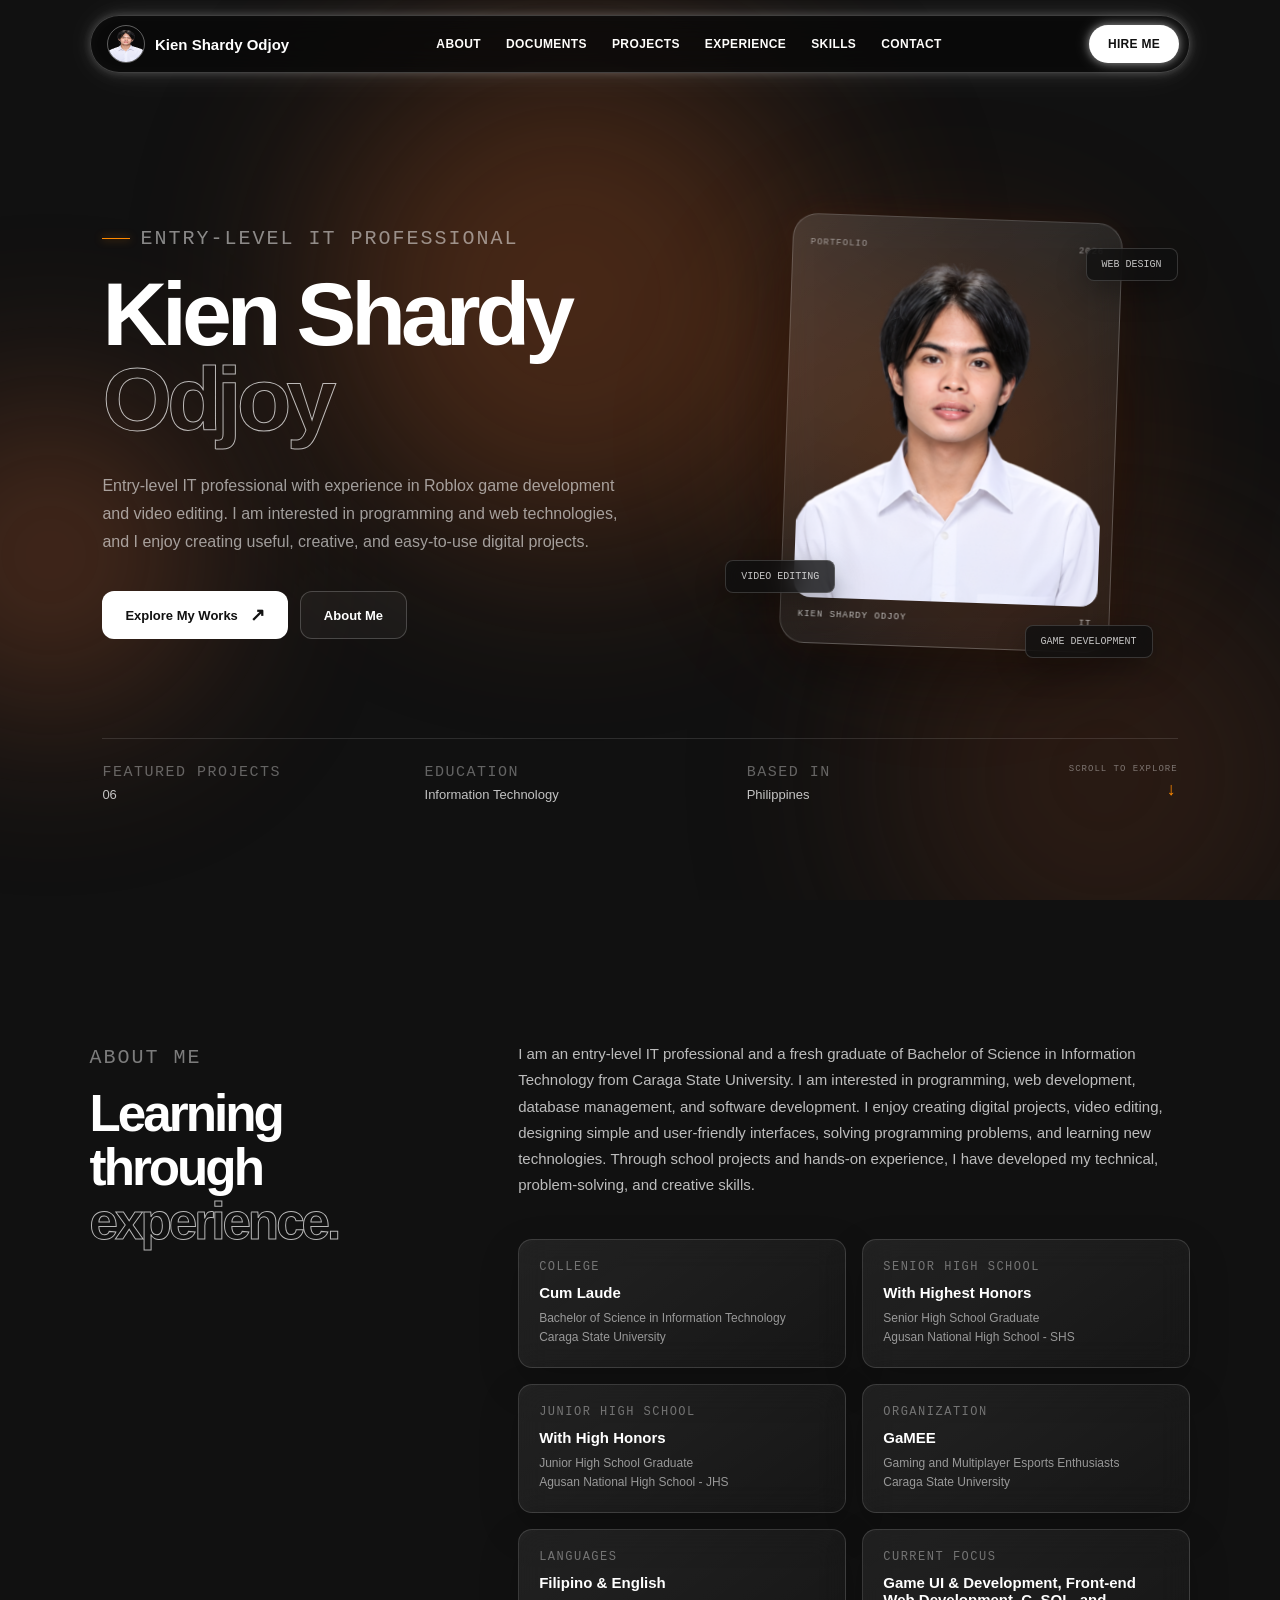
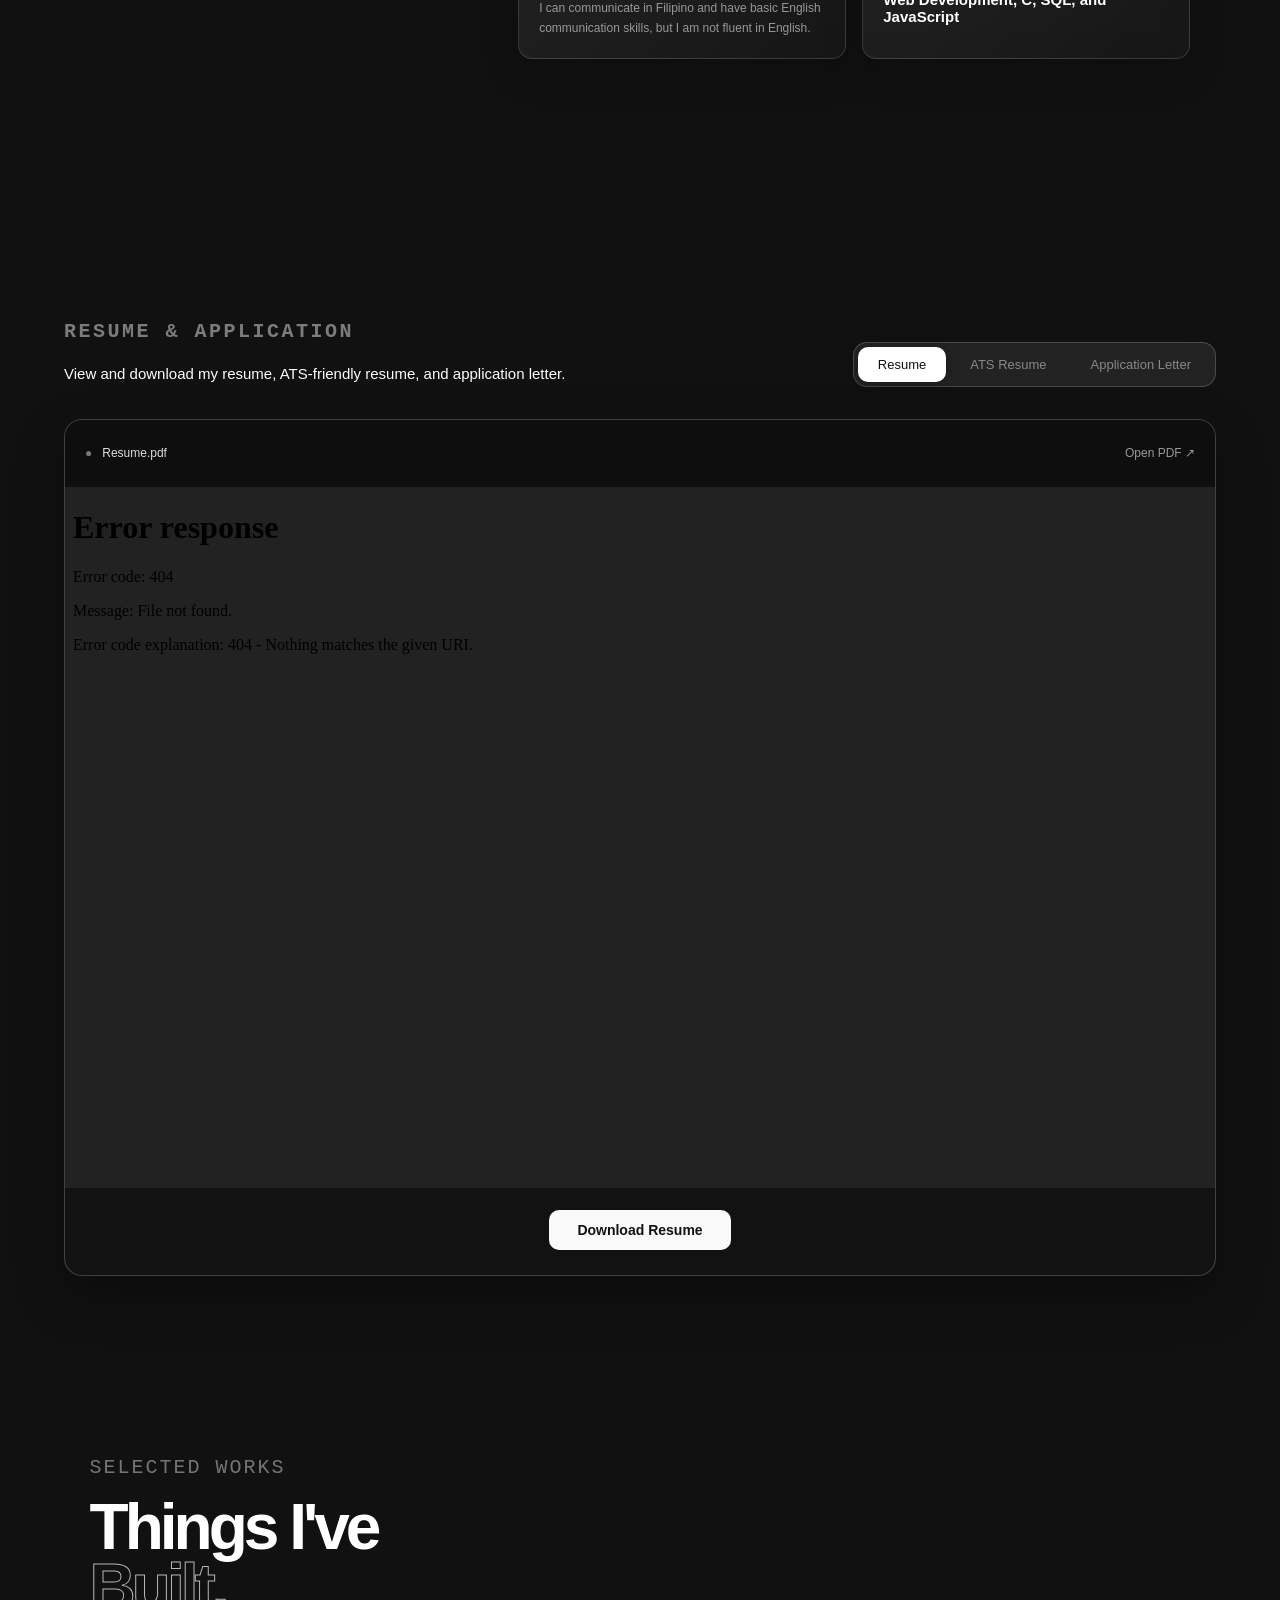
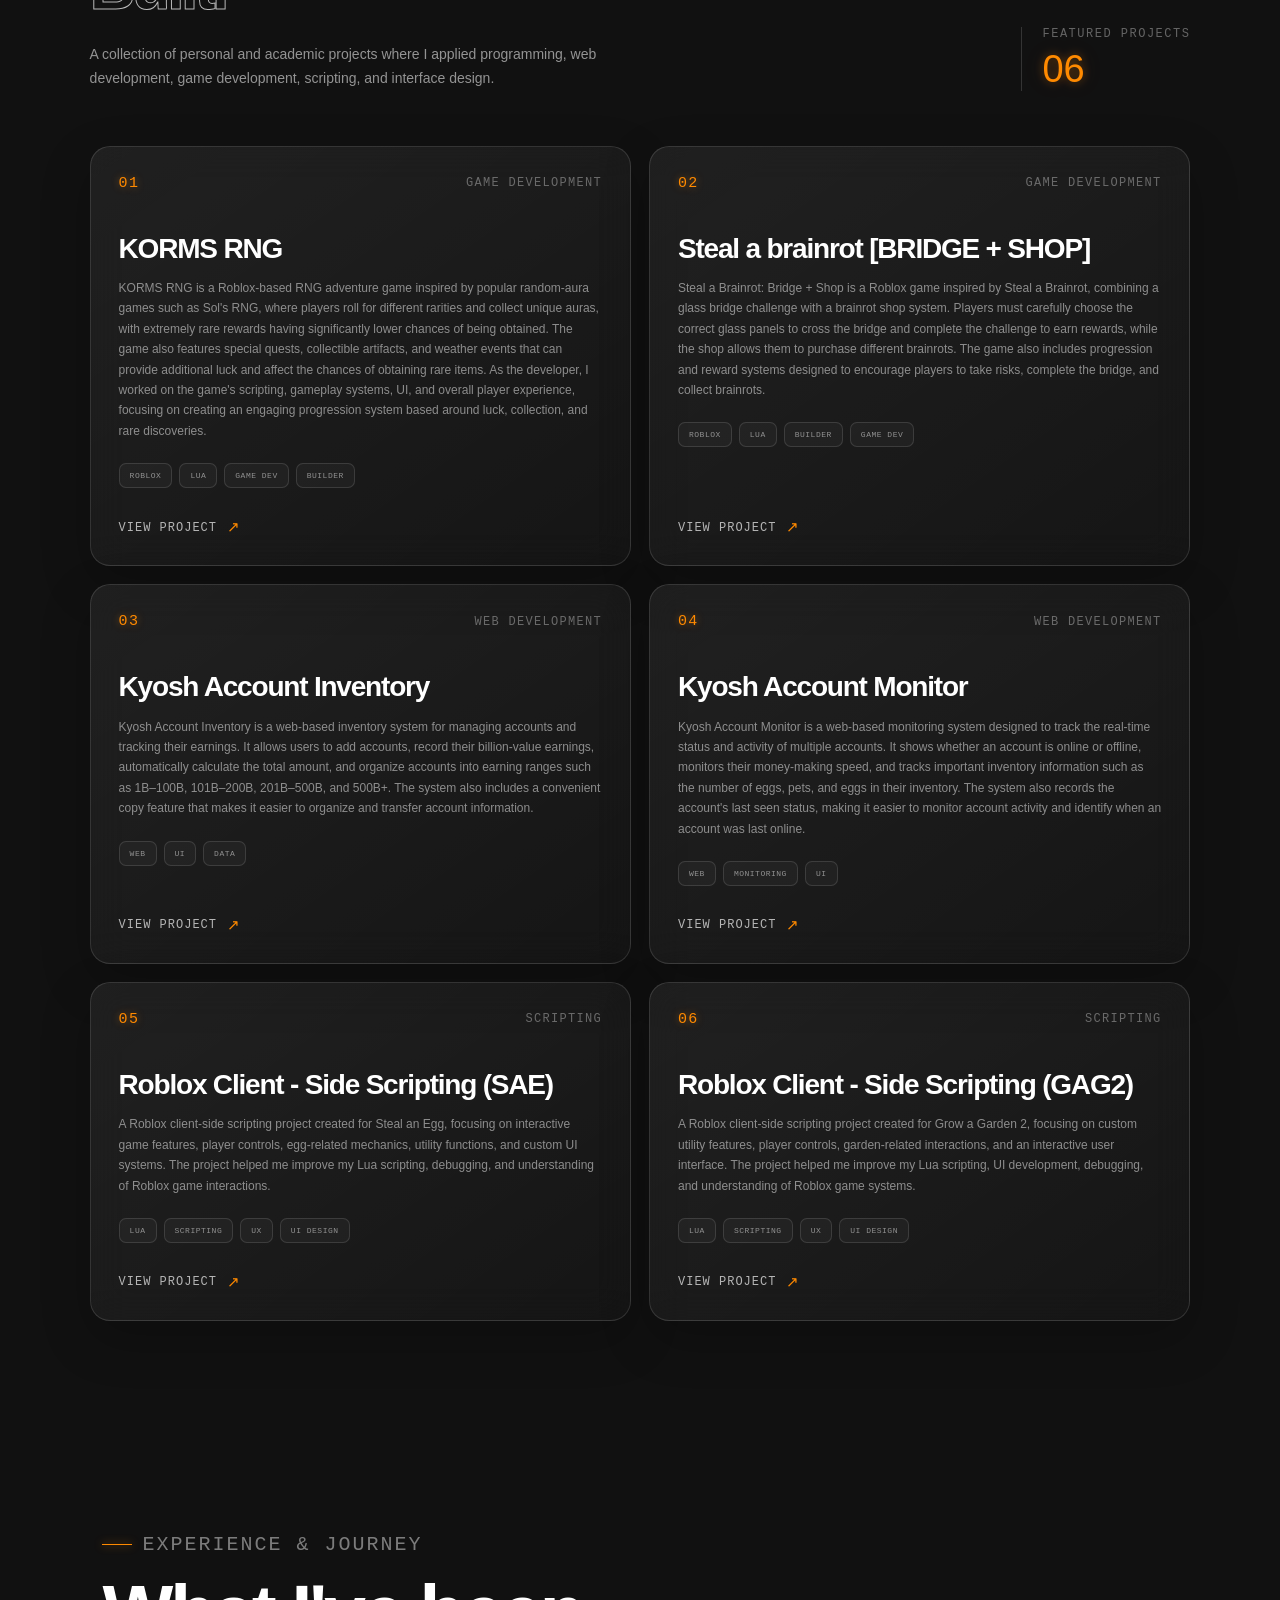
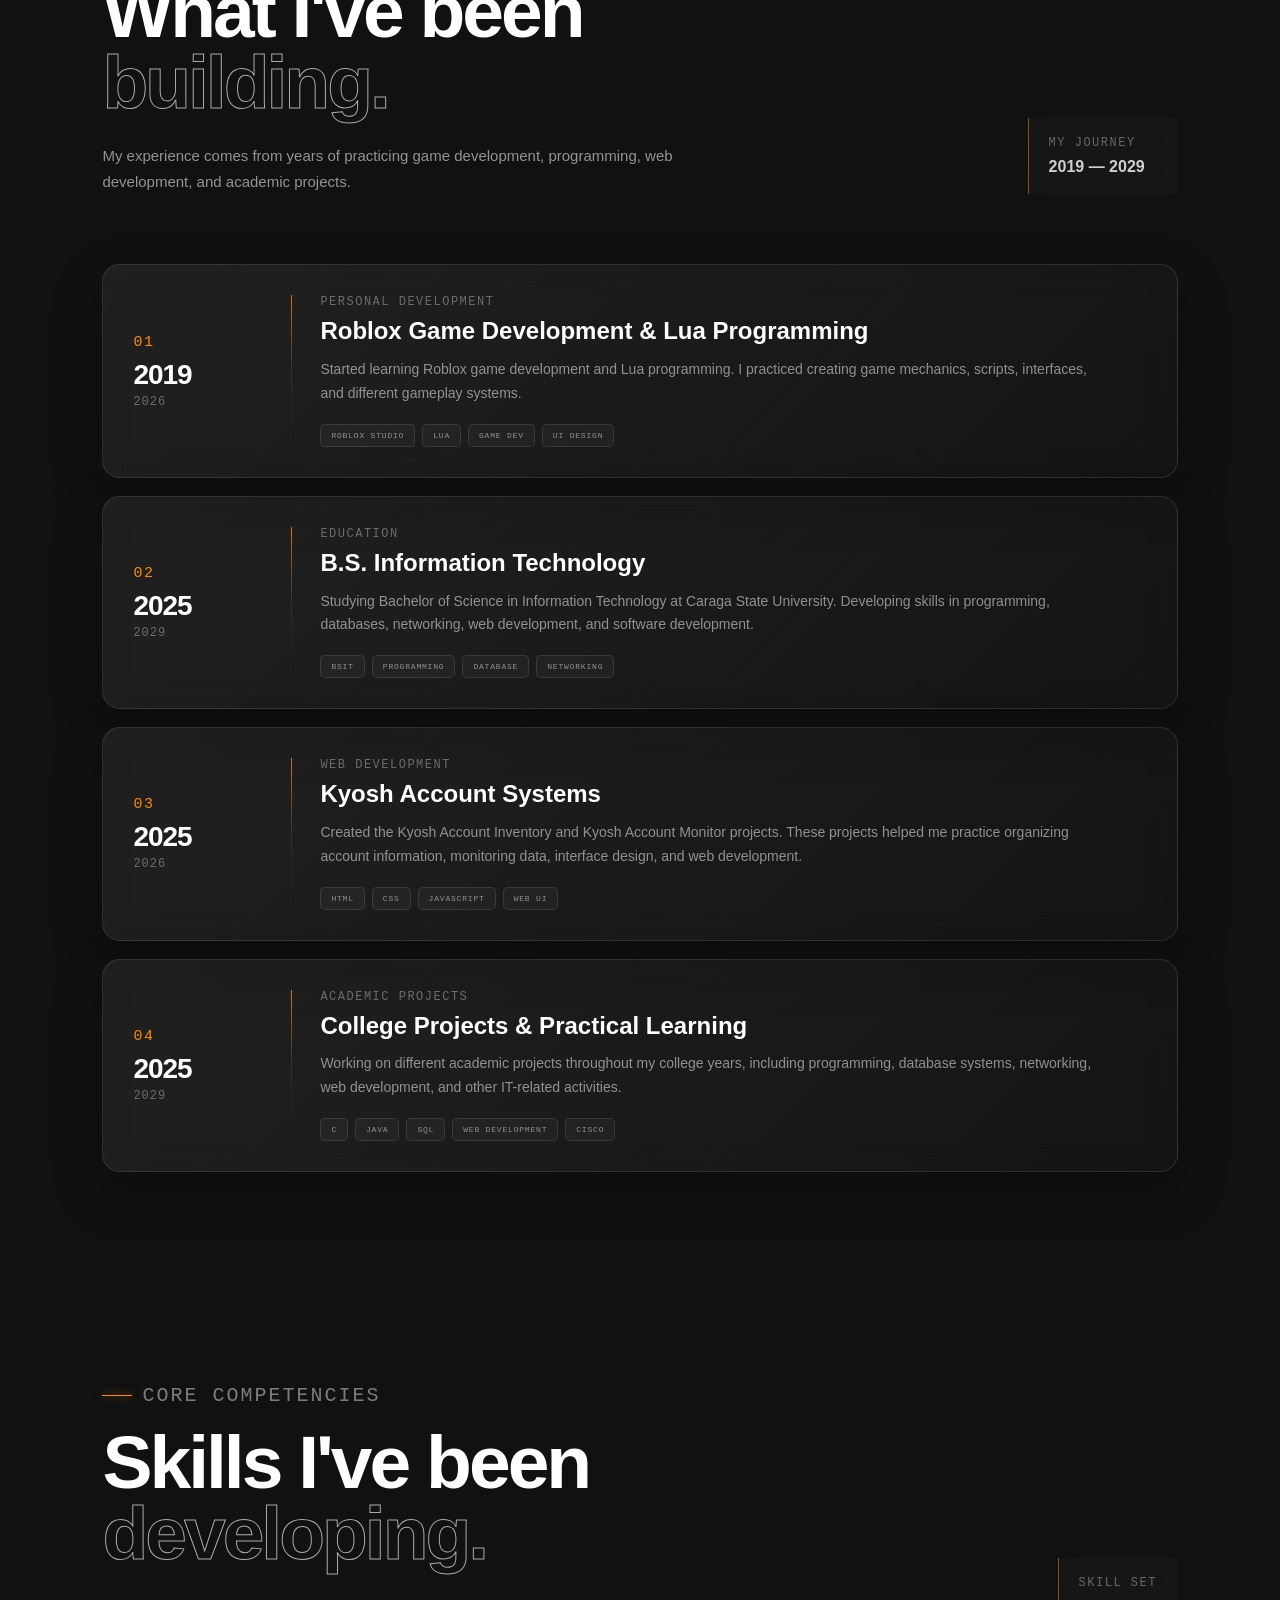
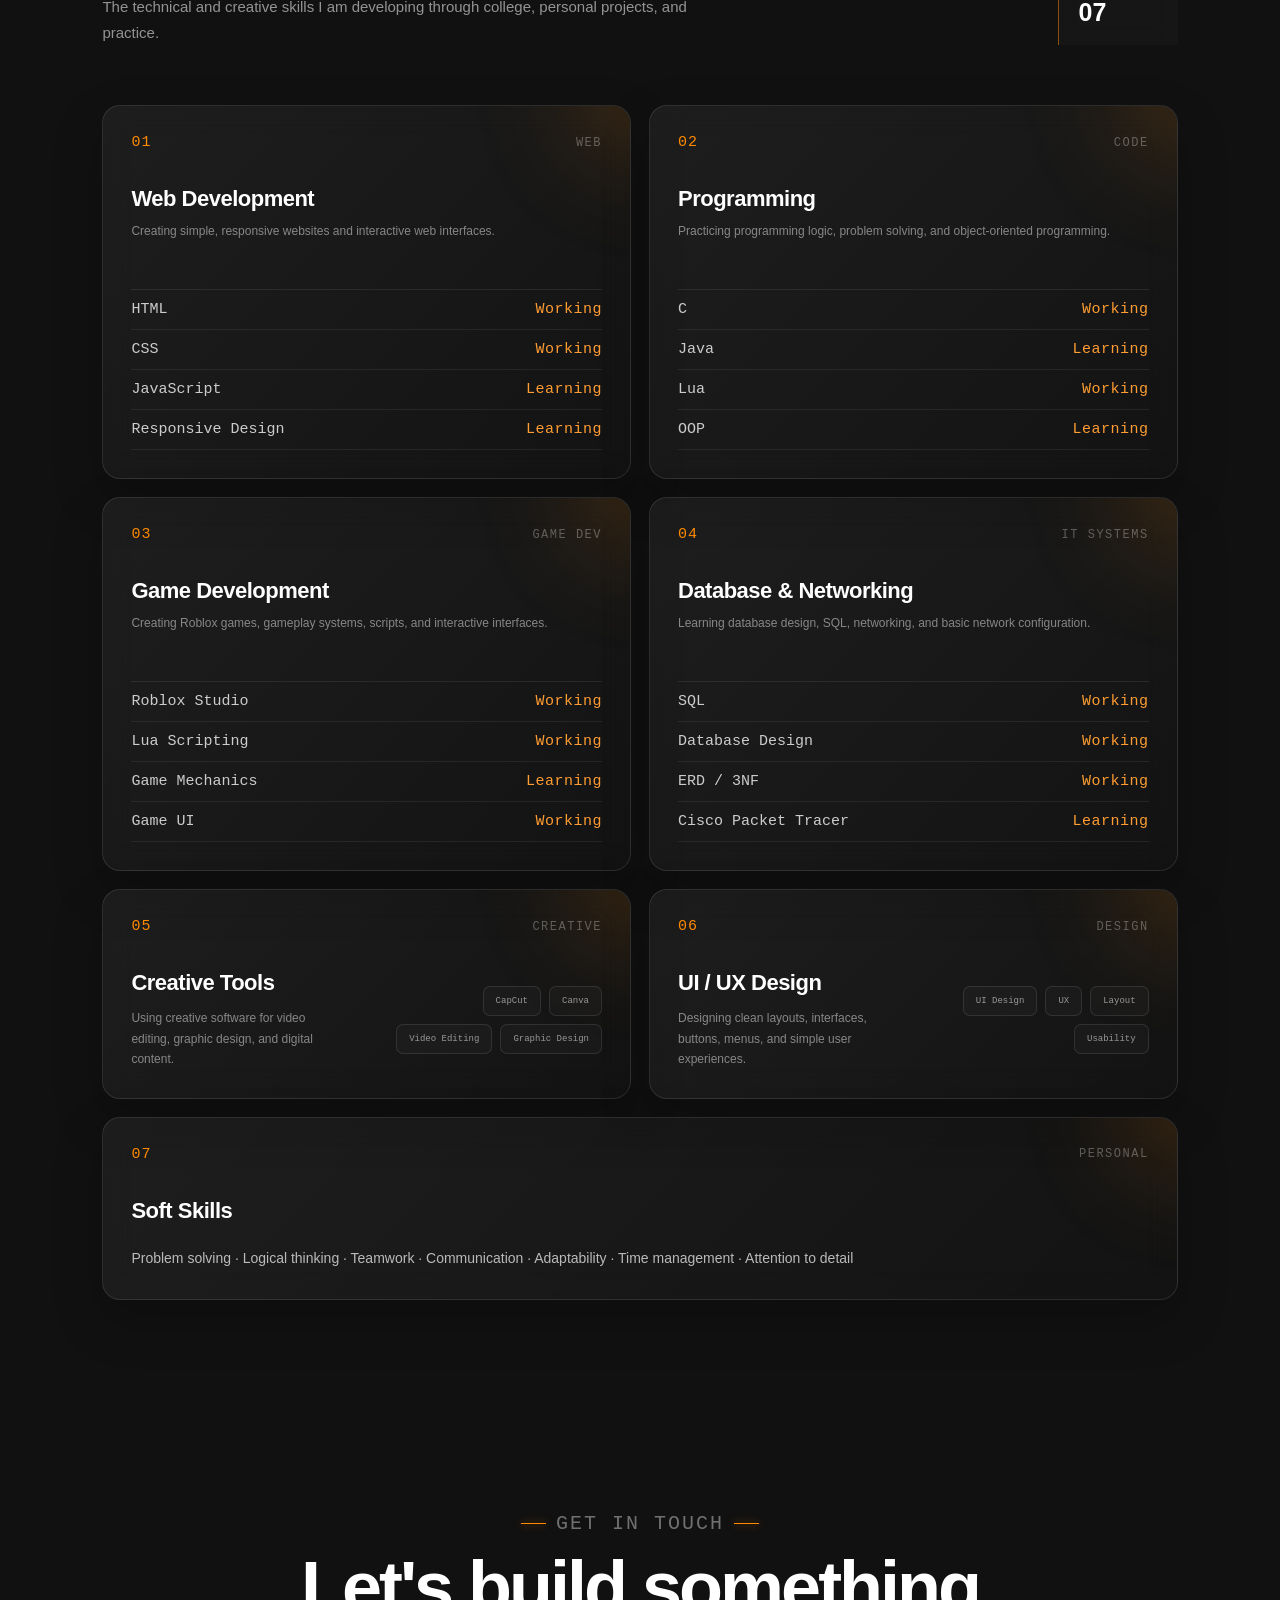
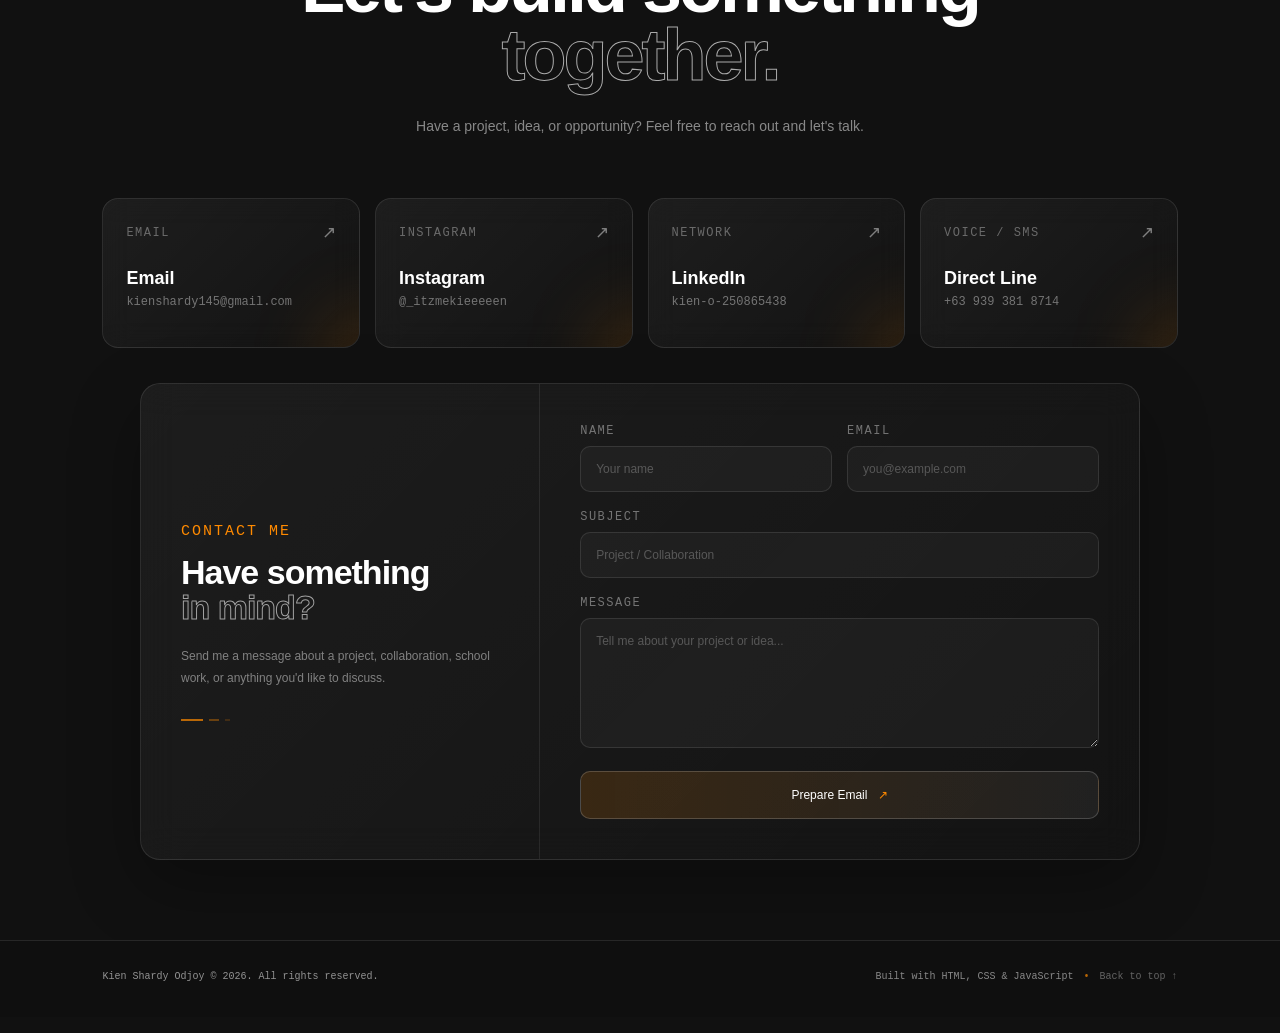
==== index.html @ c63a5647 "Update index.html" ====
<!DOCTYPE html>

<html lang="en">

    <head>
        <meta charset="UTF-8" />
        <meta name="viewport" content="width=device-width, initial-scale=1.0" />

        <title>ODJOY E-PORTFOLIO</title>

        <link rel="stylesheet" href="./style.css">
    </head>

    <body>

        <header>

            <nav class="navbar">

                <a href="#home" class="nav-profile">
                    <img src="Kien.png" class="profile-image">
                    <span>Kien Shardy Odjoy</span>
                </a>

                <div class="navmenu" id="navMenu">
                    <a href="#about">ABOUT</a>
                    <a href="#documents">DOCUMENTS</a>
                    <a href="#projects">PROJECTS</a>
                    <a href="#experience">EXPERIENCE</a>
                    <a href="#skills">SKILLS</a>
                    <a href="#contact">CONTACT</a>
                </div>

                <a href="#contact" class="hire-button">HIRE ME</a>

                <!-- MOBILE BUTTON -->
                <button type="button" class="mobile-menu-btn" id="mobileMenuBtn" aria-label="Open navigation menu" aria-expanded="false">
                    <span></span>
                    <span></span>
                </button>

            </nav>

        </header>

        <main>

            <div class="site-background">
                <div class="circle circle1"></div>
                <div class="circle circle2"></div>
                <div class="circle circle3"></div>
            </div>

            <!-- HOME -->
            <section id="home" class="background">

                <div class="hero-wrapper">

                    <!-- LEFT SIDE -->
                    <div class="hero-text">

                        <div class="hero-label">
                            <span></span>
                            ENTRY-LEVEL IT PROFESSIONAL
                        </div>

                        <h1>
                            Kien Shardy
                            <strong>Odjoy</strong>
                        </h1>

                        <p class="hero-description">
                            Entry-level IT professional with experience in Roblox game development and video editing.
                            I am interested in programming and web technologies, and I enjoy creating useful, creative,
                            and easy-to-use digital projects.
                        </p>

                        <div class="hero-buttons">

                            <a href="#projects" class="hero-btn primary">
                                Explore My Works
                                <span>↗</span>
                            </a>

                            <a href="#about" class="hero-btn secondary">
                                About Me
                            </a>

                        </div>

                    </div>

                    <!-- RIGHT SIDE -->
                    <div class="hero-visual">

                        <div class="visual-glow"></div>

                        <div class="image-card">

                            <div class="image-top">
                                <span>PORTFOLIO</span>
                                <span>2026</span>
                            </div>

                            <img src="Kien.png" alt="Kien Shardy Odjoy">

                            <div class="image-bottom">
                                <span>KIEN SHARDY ODJOY</span>
                                <span>IT</span>
                            </div>

                        </div>

                        <!-- FLOATING SKILL TAGS -->
                        <div class="floating-tag tag-one">
                            WEB DESIGN
                        </div>

                        <div class="floating-tag tag-two">
                            VIDEO EDITING
                        </div>

                        <div class="floating-tag tag-three">
                            GAME DEVELOPMENT
                        </div>

                    </div>

                </div>

                <!-- BOTTOM INFORMATION -->
                <div class="hero-footer">

                    <div>
                        <span class="footer-label">FEATURED PROJECTS</span>
                        <strong>06</strong>
                    </div>

                    <div>
                        <span class="footer-label">EDUCATION</span>
                        <strong>Information Technology</strong>
                    </div>

                    <div>
                        <span class="footer-label">BASED IN</span>
                        <strong>Philippines</strong>
                    </div>

                    <div class="scroll-indicator">
                        SCROLL TO EXPLORE
                        <span>↓</span>
                    </div>

                </div>

            </section>

            <!-- ABOUT -->
            <section id="about" class="about-section">

                <div class="about-wrapper">

                    <!-- LEFT SIDE -->
                    <div class="about-heading">
                        <span class="section-label">ABOUT ME</span>

                        <h2>
                            Learning through
                            <strong>experience.</strong>
                        </h2>
                    </div>

                    <!-- RIGHT SIDE -->
                    <div class="about-content">

                        <p class="about-intro">
                            I am an entry-level IT professional and a fresh graduate of Bachelor of Science
                            in Information Technology from Caraga State University. I am interested in programming,
                            web development, database management, and software development. I enjoy creating digital projects, video editing,
                            designing simple and user-friendly interfaces, solving programming problems, and learning new technologies.
                            Through school projects and hands-on experience, I have developed my technical, problem-solving, and creative skills.
                        </p>

                        <!-- INFORMATION CARDS -->
                        <div class="about-grid">

                            <!-- COLLEGE -->
                            <div class="about-card">
                                <span class="card-label">COLLEGE</span>

                                <strong>Cum Laude</strong>

                                <p>
                                    Bachelor of Science in Information Technology
                                    <br>
                                    Caraga State University
                                </p>
                            </div>

                            <!-- SENIOR HIGH SCHOOL -->
                            <div class="about-card">
                                <span class="card-label">SENIOR HIGH SCHOOL</span>

                                <strong>With Highest Honors</strong>

                                <p>
                                    Senior High School Graduate
                                    <br>
                                    Agusan National High School - SHS
                                </p>
                            </div>

                            <!-- JUNIOR HIGH SCHOOL -->
                            <div class="about-card">
                                <span class="card-label">JUNIOR HIGH SCHOOL</span>

                                <strong>With High Honors</strong>

                                <p>
                                    Junior High School Graduate
                                    <br>
                                    Agusan National High School - JHS
                                </p>
                            </div>

                            <!-- ORGANIZATION -->
                            <div class="about-card">
                                <span class="card-label">ORGANIZATION</span>

                                <strong>GaMEE</strong>

                                <p>
                                    Gaming and Multiplayer Esports Enthusiasts
                                    <br>
                                    Caraga State University
                                </p>
                            </div>

                            <!-- LANGUAGES -->
                            <div class="about-card">
                                <span class="card-label">LANGUAGES</span>

                                <strong>Filipino & English</strong>

                                <p>
                                    I can communicate in Filipino and have basic English communication skills, but I am not fluent in English.
                                </p>
                            </div>

                            <!-- CURRENT FOCUS -->
                            <div class="about-card">
                                <span class="card-label">CURRENT FOCUS</span>

                                <strong>Game UI & Development, Front-end Web Development, C, SQL, and JavaScript</strong>
                            </div>

                        </div>

                    </div>

                </div>

            </section>

            <!-- DOCUMENTS -->
            <section id="documents" class="content-section documents-section">
                <div class="section-label">RESUME & APPLICATION</div>

                <p class="section-description">
                    View and download my resume, ATS-friendly resume, and application letter.
                </p>

                <div class="document-tabs">
                    <button class="document-tab active" onclick="showDocument('resume')">
                        Resume
                    </button>

                    <button class="document-tab" onclick="showDocument('ats-resume')">
                        ATS Resume
                    </button>

                    <button class="document-tab" onclick="showDocument('application-letter')">
                        Application Letter
                    </button>
                </div>

                <!-- Resume -->
                <div class="document-viewer active" id="resume">
                    <div class="document-header">
                        <span>● &nbsp; Resume.pdf</span>

                        <a href="documents/Resume.pdf"
                        target="_blank"
                        class="open-pdf">
                        Open PDF ↗
                    </a>
                </div>

                <iframe
                src="documents/Resume.pdf"
                class="pdf-viewer">
            </iframe>

            <a href="documents/Resume.pdf"
            download
            class="download-document">
            Download Resume
        </a>
    </div>

    <!-- ATS Resume -->
    <div class="document-viewer" id="ats-resume">
        <div class="document-header">
            <span>● &nbsp; ATS-Resume.pdf</span>

            <a href="documents/ATS-Resume.pdf"
            target="_blank"
            class="open-pdf">
            Open PDF ↗
        </a>
    </div>

    <iframe
    src="documents/ATS-Resume.pdf"
    class="pdf-viewer">
</iframe>

<a href="documents/ATS-Resume.pdf"
download
class="download-document">
Download ATS Resume
</a>
</div>

<!-- Application Letter -->
<div class="document-viewer" id="application-letter">
    <div class="document-header">
        <span>● &nbsp; Application-Letter.pdf</span>

        <a href="documents/Application-Letter.pdf"
        target="_blank"
        class="open-pdf">
        Open PDF ↗
    </a>
</div>

<iframe
src="documents/Application-Letter.pdf"
class="pdf-viewer">
</iframe>

<a href="documents/Application-Letter.pdf"
download
class="download-document">
Download Application Letter
</a>
</div>
</section>

<!-- PROJECTS -->
<!-- =========================================================
PROJECTS
========================================================= -->

<section id="projects" class="projects-section">

    <!-- PROJECT HEADER -->
    <div class="projects-header">

        <div>
            <span class="projects-label">SELECTED WORKS</span>

            <h2>
                Things I've
                <strong>Built.</strong>
            </h2>

            <p>
                A collection of personal and academic projects where I applied
                programming, web development, game development, scripting,
                and interface design.
            </p>
        </div>

        <div class="projects-count">
            <span>FEATURED PROJECTS</span>
            <strong>06</strong>
        </div>

    </div>

    <!-- =====================================================
    PROJECT GRID
    ===================================================== -->

    <div class="projects-grid">

        <!-- =================================================
        PROJECT 01 - KORMS RNG
        ================================================= -->

        <article class="project-card">

            <div class="project-card-top">
                <span class="project-number-small">01</span>
                <span>GAME DEVELOPMENT</span>
            </div>

            <div class="project-card-content">

                <h3>KORMS RNG</h3>

                <p>
                    KORMS RNG is a Roblox-based RNG adventure game inspired by popular random-aura games such as Sol's RNG, 
                    where players roll for different rarities and collect unique auras, with extremely rare rewards having 
                    significantly lower chances of being obtained. The game also features special quests, collectible artifacts, 
                    and weather events that can provide additional luck and affect the chances of obtaining rare items. As the developer, 
                    I worked on the game's scripting, gameplay systems, UI, and overall player experience, focusing on creating an engaging 
                    progression system based around luck, collection, and rare discoveries.
                </p>

                <div class="project-tags">
                    <span>ROBLOX</span>
                    <span>LUA</span>
                    <span>GAME DEV</span>
                    <span>BUILDER</span>
                </div>

            </div>

            <button
            class="project-link"
            onclick="openProject('korms')"
            >
            VIEW PROJECT <span>↗</span>
        </button>

    </article>

    <!-- =================================================
    PROJECT 02 - ROBLOX OBBY
    ================================================= -->

    <article class="project-card">

        <div class="project-card-top">
            <span class="project-number-small">02</span>
            <span>GAME DEVELOPMENT</span>
        </div>

        <div class="project-card-content">

            <h3>Steal a brainrot [BRIDGE + SHOP]</h3>

            <p>
                Steal a Brainrot: Bridge + Shop is a Roblox game inspired by Steal a Brainrot, 
                combining a glass bridge challenge with a brainrot shop system. Players must carefully 
                choose the correct glass panels to cross the bridge and complete the challenge to earn rewards, 
                while the shop allows them to purchase different brainrots. The game also includes progression 
                and reward systems designed to encourage players to take risks, complete the bridge, and collect brainrots.
            </p>

            <div class="project-tags">
                <span>ROBLOX</span>
                <span>LUA</span>
                <span>BUILDER</span>
                <span>GAME DEV</span>
            </div>

        </div>

        <button
        class="project-link"
        onclick="openProject('obby')"
        >
        VIEW PROJECT <span>↗</span>
    </button>

</article>

<!-- =================================================
PROJECT 03 - ACCOUNT INVENTORY
================================================= -->

<article class="project-card">

    <div class="project-card-top">
        <span class="project-number-small">03</span>
        <span>WEB DEVELOPMENT</span>
    </div>

    <div class="project-card-content">

        <h3>Kyosh Account Inventory</h3>

        <p>
            Kyosh Account Inventory is a web-based inventory system for managing accounts and tracking their earnings. 
            It allows users to add accounts, record their billion-value earnings, automatically calculate the total amount, 
            and organize accounts into earning ranges such as 1B–100B, 101B–200B, 201B–500B, and 500B+. The system also includes 
            a convenient copy feature that makes it easier to organize and transfer account information.
        </p>

        <div class="project-tags">
            <span>WEB</span>
            <span>UI</span>
            <span>DATA</span>
        </div>

    </div>

    <button
    class="project-link"
    onclick="openProject('inventory')"
    >
    VIEW PROJECT <span>↗</span>
</button>

</article>

<!-- =================================================
PROJECT 04 - ACCOUNT MONITOR
================================================= -->

<article class="project-card">

    <div class="project-card-top">
        <span class="project-number-small">04</span>
        <span>WEB DEVELOPMENT</span>
    </div>

    <div class="project-card-content">

        <h3>Kyosh Account Monitor</h3>

        <p>
            Kyosh Account Monitor is a web-based monitoring system designed to track the real-time status 
            and activity of multiple accounts. It shows whether an account is online or offline, monitors 
            their money-making speed, and tracks important inventory information such as the number of eggs, pets, 
            and eggs in their inventory. The system also records the account's last seen status, making it easier to 
            monitor account activity and identify when an account was last online.
        </p>

        <div class="project-tags">
            <span>WEB</span>
            <span>MONITORING</span>
            <span>UI</span>
        </div>

    </div>

    <button
    class="project-link"
    onclick="openProject('monitor')"
    >
    VIEW PROJECT <span>↗</span>
</button>

</article>

<!-- =================================================
PROJECT 05 - CLIENT SCRIPTING
================================================= -->

<article class="project-card">

    <div class="project-card-top">
        <span class="project-number-small">05</span>
        <span>SCRIPTING</span>
    </div>

    <div class="project-card-content">

        <h3>Roblox Client - Side Scripting (SAE)</h3>

        <p>
            A Roblox client-side scripting project created for Steal an Egg, 
            focusing on interactive game features, player controls, egg-related 
            mechanics, utility functions, and custom UI systems. The project helped 
            me improve my Lua scripting, debugging, and understanding of Roblox game 
            interactions.
        </p>

        <div class="project-tags">
            <span>LUA</span>
            <span>SCRIPTING</span>
            <span>UX</span>
            <span>UI DESIGN</span>
        </div>

    </div>

    <button
    class="project-link"
    onclick="openProject('clientscript')"
    >
    VIEW PROJECT <span>↗</span>
</button>

</article>

<!-- =================================================
PROJECT 06 - UI DESIGN
================================================= -->

<article class="project-card">

    <div class="project-card-top">
        <span class="project-number-small">06</span>
        <span>SCRIPTING</span>
    </div>

    <div class="project-card-content">

        <h3>Roblox Client - Side Scripting (GAG2)</h3>

        <p>
            A Roblox client-side scripting project created for Grow a Garden 2, 
            focusing on custom utility features, player controls, garden-related interactions, 
            and an interactive user interface. The project helped me improve my Lua scripting, 
            UI development, debugging, and understanding of Roblox game systems.
        </p>

        <div class="project-tags">
            <span>LUA</span>
            <span>SCRIPTING</span>
            <span>UX</span>
            <span>UI DESIGN</span>
        </div>

    </div>

    <button
    class="project-link"
    onclick="openProject('robloxui')"
    >
    VIEW PROJECT <span>↗</span>
</button>

</article>

</div>

</section>

<!-- =========================================================
PROJECT VIEWER MODAL
========================================================= -->

<div id="projectModal" class="project-modal">

    <div class="project-modal-box">

        <button
        class="project-modal-close"
        onclick="closeProject()"
        aria-label="Close project"
        >
        ×
    </button>

    <!-- VIDEO -->

    <div class="project-modal-video">

        <video
        id="projectVideo"
        controls
        playsinline
        >
        <source id="projectVideoSource" src="" type="video/mp4">
        Your browser does not support video playback.
    </video>

</div>

<!-- PROJECT INFORMATION -->

<div class="project-modal-info">

    <span
    id="projectCategory"
    class="modal-category"
    >
    PROJECT CATEGORY
</span>

<h3 id="projectTitle">
    Project Title
</h3>

<p
id="projectDescription"
class="modal-description"
>
Project description.
</p>

<!-- DETAILS -->

<div class="modal-details">

    <div class="modal-detail">

        <span>TECHNOLOGIES</span>

        <strong id="projectTech">
            —
        </strong>

    </div>

    <div class="modal-detail">

        <span>ROLE</span>

        <strong id="projectRole">
            —
        </strong>

    </div>

    <div class="modal-detail">

        <span>YEAR</span>

        <strong id="projectYear">
            —
        </strong>

    </div>

</div>

<!-- EXTERNAL LINK -->

<a
id="projectExternalLink"
href="#"
target="_blank"
rel="noopener noreferrer"
class="modal-project-link"
>
OPEN PROJECT ↗
</a>

</div>

</div>

</div>

<!-- EXPERIENCE -->
<section id="experience" class="experience-section">

    <div class="experience-header">

        <div class="experience-title">

            <span class="experience-label">
                EXPERIENCE & JOURNEY
            </span>

            <h2>
                What I've been
                <strong>building.</strong>
            </h2>

            <p>
                My experience comes from years of practicing game development,
                programming, web development, and academic projects.
            </p>

        </div>

        <div class="experience-status">
            <span>MY JOURNEY</span>
            <strong>2019 — 2029</strong>
        </div>

    </div>

    <div class="experience-list">

        <!-- EXPERIENCE 01 -->
        <article class="experience-card">

            <div class="experience-year">
                <span>01</span>
                <strong>2019</strong>
                <small>2026</small>
            </div>

            <div class="experience-line"></div>

            <div class="experience-content">

                <span class="experience-type">
                    PERSONAL DEVELOPMENT
                </span>

                <h3>
                    Roblox Game Development & Lua Programming
                </h3>

                <p>
                    Started learning Roblox game development and Lua programming.
                    I practiced creating game mechanics, scripts, interfaces,
                    and different gameplay systems.
                </p>

                <div class="experience-tags">
                    <span>ROBLOX STUDIO</span>
                    <span>LUA</span>
                    <span>GAME DEV</span>
                    <span>UI DESIGN</span>
                </div>

            </div>

        </article>

        <!-- EXPERIENCE 02 -->
        <article class="experience-card">

            <div class="experience-year">
                <span>02</span>
                <strong>2025</strong>
                <small>2029</small>
            </div>

            <div class="experience-line"></div>

            <div class="experience-content">

                <span class="experience-type">
                    EDUCATION
                </span>

                <h3>
                    B.S. Information Technology
                </h3>

                <p>
                    Studying Bachelor of Science in Information Technology
                    at Caraga State University. Developing skills in
                    programming, databases, networking, web development,
                    and software development.
                </p>

                <div class="experience-tags">
                    <span>BSIT</span>
                    <span>PROGRAMMING</span>
                    <span>DATABASE</span>
                    <span>NETWORKING</span>
                </div>

            </div>

        </article>

        <!-- EXPERIENCE 03 -->
        <article class="experience-card">

            <div class="experience-year">
                <span>03</span>
                <strong>2025</strong>
                <small>2026</small>
            </div>

            <div class="experience-line"></div>

            <div class="experience-content">

                <span class="experience-type">
                    WEB DEVELOPMENT
                </span>

                <h3>
                    Kyosh Account Systems
                </h3>

                <p>
                    Created the Kyosh Account Inventory and Kyosh Account
                    Monitor projects. These projects helped me practice
                    organizing account information, monitoring data,
                    interface design, and web development.
                </p>

                <div class="experience-tags">
                    <span>HTML</span>
                    <span>CSS</span>
                    <span>JAVASCRIPT</span>
                    <span>WEB UI</span>
                </div>

            </div>

        </article>

        <!-- EXPERIENCE 04 -->
        <article class="experience-card">

            <div class="experience-year">
                <span>04</span>
                <strong>2025</strong>
                <small>2029</small>
            </div>

            <div class="experience-line"></div>

            <div class="experience-content">

                <span class="experience-type">
                    ACADEMIC PROJECTS
                </span>

                <h3>
                    College Projects & Practical Learning
                </h3>

                <p>
                    Working on different academic projects throughout my
                    college years, including programming, database systems,
                    networking, web development, and other IT-related
                    activities.
                </p>

                <div class="experience-tags">
                    <span>C</span>
                    <span>JAVA</span>
                    <span>SQL</span>
                    <span>WEB DEVELOPMENT</span>
                    <span>CISCO</span>
                </div>

            </div>

        </article>

    </div>

</section>

<!-- =========================================================
SKILLS
========================================================= -->

<section id="skills" class="skills-section">

    <!-- SKILLS HEADER -->
    <div class="skills-header">

        <div class="skills-heading">

            <span class="skills-label">
                CORE COMPETENCIES
            </span>

            <h2>
                Skills I've been
                <strong>developing.</strong>
            </h2>

            <p>
                The technical and creative skills I am developing
                through college, personal projects, and practice.
            </p>

        </div>

        <div class="skills-count">
            <span>SKILL SET</span>
            <strong>07</strong>
        </div>

    </div>

    <!-- SKILLS GRID -->
    <div class="skills-grid">

        <!-- WEB DEVELOPMENT -->
        <article class="skill-card skill-large">

            <div class="skill-card-top">
                <span class="skill-number">01</span>
                <span class="skill-category">WEB</span>
            </div>

            <h3>Web Development</h3>

            <p>
                Creating simple, responsive websites and
                interactive web interfaces.
            </p>

            <div class="skill-list">

                <div class="skill-item">
                    <span>HTML</span>
                    <strong>Working</strong>
                </div>

                <div class="skill-item">
                    <span>CSS</span>
                    <strong>Working</strong>
                </div>

                <div class="skill-item">
                    <span>JavaScript</span>
                    <strong>Learning</strong>
                </div>

                <div class="skill-item">
                    <span>Responsive Design</span>
                    <strong>Learning</strong>
                </div>

            </div>

        </article>

        <!-- PROGRAMMING -->
        <article class="skill-card skill-large">

            <div class="skill-card-top">
                <span class="skill-number">02</span>
                <span class="skill-category">CODE</span>
            </div>

            <h3>Programming</h3>

            <p>
                Practicing programming logic, problem solving,
                and object-oriented programming.
            </p>

            <div class="skill-list">

                <div class="skill-item">
                    <span>C</span>
                    <strong>Working</strong>
                </div>

                <div class="skill-item">
                    <span>Java</span>
                    <strong>Learning</strong>
                </div>

                <div class="skill-item">
                    <span>Lua</span>
                    <strong>Working</strong>
                </div>

                <div class="skill-item">
                    <span>OOP</span>
                    <strong>Learning</strong>
                </div>

            </div>

        </article>

        <!-- GAME DEVELOPMENT -->
        <article class="skill-card skill-large">

            <div class="skill-card-top">
                <span class="skill-number">03</span>
                <span class="skill-category">GAME DEV</span>
            </div>

            <h3>Game Development</h3>

            <p>
                Creating Roblox games, gameplay systems,
                scripts, and interactive interfaces.
            </p>

            <div class="skill-list">

                <div class="skill-item">
                    <span>Roblox Studio</span>
                    <strong>Working</strong>
                </div>

                <div class="skill-item">
                    <span>Lua Scripting</span>
                    <strong>Working</strong>
                </div>

                <div class="skill-item">
                    <span>Game Mechanics</span>
                    <strong>Learning</strong>
                </div>

                <div class="skill-item">
                    <span>Game UI</span>
                    <strong>Working</strong>
                </div>

            </div>

        </article>

        <!-- DATABASE & NETWORKING -->
        <article class="skill-card skill-large">

            <div class="skill-card-top">
                <span class="skill-number">04</span>
                <span class="skill-category">IT SYSTEMS</span>
            </div>

            <h3>Database & Networking</h3>

            <p>
                Learning database design, SQL, networking,
                and basic network configuration.
            </p>

            <div class="skill-list">

                <div class="skill-item">
                    <span>SQL</span>
                    <strong>Working</strong>
                </div>

                <div class="skill-item">
                    <span>Database Design</span>
                    <strong>Working</strong>
                </div>

                <div class="skill-item">
                    <span>ERD / 3NF</span>
                    <strong>Working</strong>
                </div>

                <div class="skill-item">
                    <span>Cisco Packet Tracer</span>
                    <strong>Learning</strong>
                </div>

            </div>

        </article>

        <!-- CREATIVE TOOLS -->
        <article class="skill-card skill-wide">

            <div class="skill-card-top">
                <span class="skill-number">05</span>
                <span class="skill-category">CREATIVE</span>
            </div>

            <div class="skill-wide-content">

                <div>
                    <h3>Creative Tools</h3>

                    <p>
                        Using creative software for video editing,
                        graphic design, and digital content.
                    </p>
                </div>

                <div class="skill-pills">

                    <span>CapCut</span>
                    <span>Canva</span>
                    <span>Video Editing</span>
                    <span>Graphic Design</span>

                </div>

            </div>

        </article>

        <!-- UI UX -->
        <article class="skill-card skill-wide">

            <div class="skill-card-top">
                <span class="skill-number">06</span>
                <span class="skill-category">DESIGN</span>
            </div>

            <div class="skill-wide-content">

                <div>
                    <h3>UI / UX Design</h3>

                    <p>
                        Designing clean layouts, interfaces,
                        buttons, menus, and simple user experiences.
                    </p>
                </div>

                <div class="skill-pills">

                    <span>UI Design</span>
                    <span>UX</span>
                    <span>Layout</span>
                    <span>Usability</span>

                </div>

            </div>

        </article>

        <!-- SOFT SKILLS -->
        <article class="skill-card skill-soft">

            <div class="skill-card-top">
                <span class="skill-number">07</span>
                <span class="skill-category">PERSONAL</span>
            </div>

            <h3>Soft Skills</h3>

            <div class="soft-skill-text">

                Problem solving · Logical thinking ·
                Teamwork · Communication ·
                Adaptability · Time management ·
                Attention to detail

            </div>

        </article>

    </div>

</section>

<!-- CONTACT -->
<!-- =========================================================
CONTACT SECTION
========================================================= -->

<section id="contact" class="contact-section">

    <!-- CONTACT HEADER -->
    <div class="contact-header">

        <span class="contact-label">
            GET IN TOUCH
        </span>

        <h2>
            Let's build something
            <strong>together.</strong>
        </h2>

        <p>
            Have a project, idea, or opportunity?
            Feel free to reach out and let's talk.
        </p>

    </div>

    <!-- =====================================================
    CONTACT CARDS
    ===================================================== -->

    <div class="contact-cards">

        <!-- EMAIL -->
        <a
        href="mailto:kienshardy145@gmail.com"
        class="contact-card">

        <div class="contact-card-top">

            <span>EMAIL</span>

            <span class="contact-arrow">
                ↗
            </span>

        </div>

        <h3>
            Email
        </h3>

        <p>
            kienshardy145@gmail.com
        </p>

    </a>

    <!-- INSTAGRAM -->
    <a
    href="https://instagram.com/_itzmekieeeeen/"
    target="_blank"
    class="contact-card">

    <div class="contact-card-top">

        <span>INSTAGRAM</span>

        <span class="contact-arrow">
            ↗
        </span>

    </div>

    <h3>
        Instagram
    </h3>

    <p>
        @_itzmekieeeeen
    </p>

</a>

<!-- LINKEDIN -->
<a
href="https://www.linkedin.com/in/kien-o-250865438/"
target="_blank"
class="contact-card">

<div class="contact-card-top">

    <span>NETWORK</span>

    <span class="contact-arrow">
        ↗
    </span>

</div>

<h3>
    LinkedIn
</h3>

<p>
    kien-o-250865438
</p>

</a>

<!-- PHONE -->
<a
href="tel:+639393818714"
class="contact-card">

<div class="contact-card-top">

    <span>VOICE / SMS</span>

    <span class="contact-arrow">
        ↗
    </span>

</div>

<h3>
    Direct Line
</h3>

<p>
    +63 939 381 8714
</p>

</a>

</div>

<!-- =====================================================
CONTACT FORM
===================================================== -->

<div class="contact-main">

    <!-- LEFT SIDE -->

    <div class="contact-message-info">

        <span>
            CONTACT ME
        </span>

        <h3>
            Have something
            <strong>in mind?</strong>
        </h3>

        <p>
            Send me a message about a project,
            collaboration, school work, or anything
            you'd like to discuss.
        </p>

        <div class="contact-decoration">

            <span></span>

            <span></span>

            <span></span>

        </div>

    </div>

    <!-- RIGHT SIDE -->

    <form
    class="contact-form"
    onsubmit="prepareEmail(event)">

    <!-- NAME + EMAIL -->

    <div class="contact-form-row">

        <div class="contact-input-group">

            <label for="contact-name">
                NAME
            </label>

            <input
            type="text"
            id="contact-name"
            placeholder="Your name"
            required
            >

        </div>

        <div class="contact-input-group">

            <label for="contact-email">
                EMAIL
            </label>

            <input
            type="email"
            id="contact-email"
            placeholder="you@example.com"
            required
            >

        </div>

    </div>

    <!-- SUBJECT -->

    <div class="contact-input-group">

        <label for="contact-subject">
            SUBJECT
        </label>

        <input
        type="text"
        id="contact-subject"
        placeholder="Project / Collaboration"
        required
        >

    </div>

    <!-- MESSAGE -->

    <div class="contact-input-group">

        <label for="contact-message">
            MESSAGE
        </label>

        <textarea
        id="contact-message"
        placeholder="Tell me about your project or idea..."
        required
        ></textarea>

    </div>

    <!-- BUTTON -->

    <button
    type="submit"
    class="contact-submit">

    Prepare Email

    <span>
        ↗
    </span>

</button>

</form>

</div>

</section>

<!-- =========================================================
FOOTER
========================================================= -->

<footer class="site-footer">

    <div class="footer-inner">

        <!-- FOOTER LEFT -->

        <div class="footer-left">

            Kien Shardy Odjoy © 2026.
            All rights reserved.

        </div>

        <!-- FOOTER RIGHT -->

        <div class="footer-right">

            <span>
                Built with HTML, CSS & JavaScript
            </span>

            <span class="footer-dot">
                •
            </span>

            <a href="#home" class="back-top">
                Back to top ↑
            </a>

        </div>

    </div>

</footer>

</main>

<script>
        function showDocument(documentId) {
        document.querySelectorAll(".document-viewer").forEach(viewer => {
        viewer.classList.remove("active");
        });

        document.querySelectorAll(".document-tab").forEach(tab => {
        tab.classList.remove("active");
        });

        document.getElementById(documentId).classList.add("active");

        event.currentTarget.classList.add("active");
        }

        /* =========================================================
        PROJECT DATA
        ========================================================= */

        const projectData = {

        korms: {

        title: "KORMS RNG",

        category: "GAME DEVELOPMENT",

        description:
        "KORMS RNG is a Roblox-based RNG adventure game inspired by popular random-aura games such as Sol's RNG, where players roll for different rarities and collect unique auras, with extremely rare rewards having significantly lower chances of being obtained. The game also features special quests, collectible artifacts, and weather events that can provide additional luck and affect the chances of obtaining rare items. As the developer, I worked on the game's scripting, gameplay systems, UI, and overall player experience, focusing on creating an engaging progression system based around luck, collection, and rare discoveries.",

        tech:
        "Roblox Studio • Lua • Blender",

        role:
        "Game Developer",

        year:
        "2023 - 2026",

        video:
        "korms.mp4",

        link:
        "#"

        },

        obby: {

        title: "Steal a brainrot [BRIDGE + SHOP]",

        category: "GAME DEVELOPMENT",

        description:
        "Steal a Brainrot: Bridge + Shop is a Roblox game inspired by Steal a Brainrot, combining a glass bridge challenge with a brainrot shop system. Players must carefully choose the correct glass panels to cross the bridge and complete the challenge to earn rewards, while the shop allows them to purchase different brainrots. The game also includes progression and reward systems designed to encourage players to take risks, complete the bridge, and collect brainrots.",

        tech:
        "Roblox Studio • Lua • Blender",

        role:
        "Game Developer",

        year:
        "2025 - 2026",

        video:
        "obby.mp4",

        link:
        "#"

        },

        inventory: {

        title: "Kyosh Account Inventory",

        category: "WEB DEVELOPMENT",

        description:
        "Kyosh Account Inventory is a web-based inventory system for managing accounts and their earnings. It allows users to add accounts, record their billion-value earnings, automatically calculate the total amount, and organize accounts into earning ranges such as 1B–100B, 101B-200B, 201B-500B, and 500B+. The system also provides an easy copy feature for quickly organizing and transferring account information.",

        tech:
        "HTML • CSS • JavaScript • SQL",

        role:
        "Web Developer",

        year:
        "2026",

        video:
        "inventory.webm",

        link:
        "https://khinventory.onrender.com/"

        },

        monitor: {

        title: "Kyosh Account Monitor",

        category: "WEB DEVELOPMENT",

        description:
        "Kyosh Account Monitor is a web-based monitoring system designed to track the real-time status and activity of multiple accounts. It shows whether an account is online or offline, monitors their money-making speed, and tracks important inventory information such as the number of eggs, pets, and eggs in their inventory. The system also records the account's last seen status, making it easier to monitor account activity and identify when an account was last online.",

        tech:
        "HTML • CSS • JavaScript",

        role:
        "Web Developer",

        year:
        "2025 - 2026",

        video:
        "monitor.webm",

        link:
        "https://khscript.onrender.com/"

        },

        clientscript: {

        title: "Roblox Client - Side Scripting (SAE)",

        category: "SCRIPTING",

        description:
        "A Roblox client-side scripting project created for Steal an Egg, focusing on interactive game features, player controls, egg-related mechanics, utility functions, and custom UI systems. The project helped me improve my Lua scripting, debugging, and understanding of Roblox game interactions",

        tech:
        "Lua • Roblox Studio • REAL",

        role:
        "UI & UX Designer and Scripter",

        year:
        "2026",

        video:
        "sae.mp4",

        link:
        "#"

        },

        robloxui: {

        title: "Roblox Client - Side Scripting (GAG2)",

        category: "SCRIPTING",

        description:
        "A Roblox client-side scripting project created for Grow a Garden 2, focusing on custom utility features, player controls, garden-related interactions, and an interactive user interface. The project helped me improve my Lua scripting, UI development, debugging, and understanding of Roblox game systems.",

        tech:
        "Lua • Roblox Studio • REAL",

        role:
        "UI & UX Designer and Scripter",

        year:
        "2026",

        video:
        "gag.mp4",

        link:
        "#"

        }

        };

        /* =========================================================
        OPEN PROJECT
        ========================================================= */

        function openProject(projectId) {

        const project = projectData[projectId];

        if (!project) return;

        document.getElementById("projectTitle").textContent =
        project.title;

        document.getElementById("projectCategory").textContent =
        project.category;

        document.getElementById("projectDescription").textContent =
        project.description;

        document.getElementById("projectTech").textContent =
        project.tech;

        document.getElementById("projectRole").textContent =
        project.role;

        document.getElementById("projectYear").textContent =
        project.year;

        const video =
        document.getElementById("projectVideo");

        const videoSource =
        document.getElementById("projectVideoSource");

        video.pause();

        videoSource.src = project.video;

        video.load();

        const externalLink =
        document.getElementById("projectExternalLink");

        if (project.link && project.link !== "#") {

        externalLink.href = project.link;

        externalLink.style.display = "inline-flex";

        } else {

        externalLink.style.display = "none";

        }

        document
        .getElementById("projectModal")
        .classList.add("active");

        document.body.style.overflow = "hidden";

        }

        /* =========================================================
        CLOSE PROJECT
        ========================================================= */

        function closeProject() {

        const modal =
        document.getElementById("projectModal");

        const video =
        document.getElementById("projectVideo");

        video.pause();

        modal.classList.remove("active");

        document.body.style.overflow = "";

        }

        /* =========================================================
        CLOSE WHEN CLICKING OUTSIDE
        ========================================================= */

        document
        .getElementById("projectModal")
        .addEventListener("click", function(event) {

        if (event.target === this) {

        closeProject();

        }

        });

        /* =========================================================
        CLOSE WITH ESC KEY
        ========================================================= */

        document.addEventListener("keydown", function(event) {

        if (event.key === "Escape") {

        closeProject();

        }

        });

        function prepareEmail(event) {

        event.preventDefault();

        const name =
        document.getElementById("contact-name").value;

        const email =
        document.getElementById("contact-email").value;

        const subject =
        document.getElementById("contact-subject").value;

        const message =
        document.getElementById("contact-message").value;

        const receiver =
        "kienshardy145@gmail.com";

        const body =
        "Name: " + name +
        "\nEmail: " + email +
        "\n\n" +
        message;

        const mailto =
        "mailto:" + receiver +
        "?subject=" +
        encodeURIComponent(subject) +
        "&body=" +
        encodeURIComponent(body);

        window.location.href = mailto;

        }

        const mobileMenuBtn = document.getElementById("mobileMenuBtn");
        const navMenu = document.getElementById("navMenu");

        mobileMenuBtn.addEventListener("click", function () {

        const isOpen = navMenu.classList.toggle("mobile-open");

        mobileMenuBtn.classList.toggle("active", isOpen);

        mobileMenuBtn.setAttribute(
        "aria-expanded",
        isOpen ? "true" : "false"
        );
        });


        const navLinks = navMenu.querySelectorAll("a");

        navLinks.forEach(function(link) {

         link.addEventListener("click", function() {

        navMenu.classList.remove("mobile-open");
        mobileMenuBtn.classList.remove("active");

        mobileMenuBtn.setAttribute(
            "aria-expanded",
            "false"
        );

        });

        });

</script>

</body>

</html>
---- style.css ----
/* ================================= */
/* RESET                             */
/* ================================= */

* {
    margin: 0;
    padding: 0;
    box-sizing: border-box;
}

html {
    scroll-behavior: smooth;
}

body {
    font-family: Helvetica, "Helvetica Neue", Arial, sans-serif;
    overflow-x: hidden;
    background: #111;
    color: white;
}

/* ================================= */
/* NAVBAR                            */
/* ================================= */

.navbar {
    position: fixed;

    top: 15px;
    left: 50%;

    transform: translateX(-50%);

    width: calc(100% - 60px);
    max-width: 1100px;
    min-height: 58px;

    padding: 6px 10px;

    display: flex;
    align-items: center;

    background: rgba(8, 8, 8, 0.78);

    border: 1px solid rgba(255, 255, 255, 0.22);
    border-radius: 35px;

    backdrop-filter: blur(20px);
    -webkit-backdrop-filter: blur(20px);

    box-shadow:
        0 0 8px rgba(255, 255, 255, 0.18),
        0 0 20px rgba(255, 255, 255, 0.10),
        0 0 45px rgba(255, 255, 255, 0.06),
        inset 0 0 15px rgba(255, 255, 255, 0.03);

    z-index: 1000;

    transition: box-shadow 0.4s ease;
}


/* ================================= */
/* NAVBAR HOVER GLOW                 */
/* ================================= */

.navbar:hover {
    box-shadow:
        0 0 10px rgba(255, 255, 255, 0.25),
        0 0 30px rgba(255, 255, 255, 0.14),
        0 0 60px rgba(255, 255, 255, 0.08),
        inset 0 0 20px rgba(255, 255, 255, 0.05);
}


/* ================================= */
/* PROFILE                           */
/* ================================= */

.nav-profile {
    display: flex;
    align-items: center;

    gap: 10px;

    padding-left: 6px;

    flex-shrink: 0;

    cursor: pointer;
    text-decoration: none;
}

.profile-image {
    width: 38px;
    height: 38px;

    border-radius: 50%;

    overflow: hidden;

    flex-shrink: 0;

    border: 1px solid rgba(255, 255, 255, 0.35);

    transition:
        transform 0.3s ease,
        border-color 0.3s ease,
        box-shadow 0.3s ease;
}

.profile-image img {
    width: 100%;
    height: 100%;

    object-fit: cover;

    display: block;

    transition: transform 0.35s ease;
}

.nav-profile span {
    color: #ffffff;

    font-size: 15px;
    font-weight: 700;

    white-space: nowrap;

    transition:
        color 0.3s ease,
        text-shadow 0.3s ease;
}


/* ================================= */
/* PROFILE HOVER                     */
/* ================================= */

.nav-profile:hover .profile-image {
    transform: scale(1.15);

    border-color: #ff8a00;

    box-shadow:
        0 0 8px rgba(255, 138, 0, 0.8),
        0 0 18px rgba(255, 138, 0, 0.4);
}

.nav-profile:hover .profile-image img {
    transform: scale(1.12);
}

.nav-profile:hover span {
    color: #ff8a00;

    text-shadow:
        0 0 5px rgba(255, 138, 0, 0.8),
        0 0 12px rgba(255, 138, 0, 0.4);
}


/* ================================= */
/* NAVIGATION                        */
/* ================================= */

.navmenu {
    list-style: none;

    display: flex;
    align-items: center;
    justify-content: center;

    gap: 25px;

    margin-left: auto;
    margin-right: auto;

    padding: 0 20px;

    flex: 1;
}

.navmenu li {
    display: flex;
    align-items: center;
}

.navmenu a {
    position: relative;

    color: #fffefc;

    text-decoration: none;

    font-size: 12px;
    font-weight: 700;

    letter-spacing: 0.4px;

    white-space: nowrap;

    transition:
        color 0.25s ease,
        text-shadow 0.25s ease,
        transform 0.25s ease;
}


/* ================================= */
/* NAVIGATION HOVER                  */
/* ================================= */

.navmenu a:hover {
    color: #ffad42;

    transform: translateY(-1px);

    text-shadow:
        0 0 5px rgba(255, 140, 0, 0.8),
        0 0 12px rgba(255, 140, 0, 0.5),
        0 0 20px rgba(255, 140, 0, 0.25);
}


/* ================================= */
/* ORANGE UNDERLINE                  */
/* ================================= */

.navmenu a::after {
    content: "";

    position: absolute;

    left: 50%;
    bottom: -7px;

    width: 0;
    height: 2px;

    background: #ff8a00;

    box-shadow:
        0 0 5px #ff8a00,
        0 0 10px rgba(255, 138, 0, 0.5);

    transform: translateX(-50%);

    transition: width 0.25s ease;
}

.navmenu a:hover::after {
    width: 70%;
}


/* ================================= */
/* HIRE ME BUTTON                    */
/* ================================= */

.hire-button {
    display: flex;

    align-items: center;
    justify-content: center;

    flex-shrink: 0;

    min-width: 90px;
    height: 38px;

    padding: 0 18px;

    background: #ffffff;
    color: #111111 !important;

    border-radius: 25px;

    text-decoration: none;

    font-size: 12px;
    font-weight: 800;

    letter-spacing: 0.3px;

    white-space: nowrap;

    box-shadow:
        0 0 8px rgba(255, 255, 255, 0.5),
        0 0 18px rgba(255, 255, 255, 0.2);

    transition:
        transform 0.25s ease,
        box-shadow 0.25s ease,
        background 0.25s ease;
}


/* ================================= */
/* HIRE BUTTON HOVER                 */
/* ================================= */

.hire-button:hover {
    background: #ff8a00;
    color: #000000 !important;

    transform: scale(1.05);

    box-shadow:
        0 0 10px rgba(255, 136, 0, 0.8),
        0 0 25px rgba(255, 136, 0, 0.45),
        0 0 40px rgba(255, 136, 0, 0.2);
}


/* ================================= */
/* MAIN WEBSITE                      */
/* ================================= */

main {
    position: relative;

    min-height: 100vh;

    background: #111;

    overflow: hidden;
}


/* ================================= */
/* GLOBAL BACKGROUND                 */
/* ================================= */

.site-background {
    position: fixed;

    inset: 0;

    width: 100%;
    height: 100%;

    overflow: hidden;

    pointer-events: none;

    z-index: 0;
}


/* ================================= */
/* BLURRED CIRCLES                   */
/* ================================= */

.circle {
    position: absolute;

    border-radius: 50%;

    pointer-events: none;

    filter: blur(100px);

    opacity: 0.45;
}


/* ================================= */
/* CIRCLE 1                          */
/* ================================= */

.circle1 {
    width: 500px;
    height: 500px;

    background: #8b451f;

    top: 5%;
    left: 25%;

    animation: float1 12s ease-in-out infinite alternate;
}


/* ================================= */
/* CIRCLE 2                          */
/* ================================= */

.circle2 {
    width: 450px;
    height: 450px;

    background: #4a2818;

    bottom: -100px;
    right: -50px;

    animation: float2 15s ease-in-out infinite alternate;
}


/* ================================= */
/* CIRCLE 3                          */
/* ================================= */

.circle3 {
    width: 300px;
    height: 300px;

    background: #a0522d;

    top: 45%;
    left: -100px;

    animation: float3 10s ease-in-out infinite alternate;
}


/* ================================= */
/* SECTIONS                          */
/* ================================= */

.background,
.content-section {
    position: relative;

    z-index: 1;

    background: transparent;
}


/* ================================= */
/* HOME                              */
/* ================================= */

.background {
    min-height: 100vh;

    display: flex;

    justify-content: center;
    align-items: center;
}


/* ================================= */
/* HOME CONTENT                      */
/* ================================= */

.home-content {
    position: relative;

    z-index: 2;

    text-align: center;

    color: white;
}

.home-content h1 {
    font-size: clamp(50px, 8vw, 100px);

    font-weight: 800;

    letter-spacing: -3px;

    text-shadow:
        0 0 10px rgba(255, 255, 255, 0.2),
        0 0 30px rgba(255, 138, 0, 0.15);
}

.home-content p {
    margin-top: 10px;

    font-size: 18px;

    color: rgba(255, 255, 255, 0.75);
}


/* ================================= */
/* OTHER SECTIONS                    */
/* ================================= */

.content-section {
    min-height: 100vh;

    padding: 120px 10%;

    color: white;
}

.content-section h2 {
    color: #ff8a00;

    font-size: 40px;

    font-weight: 800;

    text-shadow:
        0 0 8px rgba(255, 138, 0, 0.35),
        0 0 20px rgba(255, 138, 0, 0.15);
}

.content-section p {
    margin-top: 15px;

    color: rgba(255, 255, 255, 0.75);

    font-size: 16px;

    line-height: 1.7;
}


/* ================================= */
/* CIRCLE ANIMATIONS                 */
/* ================================= */

@keyframes float1 {

    0% {
        transform: translate(0, 0);
    }

    50% {
        transform: translate(120px, 80px);
    }

    100% {
        transform: translate(-80px, 180px);
    }
}


@keyframes float2 {

    0% {
        transform: translate(0, 0);
    }

    50% {
        transform: translate(-120px, -80px);
    }

    100% {
        transform: translate(-200px, 50px);
    }
}


@keyframes float3 {

    0% {
        transform: translate(0, 0);
    }

    50% {
        transform: translate(150px, -100px);
    }

    100% {
        transform: translate(250px, 100px);
    }
}


/* ================================= */
/* TABLET                            */
/* ================================= */

@media (max-width: 1000px) {

    .navbar {
        width: calc(100% - 40px);

        top: 15px;
    }

    .navmenu {
        gap: 15px;

        padding: 0 10px;
    }

    .nav-profile span {
        display: none;
    }
}


/* ================================= */
/* MOBILE                            */
/* ================================= */

@media (max-width: 750px) {

    .navbar {
        top: 12px;
        left: 5%;

        transform: none;

        width: 90%;

        min-height: 54px;
    }

    .navmenu {
        display: none;
    }

    .nav-profile {
        margin-right: auto;
    }

    .hire-button {
        min-width: 85px;

        height: 36px;

        padding: 0 15px;
    }

    .circle1 {
        width: 350px;
        height: 350px;
    }

    .circle2 {
        width: 320px;
        height: 320px;
    }

    .circle3 {
        width: 220px;
        height: 220px;
    }

    .content-section {
        padding: 110px 7%;
    }

    .content-section h2 {
        font-size: 32px;
    }
}


/* ================================= */
/* SMALL MOBILE                      */
/* ================================= */

@media (max-width: 450px) {

    .navbar {
        width: 92%;

        left: 4%;
    }

    .profile-image {
        width: 34px;
        height: 34px;
    }

    .hire-button {
        min-width: 78px;

        padding: 0 12px;

        font-size: 11px;
    }

    .content-section {
        padding-left: 6%;
        padding-right: 6%;
    }
}

/* ================================= */
/* CUSTOM HERO                       */
/* ================================= */

.background {
    min-height: 100vh;

    padding: 130px 8% 45px;

    display: flex;
    flex-direction: column;
    justify-content: center;

    position: relative;
    z-index: 1;
}


/* ================================= */
/* HERO WRAPPER                      */
/* ================================= */

.hero-wrapper {
    width: 100%;
    max-width: 1150px;

    margin: 0 auto;

    display: grid;
    grid-template-columns: 1.1fr 0.9fr;

    align-items: center;

    gap: 70px;
}


/* ================================= */
/* HERO TEXT                         */
/* ================================= */

.hero-text {
    position: relative;
    z-index: 3;
}

.hero-label {
    display: flex;
    align-items: center;
    gap: 10px;

    margin-bottom: 22px;

    font-family: monospace;
    font-size: 20px;
    letter-spacing: 2px;

    color: rgba(255,255,255,0.5);
}

.hero-label span {
    width: 28px;
    height: 1px;

    background: #ff8a00;

    box-shadow:
        0 0 8px rgba(255,138,0,0.8);
}


/* ================================= */
/* NAME                              */
/* ================================= */

.hero-text h1 {
    margin: 0;

    max-width: 650px;

    font-size: clamp(58px, 7vw, 105px);

    line-height: 0.95;

    letter-spacing: -5px;

    font-weight: 800;

    color: white;
}

.hero-text h1 strong {
    display: block;

    color: transparent;

    -webkit-text-stroke: 1px rgba(255,255,255,0.7);

    font-weight: 800;
}


/* ================================= */
/* DESCRIPTION                       */
/* ================================= */

.hero-description {
    max-width: 540px;

    margin-top: 30px;

    color: rgba(255,255,255,0.58);

    font-size: 16px;

    line-height: 1.75;
}


/* ================================= */
/* BUTTONS                           */
/* ================================= */

.hero-buttons {
    display: flex;

    gap: 12px;

    margin-top: 35px;
}

.hero-btn {
    min-height: 48px;

    padding: 0 23px;

    display: inline-flex;

    align-items: center;
    justify-content: center;

    gap: 12px;

    border-radius: 12px;

    text-decoration: none;

    font-size: 13px;

    font-weight: 700;

    transition:
        transform 0.25s ease,
        background 0.25s ease,
        border-color 0.25s ease;
}

.hero-btn.primary {
    background: #ffffff;

    color: #111111;
}

.hero-btn.primary span {
    font-size: 18px;
}

.hero-btn.secondary {
    color: white;

    border: 1px solid rgba(255,255,255,0.2);

    background: rgba(255,255,255,0.04);
}

.hero-btn:hover {
    transform: translateY(-3px);
}

.hero-btn.primary:hover {
    background: #ff8a00;

    color: #000;
}

.hero-btn.secondary:hover {
    border-color: rgba(255,138,0,0.6);

    background: rgba(255,138,0,0.08);
}


/* ================================= */
/* RIGHT VISUAL                      */
/* ================================= */

.hero-visual {
    position: relative;

    min-height: 500px;

    display: flex;

    align-items: center;
    justify-content: center;
}


/* ================================= */
/* GLOW                              */
/* ================================= */

.visual-glow {
    position: absolute;

    width: 320px;
    height: 320px;

    border-radius: 50%;

    background: rgba(255, 94, 0, 0.22);

    filter: blur(90px);
}


/* ================================= */
/* IMAGE CARD                        */
/* ================================= */

.image-card {
    position: relative;

    width: 330px;
    height: 430px;

    padding: 12px;

    border-radius: 25px;

    background:
        linear-gradient(
            145deg,
            rgba(255,255,255,0.12),
            rgba(255,255,255,0.025)
        );

    border: 1px solid rgba(255,255,255,0.2);

    backdrop-filter: blur(15px);

    box-shadow:
        0 25px 70px rgba(0,0,0,0.45),
        0 0 35px rgba(255,100,0,0.08);

    z-index: 2;

    transform: rotate(2deg);

    transition:
        transform 0.4s ease;
}

.image-card:hover {
    transform: rotate(0deg) translateY(-8px);
}


/* ================================= */
/* IMAGE                             */
/* ================================= */

.image-card img {
    width: 100%;
    height: calc(100% - 65px);

    object-fit: cover;

    border-radius: 17px;

    display: block;
}


/* ================================= */
/* IMAGE CARD LABELS                 */
/* ================================= */

.image-top,
.image-bottom {
    height: 32px;

    display: flex;

    align-items: center;
    justify-content: space-between;

    padding: 0 5px;

    font-family: monospace;

    font-size: 9px;

    letter-spacing: 1px;

    color: rgba(255,255,255,0.5);
}

.image-bottom {
    height: 33px;

    color: rgba(255,255,255,0.7);
}


/* ================================= */
/* FLOATING TAGS                     */
/* ================================= */

.floating-tag {
    position: absolute;

    padding: 10px 15px;

    border-radius: 8px;

    background: rgba(15,15,15,0.8);

    border: 1px solid rgba(255,255,255,0.16);

    backdrop-filter: blur(12px);

    font-family: monospace;

    font-size: 10px;

    color: rgba(255,255,255,0.75);

    z-index: 4;

    box-shadow:
        0 10px 30px rgba(0,0,0,0.3);
}

.tag-one {
    top: 65px;
    right: 0;
}

.tag-two {
    bottom: 90px;
    left: 0;
}

.tag-three {
    bottom: 25px;
    right: 25px;
}


/* ================================= */
/* HERO FOOTER                       */
/* ================================= */

.hero-footer {
    width: 100%;
    max-width: 1150px;

    margin: 55px auto 0;

    padding-top: 25px;

    border-top: 1px solid rgba(255,255,255,0.12);

    display: grid;

    grid-template-columns:
        1fr
        1fr
        1fr
        auto;

    gap: 30px;
}

.hero-footer > div {
    display: flex;

    flex-direction: column;

    gap: 6px;
}

.footer-label {
    font-family: monospace;

    font-size: 15px;

    letter-spacing: 1.5px;

    color: rgba(255,255,255,0.35);
}

.hero-footer strong {
    font-size: 13px;

    font-weight: 500;

    color: rgba(255,255,255,0.75);
}

.scroll-indicator {
    align-items: flex-end;

    font-family: monospace;

    font-size: 9px;

    letter-spacing: 1px;

    color: rgba(255,255,255,0.4);
}

.scroll-indicator span {
    color: #ff8a00;

    font-size: 18px;
}


/* ================================= */
/* TABLET                            */
/* ================================= */

@media (max-width: 900px) {

    .hero-wrapper {
        grid-template-columns: 1fr;

        text-align: center;

        gap: 50px;
    }

    .hero-text {
        display: flex;

        flex-direction: column;

        align-items: center;
    }

    .hero-label {
        justify-content: center;
    }

    .hero-description {
        max-width: 600px;
    }

    .hero-visual {
        min-height: 430px;
    }

    .hero-footer {
        grid-template-columns: repeat(3, 1fr);
    }

    .scroll-indicator {
        display: none !important;
    }
}


/* ================================= */
/* MOBILE                            */
/* ================================= */

@media (max-width: 600px) {

    .background {
        padding: 120px 6% 40px;
    }

    .hero-text h1 {
        font-size: 52px;

        letter-spacing: -3px;
    }

    .hero-description {
        font-size: 14px;
    }

    .hero-buttons {
        flex-wrap: wrap;

        justify-content: center;
    }

    .hero-visual {
        min-height: 380px;
    }

    .image-card {
        width: 270px;
        height: 350px;
    }

    .floating-tag {
        font-size: 8px;

        padding: 8px 10px;
    }

    .tag-one {
        top: 30px;
        right: 0;
    }

    .tag-two {
        bottom: 70px;
        left: 0;
    }

    .tag-three {
        bottom: 20px;
        right: 0;
    }

    .hero-footer {
        grid-template-columns: 1fr 1fr;

        gap: 20px;
    }
}


/* ================================= */
/* SMALL MOBILE                      */
/* ================================= */

@media (max-width: 400px) {

    .hero-text h1 {
        font-size: 43px;
    }

    .image-card {
        width: 240px;
        height: 320px;
    }

    .hero-footer {
        grid-template-columns: 1fr;
    }

}

/* ================================= */
/* ABOUT SECTION                     */
/* ================================= */

.about-section {
    position: relative;
    z-index: 1;

    min-height: 100vh;

    padding: 100px 7% 100px;

    display: flex;
    align-items: center;

    color: white;
}


/* ================================= */
/* ABOUT WRAPPER                     */
/* ================================= */

.about-wrapper {
    width: 100%;
    max-width: 1150px;

    margin: 0 auto;

    display: grid;

    grid-template-columns: 0.8fr 1.5fr;

    gap: 70px;

    align-items: start;
}


/* ================================= */
/* ABOUT HEADING                     */
/* ================================= */

.about-heading {
    padding-top: 5px;
}

.section-label {
    display: block;

    margin-bottom: 18px;

    font-family: monospace;

    font-size: 20px;

    letter-spacing: 2px;

    color: rgba(255,255,255,0.45);
}

.about-heading h2 {
    margin: 0;

    max-width: 350px;

    font-size: clamp(40px, 4vw, 62px);

    line-height: 1.05;

    letter-spacing: -3px;

    font-weight: 700;

    color: white;
}

.about-heading h2 strong {
    display: block;

    color: transparent;

    -webkit-text-stroke: 1px rgba(255,255,255,0.7);

    font-weight: 700;
}


/* ================================= */
/* ABOUT CONTENT                     */
/* ================================= */

.about-content {
    max-width: 750px;
}

.about-intro {
    margin: 0 0 20px;

    color: rgba(255,255,255,0.72);

    font-size: 15px;

    line-height: 1.75;
}


/* ================================= */
/* ABOUT GRID                        */
/* ================================= */

.about-grid {
    margin-top: 40px;

    display: grid;

    grid-template-columns: 1fr 1fr;

    gap: 16px;
}


/* ================================= */
/* ABOUT CARD                        */
/* ================================= */

.about-card {
    min-height: 125px;

    padding: 20px;

    border-radius: 14px;

    background:
        linear-gradient(
            145deg,
            rgba(255,255,255,0.075),
            rgba(255,255,255,0.025)
        );

    border: 1px solid rgba(255,255,255,0.14);

    backdrop-filter: blur(15px);
    -webkit-backdrop-filter: blur(15px);

    box-shadow:
        0 15px 40px rgba(0,0,0,0.18),
        inset 0 0 20px rgba(255,255,255,0.015);

    transition:
        transform 0.3s ease,
        border-color 0.3s ease,
        box-shadow 0.3s ease;
}


/* ================================= */
/* CARD HOVER                        */
/* ================================= */

.about-card:hover {
    transform: translateY(-5px);

    border-color: rgba(255,138,0,0.45);

    box-shadow:
        0 15px 40px rgba(0,0,0,0.3),
        0 0 25px rgba(255,138,0,0.08);
}


/* ================================= */
/* CARD LABEL                        */
/* ================================= */

.card-label {
    display: block;

    margin-bottom: 10px;

    font-family: monospace;

    font-size: 12px;

    letter-spacing: 1.5px;

    color: rgba(255,255,255,0.38);
}


/* ================================= */
/* CARD TITLE                        */
/* ================================= */

.about-card strong {
    display: block;

    margin-bottom: 8px;

    font-size: 15px;

    font-weight: 600;

    color: #ffffff;
}


/* ================================= */
/* CARD DESCRIPTION                  */
/* ================================= */

.about-card p {
    margin: 0;

    color: rgba(255,255,255,0.55);

    font-size: 12px;

    line-height: 1.6;
}


/* ================================= */
/* ORANGE ACCENT                     */
/* ================================= */

.about-card:hover .card-label {
    color: #ff8a00;

    text-shadow:
        0 0 8px rgba(255,138,0,0.45);
}


/* ================================= */
/* TABLET                            */
/* ================================= */

@media (max-width: 900px) {

    .about-wrapper {
        grid-template-columns: 1fr;

        gap: 40px;

        text-align: center;
    }

    .about-heading {
        display: flex;

        flex-direction: column;

        align-items: center;
    }

    .about-heading h2 {
        max-width: 600px;
    }

    .about-content {
        max-width: 700px;

        margin: 0 auto;
    }

    .about-intro {
        text-align: center;
    }

}


/* ================================= */
/* MOBILE                            */
/* ================================= */

@media (max-width: 600px) {

    .about-section {
        padding: 110px 6% 70px;
    }

    .about-heading h2 {
        font-size: 43px;

        letter-spacing: -2px;
    }

    .about-intro {
        font-size: 14px;
    }

    .about-grid {
        grid-template-columns: 1fr;

        gap: 14px;

        margin-top: 30px;
    }

    .about-card {
        min-height: auto;

        padding: 18px;

        text-align: left;
    }

}

/* =========================================================
   DOCUMENTS / RESUME SECTION
   ========================================================= */

.documents-section {
    position: relative;
    min-height: 100vh;
    padding: 120px 5% 80px;
    color: #fff;
}

.documents-section .section-label {
    font-family: monospace;
    font-size: 20px;
    font-weight: 600;
    letter-spacing: 2.5px;
    color: rgba(255,255,255,0.45);
}

.documents-section .section-description {
    margin-top: 8px;
    color: #fcfcfc;
    font-size: 15px;
}


/* =========================================================
   DOCUMENT TABS
   ========================================================= */

.document-tabs {
    display: flex;
    align-items: center;
    gap: 4px;

    width: fit-content;
    margin-left: auto;
    margin-top: -45px;
    margin-bottom: 32px;

    padding: 4px;

    background: rgba(255, 255, 255, 0.08);
    border: 1px solid rgba(255, 255, 255, 0.18);
    border-radius: 14px;

    backdrop-filter: blur(15px);
    -webkit-backdrop-filter: blur(15px);
}

.document-tab {
    border: none;
    outline: none;

    padding: 10px 20px;

    background: transparent;
    color: #888;

    border-radius: 10px;

    font-size: 13px;
    cursor: pointer;

    transition: all 0.25s ease;
}

.document-tab:hover {
    color: #ff8a00;
}

.document-tab.active {
    background: #fff;
    color: #111;

    box-shadow: 0 3px 15px rgba(0, 0, 0, 0.25);
}


/* =========================================================
   DOCUMENT CONTAINER
   ========================================================= */

.document-viewer {
    display: none;

    width: 100%;

    overflow: hidden;

    background: rgba(20, 20, 20, 0.65);

    border: 1px solid rgba(255, 255, 255, 0.2);

    border-radius: 18px;

    box-shadow:
        0 20px 50px rgba(0, 0, 0, 0.35);

    backdrop-filter: blur(20px);
    -webkit-backdrop-filter: blur(20px);

    animation: documentFade 0.3s ease;
}

.document-viewer.active {
    display: block;
}

@keyframes documentFade {
    from {
        opacity: 0;
        transform: translateY(8px);
    }

    to {
        opacity: 1;
        transform: translateY(0);
    }
}


/* =========================================================
   DOCUMENT HEADER
   ========================================================= */

.document-header {
    height: 68px;

    display: flex;
    align-items: center;
    justify-content: space-between;

    padding: 0 20px;

    background: rgba(15, 15, 15, 0.85);

    border-bottom: 1px solid rgba(255, 255, 255, 0.08);

    font-size: 13px;
}

.document-header span {
    color: #dddddd;

    font-family: Helvetica, "Helvetica Neue", Arial, sans-serif;
    font-size: 12px;
    font-weight: 500;
}

.document-header span:first-letter {
    color: #777;
}

.open-pdf {
    color: #999;
    text-decoration: none;
    font-size: 12px;

    transition: color 0.2s ease;
}

.open-pdf:hover {
    color: #ff8a00;
}


/* =========================================================
   PDF VIEWER
   ========================================================= */

.pdf-viewer {
    display: block;

    width: 100%;
    height: 700px;

    border: none;

    background: #222;
}


/* =========================================================
   DOWNLOAD BUTTON
   ========================================================= */

.download-document {
    display: block;

    width: fit-content;

    margin: 22px auto 25px;
    padding: 12px 28px;

    background: #faf9f9;
    color: #111;

    border-radius: 10px;

    font-size: 14px;
    font-weight: 600;

    text-decoration: none;

    transition:
        transform 0.2s ease,
        box-shadow 0.2s ease,
        background 0.2s ease;
}

.download-document:hover {
    background: #ff9d2e;

    transform: translateY(-2px);

    box-shadow:
        0 8px 25px rgba(255, 138, 0, 0.25);
}


/* =========================================================
   MOBILE
   ========================================================= */

@media (max-width: 768px) {

    .documents-section {
        padding: 100px 20px 60px;
    }

    .documents-section h2 {
        font-size: 32px;
    }

    .document-tabs {
        width: 100%;

        margin: 25px 0;

        overflow-x: auto;

        justify-content: flex-start;
    }

    .document-tab {
        white-space: nowrap;
        padding: 9px 15px;
    }

    .document-header {
        height: 58px;
        padding: 0 14px;
    }

    .pdf-viewer {
        height: 550px;
    }
}

@media (max-width: 480px) {

    .documents-section h2 {
        font-size: 28px;
    }

    .document-tabs {
        border-radius: 12px;
    }

    .document-tab {
        font-size: 11px;
        padding: 8px 12px;
    }

    .pdf-viewer {
        height: 500px;
    }
}

/* =========================================================
   PROJECTS SECTION
   ========================================================= */

.projects-section {
    position: relative;

    z-index: 1;

    min-height: 100vh;

    padding: 100px 7% 110px;

    color: white;

    overflow: hidden;
}


/* =========================================================
   PROJECT HEADER
   ========================================================= */

.projects-header {
    width: 100%;
    max-width: 1150px;

    margin: 0 auto 55px;

    display: flex;

    justify-content: space-between;

    align-items: flex-end;

    gap: 40px;
}


.projects-label {
    display: block;

    margin-bottom: 18px;

    font-family: monospace;

    font-size: 20px;

    letter-spacing: 2px;

    color: rgba(255,255,255,0.42);
}


.projects-header h2 {
    margin: 0;

    font-size: clamp(45px, 5vw, 72px);

    line-height: 0.95;

    letter-spacing: -4px;

    font-weight: 800;
}


.projects-header h2 strong {
    display: block;

    color: transparent;

    -webkit-text-stroke: 1px rgba(255,255,255,0.7);
}


.projects-header p {
    max-width: 580px;

    margin-top: 25px;

    color: rgba(255,255,255,0.55);

    font-size: 14px;

    line-height: 1.7;
}


/* =========================================================
   PROJECT COUNT
   ========================================================= */

.projects-count {
    min-width: 120px;

    padding-left: 20px;

    border-left: 1px solid rgba(255,255,255,0.15);

    display: flex;

    flex-direction: column;

    gap: 7px;
}


.projects-count span {
    font-family: monospace;

    font-size: 12px;

    letter-spacing: 1.5px;

    color: rgba(255,255,255,0.35);
}


.projects-count strong {
    font-size: 38px;

    font-weight: 500;

    color: #ff8a00;

    text-shadow:
        0 0 10px rgba(255,138,0,0.4),
        0 0 25px rgba(255,138,0,0.15);
}


/* =========================================================
   PROJECT GRID
   ========================================================= */

.projects-grid {
    width: 100%;

    max-width: 1150px;

    margin: 0 auto;

    display: grid;

    grid-template-columns: repeat(2, 1fr);

    gap: 18px;
}


/* =========================================================
   PROJECT CARD
   ========================================================= */

.project-card {
    position: relative;

    min-height: 330px;

    padding: 28px;

    display: flex;

    flex-direction: column;

    overflow: hidden;

    border-radius: 20px;

    background:
        linear-gradient(
            145deg,
            rgba(255,255,255,0.065),
            rgba(255,255,255,0.018)
        );

    border: 1px solid rgba(255,255,255,0.13);

    backdrop-filter: blur(18px);

    -webkit-backdrop-filter: blur(18px);

    box-shadow:
        0 18px 50px rgba(0,0,0,0.22),
        inset 0 0 25px rgba(255,255,255,0.012);

    transition:
        transform 0.35s ease,
        border-color 0.35s ease,
        box-shadow 0.35s ease;
}


/* orange glow */

.project-card::before {
    content: "";

    position: absolute;

    width: 220px;
    height: 220px;

    top: -130px;
    right: -100px;

    border-radius: 50%;

    background: rgba(255,138,0,0.09);

    filter: blur(55px);

    opacity: 0;

    transition: opacity 0.35s ease;
}


.project-card:hover {
    transform: translateY(-7px);

    border-color: rgba(255,138,0,0.32);

    box-shadow:
        0 25px 60px rgba(0,0,0,0.35),
        0 0 35px rgba(255,138,0,0.07);
}


.project-card:hover::before {
    opacity: 1;
}


/* =========================================================
   CARD TOP
   ========================================================= */

.project-card-top {
    display: flex;

    justify-content: space-between;

    align-items: center;

    margin-bottom: 42px;

    font-family: monospace;

    font-size: 12px;

    letter-spacing: 1.3px;

    color: rgba(255,255,255,0.35);
}


.project-number-small {
    color: #ff8a00;

    font-size: 15px;

    text-shadow:
        0 0 8px rgba(255,138,0,0.45);
}


/* =========================================================
   CARD CONTENT
   ========================================================= */

.project-card-content {
    position: relative;

    z-index: 2;
}


.project-card h3 {
    margin: 0;

    max-width: 500px;

    font-size: 28px;

    line-height: 1.05;

    letter-spacing: -1.2px;

    font-weight: 600;
}


.project-card p {
    max-width: 500px;

    margin-top: 15px;

    color: rgba(255,255,255,0.5);

    font-size: 12px;

    line-height: 1.7;
}


/* =========================================================
   TAGS
   ========================================================= */

.project-tags {
    display: flex;

    flex-wrap: wrap;

    gap: 7px;

    margin-top: 22px;
}


.project-tags span {
    padding: 7px 10px;

    border-radius: 7px;

    background: rgba(255,255,255,0.035);

    border: 1px solid rgba(255,255,255,0.12);

    font-family: monospace;

    font-size: 8px;

    letter-spacing: 0.5px;

    color: rgba(255,255,255,0.5);

    transition:
        color 0.25s ease,
        border-color 0.25s ease;
}


.project-card:hover .project-tags span {
    color: rgba(255,255,255,0.8);

    border-color: rgba(255,138,0,0.25);
}


/* =========================================================
   VIEW PROJECT BUTTON
   ========================================================= */

.project-link {
    position: relative;

    z-index: 3;

    margin-top: auto;

    padding-top: 30px;

    display: inline-flex;

    align-items: center;

    gap: 10px;

    width: fit-content;

    background: none;

    border: none;

    color: rgba(255,255,255,0.68);

    font-family: monospace;

    font-size: 12px;

    letter-spacing: 1px;

    cursor: pointer;

    transition:
        color 0.25s ease,
        gap 0.25s ease;
}


.project-link span {
    color: #ff8a00;

    font-size: 15px;
}


.project-link:hover {
    color: #ff8a00;

    gap: 15px;
}


/* =========================================================
   PROJECT MODAL
   ========================================================= */

.project-modal {
    position: fixed;

    inset: 0;

    z-index: 2000;

    display: flex;

    align-items: center;

    justify-content: center;

    padding: 30px;

    background: rgba(0,0,0,0.72);

    backdrop-filter: blur(18px);

    -webkit-backdrop-filter: blur(18px);

    opacity: 0;

    visibility: hidden;

    pointer-events: none;

    transition:
        opacity 0.3s ease,
        visibility 0.3s ease;
}


.project-modal.active {
    opacity: 1;

    visibility: visible;

    pointer-events: auto;
}


/* =========================================================
   MODAL CONTAINER
   ========================================================= */

.project-modal-box {
    position: relative;

    width: 100%;

    max-width: 1050px;

    max-height: 90vh;

    overflow-y: auto;

    border-radius: 22px;

    background:
        linear-gradient(
            145deg,
            rgba(28,28,28,0.96),
            rgba(10,10,10,0.96)
        );

    border: 1px solid rgba(255,255,255,0.16);

    box-shadow:
        0 30px 100px rgba(0,0,0,0.65),
        0 0 45px rgba(255,138,0,0.07);

    transform: translateY(20px) scale(0.97);

    transition: transform 0.3s ease;
}


.project-modal.active .project-modal-box {
    transform: translateY(0) scale(1);
}


/* =========================================================
   MODAL CLOSE
   ========================================================= */

.project-modal-close {
    position: absolute;

    top: 18px;
    right: 18px;

    z-index: 10;

    width: 38px;
    height: 38px;

    border-radius: 50%;

    border: 1px solid rgba(255,255,255,0.15);

    background: rgba(0,0,0,0.55);

    color: white;

    font-size: 18px;

    cursor: pointer;

    transition:
        background 0.25s ease,
        transform 0.25s ease,
        color 0.25s ease;
}


.project-modal-close:hover {
    background: #ff8a00;

    color: #000;

    transform: rotate(90deg);
}


/* =========================================================
   MODAL VIDEO
   ========================================================= */

.project-modal-video {
    width: 100%;

    aspect-ratio: 16 / 8;

    background: #050505;

    overflow: hidden;
}


.project-modal-video video {
    width: 100%;
    height: 100%;

    display: block;

    object-fit: cover;
}


/* =========================================================
   MODAL INFORMATION
   ========================================================= */

.project-modal-info {
    padding: 32px 38px 38px;
}


.modal-category {
    display: block;

    margin-bottom: 12px;

    font-family: monospace;

    font-size: 15px;

    letter-spacing: 1.5px;

    color: #ff8a00;
}


.project-modal-info h3 {
    margin: 0;

    font-size: clamp(30px, 4vw, 48px);

    letter-spacing: -2px;

    line-height: 1;
}


.modal-description {
    max-width: 750px;

    margin-top: 18px;

    color: rgba(255,255,255,0.58);

    font-size: 14px;

    line-height: 1.8;
}


/* =========================================================
   MODAL DETAILS
   ========================================================= */

.modal-details {
    margin-top: 28px;

    padding-top: 25px;

    border-top: 1px solid rgba(255,255,255,0.1);

    display: grid;

    grid-template-columns: repeat(3, 1fr);

    gap: 25px;
}


.modal-detail {
    display: flex;

    flex-direction: column;

    gap: 7px;
}


.modal-detail span {
    font-family: monospace;

    font-size: 12px;

    letter-spacing: 1.3px;

    color: rgba(255,255,255,0.3);
}


.modal-detail strong {
    font-size: 12px;

    font-weight: 500;

    color: rgba(255,255,255,0.75);
}


/* =========================================================
   MODAL LINK
   ========================================================= */

.modal-project-link {
    display: inline-flex;

    align-items: center;

    gap: 10px;

    margin-top: 30px;

    padding: 12px 18px;

    border-radius: 9px;

    background: white;

    color: #111;

    text-decoration: none;

    font-size: 11px;

    font-weight: 700;

    transition:
        background 0.25s ease,
        transform 0.25s ease;
}


.modal-project-link:hover {
    background: #ff8a00;

    transform: translateY(-2px);
}


/* =========================================================
   MODAL MOBILE
   ========================================================= */

@media (max-width: 850px) {

    .projects-header {
        align-items: flex-start;

        flex-direction: column;
    }


    .projects-count {
        border-left: none;

        border-top: 1px solid rgba(255,255,255,0.15);

        padding-left: 0;

        padding-top: 15px;
    }


    .projects-grid {
        grid-template-columns: 1fr;
    }

}


@media (max-width: 600px) {

    .projects-section {
        padding: 110px 6% 80px;
    }


    .projects-header h2 {
        font-size: 45px;

        letter-spacing: -2px;
    }


    .project-card {
        min-height: 310px;

        padding: 24px;
    }


    .project-card h3 {
        font-size: 25px;
    }


    .project-modal {
        padding: 12px;
    }


    .project-modal-box {
        max-height: 94vh;

        border-radius: 17px;
    }


    .project-modal-video {
        aspect-ratio: 16 / 10;
    }


    .project-modal-info {
        padding: 25px 22px 28px;
    }


    .modal-details {
        grid-template-columns: 1fr;

        gap: 18px;
    }

}

/* =========================================================
   EXPERIENCE SECTION
   ========================================================= */

.experience-section {
    position: relative;
    z-index: 1;

    width: 100%;
    min-height: 100vh;

    padding: 100px 8% 110px;

    color: white;
}


/* =========================================================
   EXPERIENCE HEADER
   ========================================================= */

.experience-header {
    width: 100%;
    max-width: 1150px;

    margin: 0 auto 70px;

    display: flex;
    align-items: flex-end;
    justify-content: space-between;

    gap: 40px;
}


.experience-title {
    max-width: 650px;
}


.experience-label {
    display: inline-flex;
    align-items: center;
    gap: 10px;

    margin-bottom: 20px;

    font-family: monospace;
    font-size: 20px;
    letter-spacing: 2px;

    color: rgba(255,255,255,0.45);
}


.experience-label::before {
    content: "";

    width: 30px;
    height: 1px;

    background: #ff8a00;

    box-shadow:
        0 0 8px rgba(255,138,0,0.8);
}


.experience-title h2 {
    margin: 0;

    font-size: clamp(45px, 6vw, 75px);
    line-height: 0.95;

    letter-spacing: -3px;

    font-weight: 800;

    color: white;
}


.experience-title h2 strong {
    display: block;

    color: transparent;

    -webkit-text-stroke: 1px rgba(255,255,255,0.65);

    font-weight: 800;
}


.experience-title p {
    max-width: 580px;

    margin-top: 25px;

    color: rgba(255,255,255,0.55);

    font-size: 15px;
    line-height: 1.7;
}


/* =========================================================
   EXPERIENCE STATUS
   ========================================================= */

.experience-status {
    min-width: 150px;

    padding: 18px 20px;

    border-left: 1px solid rgba(255,138,0,0.5);

    background: rgba(255,255,255,0.025);

    backdrop-filter: blur(10px);
}


.experience-status span {
    display: block;

    margin-bottom: 8px;

    font-family: monospace;
    font-size: 12px;

    letter-spacing: 1.5px;

    color: rgba(255,255,255,0.35);
}


.experience-status strong {
    font-size: 16px;

    font-weight: 600;

    color: rgba(255,255,255,0.8);
}


/* =========================================================
   EXPERIENCE LIST
   ========================================================= */

.experience-list {
    position: relative;

    width: 100%;
    max-width: 1150px;

    margin: 0 auto;

    display: flex;
    flex-direction: column;

    gap: 18px;
}


/* =========================================================
   EXPERIENCE CARD
   ========================================================= */

.experience-card {
    position: relative;

    display: grid;

    grid-template-columns: 130px 1px 1fr;

    gap: 28px;

    min-height: 190px;

    padding: 30px;

    border: 1px solid rgba(255,255,255,0.10);

    border-radius: 18px;

    background:
        linear-gradient(
            135deg,
            rgba(255,255,255,0.065),
            rgba(255,255,255,0.015)
        );

    backdrop-filter: blur(16px);
    -webkit-backdrop-filter: blur(16px);

    box-shadow:
        0 20px 50px rgba(0,0,0,0.25);

    overflow: hidden;

    transition:
        transform 0.35s ease,
        border-color 0.35s ease,
        box-shadow 0.35s ease;
}


.experience-card::before {
    content: "";

    position: absolute;

    top: 0;
    left: 0;

    width: 3px;
    height: 100%;

    background: #ff8a00;

    box-shadow:
        0 0 15px rgba(255,138,0,0.7);

    opacity: 0;

    transition: opacity 0.35s ease;
}


.experience-card:hover {
    transform: translateX(8px);

    border-color: rgba(255,138,0,0.35);

    box-shadow:
        0 20px 60px rgba(0,0,0,0.35),
        0 0 30px rgba(255,138,0,0.06);
}


.experience-card:hover::before {
    opacity: 1;
}


/* =========================================================
   YEAR
   ========================================================= */

.experience-year {
    display: flex;

    flex-direction: column;

    justify-content: center;

    gap: 2px;
}


.experience-year span {
    margin-bottom: 8px;

    font-family: monospace;

    font-size: 15px;

    letter-spacing: 1.5px;

    color: #ff8a00;
}


.experience-year strong {
    font-size: 28px;

    line-height: 1;

    letter-spacing: -1px;

    color: white;
}


.experience-year small {
    margin-top: 4px;

    font-family: monospace;

    font-size: 12px;

    letter-spacing: 1px;

    color: rgba(255,255,255,0.35);
}


/* =========================================================
   VERTICAL LINE
   ========================================================= */

.experience-line {
    width: 1px;

    height: 100%;

    background:
        linear-gradient(
            to bottom,
            rgba(255,138,0,0.8),
            rgba(255,255,255,0.08),
            transparent
        );
}


/* =========================================================
   EXPERIENCE CONTENT
   ========================================================= */

.experience-content {
    display: flex;

    flex-direction: column;

    justify-content: center;
}


.experience-type {
    margin-bottom: 8px;

    font-family: monospace;

    font-size: 12px;

    letter-spacing: 1.5px;

    color: rgba(255,255,255,0.35);
}


.experience-content h3 {
    margin: 0;

    font-size: 24px;

    line-height: 1.2;

    font-weight: 700;

    color: white;
}


.experience-content p {
    max-width: 780px;

    margin-top: 12px;

    font-size: 14px;

    line-height: 1.7;

    color: rgba(255,255,255,0.52);
}


/* =========================================================
   EXPERIENCE TAGS
   ========================================================= */

.experience-tags {
    display: flex;

    flex-wrap: wrap;

    gap: 7px;

    margin-top: 18px;
}


.experience-tags span {
    padding: 6px 10px;

    border: 1px solid rgba(255,255,255,0.10);

    border-radius: 5px;

    background: rgba(255,255,255,0.035);

    font-family: monospace;

    font-size: 8px;

    letter-spacing: 0.8px;

    color: rgba(255,255,255,0.5);

    transition:
        color 0.25s ease,
        border-color 0.25s ease,
        background 0.25s ease;
}


.experience-card:hover .experience-tags span {
    border-color: rgba(255,138,0,0.2);

    color: rgba(255,255,255,0.75);

    background: rgba(255,138,0,0.04);
}


/* =========================================================
   TABLET
   ========================================================= */

@media (max-width: 800px) {

    .experience-section {
        padding: 120px 6% 90px;
    }


    .experience-header {
        align-items: flex-start;

        flex-direction: column;

        margin-bottom: 50px;
    }


    .experience-status {
        width: 100%;
    }


    .experience-card {
        grid-template-columns: 90px 1px 1fr;

        gap: 20px;

        padding: 24px;
    }


    .experience-content h3 {
        font-size: 20px;
    }

}


/* =========================================================
   MOBILE
   ========================================================= */

@media (max-width: 600px) {

    .experience-section {
        padding: 110px 5% 80px;
    }


    .experience-title h2 {
        font-size: 45px;

        letter-spacing: -2px;
    }


    .experience-card {
        grid-template-columns: 1fr;

        gap: 18px;

        padding: 24px;
    }


    .experience-line {
        width: 100%;
        height: 1px;

        background:
            linear-gradient(
                to right,
                rgba(255,138,0,0.8),
                rgba(255,255,255,0.08),
                transparent
            );
    }


    .experience-year {
        flex-direction: row;

        align-items: center;

        gap: 10px;
    }


    .experience-year span {
        margin: 0;
    }


    .experience-year strong {
        font-size: 24px;
    }


    .experience-year small {
        margin: 0;
    }


    .experience-content h3 {
        font-size: 19px;
    }


    .experience-content p {
        font-size: 13px;
    }

}

/* =========================================================
   SKILLS SECTION
   ========================================================= */

.skills-section {
    position: relative;
    z-index: 1;

    width: 100%;
    min-height: 100vh;

    padding: 100px 8% 110px;

    color: white;
}


/* =========================================================
   SKILLS HEADER
   ========================================================= */

.skills-header {
    width: 100%;
    max-width: 1150px;

    margin: 0 auto 60px;

    display: flex;
    align-items: flex-end;
    justify-content: space-between;

    gap: 40px;
}


.skills-heading {
    max-width: 700px;
}


.skills-label {
    display: inline-flex;
    align-items: center;
    gap: 10px;

    margin-bottom: 20px;

    font-family: monospace;

    font-size: 20px;

    letter-spacing: 2px;

    color: rgba(255,255,255,0.45);
}


.skills-label::before {
    content: "";

    width: 30px;
    height: 1px;

    background: #ff8a00;

    box-shadow:
        0 0 8px rgba(255,138,0,0.8);
}


.skills-heading h2 {
    margin: 0;

    font-size: clamp(45px, 6vw, 75px);

    line-height: 0.95;

    letter-spacing: -3px;

    font-weight: 800;
}


.skills-heading h2 strong {
    display: block;

    color: transparent;

    -webkit-text-stroke: 1px rgba(255,255,255,0.65);
}


.skills-heading p {
    max-width: 600px;

    margin-top: 25px;

    color: rgba(255,255,255,0.55);

    font-size: 15px;

    line-height: 1.7;
}


/* =========================================================
   SKILL COUNT
   ========================================================= */

.skills-count {
    min-width: 120px;

    padding: 18px 20px;

    border-left: 1px solid rgba(255,138,0,0.5);

    background: rgba(255,255,255,0.025);

    backdrop-filter: blur(10px);
}


.skills-count span {
    display: block;

    margin-bottom: 8px;

    font-family: monospace;

    font-size: 12px;

    letter-spacing: 1.5px;

    color: rgba(255,255,255,0.35);
}


.skills-count strong {
    font-size: 25px;

    font-weight: 600;

    color: #ffffff;
}


/* =========================================================
   SKILLS GRID
   ========================================================= */

.skills-grid {
    width: 100%;
    max-width: 1150px;

    margin: 0 auto;

    display: grid;

    grid-template-columns:
        repeat(4, 1fr);

    gap: 18px;
}


/* =========================================================
   SKILL CARD
   ========================================================= */

.skill-card {
    position: relative;

    padding: 28px;

    min-height: 330px;

    border: 1px solid rgba(255,255,255,0.10);

    border-radius: 18px;

    background:
        linear-gradient(
            135deg,
            rgba(255,255,255,0.055),
            rgba(255,255,255,0.012)
        );

    backdrop-filter: blur(16px);
    -webkit-backdrop-filter: blur(16px);

    box-shadow:
        0 20px 50px rgba(0,0,0,0.22);

    overflow: hidden;

    transition:
        transform 0.35s ease,
        border-color 0.35s ease,
        box-shadow 0.35s ease;
}


/* ORANGE LIGHT INSIDE CARD */

.skill-card::before {
    content: "";

    position: absolute;

    width: 160px;
    height: 160px;

    top: -100px;
    right: -100px;

    border-radius: 50%;

    background: rgba(255,138,0,0.16);

    filter: blur(50px);

    transition:
        transform 0.5s ease,
        opacity 0.5s ease;
}


.skill-card:hover {
    transform: translateY(-7px);

    border-color: rgba(255,138,0,0.35);

    box-shadow:
        0 25px 60px rgba(0,0,0,0.35),
        0 0 30px rgba(255,138,0,0.07);
}


.skill-card:hover::before {
    transform: scale(2);

    opacity: 1;
}


/* =========================================================
   CARD TOP
   ========================================================= */

.skill-card-top {
    position: relative;

    display: flex;

    align-items: center;

    justify-content: space-between;

    margin-bottom: 35px;
}


.skill-number {
    font-family: monospace;

    font-size: 15px;

    color: #ff8a00;

    letter-spacing: 1px;
}


.skill-category {
    font-family: monospace;

    font-size: 12px;

    letter-spacing: 1.5px;

    color: rgba(255,255,255,0.30);
}


/* =========================================================
   CARD TITLE
   ========================================================= */

.skill-card h3 {
    position: relative;

    margin: 0;

    font-size: 22px;

    font-weight: 700;

    letter-spacing: -0.5px;
}


.skill-card > p {
    position: relative;

    margin-top: 10px;

    min-height: 45px;

    color: rgba(255,255,255,0.48);

    font-size: 12px;

    line-height: 1.6;
}


/* =========================================================
   SKILL LIST
   ========================================================= */

.skill-list {
    position: relative;

    margin-top: 22px;

    border-top: 1px solid rgba(255,255,255,0.08);
}


.skill-item {
    display: flex;

    align-items: center;

    justify-content: space-between;

    padding: 11px 0;

    border-bottom: 1px solid rgba(255,255,255,0.07);
}


.skill-item span {
    font-family: monospace;

    font-size: 15px;

    color: rgba(255,255,255,0.78);
}


.skill-item strong {
    font-family: monospace;

    font-size: 15px;

    font-weight: 400;

    letter-spacing: 0.5px;

    color: #ff9d32;
}


/* =========================================================
   CARD SIZES
   ========================================================= */

.skill-large {
    grid-column: span 2;
}


.skill-wide {
    grid-column: span 2;

    min-height: 200px;
}


.skill-soft {
    grid-column: span 4;

    min-height: 150px;
}


/* =========================================================
   WIDE CARDS
   ========================================================= */

.skill-wide-content {
    position: relative;

    display: grid;

    grid-template-columns: 1fr 1fr;

    gap: 50px;

    align-items: center;
}


.skill-wide-content p {
    max-width: 500px;

    margin-top: 12px;

    color: rgba(255,255,255,0.48);

    font-size: 12px;

    line-height: 1.7;
}


/* =========================================================
   SKILL PILLS
   ========================================================= */

.skill-pills {
    display: flex;

    flex-wrap: wrap;

    gap: 8px;

    justify-content: flex-end;
}


.skill-pills span {
    padding: 9px 12px;

    border: 1px solid rgba(255,255,255,0.10);

    border-radius: 7px;

    background: rgba(255,255,255,0.025);

    font-family: monospace;

    font-size: 9px;

    color: rgba(255,255,255,0.55);

    transition:
        color 0.25s ease,
        border-color 0.25s ease,
        background 0.25s ease;
}


.skill-card:hover .skill-pills span {
    border-color: rgba(255,138,0,0.25);

    color: #ffffff;

    background: rgba(255,138,0,0.04);
}


/* =========================================================
   SOFT SKILLS
   ========================================================= */

.soft-skill-text {
    position: relative;

    margin-top: 22px;

    max-width: 950px;

    font-size: 14px;

    line-height: 1.8;

    color: rgba(255,255,255,0.70);
}


/* =========================================================
   TABLET
   ========================================================= */

@media (max-width: 900px) {

    .skills-section {
        padding: 120px 6% 90px;
    }


    .skills-grid {
        grid-template-columns:
            repeat(2, 1fr);
    }


    .skill-large {
        grid-column: span 1;
    }


    .skill-wide {
        grid-column: span 2;
    }


    .skill-soft {
        grid-column: span 2;
    }


    .skills-header {
        align-items: flex-start;

        flex-direction: column;
    }


    .skills-count {
        width: 100%;
    }

}


/* =========================================================
   MOBILE
   ========================================================= */

@media (max-width: 600px) {

    .skills-section {
        padding: 110px 5% 80px;
    }


    .skills-heading h2 {
        font-size: 45px;

        letter-spacing: -2px;
    }


    .skills-grid {
        grid-template-columns: 1fr;

        gap: 14px;
    }


    .skill-large,
    .skill-wide,
    .skill-soft {
        grid-column: span 1;
    }


    .skill-card {
        min-height: auto;

        padding: 23px;
    }


    .skill-wide {
        min-height: auto;
    }


    .skill-wide-content {
        grid-template-columns: 1fr;

        gap: 25px;
    }


    .skill-pills {
        justify-content: flex-start;
    }

}

/* =========================================================
   CONTACT SECTION
   ========================================================= */

.contact-section {

    position: relative;

    width: 100%;

    min-height: 100vh;

    padding: 100px 8% 80px;

    color: white;

    overflow: hidden;

}



/* =========================================================
   CONTACT HEADER
   ========================================================= */

.contact-header {

    width: 100%;

    max-width: 900px;

    margin: 0 auto 60px;

    text-align: center;

}


.contact-label {

    display: inline-flex;

    align-items: center;

    gap: 10px;

    margin-bottom: 18px;

    font-family: monospace;

    font-size: 20px;

    letter-spacing: 2px;

    color: rgba(255,255,255,0.4);

}


.contact-label::before {

    content: "";

    width: 25px;

    height: 1px;

    background: #ff8a00;

    box-shadow:
        0 0 8px rgba(255,138,0,0.7);

}


.contact-label::after {

    content: "";

    width: 25px;

    height: 1px;

    background: #ff8a00;

    box-shadow:
        0 0 8px rgba(255,138,0,0.7);

}


.contact-header h2 {

    margin: 0;

    font-size: clamp(45px, 6vw, 72px);

    line-height: 0.95;

    letter-spacing: -3px;

    font-weight: 800;

}


.contact-header h2 strong {

    color: transparent;

    -webkit-text-stroke:
        1px rgba(255,255,255,0.65);

}


.contact-header p {

    max-width: 650px;

    margin: 25px auto 0;

    color: rgba(255,255,255,0.5);

    font-size: 14px;

    line-height: 1.7;

}



/* =========================================================
   CONTACT CARDS
   ========================================================= */

.contact-cards {

    width: 100%;

    max-width: 1150px;

    margin: 0 auto 35px;

    display: grid;

    grid-template-columns:
        repeat(4, 1fr);

    gap: 15px;

}


.contact-card {

    position: relative;

    min-height: 150px;

    padding: 23px;

    border: 1px solid
        rgba(255,255,255,0.10);

    border-radius: 16px;

    background:
        linear-gradient(
            135deg,
            rgba(255,255,255,0.055),
            rgba(255,255,255,0.012)
        );

    backdrop-filter: blur(14px);

    -webkit-backdrop-filter: blur(14px);

    text-decoration: none;

    overflow: hidden;

    transition:
        transform 0.3s ease,
        border-color 0.3s ease,
        box-shadow 0.3s ease;

}


.contact-card::before {

    content: "";

    position: absolute;

    width: 100px;

    height: 100px;

    right: -60px;

    bottom: -60px;

    border-radius: 50%;

    background:
        rgba(255,138,0,0.16);

    filter: blur(35px);

    transition:
        transform 0.4s ease;

}


.contact-card:hover {

    transform:
        translateY(-6px);

    border-color:
        rgba(255,138,0,0.35);

    box-shadow:

        0 20px 50px
        rgba(0,0,0,0.3),

        0 0 25px
        rgba(255,138,0,0.06);

}


.contact-card:hover::before {

    transform:
        scale(2);

}


.contact-card-top {

    position: relative;

    display: flex;

    justify-content: space-between;

    align-items: center;

    margin-bottom: 25px;

}


.contact-card-top > span:first-child {

    font-family: monospace;

    font-size: 12px;

    letter-spacing: 1.5px;

    color:
        rgba(255,255,255,0.35);

}


.contact-arrow {

    font-size: 17px;

    color:
        rgba(255,255,255,0.45);

    transition:
        transform 0.3s ease,
        color 0.3s ease;

}


.contact-card:hover .contact-arrow {

    color: #ff8a00;

    transform:
        translate(3px,-3px);

}


.contact-card h3 {

    position: relative;

    margin: 0 0 6px;

    font-size: 18px;

    color: white;

}


.contact-card p {

    position: relative;

    margin: 0;

    font-family: monospace;

    font-size: 12px;

    color:
        rgba(255,255,255,0.4);

    word-break: break-word;

}



/* =========================================================
   MAIN CONTACT BOX
   ========================================================= */

.contact-main {

    width: 100%;

    max-width: 1000px;

    margin: 0 auto;

    display: grid;

    grid-template-columns:
        0.8fr 1.2fr;

    border:
        1px solid
        rgba(255,255,255,0.10);

    border-radius: 20px;

    background:
        linear-gradient(
            135deg,
            rgba(255,255,255,0.05),
            rgba(255,255,255,0.012)
        );

    backdrop-filter: blur(18px);

    -webkit-backdrop-filter: blur(18px);

    overflow: hidden;

    box-shadow:
        0 25px 70px
        rgba(0,0,0,0.3);

}



/* =========================================================
   CONTACT LEFT SIDE
   ========================================================= */

.contact-message-info {

    position: relative;

    padding: 50px 40px;

    display: flex;

    flex-direction: column;

    justify-content: center;

    border-right:
        1px solid
        rgba(255,255,255,0.08);

}


.contact-message-info > span {

    margin-bottom: 15px;

    font-family: monospace;

    font-size: 15px;

    letter-spacing: 2px;

    color: #ff8a00;

}


.contact-message-info h3 {

    margin: 0;

    font-size: 34px;

    line-height: 1.05;

    letter-spacing: -1px;

}


.contact-message-info h3 strong {

    display: block;

    color: transparent;

    -webkit-text-stroke:
        1px rgba(255,255,255,0.6);

}


.contact-message-info p {

    max-width: 320px;

    margin-top: 20px;

    color:
        rgba(255,255,255,0.45);

    font-size: 12px;

    line-height: 1.8;

}



/* =========================================================
   DECORATION
   ========================================================= */

.contact-decoration {

    display: flex;

    gap: 6px;

    margin-top: 30px;

}


.contact-decoration span {

    width: 22px;

    height: 2px;

    background:
        rgba(255,138,0,0.7);

}


.contact-decoration span:nth-child(2) {

    width: 10px;

    opacity: 0.5;

}


.contact-decoration span:nth-child(3) {

    width: 5px;

    opacity: 0.25;

}



/* =========================================================
   CONTACT FORM
   ========================================================= */

.contact-form {

    padding: 40px;

}


.contact-form-row {

    display: grid;

    grid-template-columns:
        1fr 1fr;

    gap: 15px;

}


.contact-input-group {

    display: flex;

    flex-direction: column;

    margin-bottom: 18px;

}


.contact-input-group label {

    margin-bottom: 8px;

    font-family: monospace;

    font-size: 12px;

    letter-spacing: 1.5px;

    color:
        rgba(255,255,255,0.4);

}


.contact-input-group input,
.contact-input-group textarea {

    width: 100%;

    box-sizing: border-box;

    border:
        1px solid
        rgba(255,255,255,0.10);

    border-radius: 10px;

    outline: none;

    background:
        rgba(255,255,255,0.035);

    color: white;

    font-family: inherit;

    font-size: 12px;

    transition:
        border-color 0.25s ease,
        background 0.25s ease,
        box-shadow 0.25s ease;

}


.contact-input-group input {

    height: 46px;

    padding:
        0 15px;

}


.contact-input-group textarea {

    min-height: 130px;

    padding: 15px;

    resize: vertical;

}


.contact-input-group input::placeholder,
.contact-input-group textarea::placeholder {

    color:
        rgba(255,255,255,0.25);

}


.contact-input-group input:focus,
.contact-input-group textarea:focus {

    border-color:
        rgba(255,138,0,0.5);

    background:
        rgba(255,138,0,0.025);

    box-shadow:
        0 0 15px
        rgba(255,138,0,0.05);

}



/* =========================================================
   SUBMIT BUTTON
   ========================================================= */

.contact-submit {

    width: 100%;

    height: 48px;

    margin-top: 5px;

    border:
        1px solid
        rgba(255,255,255,0.18);

    border-radius: 10px;

    background:
        linear-gradient(
            90deg,
            rgba(255,138,0,0.15),
            rgba(255,255,255,0.06)
        );

    color: white;

    font-family: inherit;

    font-size: 12px;

    cursor: pointer;

    transition:
        background 0.3s ease,
        border-color 0.3s ease,
        transform 0.3s ease;

}


.contact-submit span {

    margin-left: 7px;

    color: #ff8a00;

}


.contact-submit:hover {

    transform:
        translateY(-2px);

    border-color:
        rgba(255,138,0,0.45);

    background:
        linear-gradient(
            90deg,
            rgba(255,138,0,0.25),
            rgba(255,255,255,0.08)
        );

}

/* =========================================================
   MOBILE MENU BUTTON
   ========================================================= */

.mobile-menu-btn {
    display: none;
    width: 38px;
    height: 38px;

    border: 1px solid rgba(255, 255, 255, 0.15);
    border-radius: 50%;

    background: rgba(255, 255, 255, 0.06);

    align-items: center;
    justify-content: center;
    flex-direction: column;

    gap: 5px;

    cursor: pointer;

    flex-shrink: 0;
}

.mobile-menu-btn span {
    width: 15px;
    height: 2px;

    background: #ffffff;

    border-radius: 10px;

    transition: 0.3s ease;
}


/* =========================================================
   MOBILE
   ========================================================= */

@media (max-width: 600px) {

    .navbar {
        width: 94%;
        left: 3%;
        transform: none;

        min-height: 54px;

        padding: 6px 8px;

        display: flex;
        align-items: center;
        gap: 8px;
    }

    /* Hide normal desktop navigation */
    .navmenu {
        display: none;
    }

    /* Show mobile menu button */
    .mobile-menu-btn {
        display: flex;
    }

    .nav-profile {
        margin-right: auto;
    }

    .nav-profile span {
        display: none;
    }

    .profile-image {
        width: 34px;
        height: 34px;
    }

    .hire-button {
        min-width: 70px;
        height: 34px;

        padding: 0 10px;

        font-size: 9px;
    }
}


/* =========================================================
   MOBILE NAVIGATION OPEN
   ========================================================= */

@media (max-width: 600px) {

    .navmenu.mobile-open {
        display: flex;

        position: absolute;

        top: 62px;
        left: 0;

        width: 100%;

        padding: 12px;

        flex-direction: column;
        align-items: stretch;

        gap: 5px;

        background: rgba(15, 15, 15, 0.96);

        border: 1px solid rgba(255, 255, 255, 0.10);

        border-radius: 18px;

        box-shadow:
            0 15px 40px rgba(0, 0, 0, 0.5);

        backdrop-filter: blur(20px);

        z-index: 9999;
    }

    .navmenu.mobile-open a {
        display: block;

        width: 100%;

        padding: 13px 15px;

        font-size: 11px;

        text-align: left;

        border-radius: 10px;

        color: #ffffff;

        transition: 0.25s ease;
    }

    .navmenu.mobile-open a:hover {
        background: rgba(255, 138, 0, 0.12);

        color: #ff8a00;
    }


    /* Change two lines into X */

    .mobile-menu-btn.active span:first-child {
        transform: translateY(3.5px) rotate(45deg);
    }

    .mobile-menu-btn.active span:last-child {
        transform: translateY(-3.5px) rotate(-45deg);
    }
}

/* =========================================================
   FOOTER
   ========================================================= */

.site-footer {

    width: 100%;

    padding:
        30px 8%
        35px;

    box-sizing: border-box;

    border-top:
        1px solid
        rgba(255,255,255,0.10);

    background:
        rgba(0,0,0,0.12);

    color:
        rgba(255,255,255,0.5);

}


.footer-inner {

    width: 100%;

    max-width: 1150px;

    margin: 0 auto;

    display: flex;

    align-items: center;

    justify-content: space-between;

    gap: 20px;

}


.footer-left {

    font-family: monospace;

    font-size: 10px;

    color:
        rgba(255,255,255,0.55);

}


.footer-right {

    display: flex;

    align-items: center;

    justify-content: flex-end;

    flex-wrap: wrap;

    gap: 10px;

    font-family: monospace;

    font-size: 10px;

}


.footer-right a {

    color:
        rgba(255,255,255,0.5);

    text-decoration: none;

    transition:
        color 0.25s ease;

}


.footer-right a:hover {

    color: #ff8a00;

}


.footer-dot {

    color:
        rgba(255,138,0,0.7);

}


.back-top {

    color:
        rgba(255,255,255,0.35) !important;

}


.back-top:hover {

    color: white !important;

}

/* =========================================================
   TABLET
   ========================================================= */

@media (max-width: 900px) {

    .contact-section {

        padding:
            120px 6%
            70px;

    }


    .contact-cards {

        grid-template-columns:
            repeat(2, 1fr);

    }


    .contact-main {

        grid-template-columns:
            1fr;

    }


    .contact-message-info {

        border-right: none;

        border-bottom:
            1px solid
            rgba(255,255,255,0.08);

    }

}



/* =========================================================
   MOBILE
   ========================================================= */

@media (max-width: 600px) {

    .contact-section {

        padding:
            110px 5%
            60px;

    }


    .contact-header h2 {

        font-size: 45px;

        letter-spacing: -2px;

    }


    .contact-cards {

        grid-template-columns:
            1fr;

    }


    .contact-card {

        min-height: 130px;

    }


    .contact-message-info {

        padding:
            35px 25px;

    }


    .contact-form {

        padding: 25px;

    }


    .contact-form-row {

        grid-template-columns:
            1fr;

        gap: 0;

    }


    .contact-message-info h3 {

        font-size: 29px;

    }


    .footer-inner {

        flex-direction: column;

        align-items: flex-start;

    }


    .footer-right {

        justify-content: flex-start;

    }

}

/* =========================================================
   FINAL RESPONSIVE SYSTEM
   LAPTOP / TABLET / MOBILE
   ========================================================= */


/* =========================================================
   LARGE LAPTOP
   1200px AND BELOW
   ========================================================= */

@media (max-width: 1200px) {

    .navbar {
        width: calc(100% - 50px);
    }

    .hero-wrapper,
    .hero-footer,
    .about-wrapper,
    .projects-header,
    .projects-grid,
    .experience-header,
    .experience-list,
    .skills-header,
    .skills-grid,
    .contact-cards,
    .contact-main,
    .footer-inner {
        max-width: 100%;
    }

    .hero-wrapper {
        gap: 45px;
    }

    .hero-text h1 {
        font-size: clamp(55px, 7vw, 90px);
    }

    .image-card {
        width: 310px;
        height: 405px;
    }

    .projects-section,
    .experience-section,
    .skills-section {
        padding-left: 6%;
        padding-right: 6%;
    }

    .contact-section {
        padding-left: 6%;
        padding-right: 6%;
    }
}

/* =========================================================
   LAPTOP
   1024px AND BELOW
   ========================================================= */

@media (max-width: 1024px) {

    /* NAVBAR */

    .navbar {
        width: calc(100% - 40px);
    }

    .navmenu {
        gap: 15px;
        padding: 0 12px;
    }

    .navmenu a {
        font-size: 11px;
    }


    /* HERO */

    .background {
        padding: 120px 6% 50px;
    }

    .hero-wrapper {
        grid-template-columns: 1fr 0.8fr;
        gap: 35px;
    }

    .hero-text h1 {
        font-size: clamp(52px, 7vw, 78px);
        letter-spacing: -4px;
    }

    .hero-description {
        max-width: 500px;
    }

    .hero-visual {
        min-height: 430px;
    }

    .image-card {
        width: 285px;
        height: 380px;
    }

    .tag-one {
        right: -10px;
    }

    .tag-two {
        left: -10px;
    }


    /* ABOUT */

    .about-section {
        padding-left: 6%;
        padding-right: 6%;
    }

    .about-wrapper {
        grid-template-columns: 0.7fr 1.3fr;
        gap: 40px;
    }


    /* DOCUMENTS */

    .documents-section {
        padding-left: 5%;
        padding-right: 5%;
    }

    .pdf-viewer {
        height: 620px;
    }


    /* PROJECTS */

    .projects-grid {
        gap: 15px;
    }

    .project-card {
        min-height: 310px;
        padding: 24px;
    }


    /* EXPERIENCE */

    .experience-section {
        padding-left: 6%;
        padding-right: 6%;
    }

    .experience-card {
        grid-template-columns: 110px 1px 1fr;
        gap: 22px;
    }


    /* SKILLS */

    .skills-section {
        padding-left: 6%;
        padding-right: 6%;
    }

    .skills-grid {
        grid-template-columns: repeat(2, 1fr);
    }

    .skill-large {
        grid-column: span 1;
    }

    .skill-wide {
        grid-column: span 2;
    }

    .skill-soft {
        grid-column: span 2;
    }


    /* CONTACT */

    .contact-section {
        padding-left: 6%;
        padding-right: 6%;
    }

    .contact-cards {
        grid-template-columns: repeat(2, 1fr);
    }

    .contact-main {
        grid-template-columns: 0.8fr 1.2fr;
    }
}


/* =========================================================
   TABLET
   900px AND BELOW
   ========================================================= */

@media (max-width: 900px) {

    /* NAVBAR */

    .navbar {
        width: calc(100% - 40px);
    }

    .nav-profile span {
        display: none;
    }

    .navmenu {
        gap: 13px;
    }


    /* HERO */

    .background {
        min-height: auto;
        padding: 130px 6% 70px;
    }

    .hero-wrapper {
        grid-template-columns: 1fr;
        gap: 60px;
        text-align: center;
    }

    .hero-text {
        display: flex;
        flex-direction: column;
        align-items: center;
    }

    .hero-label {
        justify-content: center;
    }

    .hero-description {
        max-width: 650px;
    }

    .hero-buttons {
        justify-content: center;
    }

    .hero-visual {
        min-height: 450px;
    }

    .image-card {
        width: 300px;
        height: 390px;
    }

    .tag-one {
        right: 8%;
    }

    .tag-two {
        left: 8%;
    }

    .tag-three {
        right: 15%;
    }

    .hero-footer {
        grid-template-columns: repeat(3, 1fr);
        margin-top: 45px;
    }

    .scroll-indicator {
        display: none;
    }


    /* ABOUT */

    .about-section {
        padding: 100px 6% 80px;
    }

    .about-wrapper {
        grid-template-columns: 1fr;
        gap: 40px;
        text-align: center;
    }

    .about-heading {
        display: flex;
        flex-direction: column;
        align-items: center;
    }

    .about-heading h2 {
        max-width: 650px;
    }

    .about-content {
        max-width: 750px;
        margin: auto;
    }

    .about-intro {
        text-align: center;
    }


    /* DOCUMENTS */

    .documents-section {
        padding: 100px 5% 70px;
    }

    .document-tabs {
        width: 100%;
        margin: 30px 0;
        justify-content: flex-start;
        overflow-x: auto;
    }

    .document-tab {
        flex-shrink: 0;
    }

    .pdf-viewer {
        height: 600px;
    }


    /* PROJECTS */

    .projects-section {
        padding: 100px 6% 90px;
    }

    .projects-header {
        flex-direction: column;
        align-items: flex-start;
    }

    .projects-count {
        border-left: none;
        border-top: 1px solid rgba(255,255,255,0.15);
        padding-left: 0;
        padding-top: 15px;
    }

    .projects-grid {
        grid-template-columns: 1fr 1fr;
    }


    /* EXPERIENCE */

    .experience-section {
        padding: 100px 6% 90px;
    }

    .experience-header {
        flex-direction: column;
        align-items: flex-start;
        margin-bottom: 50px;
    }

    .experience-status {
        width: 100%;
    }


    /* SKILLS */

    .skills-section {
        padding: 100px 6% 90px;
    }

    .skills-header {
        flex-direction: column;
        align-items: flex-start;
    }

    .skills-count {
        width: 100%;
    }


    /* CONTACT */

    .contact-section {
        padding: 100px 6% 70px;
    }

    .contact-cards {
        grid-template-columns: repeat(2, 1fr);
    }

    .contact-main {
        grid-template-columns: 1fr;
    }

    .contact-message-info {
        border-right: none;
        border-bottom: 1px solid rgba(255,255,255,0.08);
    }
}


/* =========================================================
   SMALL TABLET / LARGE PHONE
   768px AND BELOW
   ========================================================= */

@media (max-width: 768px) {

    /* NAVBAR */

    .navbar {
        width: calc(100% - 30px);
        min-height: 55px;
    }

    .navmenu {
        gap: 10px;
    }

    .navmenu a {
        font-size: 10px;
    }

    .hire-button {
        min-width: 82px;
        height: 36px;
        padding: 0 14px;
    }


    /* HERO */

    .hero-text h1 {
        font-size: clamp(48px, 10vw, 70px);
    }

    .hero-description {
        font-size: 14px;
    }

    .image-card {
        width: 280px;
        height: 365px;
    }


    /* PROJECTS */

    .projects-grid {
        grid-template-columns: 1fr;
    }


    /* EXPERIENCE */

    .experience-card {
        grid-template-columns: 90px 1px 1fr;
        gap: 20px;
        padding: 24px;
    }


    /* SKILLS */

    .skills-grid {
        grid-template-columns: repeat(2, 1fr);
    }

    .skill-large {
        grid-column: span 1;
    }

    .skill-wide,
    .skill-soft {
        grid-column: span 2;
    }


    /* CONTACT */

    .contact-cards {
        grid-template-columns: repeat(2, 1fr);
    }

    .contact-form-row {
        grid-template-columns: 1fr 1fr;
    }


    /* FOOTER */

    .footer-inner {
        flex-direction: column;
        align-items: flex-start;
    }

    .footer-right {
        justify-content: flex-start;
    }
}


/* =========================================================
   MOBILE
   600px AND BELOW
   ========================================================= */

@media (max-width: 600px) {

    /* BODY */

    body {
        width: 100%;
        overflow-x: hidden;
    }


    /* NAVBAR */

    .navbar {
        top: 10px;
        left: 4%;
        transform: none;

        width: 92%;
        min-height: 52px;

        padding: 5px 8px;

        border-radius: 28px;
    }

    .navmenu {
        display: none;
    }

    .nav-profile {
        margin-right: auto;
    }

    .profile-image {
        width: 34px;
        height: 34px;
    }

    .hire-button {
        min-width: 78px;
        height: 34px;
        padding: 0 12px;
        font-size: 10px;
    }


    /* HERO */

    .background {
        min-height: 100vh;
        padding: 110px 6% 50px;
    }

    .hero-wrapper {
        gap: 45px;
    }

    .hero-label {
        font-size: 14px;
        letter-spacing: 1.5px;
    }

    .hero-label span {
        width: 20px;
    }

    .hero-text h1 {
        font-size: clamp(42px, 13vw, 58px);
        letter-spacing: -3px;
        line-height: 0.98;
    }

    .hero-description {
        margin-top: 22px;
        font-size: 13px;
        line-height: 1.7;
    }

    .hero-buttons {
        width: 100%;
        margin-top: 28px;
        gap: 10px;
    }

    .hero-btn {
        min-height: 44px;
        padding: 0 17px;
        font-size: 11px;
    }

    .hero-visual {
        min-height: 390px;
    }

    .image-card {
        width: 250px;
        height: 325px;
        padding: 9px;
        border-radius: 19px;
    }

    .image-card img {
        border-radius: 13px;
    }

    .floating-tag {
        padding: 7px 9px;
        font-size: 7px;
    }

    .tag-one {
        top: 25px;
        right: 0;
    }

    .tag-two {
        bottom: 55px;
        left: 0;
    }

    .tag-three {
        bottom: 10px;
        right: 0;
    }

    .hero-footer {
        grid-template-columns: 1fr 1fr;
        gap: 18px;
        margin-top: 35px;
    }

    .hero-footer strong {
        font-size: 11px;
    }


    /* ABOUT */

    .about-section {
        min-height: auto;
        padding: 90px 6% 70px;
    }

    .section-label {
        font-size: 14px;
        letter-spacing: 1.5px;
    }

    .about-heading h2 {
        font-size: clamp(38px, 11vw, 50px);
        letter-spacing: -2px;
    }

    .about-intro {
        font-size: 13px;
        line-height: 1.7;
    }

    .about-grid {
        grid-template-columns: 1fr;
        gap: 12px;
        margin-top: 28px;
    }

    .about-card {
        min-height: auto;
        padding: 18px;
        text-align: left;
    }


    /* DOCUMENTS */

    .documents-section {
        min-height: auto;
        padding: 90px 5% 60px;
    }

    .documents-section .section-label {
        font-size: 14px;
    }

    .documents-section .section-description {
        font-size: 13px;
        line-height: 1.6;
    }

    .document-tabs {
        margin: 25px 0;
        padding: 3px;
        border-radius: 11px;
    }

    .document-tab {
        padding: 8px 12px;
        font-size: 10px;
    }

    .document-header {
        height: 52px;
        padding: 0 12px;
    }

    .document-header span,
    .open-pdf {
        font-size: 9px;
    }

    .pdf-viewer {
        height: 480px;
    }

    .download-document {
        padding: 10px 20px;
        font-size: 11px;
    }


    /* PROJECTS */

    .projects-section {
        min-height: auto;
        padding: 90px 6% 80px;
    }

    .projects-label {
        font-size: 14px;
        letter-spacing: 1.5px;
    }

    .projects-header h2 {
        font-size: clamp(40px, 11vw, 55px);
        letter-spacing: -2px;
    }

    .projects-header p {
        font-size: 13px;
    }

    .projects-count strong {
        font-size: 30px;
    }

    .project-card {
        min-height: 300px;
        padding: 22px;
        border-radius: 16px;
    }

    .project-card-top {
        margin-bottom: 32px;
    }

    .project-card h3 {
        font-size: 23px;
    }

    .project-card p {
        font-size: 11px;
    }

    .project-link {
        font-size: 8px;
    }


    /* PROJECT MODAL */

    .project-modal {
        padding: 10px;
    }

    .project-modal-box {
        max-height: 95vh;
        border-radius: 15px;
    }

    .project-modal-video {
        aspect-ratio: 16 / 10;
    }

    .project-modal-info {
        padding: 22px 18px 25px;
    }

    .project-modal-info h3 {
        font-size: 30px;
    }

    .modal-description {
        font-size: 12px;
        line-height: 1.7;
    }

    .modal-details {
        grid-template-columns: 1fr;
        gap: 15px;
    }

    .modal-project-link {
        padding: 10px 15px;
        font-size: 10px;
    }


    /* EXPERIENCE */

    .experience-section {
        min-height: auto;
        padding: 90px 5% 75px;
    }

    .experience-label {
        font-size: 14px;
        letter-spacing: 1.5px;
    }

    .experience-title h2 {
        font-size: clamp(40px, 11vw, 55px);
        letter-spacing: -2px;
    }

    .experience-title p {
        font-size: 13px;
    }

    .experience-card {
        grid-template-columns: 1fr;
        gap: 16px;
        padding: 22px;
    }

    .experience-line {
        width: 100%;
        height: 1px;

        background:
            linear-gradient(
                to right,
                rgba(255,138,0,0.8),
                rgba(255,255,255,0.08),
                transparent
            );
    }

    .experience-year {
        flex-direction: row;
        align-items: center;
        gap: 10px;
    }

    .experience-year span,
    .experience-year small {
        margin: 0;
    }

    .experience-year strong {
        font-size: 23px;
    }

    .experience-content h3 {
        font-size: 19px;
    }

    .experience-content p {
        font-size: 12px;
    }


    /* SKILLS */

    .skills-section {
        min-height: auto;
        padding: 90px 5% 75px;
    }

    .skills-label {
        font-size: 14px;
        letter-spacing: 1.5px;
    }

    .skills-heading h2 {
        font-size: clamp(40px, 11vw, 55px);
        letter-spacing: -2px;
    }

    .skills-heading p {
        font-size: 13px;
    }

    .skills-grid {
        grid-template-columns: 1fr;
        gap: 13px;
    }

    .skill-large,
    .skill-wide,
    .skill-soft {
        grid-column: span 1;
    }

    .skill-card {
        min-height: auto;
        padding: 21px;
    }

    .skill-card h3 {
        font-size: 20px;
    }

    .skill-card > p {
        font-size: 11px;
    }

    .skill-wide-content {
        grid-template-columns: 1fr;
        gap: 22px;
    }

    .skill-pills {
        justify-content: flex-start;
    }


    /* CONTACT */

    .contact-section {
        min-height: auto;
        padding: 90px 5% 60px;
    }

    .contact-label {
        font-size: 14px;
        letter-spacing: 1.5px;
    }

    .contact-header h2 {
        font-size: clamp(40px, 11vw, 55px);
        letter-spacing: -2px;
    }

    .contact-header p {
        font-size: 13px;
    }

    .contact-cards {
        grid-template-columns: 1fr;
        gap: 12px;
    }

    .contact-card {
        min-height: 125px;
        padding: 20px;
    }

    .contact-card h3 {
        font-size: 17px;
    }

    .contact-main {
        grid-template-columns: 1fr;
    }

    .contact-message-info {
        padding: 32px 22px;
    }

    .contact-message-info h3 {
        font-size: 28px;
    }

    .contact-message-info p {
        font-size: 11px;
    }

    .contact-form {
        padding: 22px;
    }

    .contact-form-row {
        grid-template-columns: 1fr;
        gap: 0;
    }

    .contact-input-group input {
        height: 44px;
    }

    .contact-input-group textarea {
        min-height: 120px;
    }


    /* FOOTER */

    .site-footer {
        padding: 25px 5% 30px;
    }

    .footer-inner {
        flex-direction: column;
        align-items: flex-start;
        gap: 15px;
    }

    .footer-left {
        font-size: 9px;
    }

    .footer-right {
        justify-content: flex-start;
        font-size: 9px;
    }
}


/* =========================================================
   VERY SMALL PHONE
   400px AND BELOW
   ========================================================= */

@media (max-width: 400px) {

    .navbar {
        width: 94%;
        left: 3%;
    }

    .profile-image {
        width: 32px;
        height: 32px;
    }

    .hire-button {
        min-width: 72px;
        padding: 0 10px;
        font-size: 9px;
    }


    /* HERO */

    .background {
        padding-left: 5%;
        padding-right: 5%;
    }

    .hero-text h1 {
        font-size: 40px;
        letter-spacing: -2px;
    }

    .hero-buttons {
        flex-direction: column;
        align-items: stretch;
    }

    .hero-btn {
        width: 100%;
    }

    .image-card {
        width: 225px;
        height: 300px;
    }

    .hero-footer {
        grid-template-columns: 1fr;
    }


    /* ABOUT */

    .about-heading h2,
    .projects-header h2,
    .experience-title h2,
    .skills-heading h2,
    .contact-header h2 {
        font-size: 38px;
    }


    /* DOCUMENTS */

    .pdf-viewer {
        height: 420px;
    }


    /* PROJECTS */

    .project-card {
        padding: 19px;
        min-height: 285px;
    }

    .project-card h3 {
        font-size: 21px;
    }


    /* CONTACT */

    .contact-message-info h3 {
        font-size: 26px;
    }

    .contact-form {
        padding: 18px;
    }
}


/* =========================================================
   LANDSCAPE PHONE
   ========================================================= */

@media (max-height: 550px) and (orientation: landscape) {

    .navbar {
        top: 8px;
    }

    .background {
        min-height: auto;
        padding-top: 90px;
    }

    .hero-wrapper {
        gap: 25px;
    }

    .hero-visual {
        min-height: 300px;
    }

    .image-card {
        width: 210px;
        height: 275px;
    }

    .content-section,
    .about-section,
    .documents-section,
    .projects-section,
    .experience-section,
    .skills-section,
    .contact-section {
        min-height: auto;
    }
}

/* =========================================================
   MOBILE MENU BUTTON
   ========================================================= */

.mobile-menu-btn {
    display: none;
    width: 38px;
    height: 38px;

    border: 1px solid rgba(255, 255, 255, 0.15);
    border-radius: 50%;

    background: rgba(255, 255, 255, 0.06);

    align-items: center;
    justify-content: center;
    flex-direction: column;

    gap: 5px;

    cursor: pointer;

    flex-shrink: 0;
}

.mobile-menu-btn span {
    width: 15px;
    height: 2px;

    background: #ffffff;

    border-radius: 10px;

    transition: 0.3s ease;
}


/* =========================================================
   MOBILE
   ========================================================= */

@media (max-width: 600px) {

    .navbar {
        width: 94%;
        left: 3%;
        transform: none;

        min-height: 54px;

        padding: 6px 8px;

        display: flex;
        align-items: center;
        gap: 8px;
    }

    /* Hide normal desktop navigation */
    .navmenu {
        display: none;
    }

    /* Show mobile menu button */
    .mobile-menu-btn {
        display: flex;
    }

    .nav-profile {
        margin-right: auto;
    }

    .nav-profile span {
        display: none;
    }

    .profile-image {
        width: 34px;
        height: 34px;
    }

    .hire-button {
        min-width: 70px;
        height: 34px;

        padding: 0 10px;

        font-size: 9px;
    }
}


/* =========================================================
   MOBILE NAVIGATION OPEN
   ========================================================= */

@media (max-width: 600px) {

    .navmenu.mobile-open {
        display: flex;

        position: absolute;

        top: 62px;
        left: 0;

        width: 100%;

        padding: 12px;

        flex-direction: column;
        align-items: stretch;

        gap: 5px;

        background: rgba(15, 15, 15, 0.96);

        border: 1px solid rgba(255, 255, 255, 0.10);

        border-radius: 18px;

        box-shadow:
            0 15px 40px rgba(0, 0, 0, 0.5);

        backdrop-filter: blur(20px);

        z-index: 9999;
    }

    .navmenu.mobile-open a {
        display: block;

        width: 100%;

        padding: 13px 15px;

        font-size: 11px;

        text-align: left;

        border-radius: 10px;

        color: #ffffff;

        transition: 0.25s ease;
    }

    .navmenu.mobile-open a:hover {
        background: rgba(255, 138, 0, 0.12);

        color: #ff8a00;
    }


    /* Change two lines into X */

    .mobile-menu-btn.active span:first-child {
        transform: translateY(3.5px) rotate(45deg);
    }

    .mobile-menu-btn.active span:last-child {
        transform: translateY(-3.5px) rotate(-45deg);
    }
}
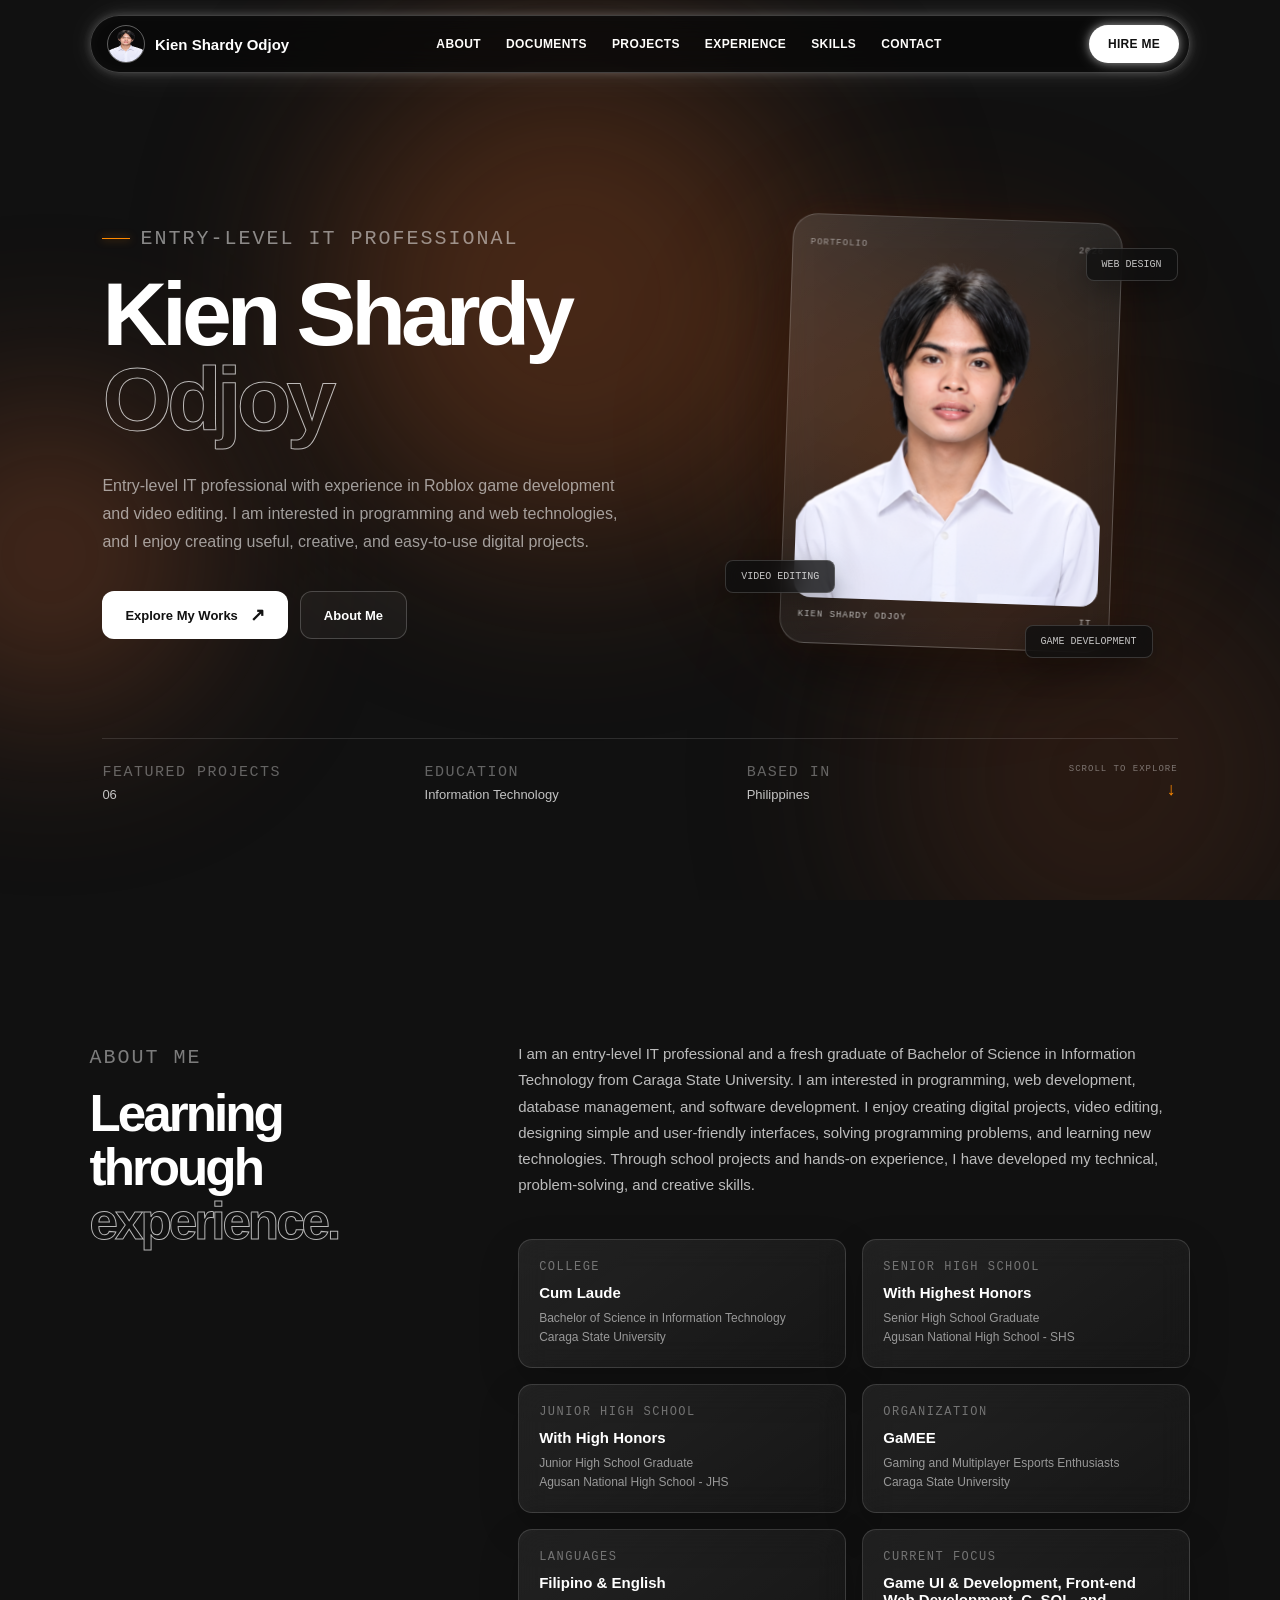
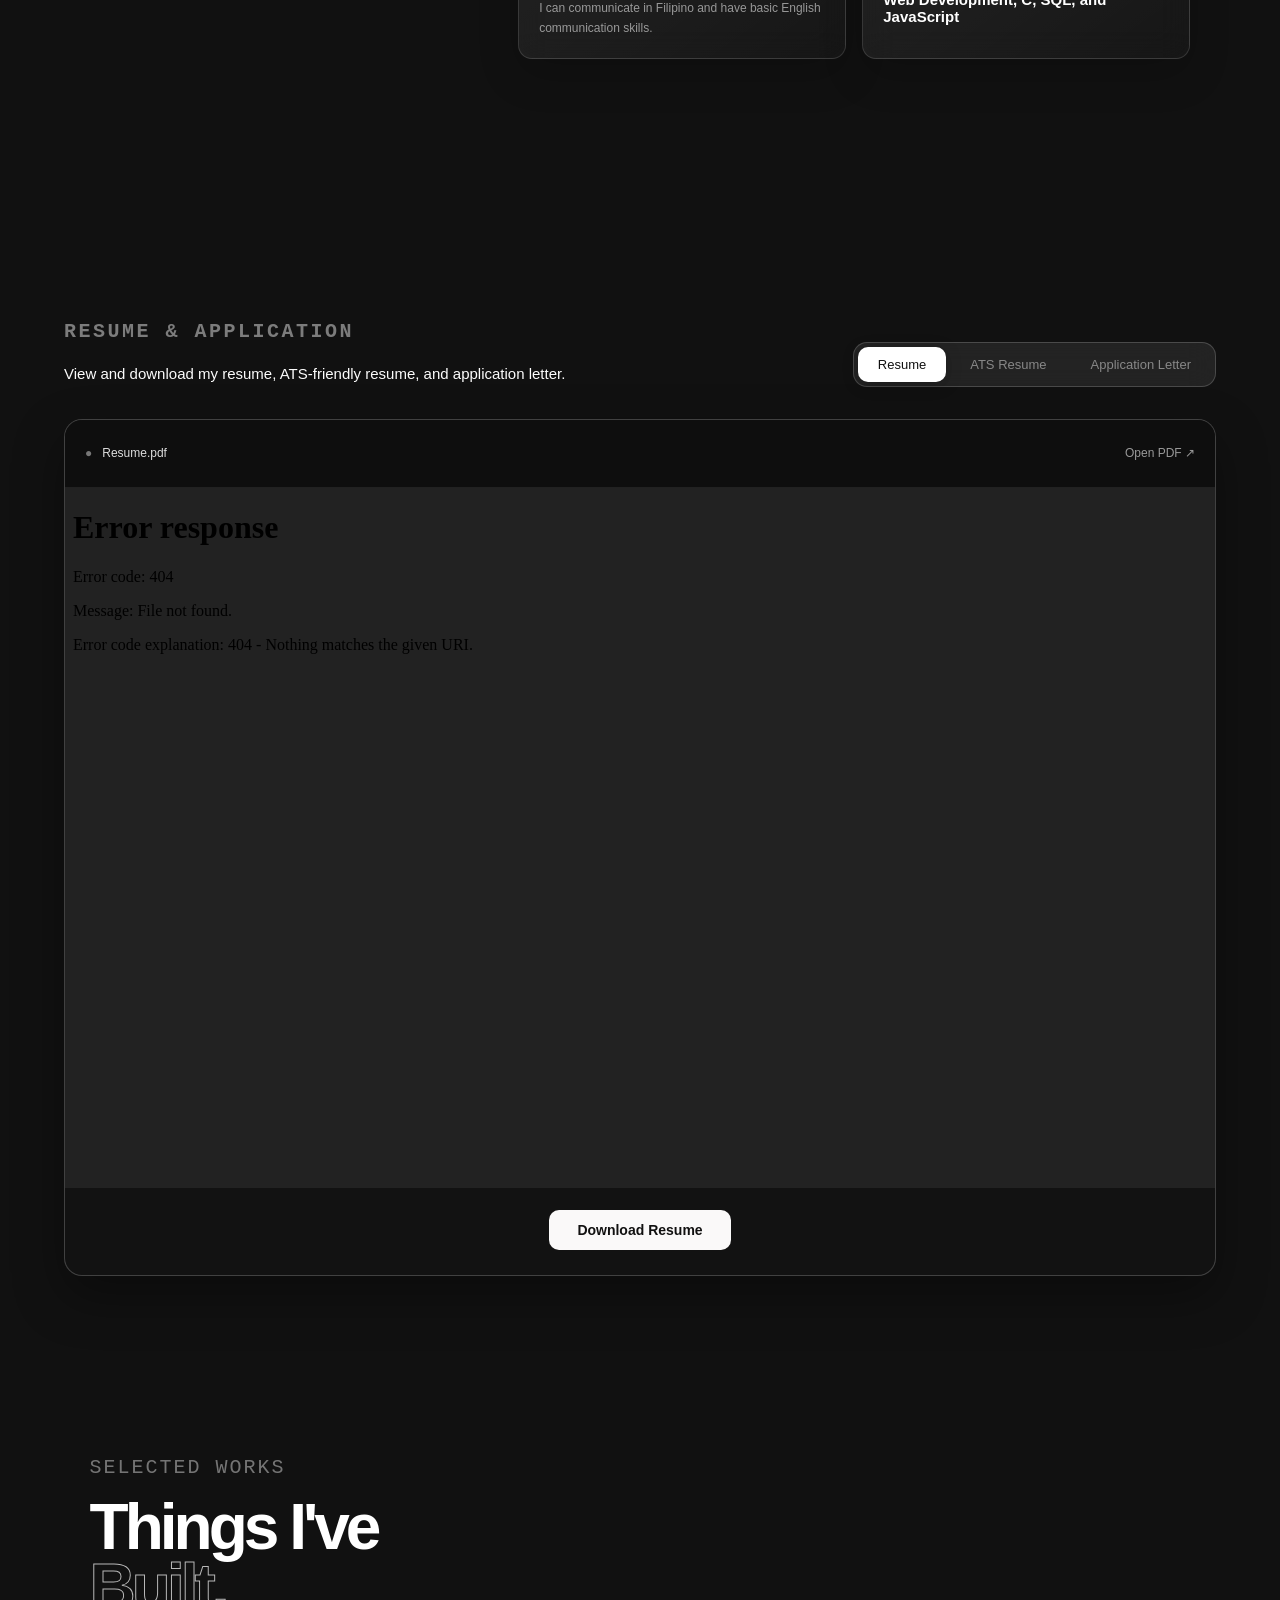
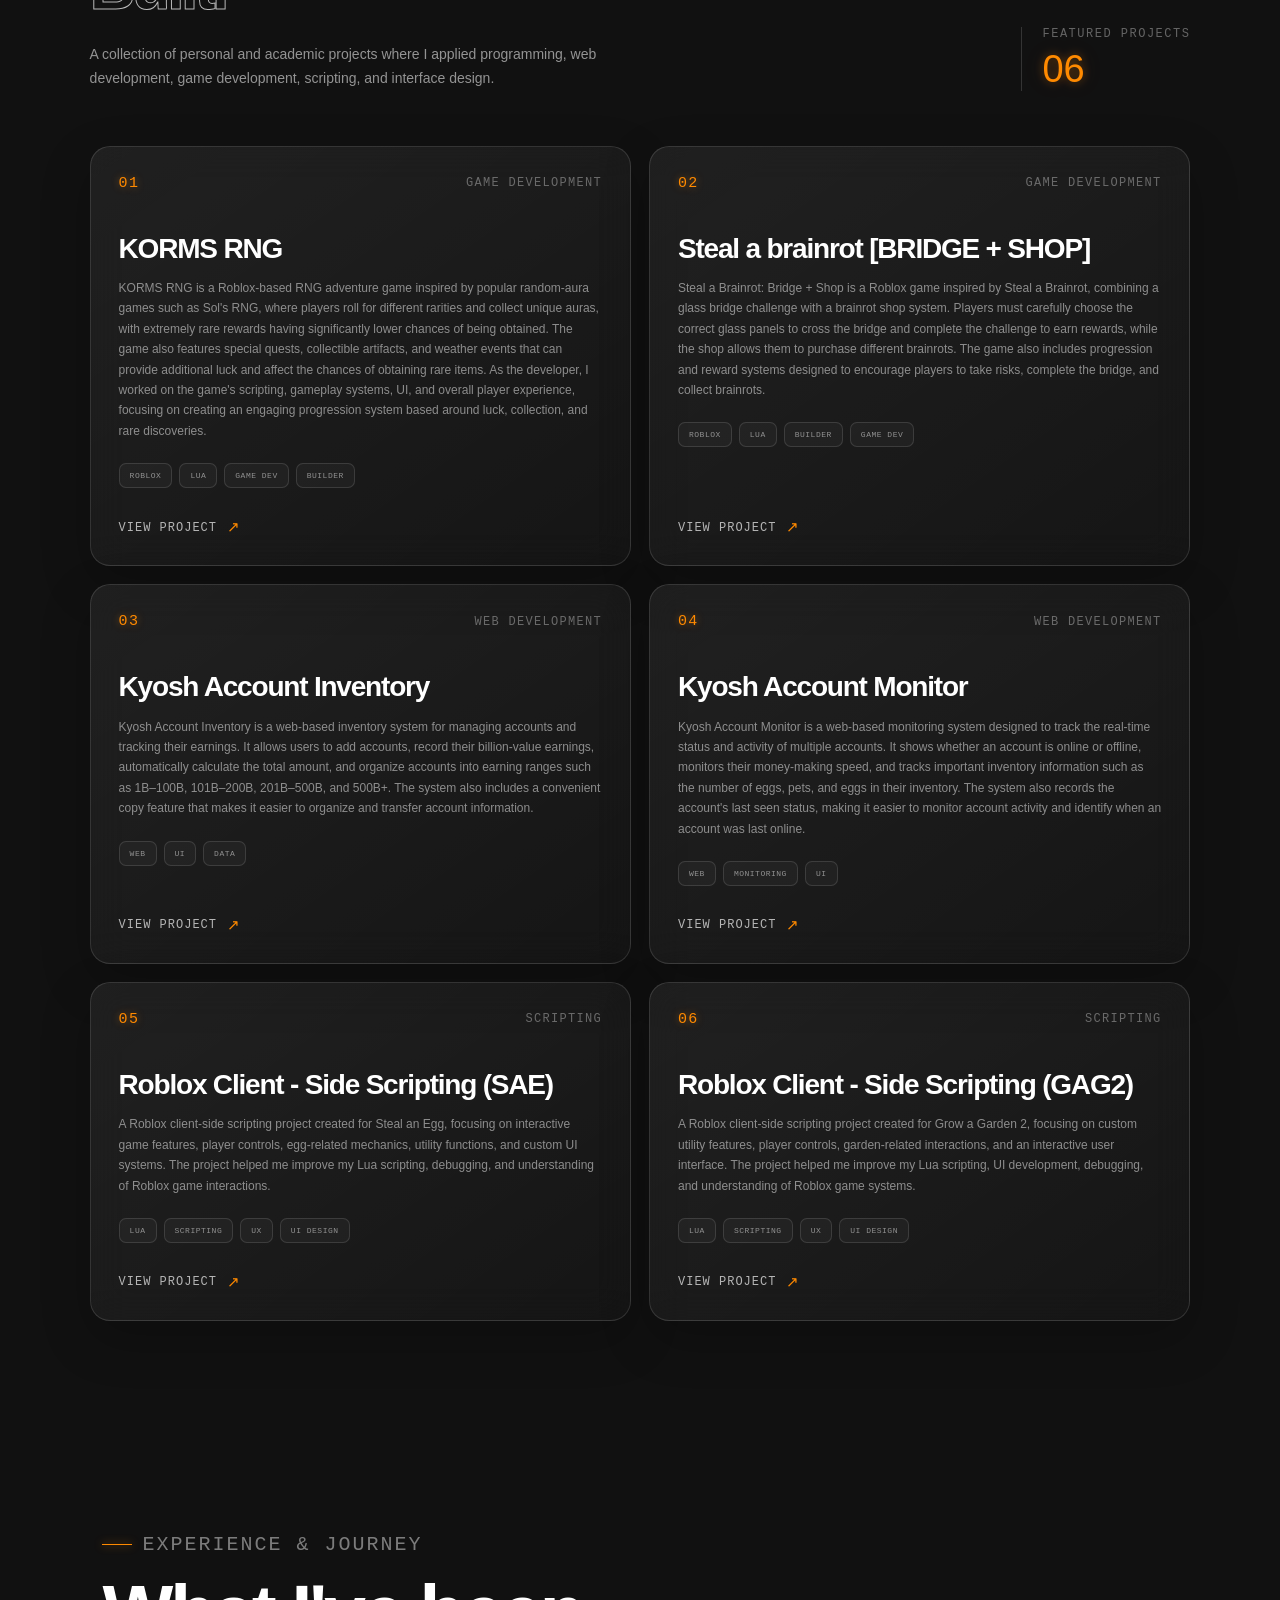
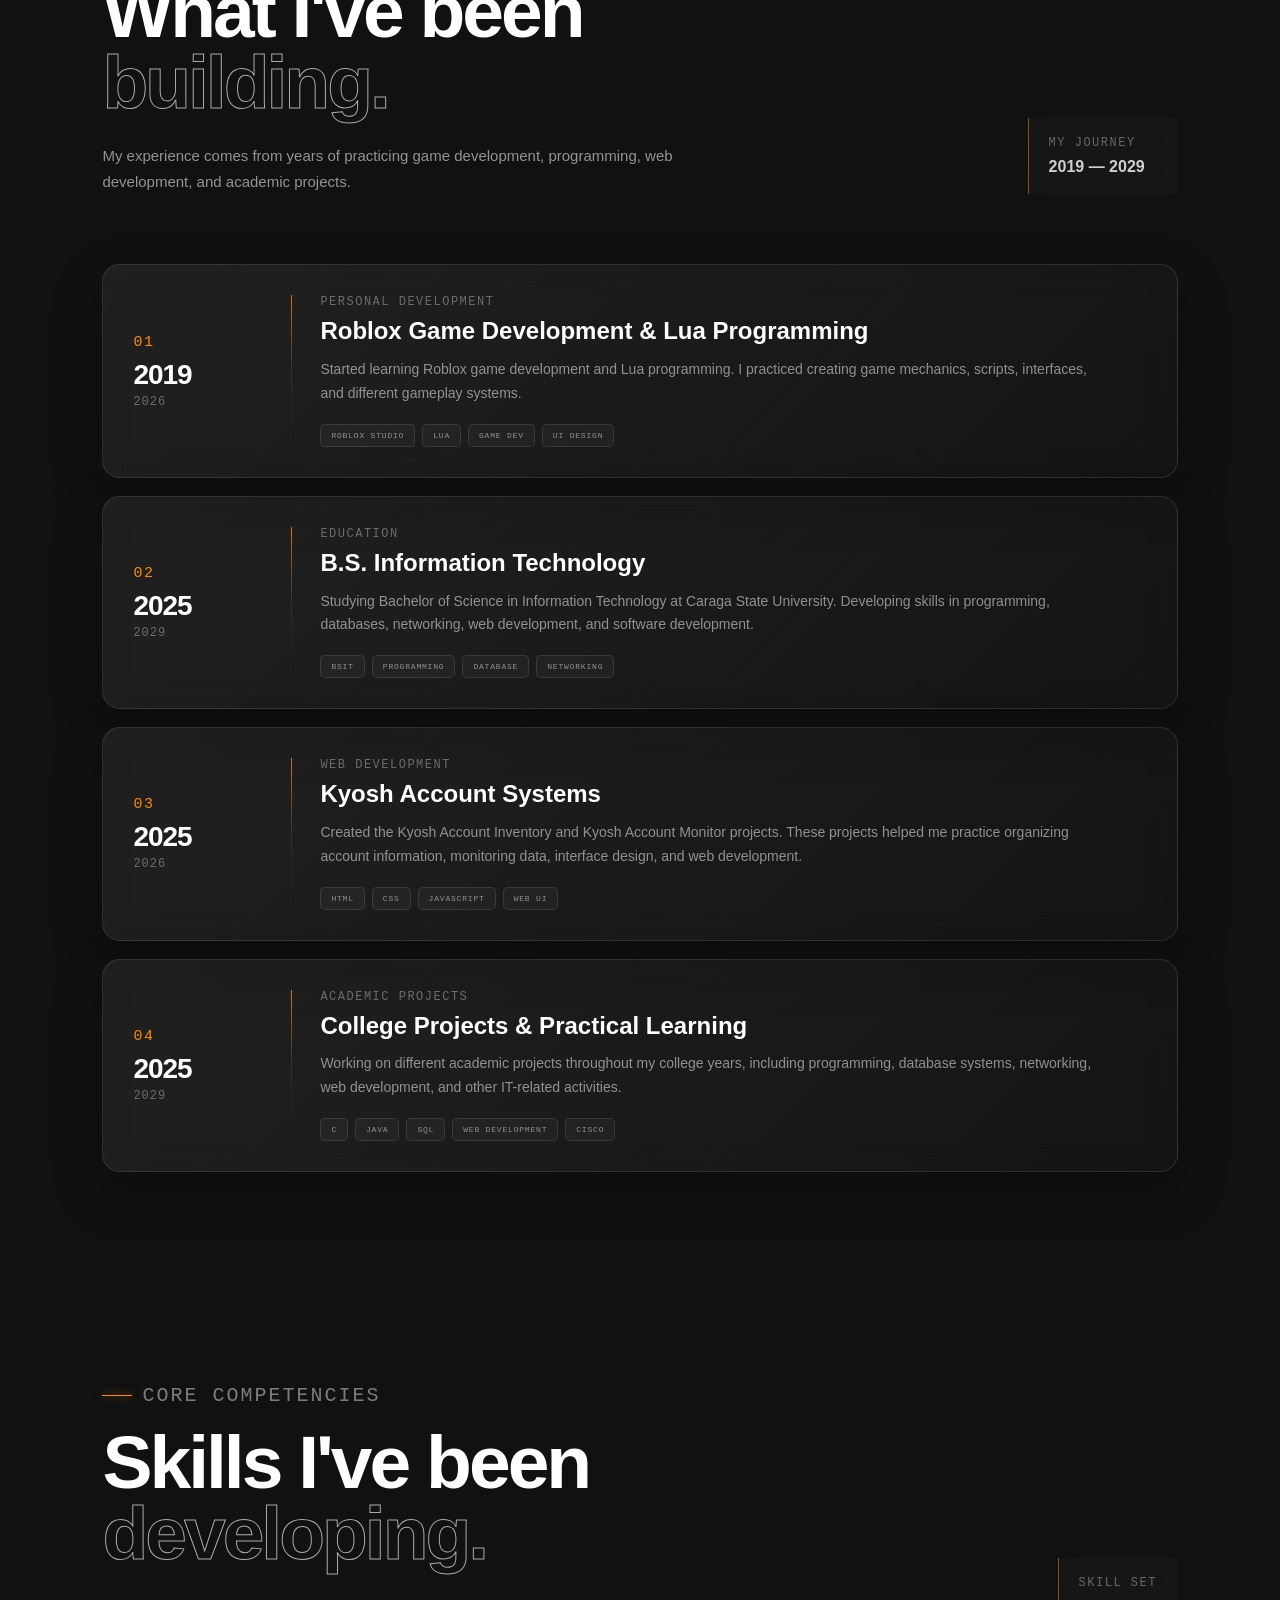
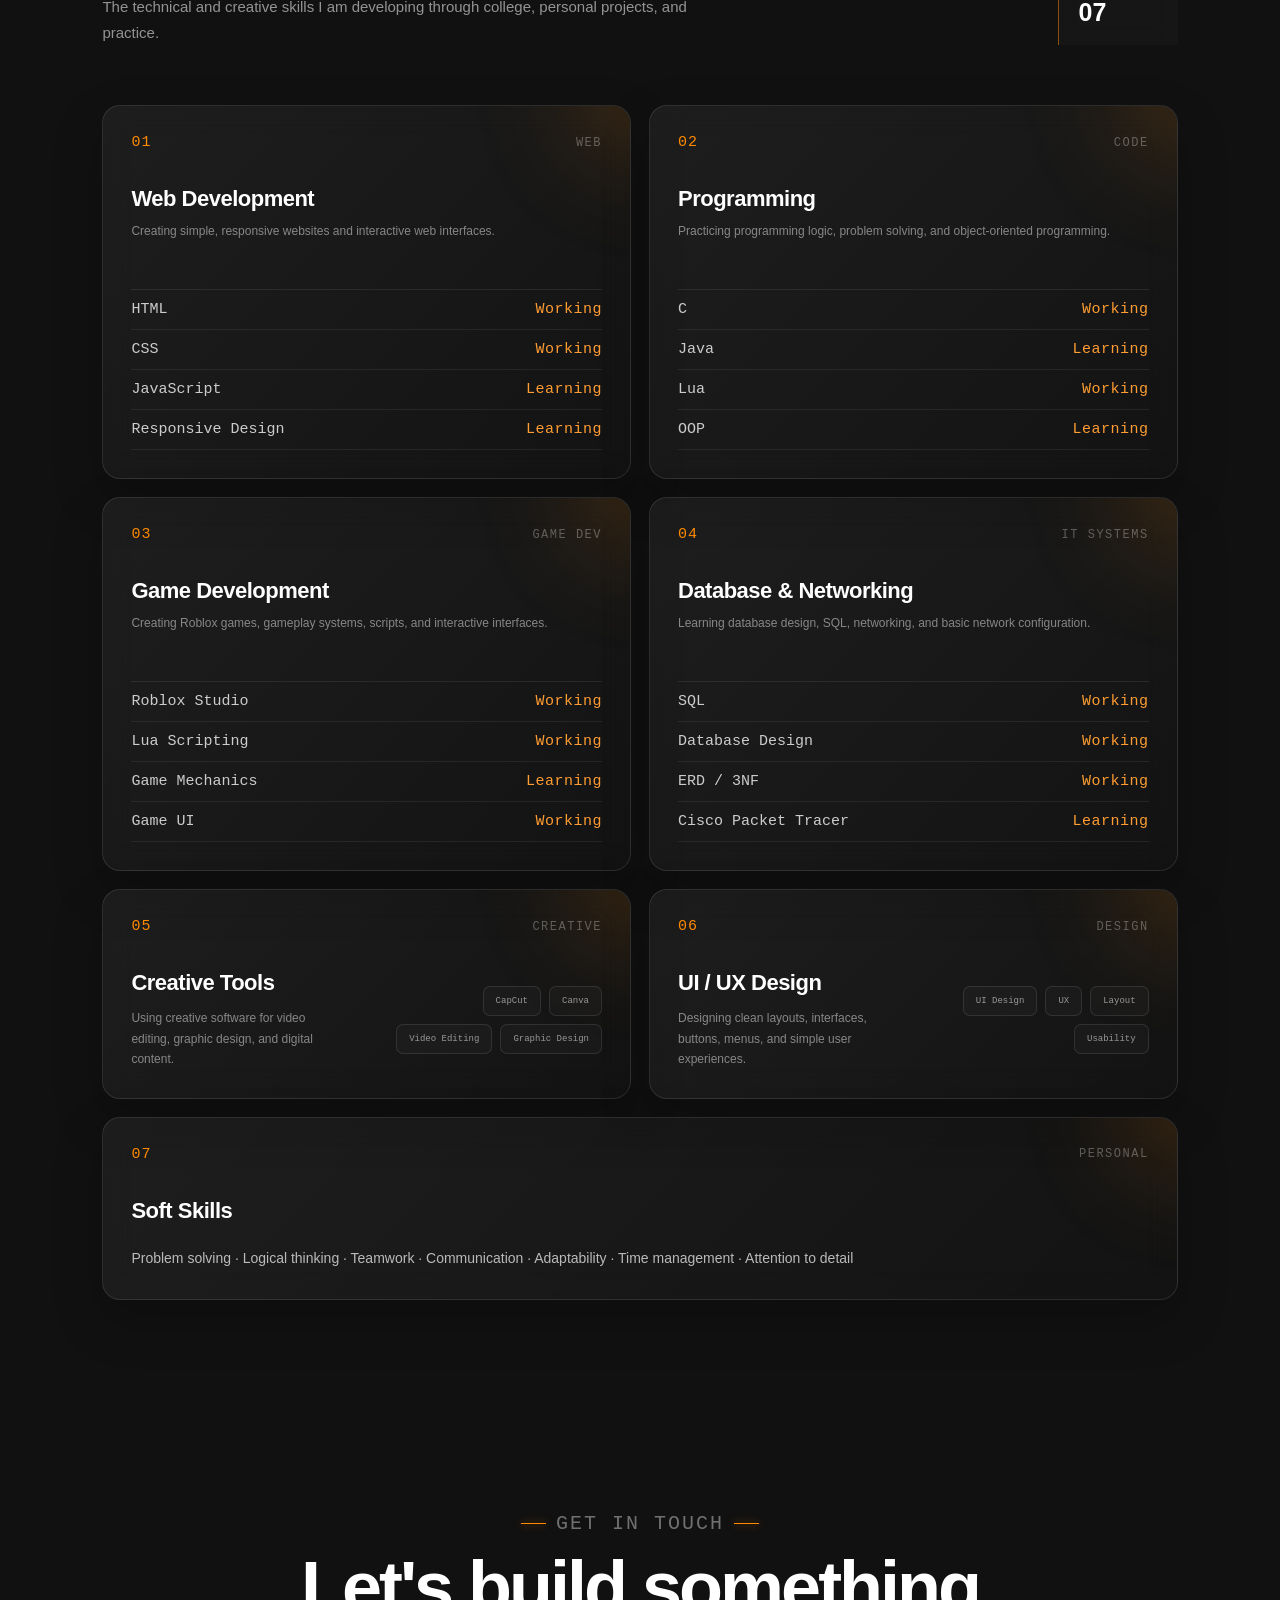
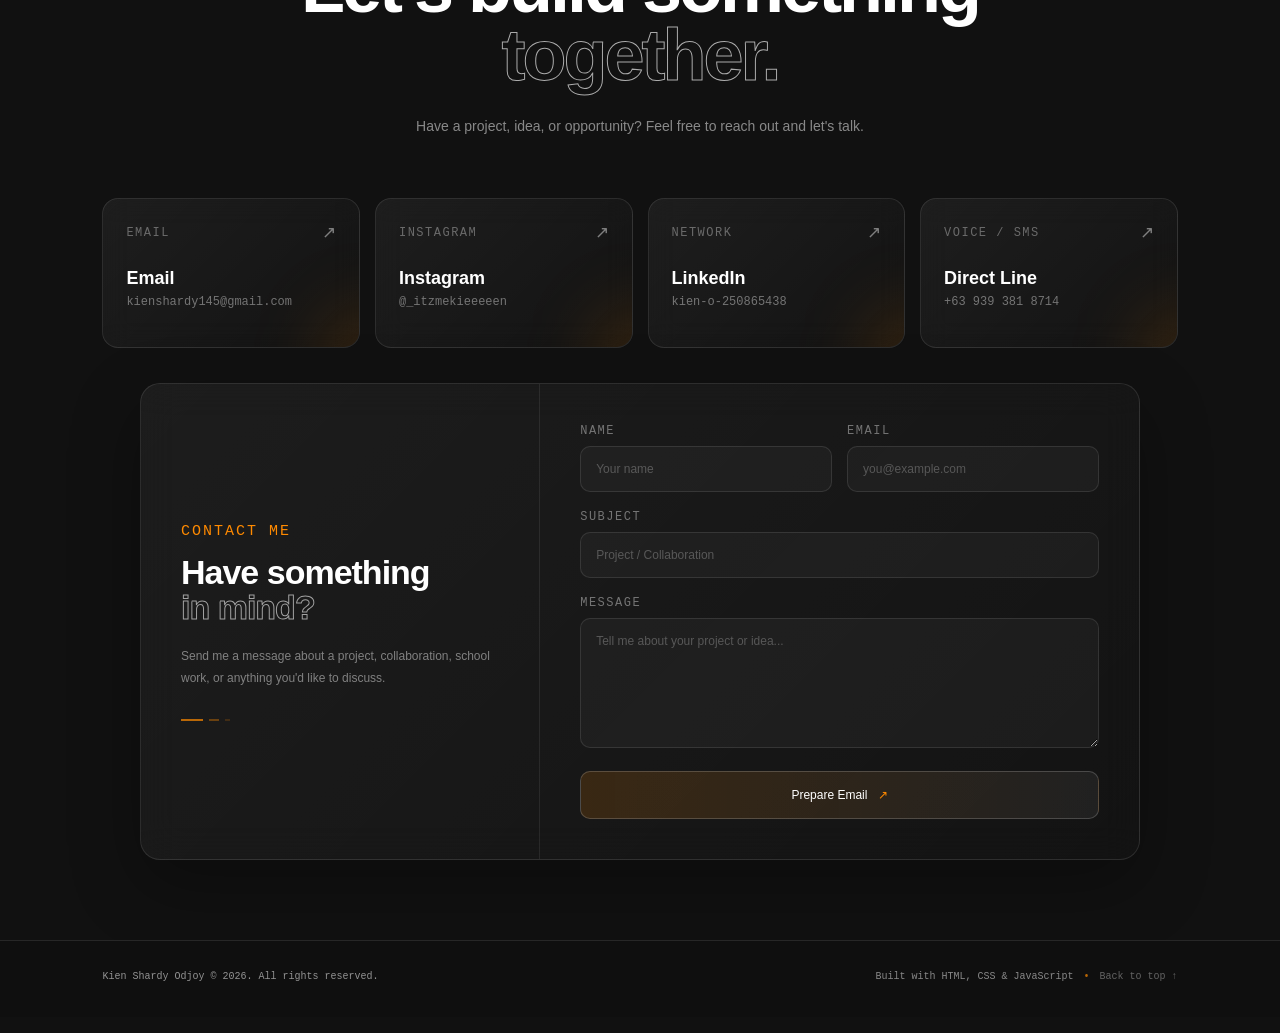
==== commit c2677b2a: "Remove mention of English fluency in bio" ====
--- a/index.html
+++ b/index.html
@@ -243,7 +243,7 @@
                                 <strong>Filipino & English</strong>
 
                                 <p>
-                                    I can communicate in Filipino and have basic English communication skills, but I am not fluent in English.
+                                    I can communicate in Filipino and have basic English communication skills.
                                 </p>
                             </div>
 
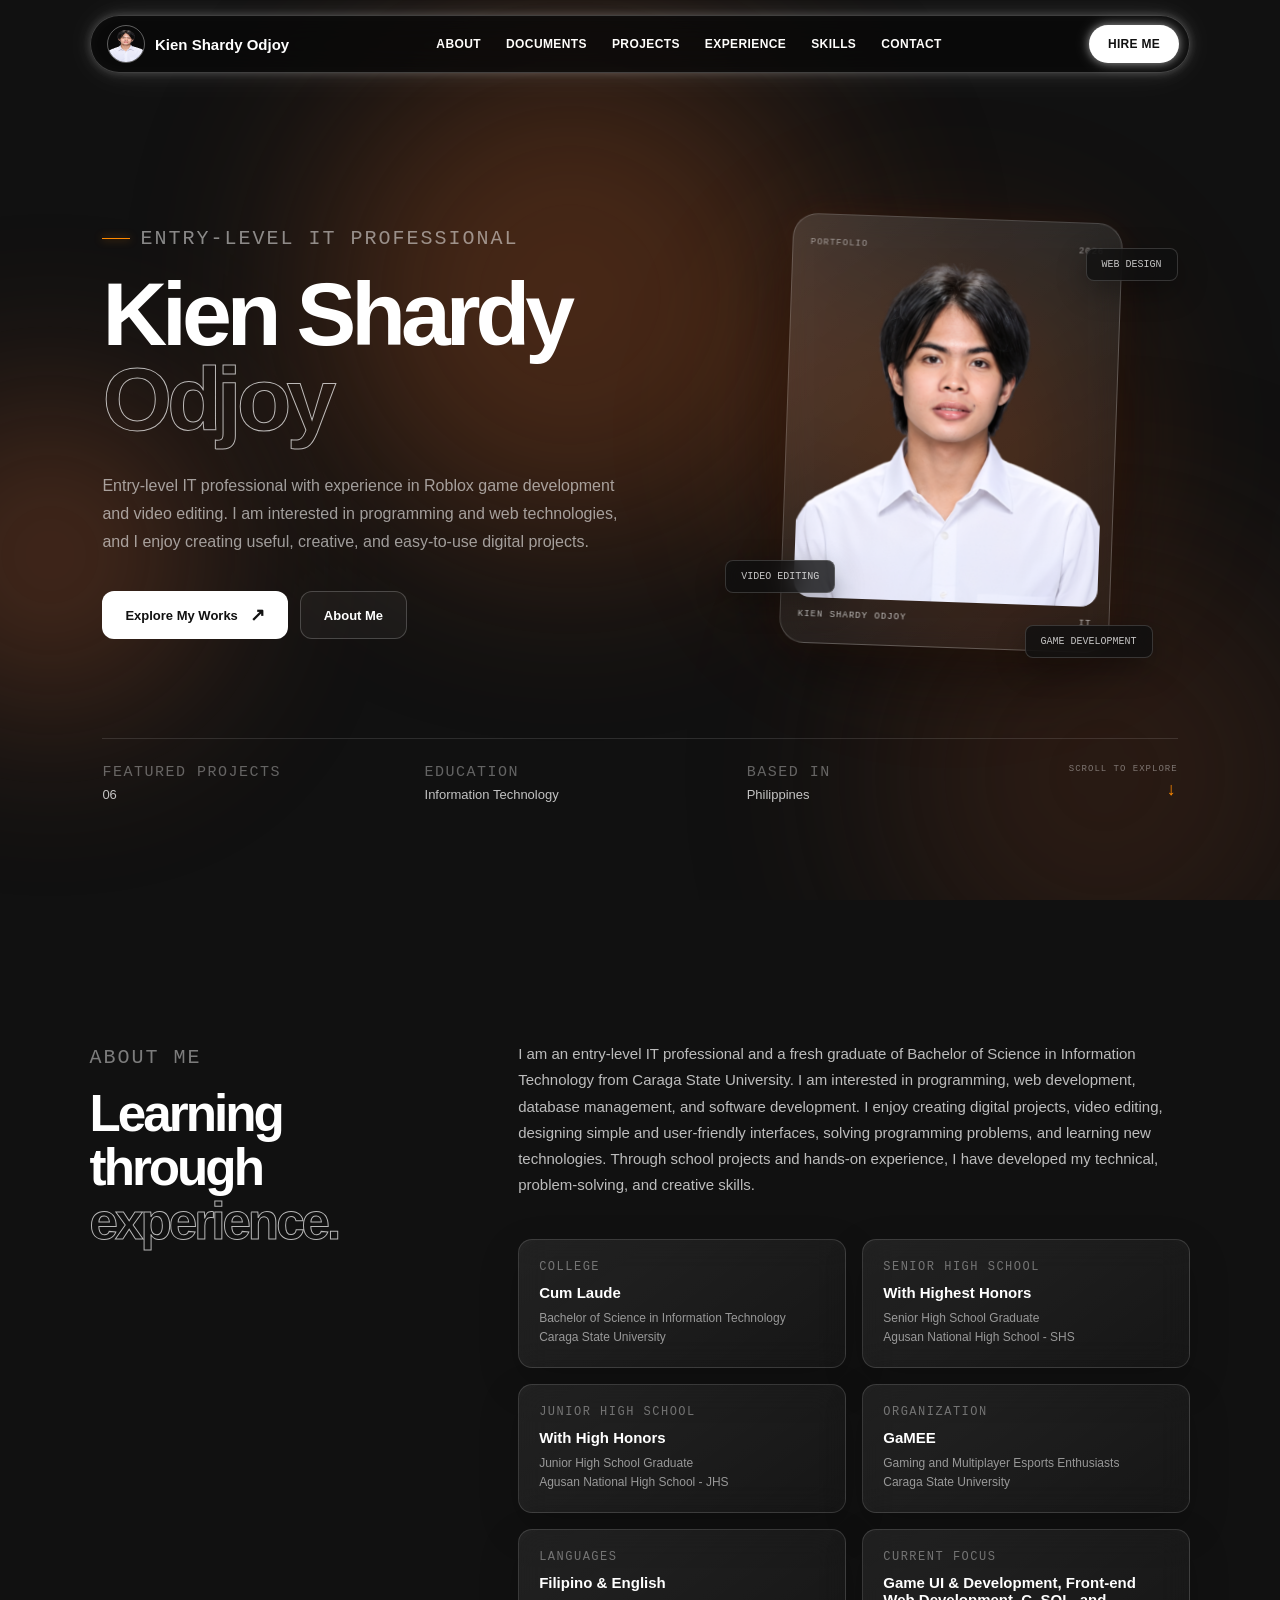
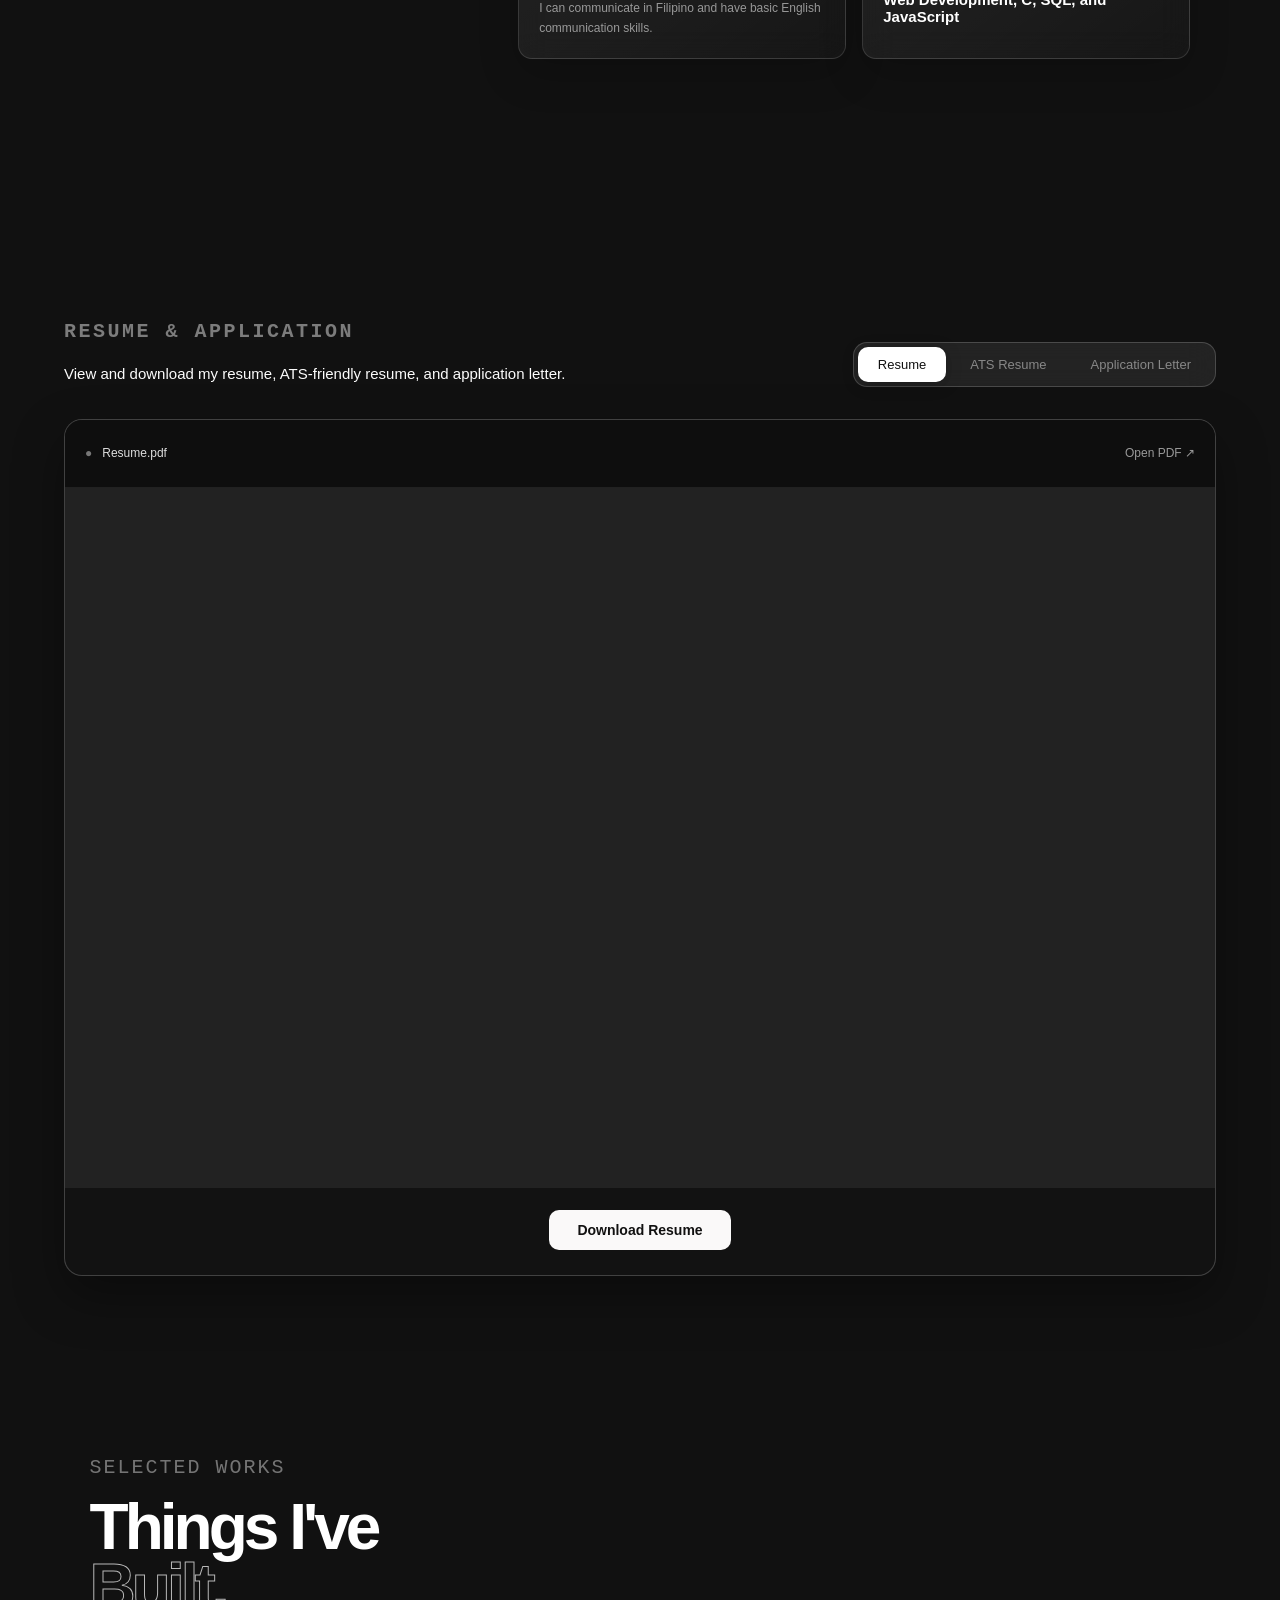
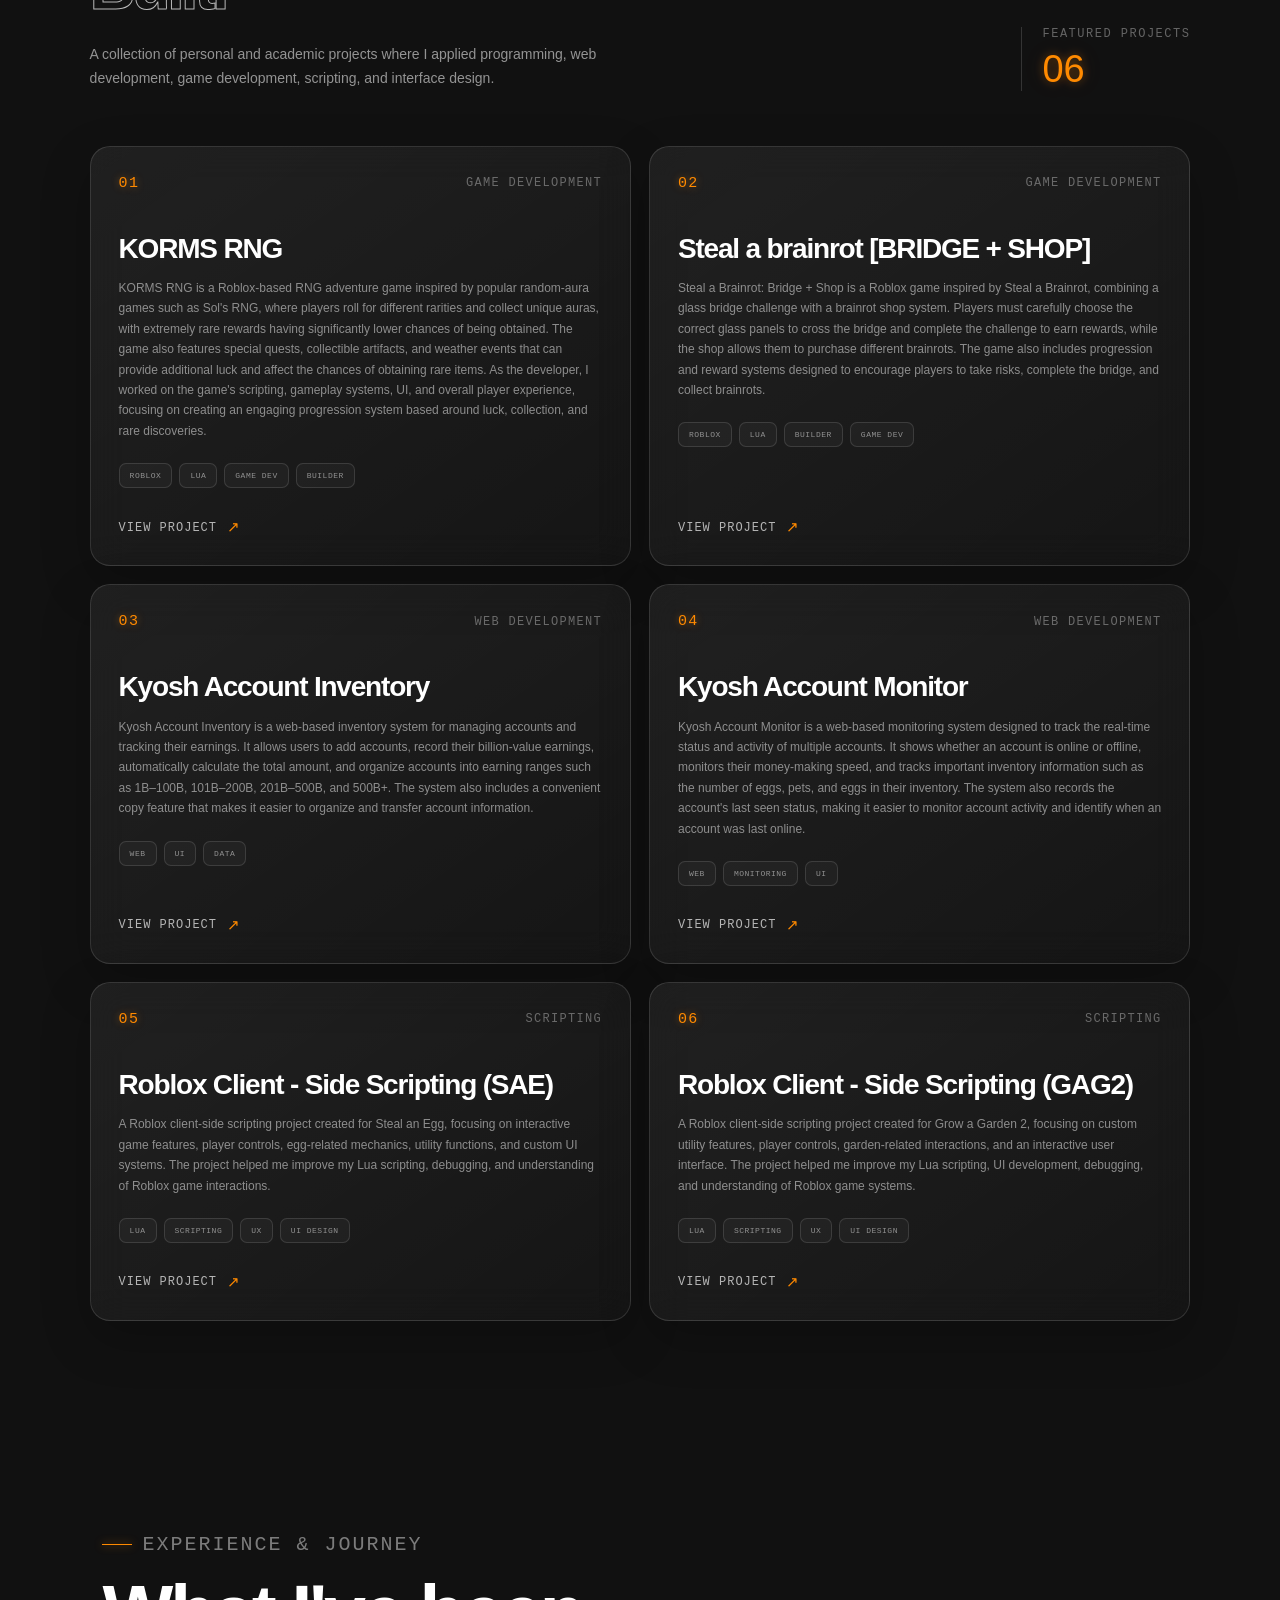
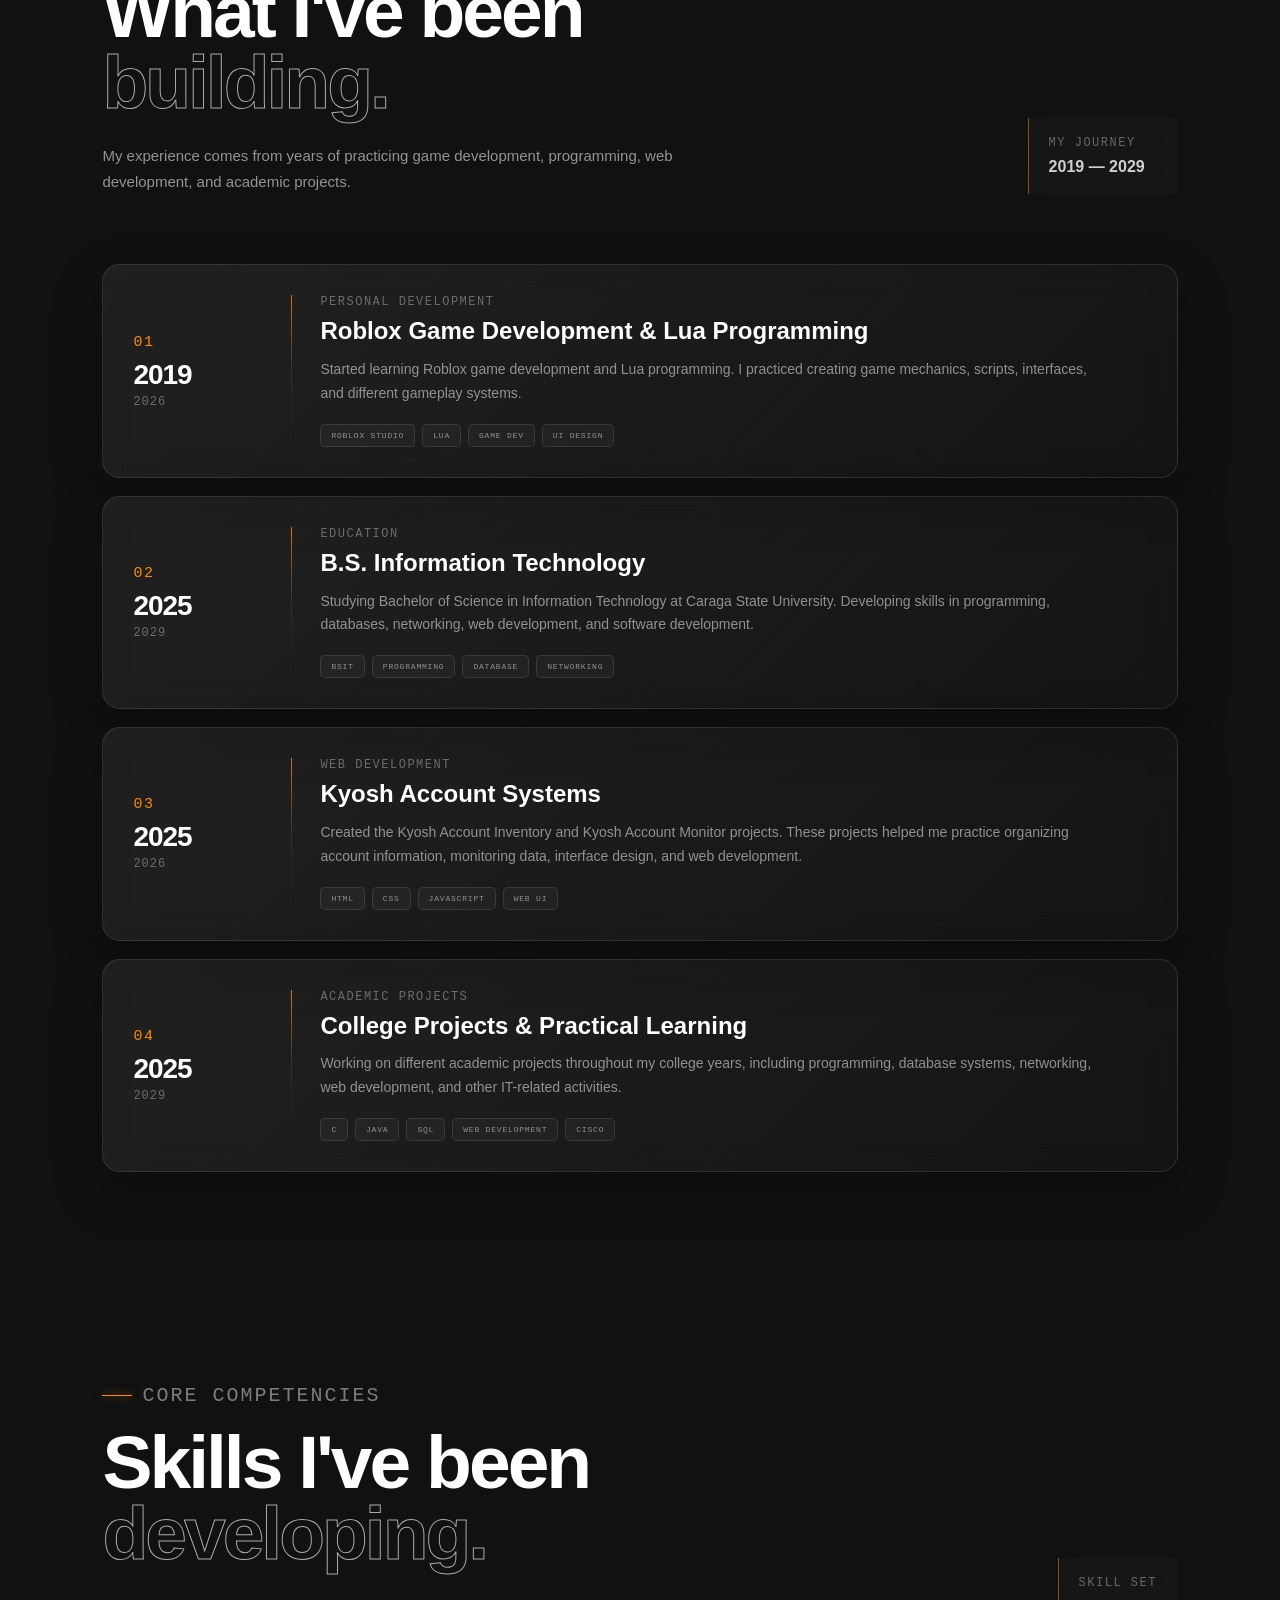
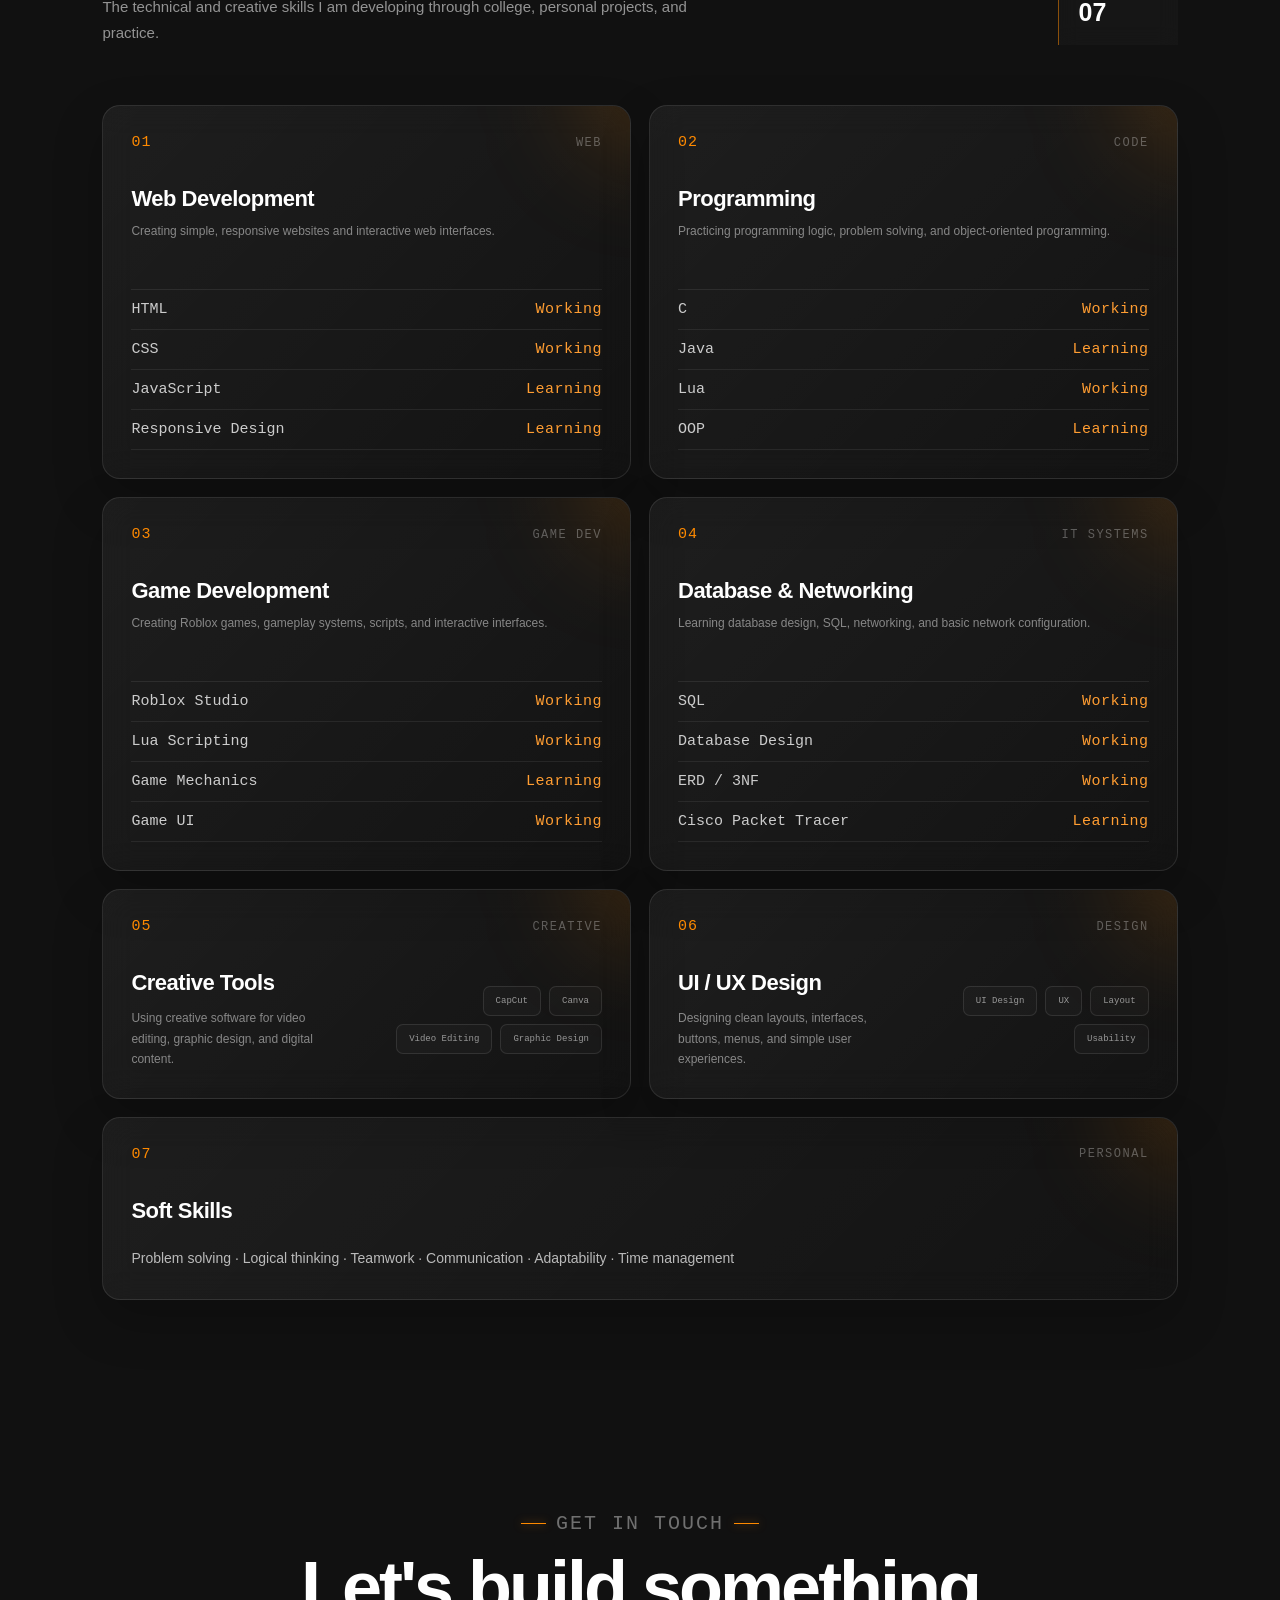
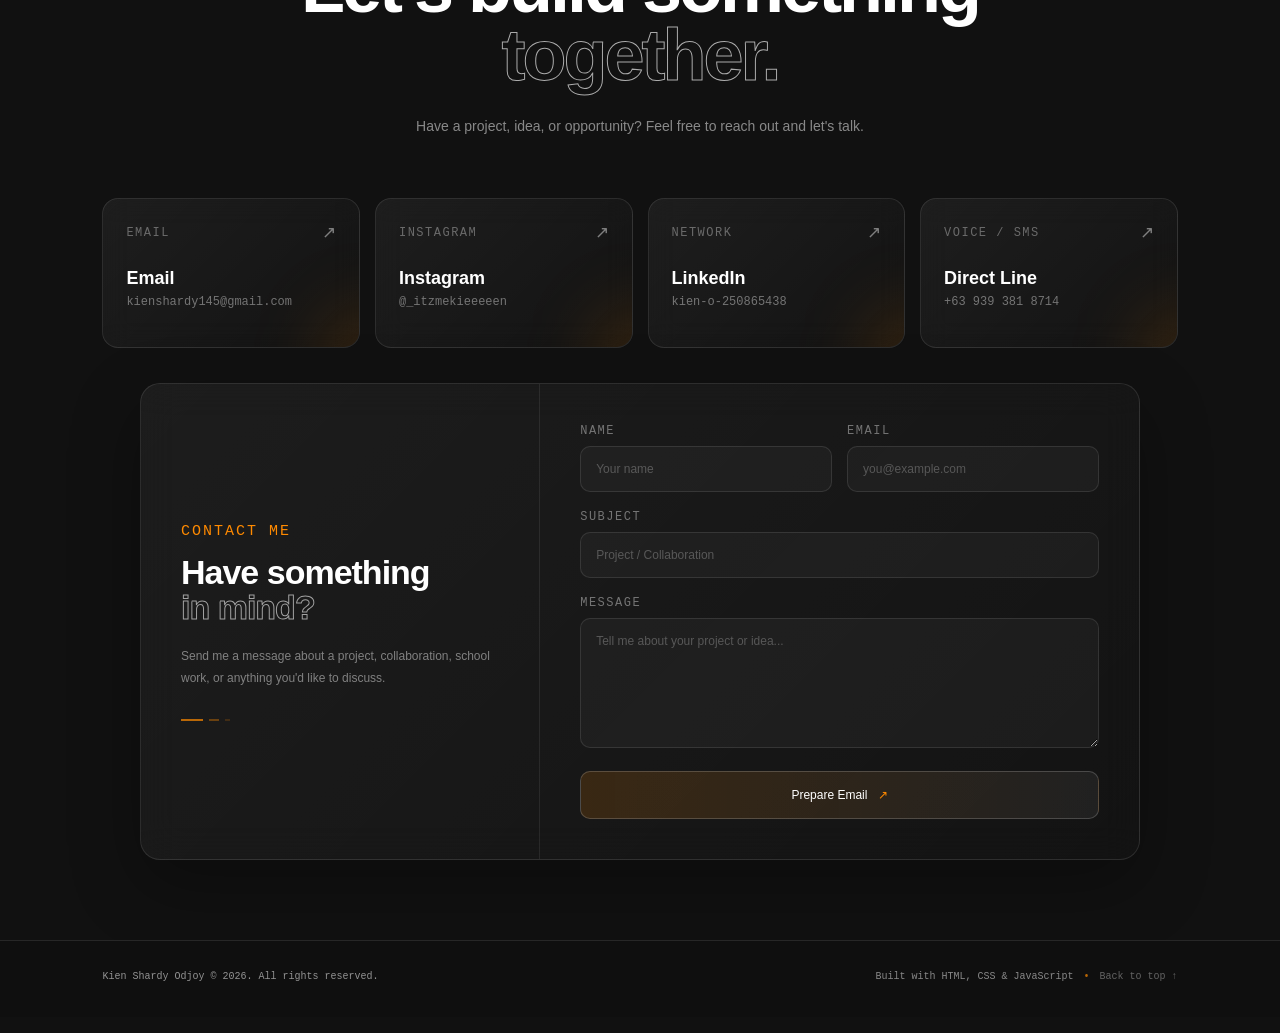
==== commit f473a497: "Update index.html" ====
--- a/index.html
+++ b/index.html
@@ -289,7 +289,7 @@
                     <div class="document-header">
                         <span>● &nbsp; Resume.pdf</span>
 
-                        <a href="documents/Resume.pdf"
+                        <a href="Odjoy-Resume.pdf"
                         target="_blank"
                         class="open-pdf">
                         Open PDF ↗
@@ -297,11 +297,11 @@
                 </div>
 
                 <iframe
-                src="documents/Resume.pdf"
+                src="Odjoy-Resume.pdf"
                 class="pdf-viewer">
             </iframe>
 
-            <a href="documents/Resume.pdf"
+            <a href="Odjoy-Resume.pdf"
             download
             class="download-document">
             Download Resume
@@ -313,7 +313,7 @@
         <div class="document-header">
             <span>● &nbsp; ATS-Resume.pdf</span>
 
-            <a href="documents/ATS-Resume.pdf"
+            <a href="Odjoy-ATS-Friendly-Resume.pdf"
             target="_blank"
             class="open-pdf">
             Open PDF ↗
@@ -321,11 +321,11 @@
     </div>
 
     <iframe
-    src="documents/ATS-Resume.pdf"
+    src="Odjoy-ATS-Friendly-Resume.pdf"
     class="pdf-viewer">
 </iframe>
 
-<a href="documents/ATS-Resume.pdf"
+<a href="Odjoy-ATS-Friendly-Resume.pdf"
 download
 class="download-document">
 Download ATS Resume
@@ -337,7 +337,7 @@
     <div class="document-header">
         <span>● &nbsp; Application-Letter.pdf</span>
 
-        <a href="documents/Application-Letter.pdf"
+        <a href="Odjoy-Application-Letter.pdf"
         target="_blank"
         class="open-pdf">
         Open PDF ↗
@@ -345,11 +345,11 @@
 </div>
 
 <iframe
-src="documents/Application-Letter.pdf"
+src="Odjoy-Application-Letter.pdf"
 class="pdf-viewer">
 </iframe>
 
-<a href="documents/Application-Letter.pdf"
+<a href="Odjoy-Application-Letter.pdf"
 download
 class="download-document">
 Download Application Letter
@@ -1220,8 +1220,7 @@
 
                 Problem solving · Logical thinking ·
                 Teamwork · Communication ·
-                Adaptability · Time management ·
-                Attention to detail
+                Adaptability · Time management
 
             </div>
 
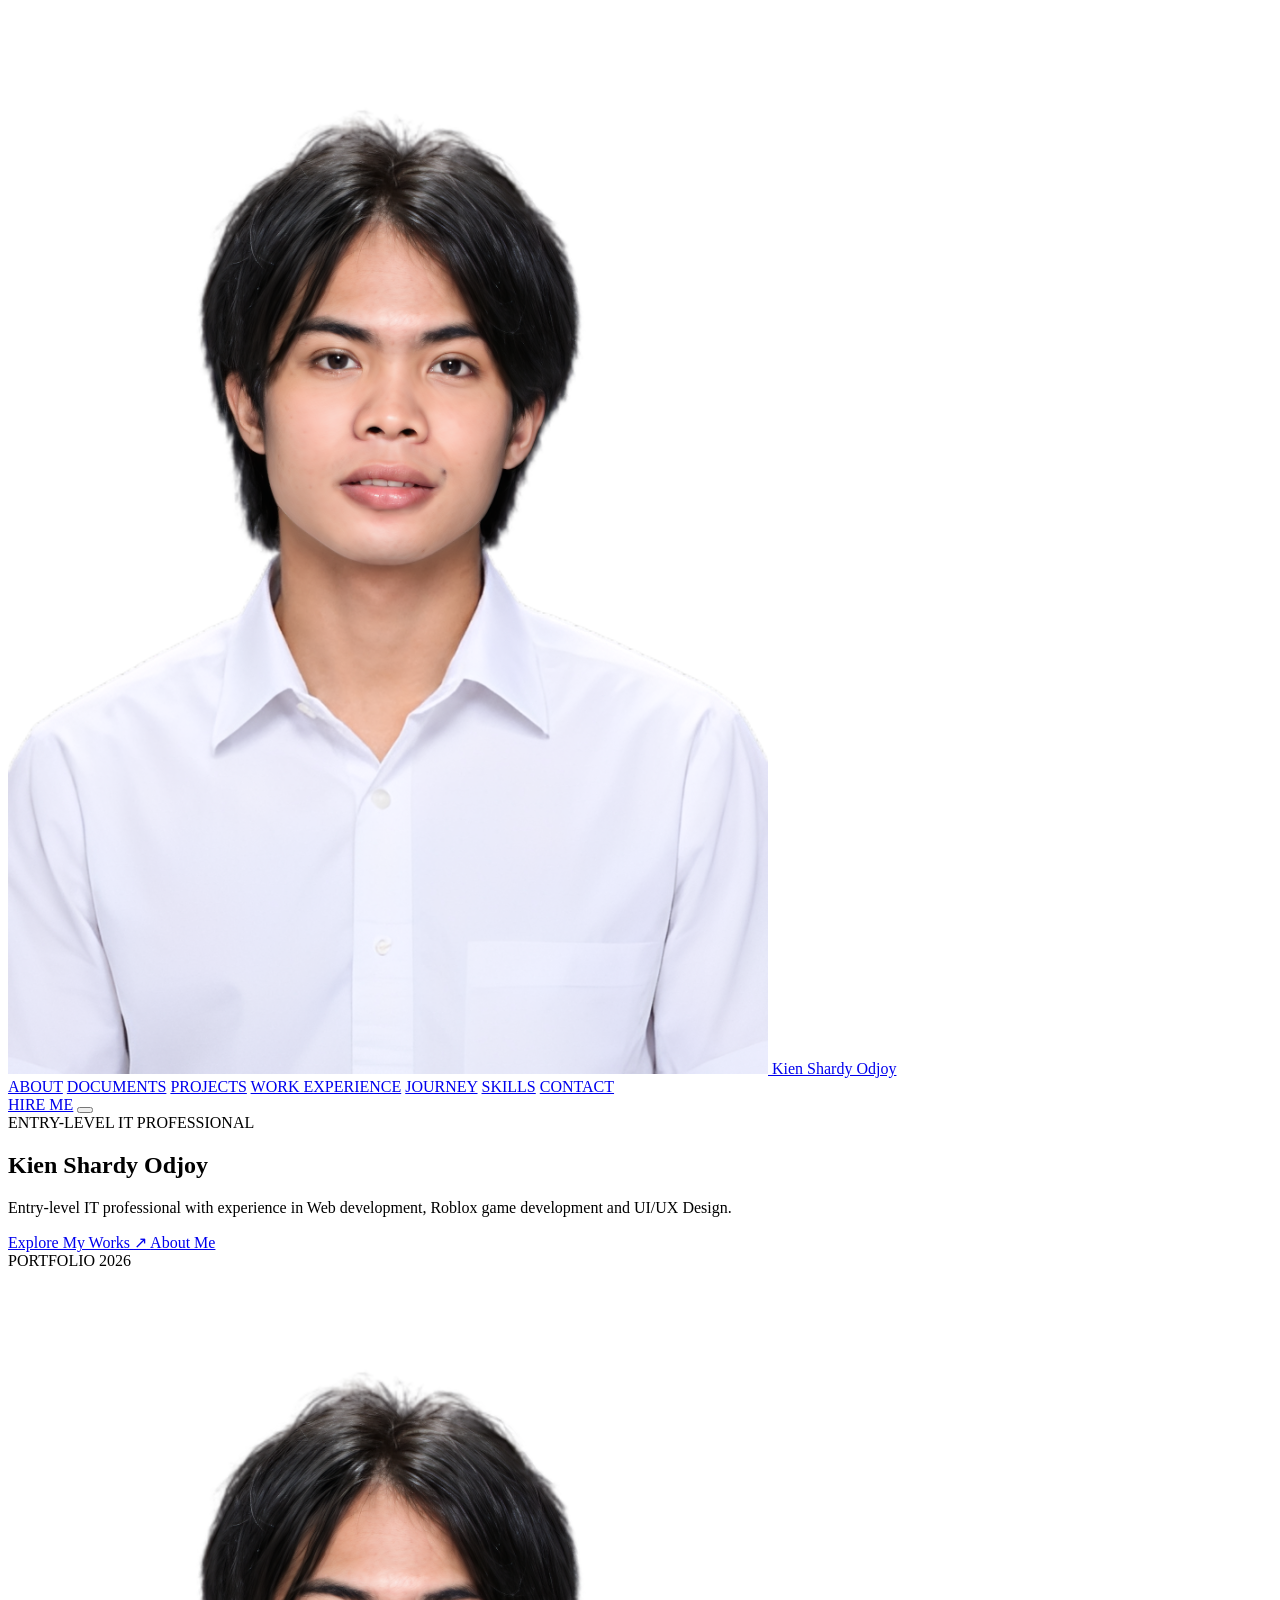
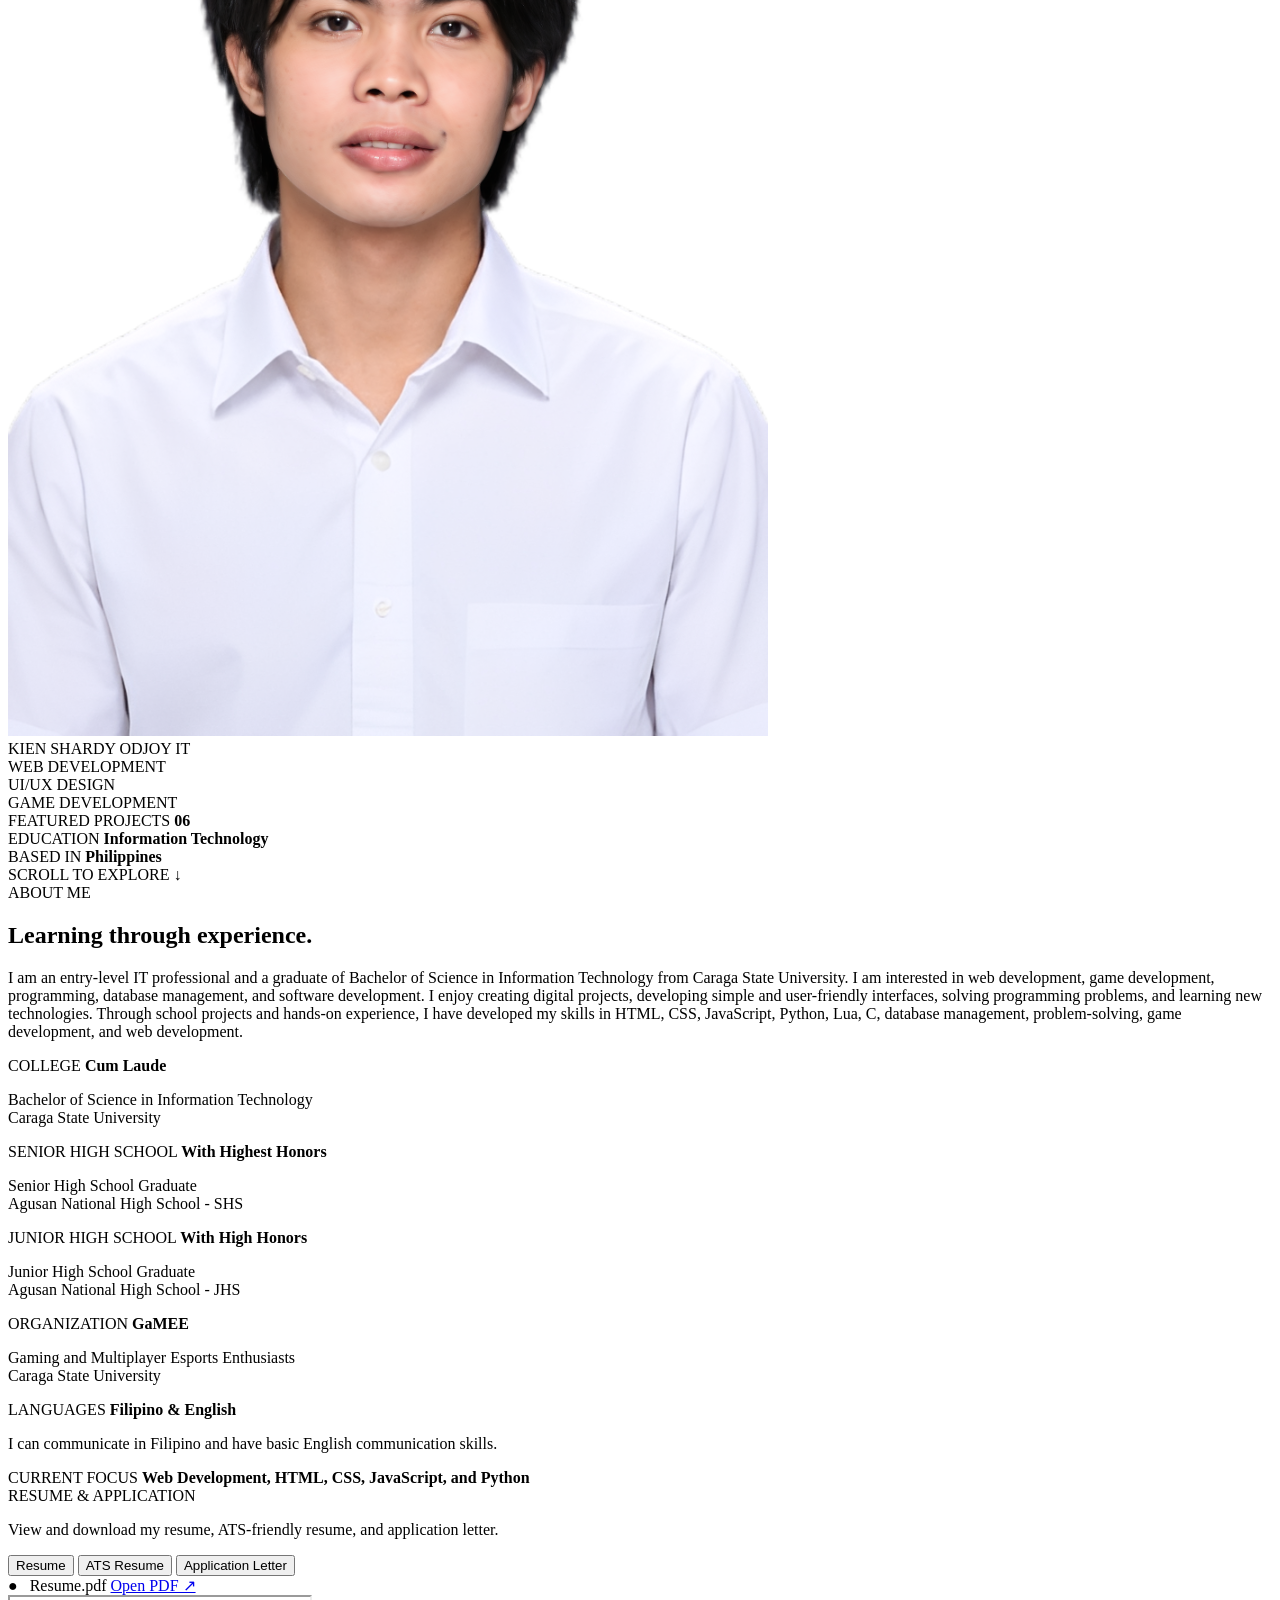
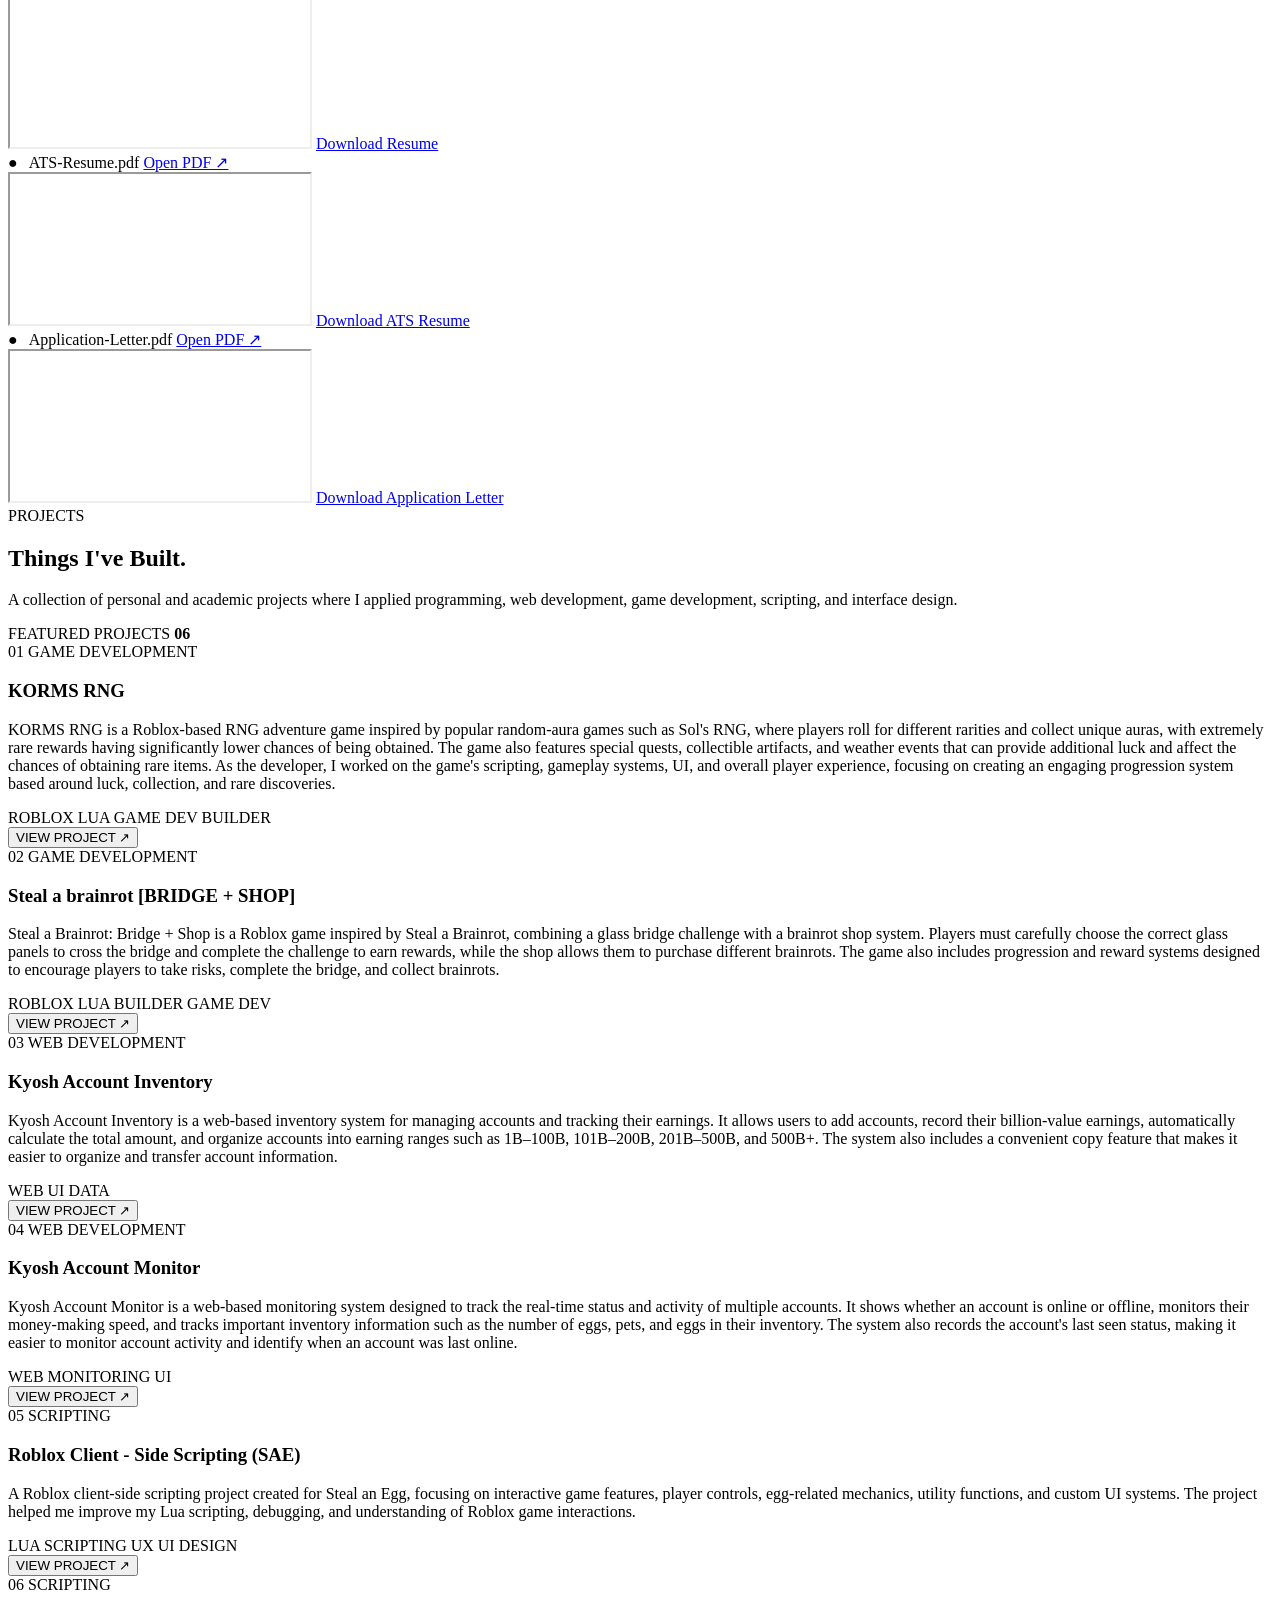
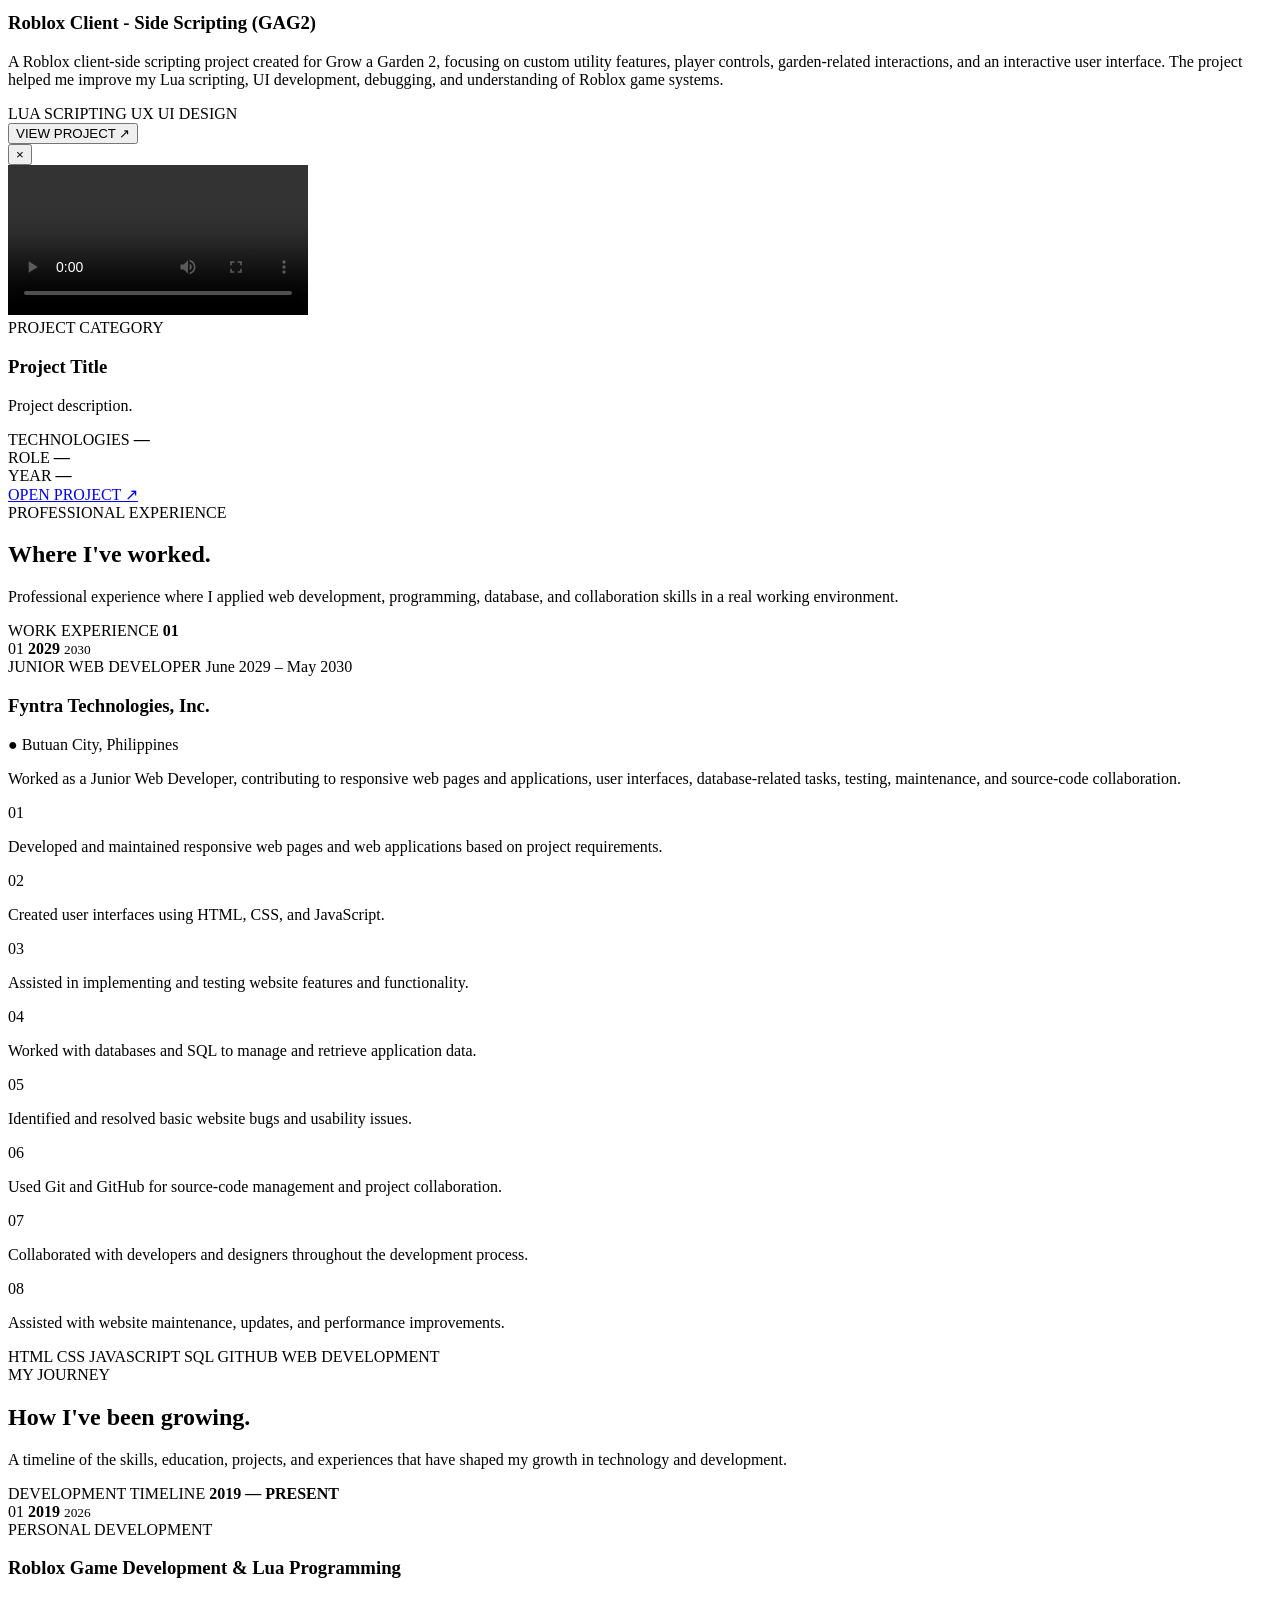
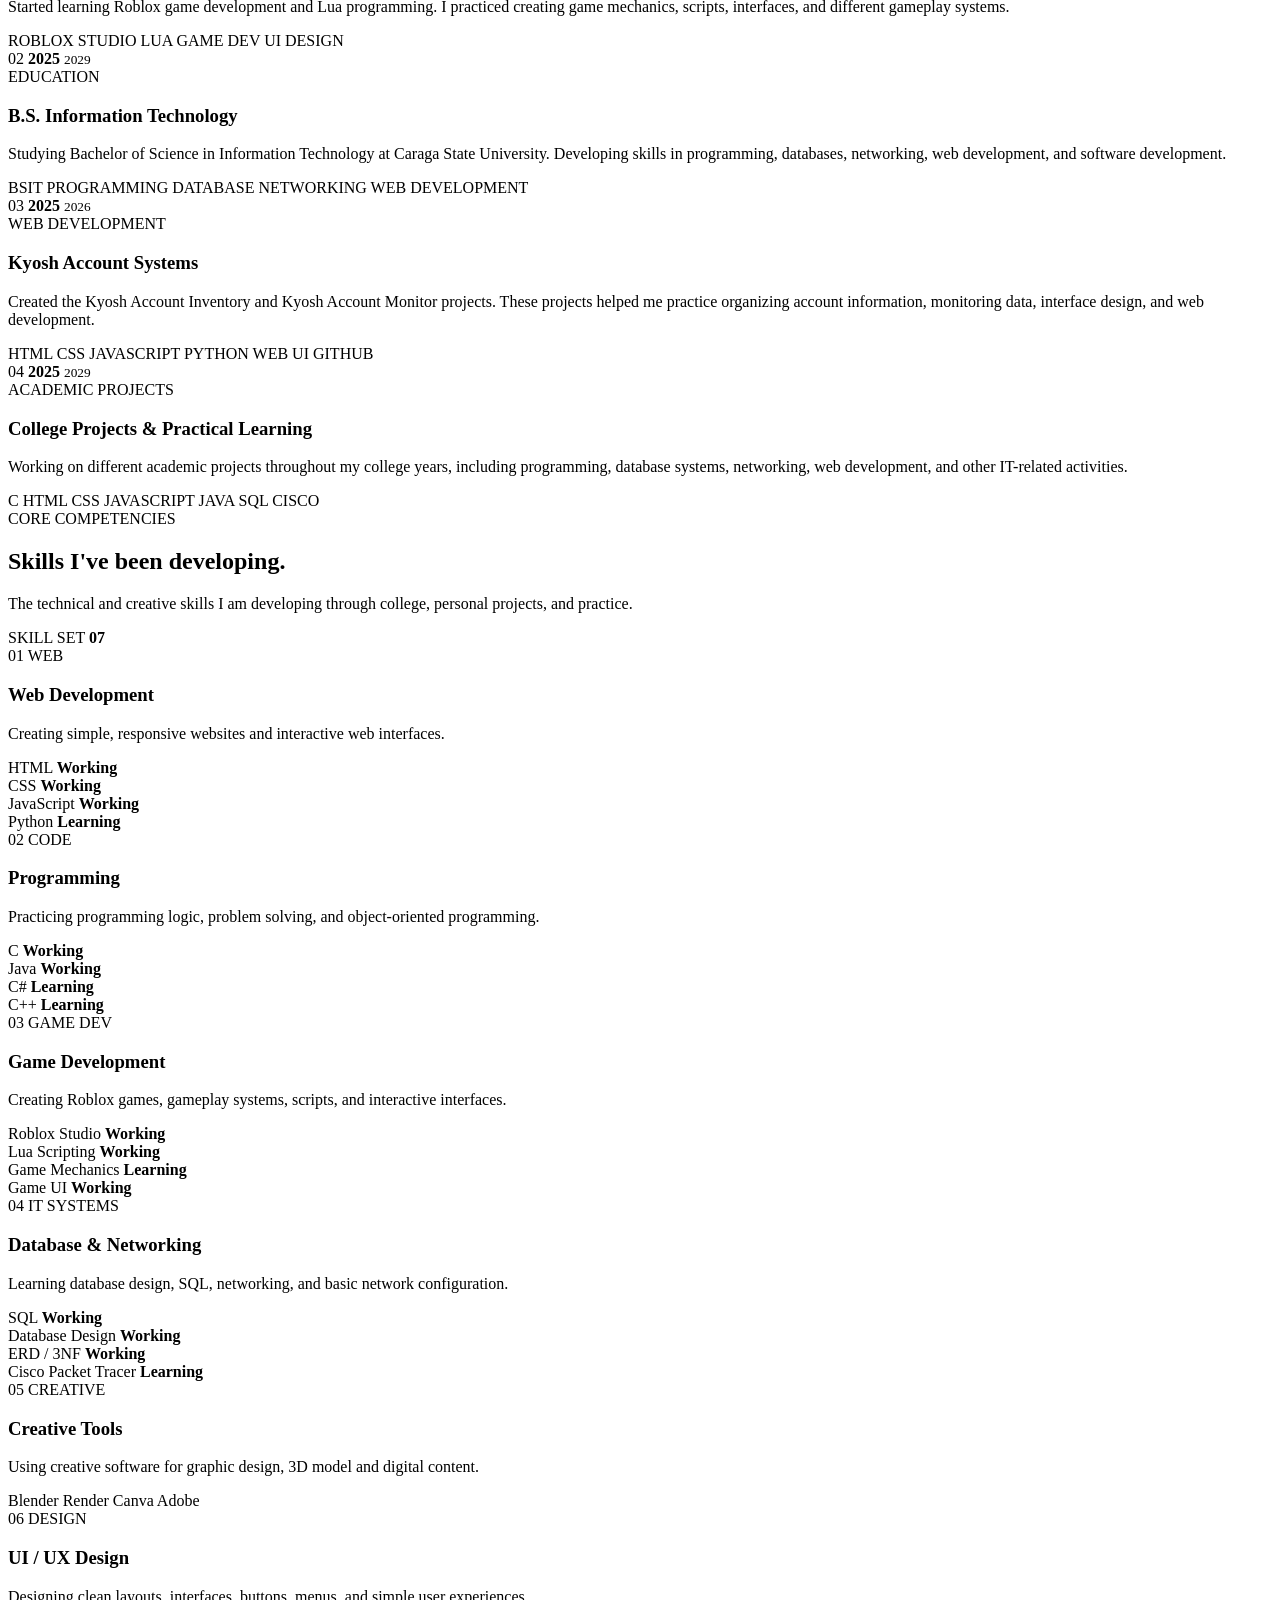
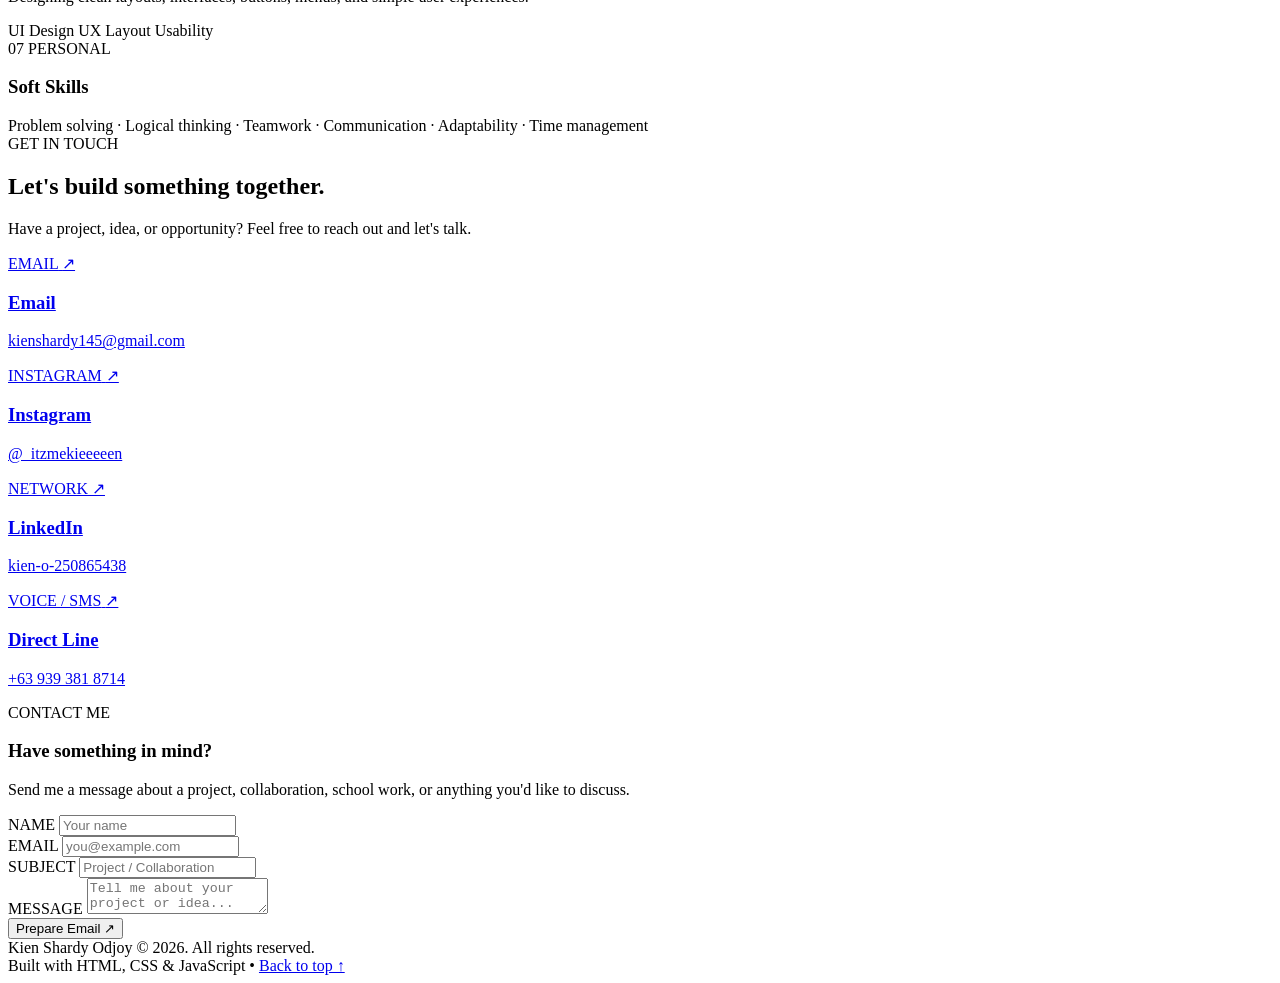
==== commit 2d6a4738: "Update index.html" ====
--- a/index.html
+++ b/index.html
@@ -8,7 +8,7 @@
 
         <title>ODJOY E-PORTFOLIO</title>
 
-        <link rel="stylesheet" href="./style.css">
+        <link rel="stylesheet" href="css/style.css">
     </head>
 
     <body>
@@ -26,7 +26,8 @@
                     <a href="#about">ABOUT</a>
                     <a href="#documents">DOCUMENTS</a>
                     <a href="#projects">PROJECTS</a>
-                    <a href="#experience">EXPERIENCE</a>
+                    <a href="#work-experience">WORK EXPERIENCE</a>
+                    <a href="#journey">JOURNEY</a>
                     <a href="#skills">SKILLS</a>
                     <a href="#contact">CONTACT</a>
                 </div>
@@ -70,9 +71,7 @@
                         </h1>
 
                         <p class="hero-description">
-                            Entry-level IT professional with experience in Roblox game development and video editing.
-                            I am interested in programming and web technologies, and I enjoy creating useful, creative,
-                            and easy-to-use digital projects.
+                            Entry-level IT professional with experience in Web development, Roblox game development and UI/UX Design.
                         </p>
 
                         <div class="hero-buttons">
@@ -113,11 +112,11 @@
 
                         <!-- FLOATING SKILL TAGS -->
                         <div class="floating-tag tag-one">
-                            WEB DESIGN
+                            WEB DEVELOPMENT
                         </div>
 
                         <div class="floating-tag tag-two">
-                            VIDEO EDITING
+                            UI/UX DESIGN
                         </div>
 
                         <div class="floating-tag tag-three">
@@ -174,11 +173,11 @@
                     <div class="about-content">
 
                         <p class="about-intro">
-                            I am an entry-level IT professional and a fresh graduate of Bachelor of Science
-                            in Information Technology from Caraga State University. I am interested in programming,
-                            web development, database management, and software development. I enjoy creating digital projects, video editing,
-                            designing simple and user-friendly interfaces, solving programming problems, and learning new technologies.
-                            Through school projects and hands-on experience, I have developed my technical, problem-solving, and creative skills.
+                            I am an entry-level IT professional and a graduate of Bachelor of Science in Information Technology 
+                            from Caraga State University. I am interested in web development, game development, programming, database management, 
+                            and software development. I enjoy creating digital projects, developing simple and user-friendly interfaces, 
+                            solving programming problems, and learning new technologies. Through school projects and hands-on experience, 
+                            I have developed my skills in HTML, CSS, JavaScript, Python, Lua, C, database management, problem-solving, game development, and web development.
                         </p>
 
                         <!-- INFORMATION CARDS -->
@@ -251,7 +250,7 @@
                             <div class="about-card">
                                 <span class="card-label">CURRENT FOCUS</span>
 
-                                <strong>Game UI & Development, Front-end Web Development, C, SQL, and JavaScript</strong>
+                                <strong>Web Development, HTML, CSS, JavaScript, and Python</strong>
                             </div>
 
                         </div>
@@ -368,7 +367,7 @@
     <div class="projects-header">
 
         <div>
-            <span class="projects-label">SELECTED WORKS</span>
+            <span class="projects-label">PROJECTS</span>
 
             <h2>
                 Things I've
@@ -749,32 +748,151 @@
 
 </div>
 
-<!-- EXPERIENCE -->
-<section id="experience" class="experience-section">
+<!-- =========================================================
+WORK EXPERIENCE
+========================================================= -->
+
+<section id="work-experience" class="work-experience-section">
+
+    <div class="work-experience-header">
+
+        <div class="work-experience-title">
+            <span class="work-experience-label">PROFESSIONAL EXPERIENCE</span>
+
+            <h2>
+                Where I've
+                <strong>worked.</strong>
+            </h2>
+
+            <p>
+                Professional experience where I applied web development,
+                programming, database, and collaboration skills in a real
+                working environment.
+            </p>
+        </div>
+
+        <div class="work-experience-status">
+            <span>WORK EXPERIENCE</span>
+            <strong>01</strong>
+        </div>
+
+    </div>
+
+    <div class="work-experience-card">
+
+        <div class="work-experience-number">
+            <span>01</span>
+            <strong>2029</strong>
+            <small>2030</small>
+        </div>
+
+        <div class="work-experience-divider"></div>
+
+        <div class="work-experience-content">
+
+            <div class="work-experience-top">
+                <span class="work-experience-type">JUNIOR WEB DEVELOPER</span>
+                <span class="work-experience-date">June 2029 – May 2030</span>
+            </div>
+
+            <h3>Fyntra Technologies, Inc.</h3>
+
+            <div class="work-experience-location">
+                <span>●</span>
+                Butuan City, Philippines
+            </div>
+
+            <p class="work-experience-summary">
+                Worked as a Junior Web Developer, contributing to responsive
+                web pages and applications, user interfaces, database-related
+                tasks, testing, maintenance, and source-code collaboration.
+            </p>
+
+            <div class="work-experience-grid">
+
+                <div class="work-experience-item">
+                    <span class="work-item-number">01</span>
+                    <p>Developed and maintained responsive web pages and web applications based on project requirements.</p>
+                </div>
+
+                <div class="work-experience-item">
+                    <span class="work-item-number">02</span>
+                    <p>Created user interfaces using HTML, CSS, and JavaScript.</p>
+                </div>
+
+                <div class="work-experience-item">
+                    <span class="work-item-number">03</span>
+                    <p>Assisted in implementing and testing website features and functionality.</p>
+                </div>
+
+                <div class="work-experience-item">
+                    <span class="work-item-number">04</span>
+                    <p>Worked with databases and SQL to manage and retrieve application data.</p>
+                </div>
+
+                <div class="work-experience-item">
+                    <span class="work-item-number">05</span>
+                    <p>Identified and resolved basic website bugs and usability issues.</p>
+                </div>
+
+                <div class="work-experience-item">
+                    <span class="work-item-number">06</span>
+                    <p>Used Git and GitHub for source-code management and project collaboration.</p>
+                </div>
+
+                <div class="work-experience-item">
+                    <span class="work-item-number">07</span>
+                    <p>Collaborated with developers and designers throughout the development process.</p>
+                </div>
+
+                <div class="work-experience-item">
+                    <span class="work-item-number">08</span>
+                    <p>Assisted with website maintenance, updates, and performance improvements.</p>
+                </div>
+
+            </div>
+
+            <div class="work-experience-tags">
+                <span>HTML</span>
+                <span>CSS</span>
+                <span>JAVASCRIPT</span>
+                <span>SQL</span>
+                <span>GITHUB</span>
+                <span>WEB DEVELOPMENT</span>
+            </div>
+
+        </div>
+
+    </div>
+
+</section>
+
+<!-- JOURNEY -->
+<section id="journey" class="experience-section">
 
     <div class="experience-header">
 
         <div class="experience-title">
 
             <span class="experience-label">
-                EXPERIENCE & JOURNEY
+                MY JOURNEY
             </span>
 
             <h2>
-                What I've been
-                <strong>building.</strong>
+                How I've been
+                <strong>growing.</strong>
             </h2>
 
             <p>
-                My experience comes from years of practicing game development,
-                programming, web development, and academic projects.
+                A timeline of the skills, education, projects, and experiences
+                that have shaped my growth in technology and development.
             </p>
 
         </div>
 
         <div class="experience-status">
-            <span>MY JOURNEY</span>
-            <strong>2019 — 2029</strong>
+            <span>DEVELOPMENT TIMELINE</span>
+            <strong>2019 — PRESENT</strong>
         </div>
 
     </div>
@@ -852,6 +970,7 @@
                     <span>PROGRAMMING</span>
                     <span>DATABASE</span>
                     <span>NETWORKING</span>
+                    <span>WEB DEVELOPMENT</span>
                 </div>
 
             </div>
@@ -890,7 +1009,9 @@
                     <span>HTML</span>
                     <span>CSS</span>
                     <span>JAVASCRIPT</span>
+                    <span>PYTHON</span>
                     <span>WEB UI</span>
+                    <span>GITHUB</span>
                 </div>
 
             </div>
@@ -927,9 +1048,11 @@
 
                 <div class="experience-tags">
                     <span>C</span>
+                    <span>HTML</span>
+                    <span>CSS</span>
+                    <span>JAVASCRIPT</span>
                     <span>JAVA</span>
                     <span>SQL</span>
-                    <span>WEB DEVELOPMENT</span>
                     <span>CISCO</span>
                 </div>
 
@@ -1007,11 +1130,11 @@
 
                 <div class="skill-item">
                     <span>JavaScript</span>
-                    <strong>Learning</strong>
+                    <strong>Working</strong>
                 </div>
 
                 <div class="skill-item">
-                    <span>Responsive Design</span>
+                    <span>Python</span>
                     <strong>Learning</strong>
                 </div>
 
@@ -1043,16 +1166,16 @@
 
                 <div class="skill-item">
                     <span>Java</span>
+                    <strong>Working</strong>
+                </div>
+
+                <div class="skill-item">
+                    <span>C#</span>
                     <strong>Learning</strong>
                 </div>
 
                 <div class="skill-item">
-                    <span>Lua</span>
-                    <strong>Working</strong>
-                </div>
-
-                <div class="skill-item">
-                    <span>OOP</span>
+                    <span>C++</span>
                     <strong>Learning</strong>
                 </div>
 
@@ -1156,17 +1279,17 @@
                     <h3>Creative Tools</h3>
 
                     <p>
-                        Using creative software for video editing,
-                        graphic design, and digital content.
+                        Using creative software for graphic design,
+                        3D model and digital content.
                     </p>
                 </div>
 
                 <div class="skill-pills">
 
-                    <span>CapCut</span>
+                    <span>Blender</span>
+                    <span>Render</span>
                     <span>Canva</span>
-                    <span>Video Editing</span>
-                    <span>Graphic Design</span>
+                    <span>Adobe</span>
 
                 </div>
 
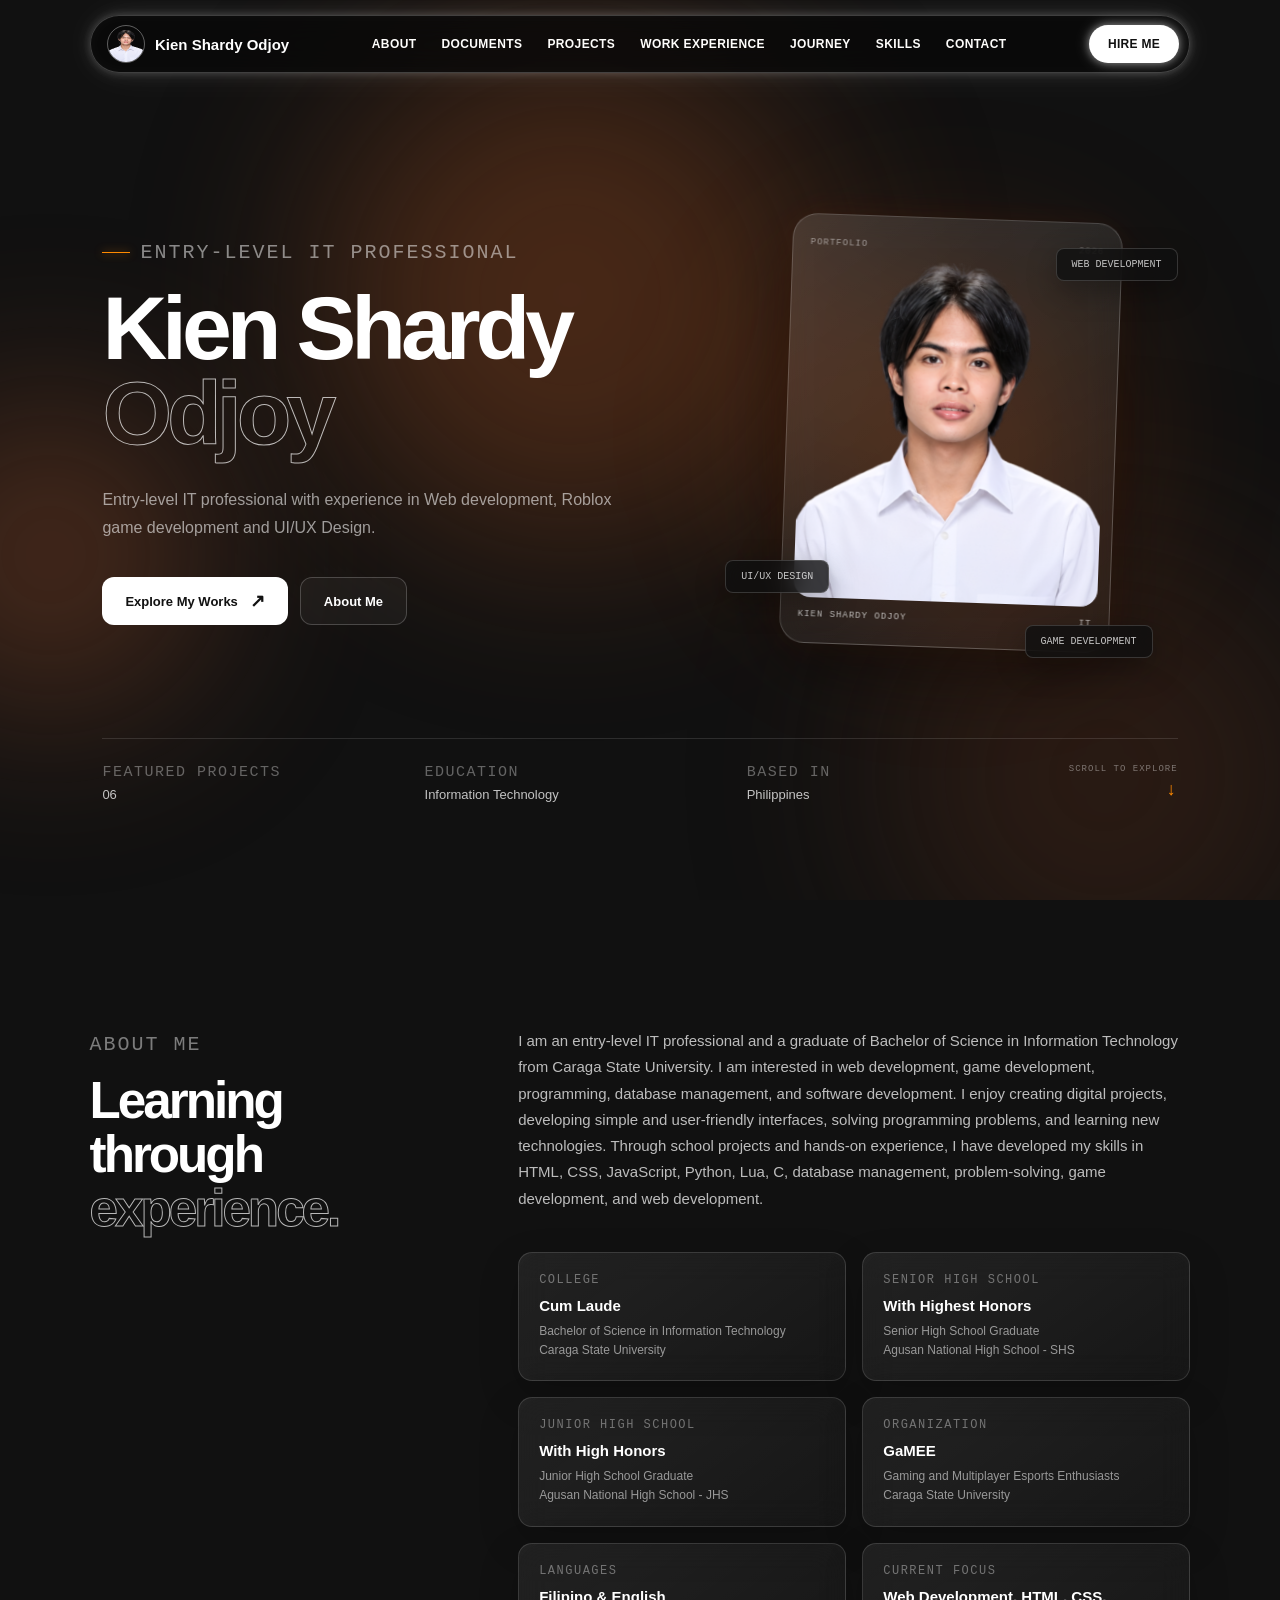
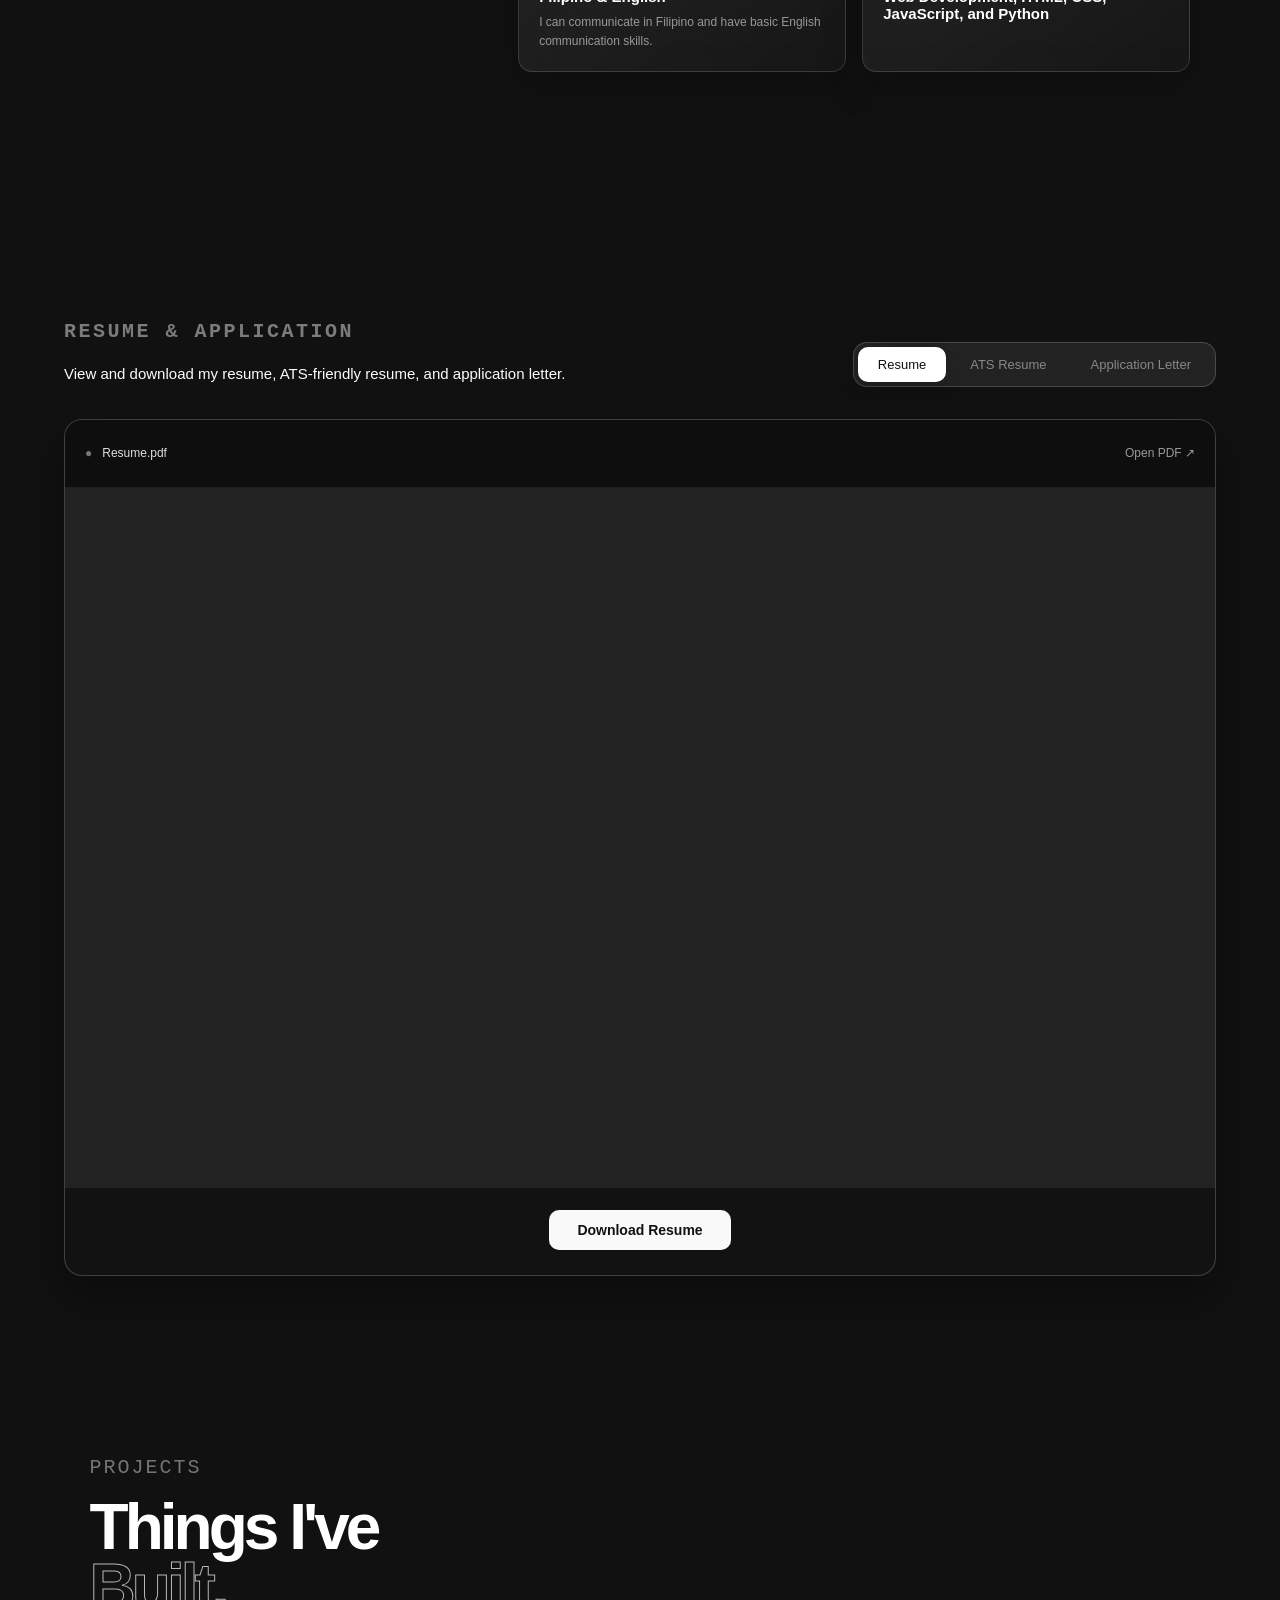
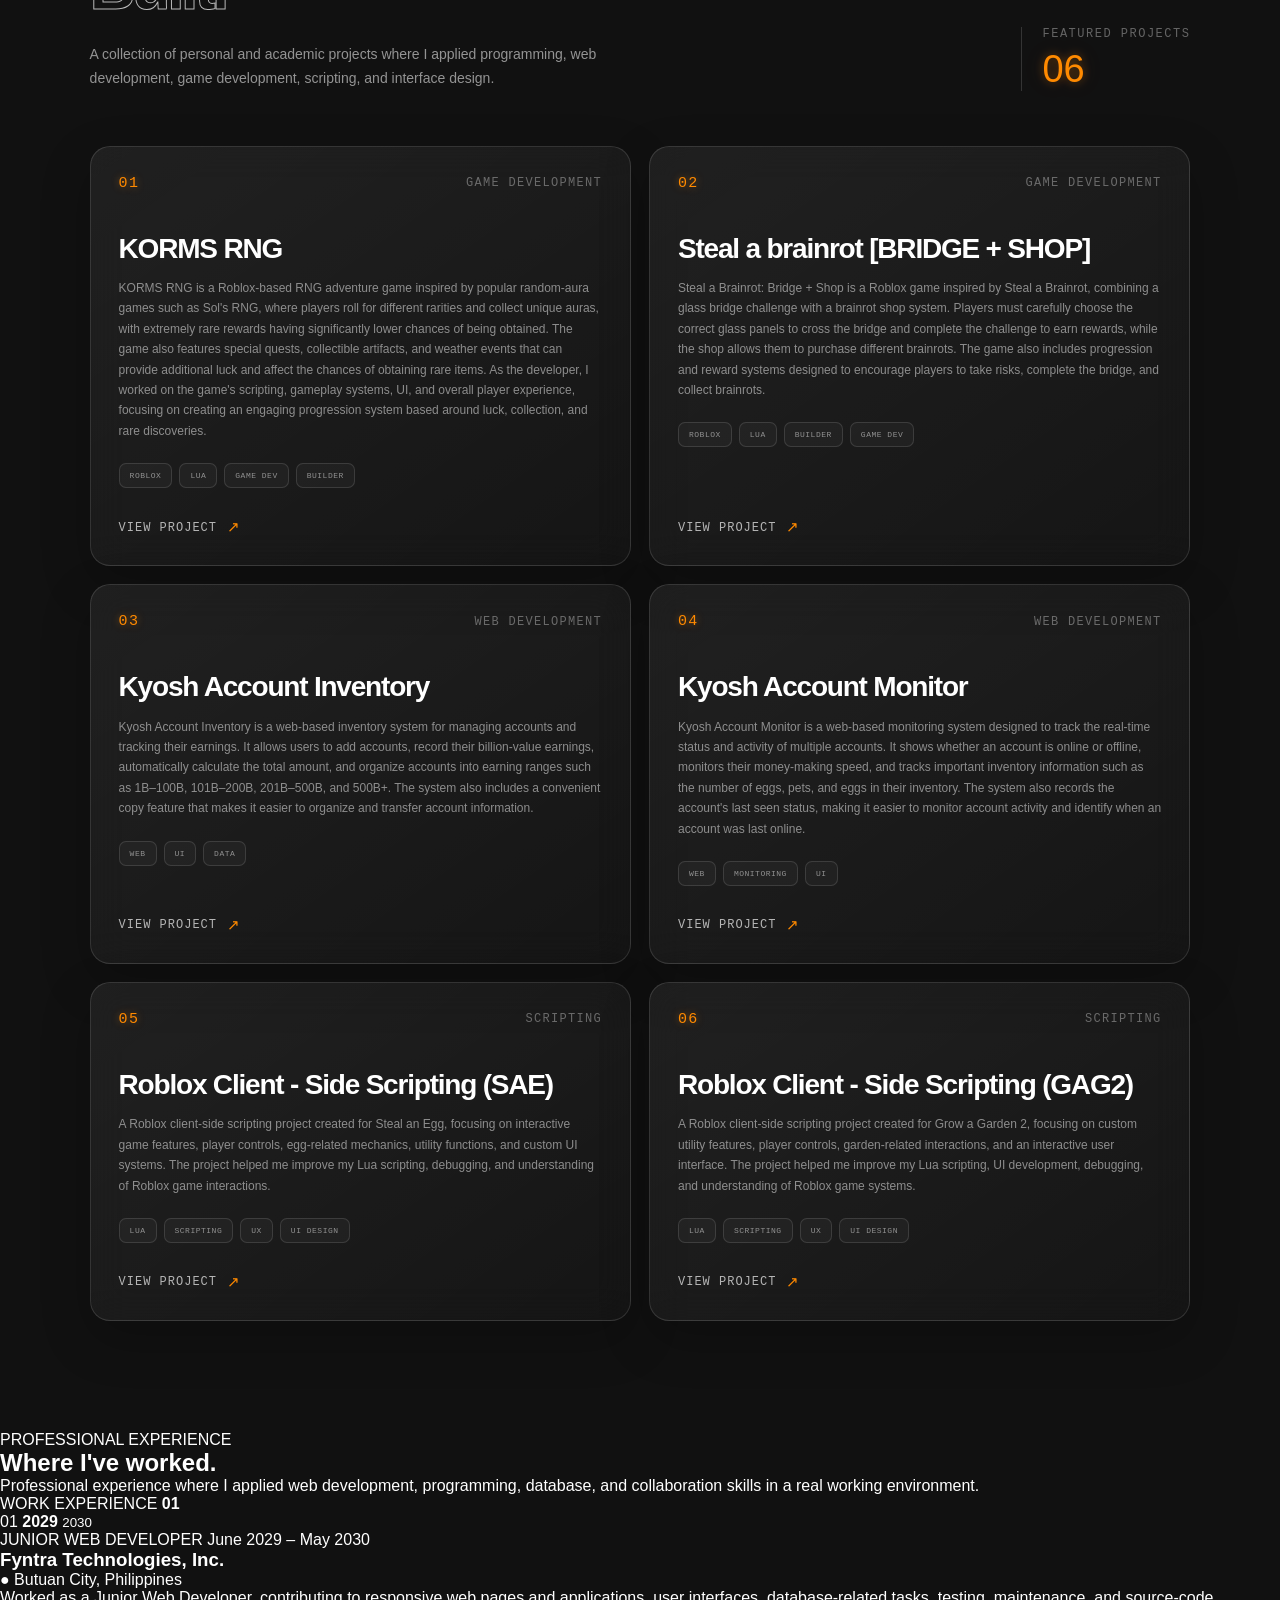
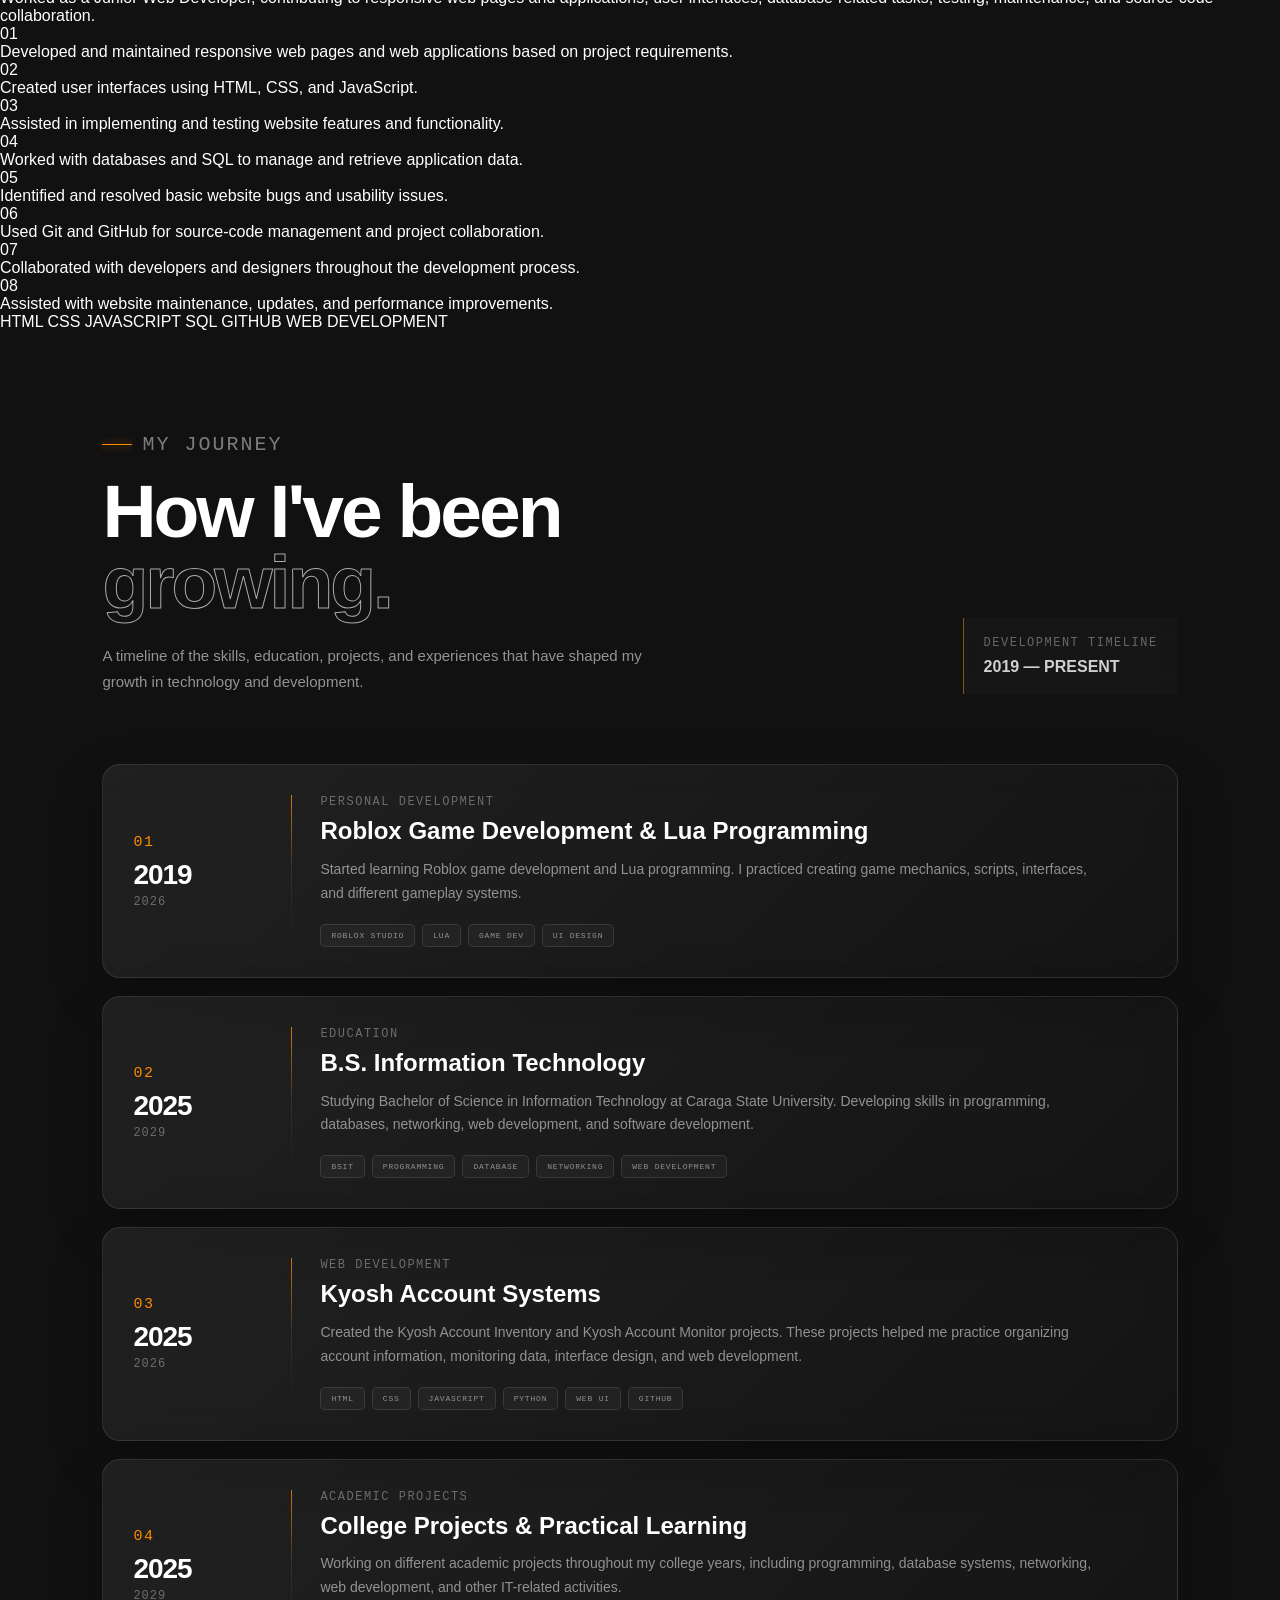
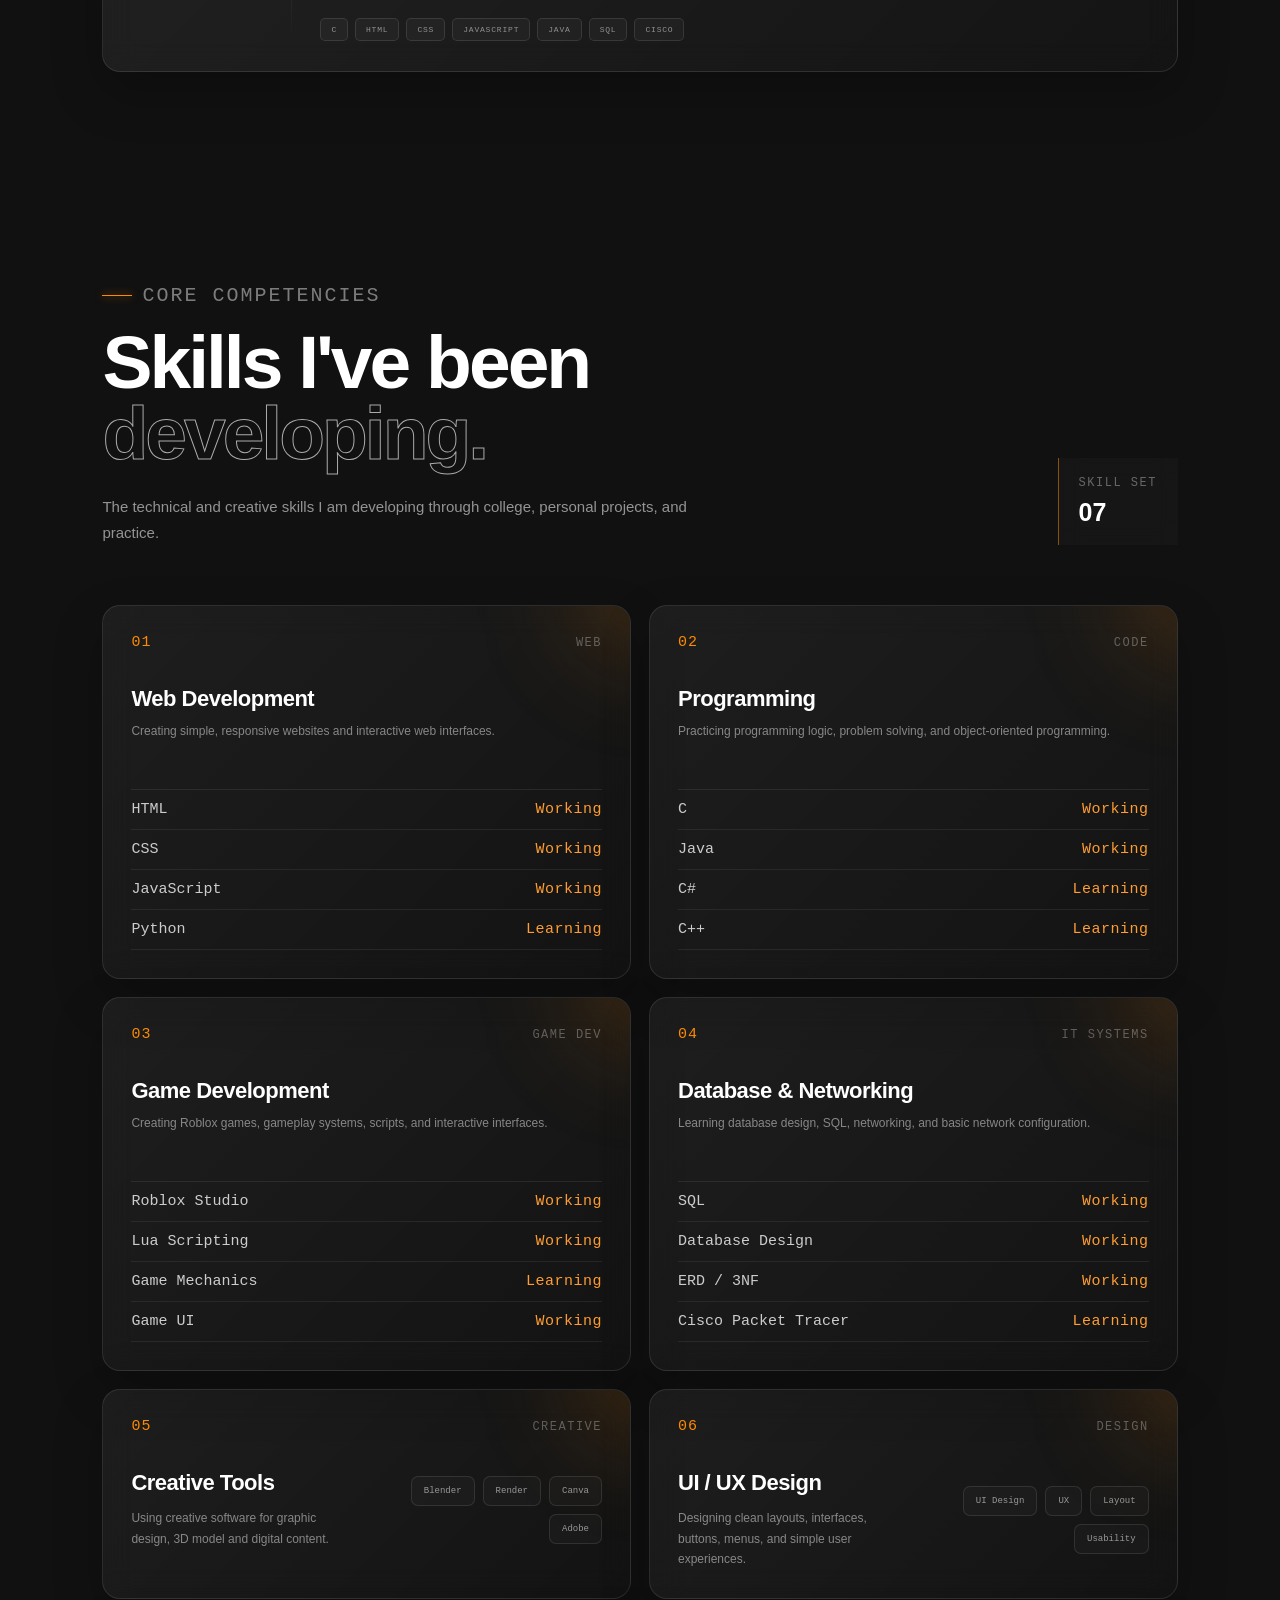
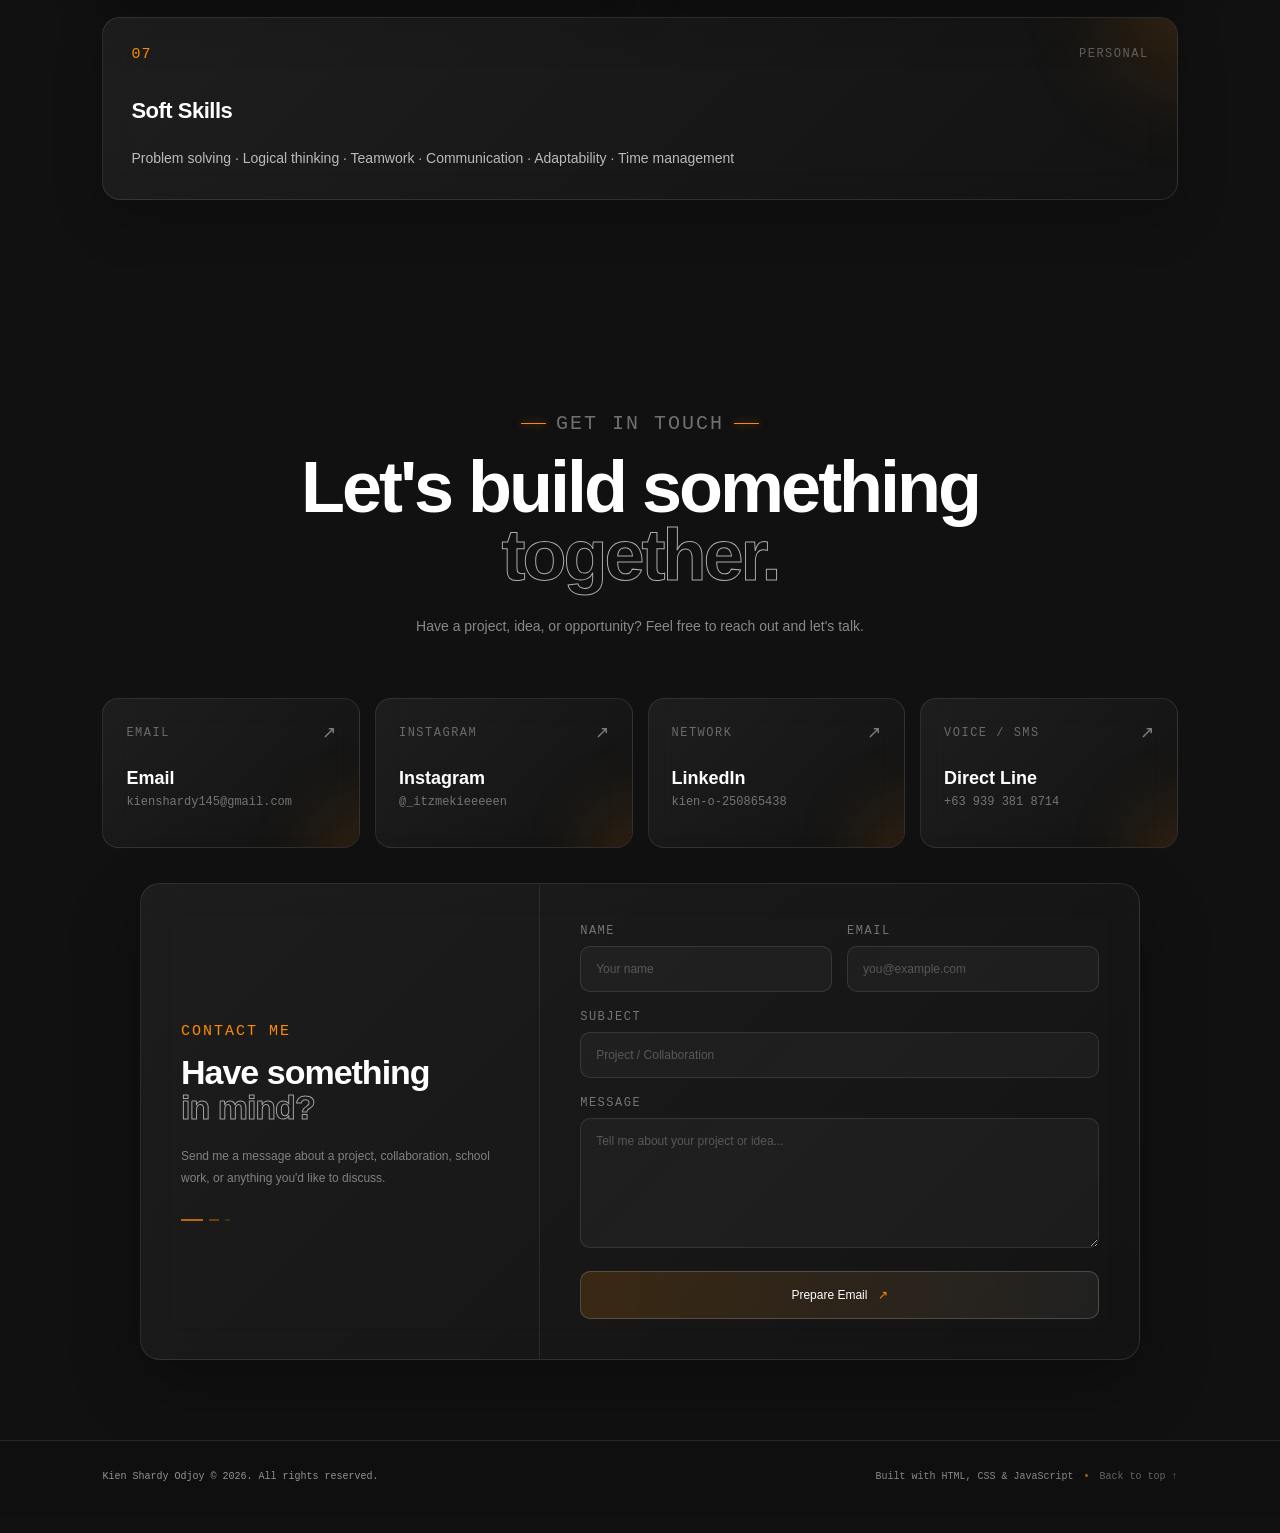
==== commit c7cff90f: "Update stylesheet link path in index.html" ====
--- a/index.html
+++ b/index.html
@@ -8,7 +8,7 @@
 
         <title>ODJOY E-PORTFOLIO</title>
 
-        <link rel="stylesheet" href="css/style.css">
+        <link rel="stylesheet" href="./style.css">
     </head>
 
     <body>
--- a/style.css
+++ b/style.css
@@ -0,0 +1,6193 @@
+/* ================================= */
+/* RESET                             */
+/* ================================= */
+
+* {
+    margin: 0;
+    padding: 0;
+    box-sizing: border-box;
+}
+
+html {
+    scroll-behavior: smooth;
+}
+
+body {
+    font-family: Helvetica, "Helvetica Neue", Arial, sans-serif;
+    overflow-x: hidden;
+    background: #111;
+    color: white;
+}
+
+/* ================================= */
+/* NAVBAR                            */
+/* ================================= */
+
+.navbar {
+    position: fixed;
+
+    top: 15px;
+    left: 50%;
+
+    transform: translateX(-50%);
+
+    width: calc(100% - 60px);
+    max-width: 1100px;
+    min-height: 58px;
+
+    padding: 6px 10px;
+
+    display: flex;
+    align-items: center;
+
+    background: rgba(8, 8, 8, 0.78);
+
+    border: 1px solid rgba(255, 255, 255, 0.22);
+    border-radius: 35px;
+
+    backdrop-filter: blur(20px);
+    -webkit-backdrop-filter: blur(20px);
+
+    box-shadow:
+        0 0 8px rgba(255, 255, 255, 0.18),
+        0 0 20px rgba(255, 255, 255, 0.10),
+        0 0 45px rgba(255, 255, 255, 0.06),
+        inset 0 0 15px rgba(255, 255, 255, 0.03);
+
+    z-index: 1000;
+
+    transition: box-shadow 0.4s ease;
+}
+
+
+/* ================================= */
+/* NAVBAR HOVER GLOW                 */
+/* ================================= */
+
+.navbar:hover {
+    box-shadow:
+        0 0 10px rgba(255, 255, 255, 0.25),
+        0 0 30px rgba(255, 255, 255, 0.14),
+        0 0 60px rgba(255, 255, 255, 0.08),
+        inset 0 0 20px rgba(255, 255, 255, 0.05);
+}
+
+
+/* ================================= */
+/* PROFILE                           */
+/* ================================= */
+
+.nav-profile {
+    display: flex;
+    align-items: center;
+
+    gap: 10px;
+
+    padding-left: 6px;
+
+    flex-shrink: 0;
+
+    cursor: pointer;
+    text-decoration: none;
+}
+
+.profile-image {
+    width: 38px;
+    height: 38px;
+
+    border-radius: 50%;
+
+    overflow: hidden;
+
+    flex-shrink: 0;
+
+    border: 1px solid rgba(255, 255, 255, 0.35);
+
+    transition:
+        transform 0.3s ease,
+        border-color 0.3s ease,
+        box-shadow 0.3s ease;
+}
+
+.profile-image img {
+    width: 100%;
+    height: 100%;
+
+    object-fit: cover;
+
+    display: block;
+
+    transition: transform 0.35s ease;
+}
+
+.nav-profile span {
+    color: #ffffff;
+
+    font-size: 15px;
+    font-weight: 700;
+
+    white-space: nowrap;
+
+    transition:
+        color 0.3s ease,
+        text-shadow 0.3s ease;
+}
+
+
+/* ================================= */
+/* PROFILE HOVER                     */
+/* ================================= */
+
+.nav-profile:hover .profile-image {
+    transform: scale(1.15);
+
+    border-color: #ff8a00;
+
+    box-shadow:
+        0 0 8px rgba(255, 138, 0, 0.8),
+        0 0 18px rgba(255, 138, 0, 0.4);
+}
+
+.nav-profile:hover .profile-image img {
+    transform: scale(1.12);
+}
+
+.nav-profile:hover span {
+    color: #ff8a00;
+
+    text-shadow:
+        0 0 5px rgba(255, 138, 0, 0.8),
+        0 0 12px rgba(255, 138, 0, 0.4);
+}
+
+
+/* ================================= */
+/* NAVIGATION                        */
+/* ================================= */
+
+.navmenu {
+    list-style: none;
+
+    display: flex;
+    align-items: center;
+    justify-content: center;
+
+    gap: 25px;
+
+    margin-left: auto;
+    margin-right: auto;
+
+    padding: 0 20px;
+
+    flex: 1;
+}
+
+.navmenu li {
+    display: flex;
+    align-items: center;
+}
+
+.navmenu a {
+    position: relative;
+
+    color: #fffefc;
+
+    text-decoration: none;
+
+    font-size: 12px;
+    font-weight: 700;
+
+    letter-spacing: 0.4px;
+
+    white-space: nowrap;
+
+    transition:
+        color 0.25s ease,
+        text-shadow 0.25s ease,
+        transform 0.25s ease;
+}
+
+
+/* ================================= */
+/* NAVIGATION HOVER                  */
+/* ================================= */
+
+.navmenu a:hover {
+    color: #ffad42;
+
+    transform: translateY(-1px);
+
+    text-shadow:
+        0 0 5px rgba(255, 140, 0, 0.8),
+        0 0 12px rgba(255, 140, 0, 0.5),
+        0 0 20px rgba(255, 140, 0, 0.25);
+}
+
+
+/* ================================= */
+/* ORANGE UNDERLINE                  */
+/* ================================= */
+
+.navmenu a::after {
+    content: "";
+
+    position: absolute;
+
+    left: 50%;
+    bottom: -7px;
+
+    width: 0;
+    height: 2px;
+
+    background: #ff8a00;
+
+    box-shadow:
+        0 0 5px #ff8a00,
+        0 0 10px rgba(255, 138, 0, 0.5);
+
+    transform: translateX(-50%);
+
+    transition: width 0.25s ease;
+}
+
+.navmenu a:hover::after {
+    width: 70%;
+}
+
+
+/* ================================= */
+/* HIRE ME BUTTON                    */
+/* ================================= */
+
+.hire-button {
+    display: flex;
+
+    align-items: center;
+    justify-content: center;
+
+    flex-shrink: 0;
+
+    min-width: 90px;
+    height: 38px;
+
+    padding: 0 18px;
+
+    background: #ffffff;
+    color: #111111 !important;
+
+    border-radius: 25px;
+
+    text-decoration: none;
+
+    font-size: 12px;
+    font-weight: 800;
+
+    letter-spacing: 0.3px;
+
+    white-space: nowrap;
+
+    box-shadow:
+        0 0 8px rgba(255, 255, 255, 0.5),
+        0 0 18px rgba(255, 255, 255, 0.2);
+
+    transition:
+        transform 0.25s ease,
+        box-shadow 0.25s ease,
+        background 0.25s ease;
+}
+
+
+/* ================================= */
+/* HIRE BUTTON HOVER                 */
+/* ================================= */
+
+.hire-button:hover {
+    background: #ff8a00;
+    color: #000000 !important;
+
+    transform: scale(1.05);
+
+    box-shadow:
+        0 0 10px rgba(255, 136, 0, 0.8),
+        0 0 25px rgba(255, 136, 0, 0.45),
+        0 0 40px rgba(255, 136, 0, 0.2);
+}
+
+
+/* ================================= */
+/* MAIN WEBSITE                      */
+/* ================================= */
+
+main {
+    position: relative;
+
+    min-height: 100vh;
+
+    background: #111;
+
+    overflow: hidden;
+}
+
+
+/* ================================= */
+/* GLOBAL BACKGROUND                 */
+/* ================================= */
+
+.site-background {
+    position: fixed;
+
+    inset: 0;
+
+    width: 100%;
+    height: 100%;
+
+    overflow: hidden;
+
+    pointer-events: none;
+
+    z-index: 0;
+}
+
+
+/* ================================= */
+/* BLURRED CIRCLES                   */
+/* ================================= */
+
+.circle {
+    position: absolute;
+
+    border-radius: 50%;
+
+    pointer-events: none;
+
+    filter: blur(100px);
+
+    opacity: 0.45;
+}
+
+
+/* ================================= */
+/* CIRCLE 1                          */
+/* ================================= */
+
+.circle1 {
+    width: 500px;
+    height: 500px;
+
+    background: #8b451f;
+
+    top: 5%;
+    left: 25%;
+
+    animation: float1 12s ease-in-out infinite alternate;
+}
+
+
+/* ================================= */
+/* CIRCLE 2                          */
+/* ================================= */
+
+.circle2 {
+    width: 450px;
+    height: 450px;
+
+    background: #4a2818;
+
+    bottom: -100px;
+    right: -50px;
+
+    animation: float2 15s ease-in-out infinite alternate;
+}
+
+
+/* ================================= */
+/* CIRCLE 3                          */
+/* ================================= */
+
+.circle3 {
+    width: 300px;
+    height: 300px;
+
+    background: #a0522d;
+
+    top: 45%;
+    left: -100px;
+
+    animation: float3 10s ease-in-out infinite alternate;
+}
+
+
+/* ================================= */
+/* SECTIONS                          */
+/* ================================= */
+
+.background,
+.content-section {
+    position: relative;
+
+    z-index: 1;
+
+    background: transparent;
+}
+
+
+/* ================================= */
+/* HOME                              */
+/* ================================= */
+
+.background {
+    min-height: 100vh;
+
+    display: flex;
+
+    justify-content: center;
+    align-items: center;
+}
+
+
+/* ================================= */
+/* HOME CONTENT                      */
+/* ================================= */
+
+.home-content {
+    position: relative;
+
+    z-index: 2;
+
+    text-align: center;
+
+    color: white;
+}
+
+.home-content h1 {
+    font-size: clamp(50px, 8vw, 100px);
+
+    font-weight: 800;
+
+    letter-spacing: -3px;
+
+    text-shadow:
+        0 0 10px rgba(255, 255, 255, 0.2),
+        0 0 30px rgba(255, 138, 0, 0.15);
+}
+
+.home-content p {
+    margin-top: 10px;
+
+    font-size: 18px;
+
+    color: rgba(255, 255, 255, 0.75);
+}
+
+
+/* ================================= */
+/* OTHER SECTIONS                    */
+/* ================================= */
+
+.content-section {
+    min-height: 100vh;
+
+    padding: 120px 10%;
+
+    color: white;
+}
+
+.content-section h2 {
+    color: #ff8a00;
+
+    font-size: 40px;
+
+    font-weight: 800;
+
+    text-shadow:
+        0 0 8px rgba(255, 138, 0, 0.35),
+        0 0 20px rgba(255, 138, 0, 0.15);
+}
+
+.content-section p {
+    margin-top: 15px;
+
+    color: rgba(255, 255, 255, 0.75);
+
+    font-size: 16px;
+
+    line-height: 1.7;
+}
+
+
+/* ================================= */
+/* CIRCLE ANIMATIONS                 */
+/* ================================= */
+
+@keyframes float1 {
+
+    0% {
+        transform: translate(0, 0);
+    }
+
+    50% {
+        transform: translate(120px, 80px);
+    }
+
+    100% {
+        transform: translate(-80px, 180px);
+    }
+}
+
+
+@keyframes float2 {
+
+    0% {
+        transform: translate(0, 0);
+    }
+
+    50% {
+        transform: translate(-120px, -80px);
+    }
+
+    100% {
+        transform: translate(-200px, 50px);
+    }
+}
+
+
+@keyframes float3 {
+
+    0% {
+        transform: translate(0, 0);
+    }
+
+    50% {
+        transform: translate(150px, -100px);
+    }
+
+    100% {
+        transform: translate(250px, 100px);
+    }
+}
+
+
+/* ================================= */
+/* TABLET                            */
+/* ================================= */
+
+@media (max-width: 1000px) {
+
+    .navbar {
+        width: calc(100% - 40px);
+
+        top: 15px;
+    }
+
+    .navmenu {
+        gap: 15px;
+
+        padding: 0 10px;
+    }
+
+    .nav-profile span {
+        display: none;
+    }
+}
+
+
+/* ================================= */
+/* MOBILE                            */
+/* ================================= */
+
+@media (max-width: 750px) {
+
+    .navbar {
+        top: 12px;
+        left: 5%;
+
+        transform: none;
+
+        width: 90%;
+
+        min-height: 54px;
+    }
+
+    .navmenu {
+        display: none;
+    }
+
+    .nav-profile {
+        margin-right: auto;
+    }
+
+    .hire-button {
+        min-width: 85px;
+
+        height: 36px;
+
+        padding: 0 15px;
+    }
+
+    .circle1 {
+        width: 350px;
+        height: 350px;
+    }
+
+    .circle2 {
+        width: 320px;
+        height: 320px;
+    }
+
+    .circle3 {
+        width: 220px;
+        height: 220px;
+    }
+
+    .content-section {
+        padding: 110px 7%;
+    }
+
+    .content-section h2 {
+        font-size: 32px;
+    }
+}
+
+
+/* ================================= */
+/* SMALL MOBILE                      */
+/* ================================= */
+
+@media (max-width: 450px) {
+
+    .navbar {
+        width: 92%;
+
+        left: 4%;
+    }
+
+    .profile-image {
+        width: 34px;
+        height: 34px;
+    }
+
+    .hire-button {
+        min-width: 78px;
+
+        padding: 0 12px;
+
+        font-size: 11px;
+    }
+
+    .content-section {
+        padding-left: 6%;
+        padding-right: 6%;
+    }
+}
+
+/* ================================= */
+/* CUSTOM HERO                       */
+/* ================================= */
+
+.background {
+    min-height: 100vh;
+
+    padding: 130px 8% 45px;
+
+    display: flex;
+    flex-direction: column;
+    justify-content: center;
+
+    position: relative;
+    z-index: 1;
+}
+
+
+/* ================================= */
+/* HERO WRAPPER                      */
+/* ================================= */
+
+.hero-wrapper {
+    width: 100%;
+    max-width: 1150px;
+
+    margin: 0 auto;
+
+    display: grid;
+    grid-template-columns: 1.1fr 0.9fr;
+
+    align-items: center;
+
+    gap: 70px;
+}
+
+
+/* ================================= */
+/* HERO TEXT                         */
+/* ================================= */
+
+.hero-text {
+    position: relative;
+    z-index: 3;
+}
+
+.hero-label {
+    display: flex;
+    align-items: center;
+    gap: 10px;
+
+    margin-bottom: 22px;
+
+    font-family: monospace;
+    font-size: 20px;
+    letter-spacing: 2px;
+
+    color: rgba(255,255,255,0.5);
+}
+
+.hero-label span {
+    width: 28px;
+    height: 1px;
+
+    background: #ff8a00;
+
+    box-shadow:
+        0 0 8px rgba(255,138,0,0.8);
+}
+
+
+/* ================================= */
+/* NAME                              */
+/* ================================= */
+
+.hero-text h1 {
+    margin: 0;
+
+    max-width: 650px;
+
+    font-size: clamp(58px, 7vw, 105px);
+
+    line-height: 0.95;
+
+    letter-spacing: -5px;
+
+    font-weight: 800;
+
+    color: white;
+}
+
+.hero-text h1 strong {
+    display: block;
+
+    color: transparent;
+
+    -webkit-text-stroke: 1px rgba(255,255,255,0.7);
+
+    font-weight: 800;
+}
+
+
+/* ================================= */
+/* DESCRIPTION                       */
+/* ================================= */
+
+.hero-description {
+    max-width: 540px;
+
+    margin-top: 30px;
+
+    color: rgba(255,255,255,0.58);
+
+    font-size: 16px;
+
+    line-height: 1.75;
+}
+
+
+/* ================================= */
+/* BUTTONS                           */
+/* ================================= */
+
+.hero-buttons {
+    display: flex;
+
+    gap: 12px;
+
+    margin-top: 35px;
+}
+
+.hero-btn {
+    min-height: 48px;
+
+    padding: 0 23px;
+
+    display: inline-flex;
+
+    align-items: center;
+    justify-content: center;
+
+    gap: 12px;
+
+    border-radius: 12px;
+
+    text-decoration: none;
+
+    font-size: 13px;
+
+    font-weight: 700;
+
+    transition:
+        transform 0.25s ease,
+        background 0.25s ease,
+        border-color 0.25s ease;
+}
+
+.hero-btn.primary {
+    background: #ffffff;
+
+    color: #111111;
+}
+
+.hero-btn.primary span {
+    font-size: 18px;
+}
+
+.hero-btn.secondary {
+    color: white;
+
+    border: 1px solid rgba(255,255,255,0.2);
+
+    background: rgba(255,255,255,0.04);
+}
+
+.hero-btn:hover {
+    transform: translateY(-3px);
+}
+
+.hero-btn.primary:hover {
+    background: #ff8a00;
+
+    color: #000;
+}
+
+.hero-btn.secondary:hover {
+    border-color: rgba(255,138,0,0.6);
+
+    background: rgba(255,138,0,0.08);
+}
+
+
+/* ================================= */
+/* RIGHT VISUAL                      */
+/* ================================= */
+
+.hero-visual {
+    position: relative;
+
+    min-height: 500px;
+
+    display: flex;
+
+    align-items: center;
+    justify-content: center;
+}
+
+
+/* ================================= */
+/* GLOW                              */
+/* ================================= */
+
+.visual-glow {
+    position: absolute;
+
+    width: 320px;
+    height: 320px;
+
+    border-radius: 50%;
+
+    background: rgba(255, 94, 0, 0.22);
+
+    filter: blur(90px);
+}
+
+
+/* ================================= */
+/* IMAGE CARD                        */
+/* ================================= */
+
+.image-card {
+    position: relative;
+
+    width: 330px;
+    height: 430px;
+
+    padding: 12px;
+
+    border-radius: 25px;
+
+    background:
+        linear-gradient(
+            145deg,
+            rgba(255,255,255,0.12),
+            rgba(255,255,255,0.025)
+        );
+
+    border: 1px solid rgba(255,255,255,0.2);
+
+    backdrop-filter: blur(15px);
+
+    box-shadow:
+        0 25px 70px rgba(0,0,0,0.45),
+        0 0 35px rgba(255,100,0,0.08);
+
+    z-index: 2;
+
+    transform: rotate(2deg);
+
+    transition:
+        transform 0.4s ease;
+}
+
+.image-card:hover {
+    transform: rotate(0deg) translateY(-8px);
+}
+
+
+/* ================================= */
+/* IMAGE                             */
+/* ================================= */
+
+.image-card img {
+    width: 100%;
+    height: calc(100% - 65px);
+
+    object-fit: cover;
+
+    border-radius: 17px;
+
+    display: block;
+}
+
+
+/* ================================= */
+/* IMAGE CARD LABELS                 */
+/* ================================= */
+
+.image-top,
+.image-bottom {
+    height: 32px;
+
+    display: flex;
+
+    align-items: center;
+    justify-content: space-between;
+
+    padding: 0 5px;
+
+    font-family: monospace;
+
+    font-size: 9px;
+
+    letter-spacing: 1px;
+
+    color: rgba(255,255,255,0.5);
+}
+
+.image-bottom {
+    height: 33px;
+
+    color: rgba(255,255,255,0.7);
+}
+
+
+/* ================================= */
+/* FLOATING TAGS                     */
+/* ================================= */
+
+.floating-tag {
+    position: absolute;
+
+    padding: 10px 15px;
+
+    border-radius: 8px;
+
+    background: rgba(15,15,15,0.8);
+
+    border: 1px solid rgba(255,255,255,0.16);
+
+    backdrop-filter: blur(12px);
+
+    font-family: monospace;
+
+    font-size: 10px;
+
+    color: rgba(255,255,255,0.75);
+
+    z-index: 4;
+
+    box-shadow:
+        0 10px 30px rgba(0,0,0,0.3);
+}
+
+.tag-one {
+    top: 65px;
+    right: 0;
+}
+
+.tag-two {
+    bottom: 90px;
+    left: 0;
+}
+
+.tag-three {
+    bottom: 25px;
+    right: 25px;
+}
+
+
+/* ================================= */
+/* HERO FOOTER                       */
+/* ================================= */
+
+.hero-footer {
+    width: 100%;
+    max-width: 1150px;
+
+    margin: 55px auto 0;
+
+    padding-top: 25px;
+
+    border-top: 1px solid rgba(255,255,255,0.12);
+
+    display: grid;
+
+    grid-template-columns:
+        1fr
+        1fr
+        1fr
+        auto;
+
+    gap: 30px;
+}
+
+.hero-footer > div {
+    display: flex;
+
+    flex-direction: column;
+
+    gap: 6px;
+}
+
+.footer-label {
+    font-family: monospace;
+
+    font-size: 15px;
+
+    letter-spacing: 1.5px;
+
+    color: rgba(255,255,255,0.35);
+}
+
+.hero-footer strong {
+    font-size: 13px;
+
+    font-weight: 500;
+
+    color: rgba(255,255,255,0.75);
+}
+
+.scroll-indicator {
+    align-items: flex-end;
+
+    font-family: monospace;
+
+    font-size: 9px;
+
+    letter-spacing: 1px;
+
+    color: rgba(255,255,255,0.4);
+}
+
+.scroll-indicator span {
+    color: #ff8a00;
+
+    font-size: 18px;
+}
+
+
+/* ================================= */
+/* TABLET                            */
+/* ================================= */
+
+@media (max-width: 900px) {
+
+    .hero-wrapper {
+        grid-template-columns: 1fr;
+
+        text-align: center;
+
+        gap: 50px;
+    }
+
+    .hero-text {
+        display: flex;
+
+        flex-direction: column;
+
+        align-items: center;
+    }
+
+    .hero-label {
+        justify-content: center;
+    }
+
+    .hero-description {
+        max-width: 600px;
+    }
+
+    .hero-visual {
+        min-height: 430px;
+    }
+
+    .hero-footer {
+        grid-template-columns: repeat(3, 1fr);
+    }
+
+    .scroll-indicator {
+        display: none !important;
+    }
+}
+
+
+/* ================================= */
+/* MOBILE                            */
+/* ================================= */
+
+@media (max-width: 600px) {
+
+    .background {
+        padding: 120px 6% 40px;
+    }
+
+    .hero-text h1 {
+        font-size: 52px;
+
+        letter-spacing: -3px;
+    }
+
+    .hero-description {
+        font-size: 14px;
+    }
+
+    .hero-buttons {
+        flex-wrap: wrap;
+
+        justify-content: center;
+    }
+
+    .hero-visual {
+        min-height: 380px;
+    }
+
+    .image-card {
+        width: 270px;
+        height: 350px;
+    }
+
+    .floating-tag {
+        font-size: 8px;
+
+        padding: 8px 10px;
+    }
+
+    .tag-one {
+        top: 30px;
+        right: 0;
+    }
+
+    .tag-two {
+        bottom: 70px;
+        left: 0;
+    }
+
+    .tag-three {
+        bottom: 20px;
+        right: 0;
+    }
+
+    .hero-footer {
+        grid-template-columns: 1fr 1fr;
+
+        gap: 20px;
+    }
+}
+
+
+/* ================================= */
+/* SMALL MOBILE                      */
+/* ================================= */
+
+@media (max-width: 400px) {
+
+    .hero-text h1 {
+        font-size: 43px;
+    }
+
+    .image-card {
+        width: 240px;
+        height: 320px;
+    }
+
+    .hero-footer {
+        grid-template-columns: 1fr;
+    }
+
+}
+
+/* ================================= */
+/* ABOUT SECTION                     */
+/* ================================= */
+
+.about-section {
+    position: relative;
+    z-index: 1;
+
+    min-height: 100vh;
+
+    padding: 100px 7% 100px;
+
+    display: flex;
+    align-items: center;
+
+    color: white;
+}
+
+
+/* ================================= */
+/* ABOUT WRAPPER                     */
+/* ================================= */
+
+.about-wrapper {
+    width: 100%;
+    max-width: 1150px;
+
+    margin: 0 auto;
+
+    display: grid;
+
+    grid-template-columns: 0.8fr 1.5fr;
+
+    gap: 70px;
+
+    align-items: start;
+}
+
+
+/* ================================= */
+/* ABOUT HEADING                     */
+/* ================================= */
+
+.about-heading {
+    padding-top: 5px;
+}
+
+.section-label {
+    display: block;
+
+    margin-bottom: 18px;
+
+    font-family: monospace;
+
+    font-size: 20px;
+
+    letter-spacing: 2px;
+
+    color: rgba(255,255,255,0.45);
+}
+
+.about-heading h2 {
+    margin: 0;
+
+    max-width: 350px;
+
+    font-size: clamp(40px, 4vw, 62px);
+
+    line-height: 1.05;
+
+    letter-spacing: -3px;
+
+    font-weight: 700;
+
+    color: white;
+}
+
+.about-heading h2 strong {
+    display: block;
+
+    color: transparent;
+
+    -webkit-text-stroke: 1px rgba(255,255,255,0.7);
+
+    font-weight: 700;
+}
+
+
+/* ================================= */
+/* ABOUT CONTENT                     */
+/* ================================= */
+
+.about-content {
+    max-width: 750px;
+}
+
+.about-intro {
+    margin: 0 0 20px;
+
+    color: rgba(255,255,255,0.72);
+
+    font-size: 15px;
+
+    line-height: 1.75;
+}
+
+
+/* ================================= */
+/* ABOUT GRID                        */
+/* ================================= */
+
+.about-grid {
+    margin-top: 40px;
+
+    display: grid;
+
+    grid-template-columns: 1fr 1fr;
+
+    gap: 16px;
+}
+
+
+/* ================================= */
+/* ABOUT CARD                        */
+/* ================================= */
+
+.about-card {
+    min-height: 125px;
+
+    padding: 20px;
+
+    border-radius: 14px;
+
+    background:
+        linear-gradient(
+            145deg,
+            rgba(255,255,255,0.075),
+            rgba(255,255,255,0.025)
+        );
+
+    border: 1px solid rgba(255,255,255,0.14);
+
+    backdrop-filter: blur(15px);
+    -webkit-backdrop-filter: blur(15px);
+
+    box-shadow:
+        0 15px 40px rgba(0,0,0,0.18),
+        inset 0 0 20px rgba(255,255,255,0.015);
+
+    transition:
+        transform 0.3s ease,
+        border-color 0.3s ease,
+        box-shadow 0.3s ease;
+}
+
+
+/* ================================= */
+/* CARD HOVER                        */
+/* ================================= */
+
+.about-card:hover {
+    transform: translateY(-5px);
+
+    border-color: rgba(255,138,0,0.45);
+
+    box-shadow:
+        0 15px 40px rgba(0,0,0,0.3),
+        0 0 25px rgba(255,138,0,0.08);
+}
+
+
+/* ================================= */
+/* CARD LABEL                        */
+/* ================================= */
+
+.card-label {
+    display: block;
+
+    margin-bottom: 10px;
+
+    font-family: monospace;
+
+    font-size: 12px;
+
+    letter-spacing: 1.5px;
+
+    color: rgba(255,255,255,0.38);
+}
+
+
+/* ================================= */
+/* CARD TITLE                        */
+/* ================================= */
+
+.about-card strong {
+    display: block;
+
+    margin-bottom: 8px;
+
+    font-size: 15px;
+
+    font-weight: 600;
+
+    color: #ffffff;
+}
+
+
+/* ================================= */
+/* CARD DESCRIPTION                  */
+/* ================================= */
+
+.about-card p {
+    margin: 0;
+
+    color: rgba(255,255,255,0.55);
+
+    font-size: 12px;
+
+    line-height: 1.6;
+}
+
+
+/* ================================= */
+/* ORANGE ACCENT                     */
+/* ================================= */
+
+.about-card:hover .card-label {
+    color: #ff8a00;
+
+    text-shadow:
+        0 0 8px rgba(255,138,0,0.45);
+}
+
+
+/* ================================= */
+/* TABLET                            */
+/* ================================= */
+
+@media (max-width: 900px) {
+
+    .about-wrapper {
+        grid-template-columns: 1fr;
+
+        gap: 40px;
+
+        text-align: center;
+    }
+
+    .about-heading {
+        display: flex;
+
+        flex-direction: column;
+
+        align-items: center;
+    }
+
+    .about-heading h2 {
+        max-width: 600px;
+    }
+
+    .about-content {
+        max-width: 700px;
+
+        margin: 0 auto;
+    }
+
+    .about-intro {
+        text-align: center;
+    }
+
+}
+
+
+/* ================================= */
+/* MOBILE                            */
+/* ================================= */
+
+@media (max-width: 600px) {
+
+    .about-section {
+        padding: 110px 6% 70px;
+    }
+
+    .about-heading h2 {
+        font-size: 43px;
+
+        letter-spacing: -2px;
+    }
+
+    .about-intro {
+        font-size: 14px;
+    }
+
+    .about-grid {
+        grid-template-columns: 1fr;
+
+        gap: 14px;
+
+        margin-top: 30px;
+    }
+
+    .about-card {
+        min-height: auto;
+
+        padding: 18px;
+
+        text-align: left;
+    }
+
+}
+
+/* =========================================================
+   DOCUMENTS / RESUME SECTION
+   ========================================================= */
+
+.documents-section {
+    position: relative;
+    min-height: 100vh;
+    padding: 120px 5% 80px;
+    color: #fff;
+}
+
+.documents-section .section-label {
+    font-family: monospace;
+    font-size: 20px;
+    font-weight: 600;
+    letter-spacing: 2.5px;
+    color: rgba(255,255,255,0.45);
+}
+
+.documents-section .section-description {
+    margin-top: 8px;
+    color: #fcfcfc;
+    font-size: 15px;
+}
+
+
+/* =========================================================
+   DOCUMENT TABS
+   ========================================================= */
+
+.document-tabs {
+    display: flex;
+    align-items: center;
+    gap: 4px;
+
+    width: fit-content;
+    margin-left: auto;
+    margin-top: -45px;
+    margin-bottom: 32px;
+
+    padding: 4px;
+
+    background: rgba(255, 255, 255, 0.08);
+    border: 1px solid rgba(255, 255, 255, 0.18);
+    border-radius: 14px;
+
+    backdrop-filter: blur(15px);
+    -webkit-backdrop-filter: blur(15px);
+}
+
+.document-tab {
+    border: none;
+    outline: none;
+
+    padding: 10px 20px;
+
+    background: transparent;
+    color: #888;
+
+    border-radius: 10px;
+
+    font-size: 13px;
+    cursor: pointer;
+
+    transition: all 0.25s ease;
+}
+
+.document-tab:hover {
+    color: #ff8a00;
+}
+
+.document-tab.active {
+    background: #fff;
+    color: #111;
+
+    box-shadow: 0 3px 15px rgba(0, 0, 0, 0.25);
+}
+
+
+/* =========================================================
+   DOCUMENT CONTAINER
+   ========================================================= */
+
+.document-viewer {
+    display: none;
+
+    width: 100%;
+
+    overflow: hidden;
+
+    background: rgba(20, 20, 20, 0.65);
+
+    border: 1px solid rgba(255, 255, 255, 0.2);
+
+    border-radius: 18px;
+
+    box-shadow:
+        0 20px 50px rgba(0, 0, 0, 0.35);
+
+    backdrop-filter: blur(20px);
+    -webkit-backdrop-filter: blur(20px);
+
+    animation: documentFade 0.3s ease;
+}
+
+.document-viewer.active {
+    display: block;
+}
+
+@keyframes documentFade {
+    from {
+        opacity: 0;
+        transform: translateY(8px);
+    }
+
+    to {
+        opacity: 1;
+        transform: translateY(0);
+    }
+}
+
+
+/* =========================================================
+   DOCUMENT HEADER
+   ========================================================= */
+
+.document-header {
+    height: 68px;
+
+    display: flex;
+    align-items: center;
+    justify-content: space-between;
+
+    padding: 0 20px;
+
+    background: rgba(15, 15, 15, 0.85);
+
+    border-bottom: 1px solid rgba(255, 255, 255, 0.08);
+
+    font-size: 13px;
+}
+
+.document-header span {
+    color: #dddddd;
+
+    font-family: Helvetica, "Helvetica Neue", Arial, sans-serif;
+    font-size: 12px;
+    font-weight: 500;
+}
+
+.document-header span:first-letter {
+    color: #777;
+}
+
+.open-pdf {
+    color: #999;
+    text-decoration: none;
+    font-size: 12px;
+
+    transition: color 0.2s ease;
+}
+
+.open-pdf:hover {
+    color: #ff8a00;
+}
+
+
+/* =========================================================
+   PDF VIEWER
+   ========================================================= */
+
+.pdf-viewer {
+    display: block;
+
+    width: 100%;
+    height: 700px;
+
+    border: none;
+
+    background: #222;
+}
+
+
+/* =========================================================
+   DOWNLOAD BUTTON
+   ========================================================= */
+
+.download-document {
+    display: block;
+
+    width: fit-content;
+
+    margin: 22px auto 25px;
+    padding: 12px 28px;
+
+    background: #faf9f9;
+    color: #111;
+
+    border-radius: 10px;
+
+    font-size: 14px;
+    font-weight: 600;
+
+    text-decoration: none;
+
+    transition:
+        transform 0.2s ease,
+        box-shadow 0.2s ease,
+        background 0.2s ease;
+}
+
+.download-document:hover {
+    background: #ff9d2e;
+
+    transform: translateY(-2px);
+
+    box-shadow:
+        0 8px 25px rgba(255, 138, 0, 0.25);
+}
+
+
+/* =========================================================
+   MOBILE
+   ========================================================= */
+
+@media (max-width: 768px) {
+
+    .documents-section {
+        padding: 100px 20px 60px;
+    }
+
+    .documents-section h2 {
+        font-size: 32px;
+    }
+
+    .document-tabs {
+        width: 100%;
+
+        margin: 25px 0;
+
+        overflow-x: auto;
+
+        justify-content: flex-start;
+    }
+
+    .document-tab {
+        white-space: nowrap;
+        padding: 9px 15px;
+    }
+
+    .document-header {
+        height: 58px;
+        padding: 0 14px;
+    }
+
+    .pdf-viewer {
+        height: 550px;
+    }
+}
+
+@media (max-width: 480px) {
+
+    .documents-section h2 {
+        font-size: 28px;
+    }
+
+    .document-tabs {
+        border-radius: 12px;
+    }
+
+    .document-tab {
+        font-size: 11px;
+        padding: 8px 12px;
+    }
+
+    .pdf-viewer {
+        height: 500px;
+    }
+}
+
+/* =========================================================
+   PROJECTS SECTION
+   ========================================================= */
+
+.projects-section {
+    position: relative;
+
+    z-index: 1;
+
+    min-height: 100vh;
+
+    padding: 100px 7% 110px;
+
+    color: white;
+
+    overflow: hidden;
+}
+
+
+/* =========================================================
+   PROJECT HEADER
+   ========================================================= */
+
+.projects-header {
+    width: 100%;
+    max-width: 1150px;
+
+    margin: 0 auto 55px;
+
+    display: flex;
+
+    justify-content: space-between;
+
+    align-items: flex-end;
+
+    gap: 40px;
+}
+
+
+.projects-label {
+    display: block;
+
+    margin-bottom: 18px;
+
+    font-family: monospace;
+
+    font-size: 20px;
+
+    letter-spacing: 2px;
+
+    color: rgba(255,255,255,0.42);
+}
+
+
+.projects-header h2 {
+    margin: 0;
+
+    font-size: clamp(45px, 5vw, 72px);
+
+    line-height: 0.95;
+
+    letter-spacing: -4px;
+
+    font-weight: 800;
+}
+
+
+.projects-header h2 strong {
+    display: block;
+
+    color: transparent;
+
+    -webkit-text-stroke: 1px rgba(255,255,255,0.7);
+}
+
+
+.projects-header p {
+    max-width: 580px;
+
+    margin-top: 25px;
+
+    color: rgba(255,255,255,0.55);
+
+    font-size: 14px;
+
+    line-height: 1.7;
+}
+
+
+/* =========================================================
+   PROJECT COUNT
+   ========================================================= */
+
+.projects-count {
+    min-width: 120px;
+
+    padding-left: 20px;
+
+    border-left: 1px solid rgba(255,255,255,0.15);
+
+    display: flex;
+
+    flex-direction: column;
+
+    gap: 7px;
+}
+
+
+.projects-count span {
+    font-family: monospace;
+
+    font-size: 12px;
+
+    letter-spacing: 1.5px;
+
+    color: rgba(255,255,255,0.35);
+}
+
+
+.projects-count strong {
+    font-size: 38px;
+
+    font-weight: 500;
+
+    color: #ff8a00;
+
+    text-shadow:
+        0 0 10px rgba(255,138,0,0.4),
+        0 0 25px rgba(255,138,0,0.15);
+}
+
+
+/* =========================================================
+   PROJECT GRID
+   ========================================================= */
+
+.projects-grid {
+    width: 100%;
+
+    max-width: 1150px;
+
+    margin: 0 auto;
+
+    display: grid;
+
+    grid-template-columns: repeat(2, 1fr);
+
+    gap: 18px;
+}
+
+
+/* =========================================================
+   PROJECT CARD
+   ========================================================= */
+
+.project-card {
+    position: relative;
+
+    min-height: 330px;
+
+    padding: 28px;
+
+    display: flex;
+
+    flex-direction: column;
+
+    overflow: hidden;
+
+    border-radius: 20px;
+
+    background:
+        linear-gradient(
+            145deg,
+            rgba(255,255,255,0.065),
+            rgba(255,255,255,0.018)
+        );
+
+    border: 1px solid rgba(255,255,255,0.13);
+
+    backdrop-filter: blur(18px);
+
+    -webkit-backdrop-filter: blur(18px);
+
+    box-shadow:
+        0 18px 50px rgba(0,0,0,0.22),
+        inset 0 0 25px rgba(255,255,255,0.012);
+
+    transition:
+        transform 0.35s ease,
+        border-color 0.35s ease,
+        box-shadow 0.35s ease;
+}
+
+
+/* orange glow */
+
+.project-card::before {
+    content: "";
+
+    position: absolute;
+
+    width: 220px;
+    height: 220px;
+
+    top: -130px;
+    right: -100px;
+
+    border-radius: 50%;
+
+    background: rgba(255,138,0,0.09);
+
+    filter: blur(55px);
+
+    opacity: 0;
+
+    transition: opacity 0.35s ease;
+}
+
+
+.project-card:hover {
+    transform: translateY(-7px);
+
+    border-color: rgba(255,138,0,0.32);
+
+    box-shadow:
+        0 25px 60px rgba(0,0,0,0.35),
+        0 0 35px rgba(255,138,0,0.07);
+}
+
+
+.project-card:hover::before {
+    opacity: 1;
+}
+
+
+/* =========================================================
+   CARD TOP
+   ========================================================= */
+
+.project-card-top {
+    display: flex;
+
+    justify-content: space-between;
+
+    align-items: center;
+
+    margin-bottom: 42px;
+
+    font-family: monospace;
+
+    font-size: 12px;
+
+    letter-spacing: 1.3px;
+
+    color: rgba(255,255,255,0.35);
+}
+
+
+.project-number-small {
+    color: #ff8a00;
+
+    font-size: 15px;
+
+    text-shadow:
+        0 0 8px rgba(255,138,0,0.45);
+}
+
+
+/* =========================================================
+   CARD CONTENT
+   ========================================================= */
+
+.project-card-content {
+    position: relative;
+
+    z-index: 2;
+}
+
+
+.project-card h3 {
+    margin: 0;
+
+    max-width: 500px;
+
+    font-size: 28px;
+
+    line-height: 1.05;
+
+    letter-spacing: -1.2px;
+
+    font-weight: 600;
+}
+
+
+.project-card p {
+    max-width: 500px;
+
+    margin-top: 15px;
+
+    color: rgba(255,255,255,0.5);
+
+    font-size: 12px;
+
+    line-height: 1.7;
+}
+
+
+/* =========================================================
+   TAGS
+   ========================================================= */
+
+.project-tags {
+    display: flex;
+
+    flex-wrap: wrap;
+
+    gap: 7px;
+
+    margin-top: 22px;
+}
+
+
+.project-tags span {
+    padding: 7px 10px;
+
+    border-radius: 7px;
+
+    background: rgba(255,255,255,0.035);
+
+    border: 1px solid rgba(255,255,255,0.12);
+
+    font-family: monospace;
+
+    font-size: 8px;
+
+    letter-spacing: 0.5px;
+
+    color: rgba(255,255,255,0.5);
+
+    transition:
+        color 0.25s ease,
+        border-color 0.25s ease;
+}
+
+
+.project-card:hover .project-tags span {
+    color: rgba(255,255,255,0.8);
+
+    border-color: rgba(255,138,0,0.25);
+}
+
+
+/* =========================================================
+   VIEW PROJECT BUTTON
+   ========================================================= */
+
+.project-link {
+    position: relative;
+
+    z-index: 3;
+
+    margin-top: auto;
+
+    padding-top: 30px;
+
+    display: inline-flex;
+
+    align-items: center;
+
+    gap: 10px;
+
+    width: fit-content;
+
+    background: none;
+
+    border: none;
+
+    color: rgba(255,255,255,0.68);
+
+    font-family: monospace;
+
+    font-size: 12px;
+
+    letter-spacing: 1px;
+
+    cursor: pointer;
+
+    transition:
+        color 0.25s ease,
+        gap 0.25s ease;
+}
+
+
+.project-link span {
+    color: #ff8a00;
+
+    font-size: 15px;
+}
+
+
+.project-link:hover {
+    color: #ff8a00;
+
+    gap: 15px;
+}
+
+
+/* =========================================================
+   PROJECT MODAL
+   ========================================================= */
+
+.project-modal {
+    position: fixed;
+
+    inset: 0;
+
+    z-index: 2000;
+
+    display: flex;
+
+    align-items: center;
+
+    justify-content: center;
+
+    padding: 30px;
+
+    background: rgba(0,0,0,0.72);
+
+    backdrop-filter: blur(18px);
+
+    -webkit-backdrop-filter: blur(18px);
+
+    opacity: 0;
+
+    visibility: hidden;
+
+    pointer-events: none;
+
+    transition:
+        opacity 0.3s ease,
+        visibility 0.3s ease;
+}
+
+
+.project-modal.active {
+    opacity: 1;
+
+    visibility: visible;
+
+    pointer-events: auto;
+}
+
+
+/* =========================================================
+   MODAL CONTAINER
+   ========================================================= */
+
+.project-modal-box {
+    position: relative;
+
+    width: 100%;
+
+    max-width: 1050px;
+
+    max-height: 90vh;
+
+    overflow-y: auto;
+
+    border-radius: 22px;
+
+    background:
+        linear-gradient(
+            145deg,
+            rgba(28,28,28,0.96),
+            rgba(10,10,10,0.96)
+        );
+
+    border: 1px solid rgba(255,255,255,0.16);
+
+    box-shadow:
+        0 30px 100px rgba(0,0,0,0.65),
+        0 0 45px rgba(255,138,0,0.07);
+
+    transform: translateY(20px) scale(0.97);
+
+    transition: transform 0.3s ease;
+}
+
+
+.project-modal.active .project-modal-box {
+    transform: translateY(0) scale(1);
+}
+
+
+/* =========================================================
+   MODAL CLOSE
+   ========================================================= */
+
+.project-modal-close {
+    position: absolute;
+
+    top: 18px;
+    right: 18px;
+
+    z-index: 10;
+
+    width: 38px;
+    height: 38px;
+
+    border-radius: 50%;
+
+    border: 1px solid rgba(255,255,255,0.15);
+
+    background: rgba(0,0,0,0.55);
+
+    color: white;
+
+    font-size: 18px;
+
+    cursor: pointer;
+
+    transition:
+        background 0.25s ease,
+        transform 0.25s ease,
+        color 0.25s ease;
+}
+
+
+.project-modal-close:hover {
+    background: #ff8a00;
+
+    color: #000;
+
+    transform: rotate(90deg);
+}
+
+
+/* =========================================================
+   MODAL VIDEO
+   ========================================================= */
+
+.project-modal-video {
+    width: 100%;
+
+    aspect-ratio: 16 / 8;
+
+    background: #050505;
+
+    overflow: hidden;
+}
+
+
+.project-modal-video video {
+    width: 100%;
+    height: 100%;
+
+    display: block;
+
+    object-fit: cover;
+}
+
+
+/* =========================================================
+   MODAL INFORMATION
+   ========================================================= */
+
+.project-modal-info {
+    padding: 32px 38px 38px;
+}
+
+
+.modal-category {
+    display: block;
+
+    margin-bottom: 12px;
+
+    font-family: monospace;
+
+    font-size: 15px;
+
+    letter-spacing: 1.5px;
+
+    color: #ff8a00;
+}
+
+
+.project-modal-info h3 {
+    margin: 0;
+
+    font-size: clamp(30px, 4vw, 48px);
+
+    letter-spacing: -2px;
+
+    line-height: 1;
+}
+
+
+.modal-description {
+    max-width: 750px;
+
+    margin-top: 18px;
+
+    color: rgba(255,255,255,0.58);
+
+    font-size: 14px;
+
+    line-height: 1.8;
+}
+
+
+/* =========================================================
+   MODAL DETAILS
+   ========================================================= */
+
+.modal-details {
+    margin-top: 28px;
+
+    padding-top: 25px;
+
+    border-top: 1px solid rgba(255,255,255,0.1);
+
+    display: grid;
+
+    grid-template-columns: repeat(3, 1fr);
+
+    gap: 25px;
+}
+
+
+.modal-detail {
+    display: flex;
+
+    flex-direction: column;
+
+    gap: 7px;
+}
+
+
+.modal-detail span {
+    font-family: monospace;
+
+    font-size: 12px;
+
+    letter-spacing: 1.3px;
+
+    color: rgba(255,255,255,0.3);
+}
+
+
+.modal-detail strong {
+    font-size: 12px;
+
+    font-weight: 500;
+
+    color: rgba(255,255,255,0.75);
+}
+
+
+/* =========================================================
+   MODAL LINK
+   ========================================================= */
+
+.modal-project-link {
+    display: inline-flex;
+
+    align-items: center;
+
+    gap: 10px;
+
+    margin-top: 30px;
+
+    padding: 12px 18px;
+
+    border-radius: 9px;
+
+    background: white;
+
+    color: #111;
+
+    text-decoration: none;
+
+    font-size: 11px;
+
+    font-weight: 700;
+
+    transition:
+        background 0.25s ease,
+        transform 0.25s ease;
+}
+
+
+.modal-project-link:hover {
+    background: #ff8a00;
+
+    transform: translateY(-2px);
+}
+
+
+/* =========================================================
+   MODAL MOBILE
+   ========================================================= */
+
+@media (max-width: 850px) {
+
+    .projects-header {
+        align-items: flex-start;
+
+        flex-direction: column;
+    }
+
+
+    .projects-count {
+        border-left: none;
+
+        border-top: 1px solid rgba(255,255,255,0.15);
+
+        padding-left: 0;
+
+        padding-top: 15px;
+    }
+
+
+    .projects-grid {
+        grid-template-columns: 1fr;
+    }
+
+}
+
+
+@media (max-width: 600px) {
+
+    .projects-section {
+        padding: 110px 6% 80px;
+    }
+
+
+    .projects-header h2 {
+        font-size: 45px;
+
+        letter-spacing: -2px;
+    }
+
+
+    .project-card {
+        min-height: 310px;
+
+        padding: 24px;
+    }
+
+
+    .project-card h3 {
+        font-size: 25px;
+    }
+
+
+    .project-modal {
+        padding: 12px;
+    }
+
+
+    .project-modal-box {
+        max-height: 94vh;
+
+        border-radius: 17px;
+    }
+
+
+    .project-modal-video {
+        aspect-ratio: 16 / 10;
+    }
+
+
+    .project-modal-info {
+        padding: 25px 22px 28px;
+    }
+
+
+    .modal-details {
+        grid-template-columns: 1fr;
+
+        gap: 18px;
+    }
+
+}
+
+/* =========================================================
+   EXPERIENCE SECTION
+   ========================================================= */
+
+.experience-section {
+    position: relative;
+    z-index: 1;
+
+    width: 100%;
+    min-height: 100vh;
+
+    padding: 100px 8% 110px;
+
+    color: white;
+}
+
+
+/* =========================================================
+   EXPERIENCE HEADER
+   ========================================================= */
+
+.experience-header {
+    width: 100%;
+    max-width: 1150px;
+
+    margin: 0 auto 70px;
+
+    display: flex;
+    align-items: flex-end;
+    justify-content: space-between;
+
+    gap: 40px;
+}
+
+
+.experience-title {
+    max-width: 650px;
+}
+
+
+.experience-label {
+    display: inline-flex;
+    align-items: center;
+    gap: 10px;
+
+    margin-bottom: 20px;
+
+    font-family: monospace;
+    font-size: 20px;
+    letter-spacing: 2px;
+
+    color: rgba(255,255,255,0.45);
+}
+
+
+.experience-label::before {
+    content: "";
+
+    width: 30px;
+    height: 1px;
+
+    background: #ff8a00;
+
+    box-shadow:
+        0 0 8px rgba(255,138,0,0.8);
+}
+
+
+.experience-title h2 {
+    margin: 0;
+
+    font-size: clamp(45px, 6vw, 75px);
+    line-height: 0.95;
+
+    letter-spacing: -3px;
+
+    font-weight: 800;
+
+    color: white;
+}
+
+
+.experience-title h2 strong {
+    display: block;
+
+    color: transparent;
+
+    -webkit-text-stroke: 1px rgba(255,255,255,0.65);
+
+    font-weight: 800;
+}
+
+
+.experience-title p {
+    max-width: 580px;
+
+    margin-top: 25px;
+
+    color: rgba(255,255,255,0.55);
+
+    font-size: 15px;
+    line-height: 1.7;
+}
+
+
+/* =========================================================
+   EXPERIENCE STATUS
+   ========================================================= */
+
+.experience-status {
+    min-width: 150px;
+
+    padding: 18px 20px;
+
+    border-left: 1px solid rgba(255,138,0,0.5);
+
+    background: rgba(255,255,255,0.025);
+
+    backdrop-filter: blur(10px);
+}
+
+
+.experience-status span {
+    display: block;
+
+    margin-bottom: 8px;
+
+    font-family: monospace;
+    font-size: 12px;
+
+    letter-spacing: 1.5px;
+
+    color: rgba(255,255,255,0.35);
+}
+
+
+.experience-status strong {
+    font-size: 16px;
+
+    font-weight: 600;
+
+    color: rgba(255,255,255,0.8);
+}
+
+
+/* =========================================================
+   EXPERIENCE LIST
+   ========================================================= */
+
+.experience-list {
+    position: relative;
+
+    width: 100%;
+    max-width: 1150px;
+
+    margin: 0 auto;
+
+    display: flex;
+    flex-direction: column;
+
+    gap: 18px;
+}
+
+
+/* =========================================================
+   EXPERIENCE CARD
+   ========================================================= */
+
+.experience-card {
+    position: relative;
+
+    display: grid;
+
+    grid-template-columns: 130px 1px 1fr;
+
+    gap: 28px;
+
+    min-height: 190px;
+
+    padding: 30px;
+
+    border: 1px solid rgba(255,255,255,0.10);
+
+    border-radius: 18px;
+
+    background:
+        linear-gradient(
+            135deg,
+            rgba(255,255,255,0.065),
+            rgba(255,255,255,0.015)
+        );
+
+    backdrop-filter: blur(16px);
+    -webkit-backdrop-filter: blur(16px);
+
+    box-shadow:
+        0 20px 50px rgba(0,0,0,0.25);
+
+    overflow: hidden;
+
+    transition:
+        transform 0.35s ease,
+        border-color 0.35s ease,
+        box-shadow 0.35s ease;
+}
+
+
+.experience-card::before {
+    content: "";
+
+    position: absolute;
+
+    top: 0;
+    left: 0;
+
+    width: 3px;
+    height: 100%;
+
+    background: #ff8a00;
+
+    box-shadow:
+        0 0 15px rgba(255,138,0,0.7);
+
+    opacity: 0;
+
+    transition: opacity 0.35s ease;
+}
+
+
+.experience-card:hover {
+    transform: translateX(8px);
+
+    border-color: rgba(255,138,0,0.35);
+
+    box-shadow:
+        0 20px 60px rgba(0,0,0,0.35),
+        0 0 30px rgba(255,138,0,0.06);
+}
+
+
+.experience-card:hover::before {
+    opacity: 1;
+}
+
+
+/* =========================================================
+   YEAR
+   ========================================================= */
+
+.experience-year {
+    display: flex;
+
+    flex-direction: column;
+
+    justify-content: center;
+
+    gap: 2px;
+}
+
+
+.experience-year span {
+    margin-bottom: 8px;
+
+    font-family: monospace;
+
+    font-size: 15px;
+
+    letter-spacing: 1.5px;
+
+    color: #ff8a00;
+}
+
+
+.experience-year strong {
+    font-size: 28px;
+
+    line-height: 1;
+
+    letter-spacing: -1px;
+
+    color: white;
+}
+
+
+.experience-year small {
+    margin-top: 4px;
+
+    font-family: monospace;
+
+    font-size: 12px;
+
+    letter-spacing: 1px;
+
+    color: rgba(255,255,255,0.35);
+}
+
+
+/* =========================================================
+   VERTICAL LINE
+   ========================================================= */
+
+.experience-line {
+    width: 1px;
+
+    height: 100%;
+
+    background:
+        linear-gradient(
+            to bottom,
+            rgba(255,138,0,0.8),
+            rgba(255,255,255,0.08),
+            transparent
+        );
+}
+
+
+/* =========================================================
+   EXPERIENCE CONTENT
+   ========================================================= */
+
+.experience-content {
+    display: flex;
+
+    flex-direction: column;
+
+    justify-content: center;
+}
+
+
+.experience-type {
+    margin-bottom: 8px;
+
+    font-family: monospace;
+
+    font-size: 12px;
+
+    letter-spacing: 1.5px;
+
+    color: rgba(255,255,255,0.35);
+}
+
+
+.experience-content h3 {
+    margin: 0;
+
+    font-size: 24px;
+
+    line-height: 1.2;
+
+    font-weight: 700;
+
+    color: white;
+}
+
+
+.experience-content p {
+    max-width: 780px;
+
+    margin-top: 12px;
+
+    font-size: 14px;
+
+    line-height: 1.7;
+
+    color: rgba(255,255,255,0.52);
+}
+
+
+/* =========================================================
+   EXPERIENCE TAGS
+   ========================================================= */
+
+.experience-tags {
+    display: flex;
+
+    flex-wrap: wrap;
+
+    gap: 7px;
+
+    margin-top: 18px;
+}
+
+
+.experience-tags span {
+    padding: 6px 10px;
+
+    border: 1px solid rgba(255,255,255,0.10);
+
+    border-radius: 5px;
+
+    background: rgba(255,255,255,0.035);
+
+    font-family: monospace;
+
+    font-size: 8px;
+
+    letter-spacing: 0.8px;
+
+    color: rgba(255,255,255,0.5);
+
+    transition:
+        color 0.25s ease,
+        border-color 0.25s ease,
+        background 0.25s ease;
+}
+
+
+.experience-card:hover .experience-tags span {
+    border-color: rgba(255,138,0,0.2);
+
+    color: rgba(255,255,255,0.75);
+
+    background: rgba(255,138,0,0.04);
+}
+
+
+/* =========================================================
+   TABLET
+   ========================================================= */
+
+@media (max-width: 800px) {
+
+    .experience-section {
+        padding: 120px 6% 90px;
+    }
+
+
+    .experience-header {
+        align-items: flex-start;
+
+        flex-direction: column;
+
+        margin-bottom: 50px;
+    }
+
+
+    .experience-status {
+        width: 100%;
+    }
+
+
+    .experience-card {
+        grid-template-columns: 90px 1px 1fr;
+
+        gap: 20px;
+
+        padding: 24px;
+    }
+
+
+    .experience-content h3 {
+        font-size: 20px;
+    }
+
+}
+
+
+/* =========================================================
+   MOBILE
+   ========================================================= */
+
+@media (max-width: 600px) {
+
+    .experience-section {
+        padding: 110px 5% 80px;
+    }
+
+
+    .experience-title h2 {
+        font-size: 45px;
+
+        letter-spacing: -2px;
+    }
+
+
+    .experience-card {
+        grid-template-columns: 1fr;
+
+        gap: 18px;
+
+        padding: 24px;
+    }
+
+
+    .experience-line {
+        width: 100%;
+        height: 1px;
+
+        background:
+            linear-gradient(
+                to right,
+                rgba(255,138,0,0.8),
+                rgba(255,255,255,0.08),
+                transparent
+            );
+    }
+
+
+    .experience-year {
+        flex-direction: row;
+
+        align-items: center;
+
+        gap: 10px;
+    }
+
+
+    .experience-year span {
+        margin: 0;
+    }
+
+
+    .experience-year strong {
+        font-size: 24px;
+    }
+
+
+    .experience-year small {
+        margin: 0;
+    }
+
+
+    .experience-content h3 {
+        font-size: 19px;
+    }
+
+
+    .experience-content p {
+        font-size: 13px;
+    }
+
+}
+
+/* =========================================================
+   SKILLS SECTION
+   ========================================================= */
+
+.skills-section {
+    position: relative;
+    z-index: 1;
+
+    width: 100%;
+    min-height: 100vh;
+
+    padding: 100px 8% 110px;
+
+    color: white;
+}
+
+
+/* =========================================================
+   SKILLS HEADER
+   ========================================================= */
+
+.skills-header {
+    width: 100%;
+    max-width: 1150px;
+
+    margin: 0 auto 60px;
+
+    display: flex;
+    align-items: flex-end;
+    justify-content: space-between;
+
+    gap: 40px;
+}
+
+
+.skills-heading {
+    max-width: 700px;
+}
+
+
+.skills-label {
+    display: inline-flex;
+    align-items: center;
+    gap: 10px;
+
+    margin-bottom: 20px;
+
+    font-family: monospace;
+
+    font-size: 20px;
+
+    letter-spacing: 2px;
+
+    color: rgba(255,255,255,0.45);
+}
+
+
+.skills-label::before {
+    content: "";
+
+    width: 30px;
+    height: 1px;
+
+    background: #ff8a00;
+
+    box-shadow:
+        0 0 8px rgba(255,138,0,0.8);
+}
+
+
+.skills-heading h2 {
+    margin: 0;
+
+    font-size: clamp(45px, 6vw, 75px);
+
+    line-height: 0.95;
+
+    letter-spacing: -3px;
+
+    font-weight: 800;
+}
+
+
+.skills-heading h2 strong {
+    display: block;
+
+    color: transparent;
+
+    -webkit-text-stroke: 1px rgba(255,255,255,0.65);
+}
+
+
+.skills-heading p {
+    max-width: 600px;
+
+    margin-top: 25px;
+
+    color: rgba(255,255,255,0.55);
+
+    font-size: 15px;
+
+    line-height: 1.7;
+}
+
+
+/* =========================================================
+   SKILL COUNT
+   ========================================================= */
+
+.skills-count {
+    min-width: 120px;
+
+    padding: 18px 20px;
+
+    border-left: 1px solid rgba(255,138,0,0.5);
+
+    background: rgba(255,255,255,0.025);
+
+    backdrop-filter: blur(10px);
+}
+
+
+.skills-count span {
+    display: block;
+
+    margin-bottom: 8px;
+
+    font-family: monospace;
+
+    font-size: 12px;
+
+    letter-spacing: 1.5px;
+
+    color: rgba(255,255,255,0.35);
+}
+
+
+.skills-count strong {
+    font-size: 25px;
+
+    font-weight: 600;
+
+    color: #ffffff;
+}
+
+
+/* =========================================================
+   SKILLS GRID
+   ========================================================= */
+
+.skills-grid {
+    width: 100%;
+    max-width: 1150px;
+
+    margin: 0 auto;
+
+    display: grid;
+
+    grid-template-columns:
+        repeat(4, 1fr);
+
+    gap: 18px;
+}
+
+
+/* =========================================================
+   SKILL CARD
+   ========================================================= */
+
+.skill-card {
+    position: relative;
+
+    padding: 28px;
+
+    min-height: 330px;
+
+    border: 1px solid rgba(255,255,255,0.10);
+
+    border-radius: 18px;
+
+    background:
+        linear-gradient(
+            135deg,
+            rgba(255,255,255,0.055),
+            rgba(255,255,255,0.012)
+        );
+
+    backdrop-filter: blur(16px);
+    -webkit-backdrop-filter: blur(16px);
+
+    box-shadow:
+        0 20px 50px rgba(0,0,0,0.22);
+
+    overflow: hidden;
+
+    transition:
+        transform 0.35s ease,
+        border-color 0.35s ease,
+        box-shadow 0.35s ease;
+}
+
+
+/* ORANGE LIGHT INSIDE CARD */
+
+.skill-card::before {
+    content: "";
+
+    position: absolute;
+
+    width: 160px;
+    height: 160px;
+
+    top: -100px;
+    right: -100px;
+
+    border-radius: 50%;
+
+    background: rgba(255,138,0,0.16);
+
+    filter: blur(50px);
+
+    transition:
+        transform 0.5s ease,
+        opacity 0.5s ease;
+}
+
+
+.skill-card:hover {
+    transform: translateY(-7px);
+
+    border-color: rgba(255,138,0,0.35);
+
+    box-shadow:
+        0 25px 60px rgba(0,0,0,0.35),
+        0 0 30px rgba(255,138,0,0.07);
+}
+
+
+.skill-card:hover::before {
+    transform: scale(2);
+
+    opacity: 1;
+}
+
+
+/* =========================================================
+   CARD TOP
+   ========================================================= */
+
+.skill-card-top {
+    position: relative;
+
+    display: flex;
+
+    align-items: center;
+
+    justify-content: space-between;
+
+    margin-bottom: 35px;
+}
+
+
+.skill-number {
+    font-family: monospace;
+
+    font-size: 15px;
+
+    color: #ff8a00;
+
+    letter-spacing: 1px;
+}
+
+
+.skill-category {
+    font-family: monospace;
+
+    font-size: 12px;
+
+    letter-spacing: 1.5px;
+
+    color: rgba(255,255,255,0.30);
+}
+
+
+/* =========================================================
+   CARD TITLE
+   ========================================================= */
+
+.skill-card h3 {
+    position: relative;
+
+    margin: 0;
+
+    font-size: 22px;
+
+    font-weight: 700;
+
+    letter-spacing: -0.5px;
+}
+
+
+.skill-card > p {
+    position: relative;
+
+    margin-top: 10px;
+
+    min-height: 45px;
+
+    color: rgba(255,255,255,0.48);
+
+    font-size: 12px;
+
+    line-height: 1.6;
+}
+
+
+/* =========================================================
+   SKILL LIST
+   ========================================================= */
+
+.skill-list {
+    position: relative;
+
+    margin-top: 22px;
+
+    border-top: 1px solid rgba(255,255,255,0.08);
+}
+
+
+.skill-item {
+    display: flex;
+
+    align-items: center;
+
+    justify-content: space-between;
+
+    padding: 11px 0;
+
+    border-bottom: 1px solid rgba(255,255,255,0.07);
+}
+
+
+.skill-item span {
+    font-family: monospace;
+
+    font-size: 15px;
+
+    color: rgba(255,255,255,0.78);
+}
+
+
+.skill-item strong {
+    font-family: monospace;
+
+    font-size: 15px;
+
+    font-weight: 400;
+
+    letter-spacing: 0.5px;
+
+    color: #ff9d32;
+}
+
+
+/* =========================================================
+   CARD SIZES
+   ========================================================= */
+
+.skill-large {
+    grid-column: span 2;
+}
+
+
+.skill-wide {
+    grid-column: span 2;
+
+    min-height: 200px;
+}
+
+
+.skill-soft {
+    grid-column: span 4;
+
+    min-height: 150px;
+}
+
+
+/* =========================================================
+   WIDE CARDS
+   ========================================================= */
+
+.skill-wide-content {
+    position: relative;
+
+    display: grid;
+
+    grid-template-columns: 1fr 1fr;
+
+    gap: 50px;
+
+    align-items: center;
+}
+
+
+.skill-wide-content p {
+    max-width: 500px;
+
+    margin-top: 12px;
+
+    color: rgba(255,255,255,0.48);
+
+    font-size: 12px;
+
+    line-height: 1.7;
+}
+
+
+/* =========================================================
+   SKILL PILLS
+   ========================================================= */
+
+.skill-pills {
+    display: flex;
+
+    flex-wrap: wrap;
+
+    gap: 8px;
+
+    justify-content: flex-end;
+}
+
+
+.skill-pills span {
+    padding: 9px 12px;
+
+    border: 1px solid rgba(255,255,255,0.10);
+
+    border-radius: 7px;
+
+    background: rgba(255,255,255,0.025);
+
+    font-family: monospace;
+
+    font-size: 9px;
+
+    color: rgba(255,255,255,0.55);
+
+    transition:
+        color 0.25s ease,
+        border-color 0.25s ease,
+        background 0.25s ease;
+}
+
+
+.skill-card:hover .skill-pills span {
+    border-color: rgba(255,138,0,0.25);
+
+    color: #ffffff;
+
+    background: rgba(255,138,0,0.04);
+}
+
+
+/* =========================================================
+   SOFT SKILLS
+   ========================================================= */
+
+.soft-skill-text {
+    position: relative;
+
+    margin-top: 22px;
+
+    max-width: 950px;
+
+    font-size: 14px;
+
+    line-height: 1.8;
+
+    color: rgba(255,255,255,0.70);
+}
+
+
+/* =========================================================
+   TABLET
+   ========================================================= */
+
+@media (max-width: 900px) {
+
+    .skills-section {
+        padding: 120px 6% 90px;
+    }
+
+
+    .skills-grid {
+        grid-template-columns:
+            repeat(2, 1fr);
+    }
+
+
+    .skill-large {
+        grid-column: span 1;
+    }
+
+
+    .skill-wide {
+        grid-column: span 2;
+    }
+
+
+    .skill-soft {
+        grid-column: span 2;
+    }
+
+
+    .skills-header {
+        align-items: flex-start;
+
+        flex-direction: column;
+    }
+
+
+    .skills-count {
+        width: 100%;
+    }
+
+}
+
+
+/* =========================================================
+   MOBILE
+   ========================================================= */
+
+@media (max-width: 600px) {
+
+    .skills-section {
+        padding: 110px 5% 80px;
+    }
+
+
+    .skills-heading h2 {
+        font-size: 45px;
+
+        letter-spacing: -2px;
+    }
+
+
+    .skills-grid {
+        grid-template-columns: 1fr;
+
+        gap: 14px;
+    }
+
+
+    .skill-large,
+    .skill-wide,
+    .skill-soft {
+        grid-column: span 1;
+    }
+
+
+    .skill-card {
+        min-height: auto;
+
+        padding: 23px;
+    }
+
+
+    .skill-wide {
+        min-height: auto;
+    }
+
+
+    .skill-wide-content {
+        grid-template-columns: 1fr;
+
+        gap: 25px;
+    }
+
+
+    .skill-pills {
+        justify-content: flex-start;
+    }
+
+}
+
+/* =========================================================
+   CONTACT SECTION
+   ========================================================= */
+
+.contact-section {
+
+    position: relative;
+
+    width: 100%;
+
+    min-height: 100vh;
+
+    padding: 100px 8% 80px;
+
+    color: white;
+
+    overflow: hidden;
+
+}
+
+
+
+/* =========================================================
+   CONTACT HEADER
+   ========================================================= */
+
+.contact-header {
+
+    width: 100%;
+
+    max-width: 900px;
+
+    margin: 0 auto 60px;
+
+    text-align: center;
+
+}
+
+
+.contact-label {
+
+    display: inline-flex;
+
+    align-items: center;
+
+    gap: 10px;
+
+    margin-bottom: 18px;
+
+    font-family: monospace;
+
+    font-size: 20px;
+
+    letter-spacing: 2px;
+
+    color: rgba(255,255,255,0.4);
+
+}
+
+
+.contact-label::before {
+
+    content: "";
+
+    width: 25px;
+
+    height: 1px;
+
+    background: #ff8a00;
+
+    box-shadow:
+        0 0 8px rgba(255,138,0,0.7);
+
+}
+
+
+.contact-label::after {
+
+    content: "";
+
+    width: 25px;
+
+    height: 1px;
+
+    background: #ff8a00;
+
+    box-shadow:
+        0 0 8px rgba(255,138,0,0.7);
+
+}
+
+
+.contact-header h2 {
+
+    margin: 0;
+
+    font-size: clamp(45px, 6vw, 72px);
+
+    line-height: 0.95;
+
+    letter-spacing: -3px;
+
+    font-weight: 800;
+
+}
+
+
+.contact-header h2 strong {
+
+    color: transparent;
+
+    -webkit-text-stroke:
+        1px rgba(255,255,255,0.65);
+
+}
+
+
+.contact-header p {
+
+    max-width: 650px;
+
+    margin: 25px auto 0;
+
+    color: rgba(255,255,255,0.5);
+
+    font-size: 14px;
+
+    line-height: 1.7;
+
+}
+
+
+
+/* =========================================================
+   CONTACT CARDS
+   ========================================================= */
+
+.contact-cards {
+
+    width: 100%;
+
+    max-width: 1150px;
+
+    margin: 0 auto 35px;
+
+    display: grid;
+
+    grid-template-columns:
+        repeat(4, 1fr);
+
+    gap: 15px;
+
+}
+
+
+.contact-card {
+
+    position: relative;
+
+    min-height: 150px;
+
+    padding: 23px;
+
+    border: 1px solid
+        rgba(255,255,255,0.10);
+
+    border-radius: 16px;
+
+    background:
+        linear-gradient(
+            135deg,
+            rgba(255,255,255,0.055),
+            rgba(255,255,255,0.012)
+        );
+
+    backdrop-filter: blur(14px);
+
+    -webkit-backdrop-filter: blur(14px);
+
+    text-decoration: none;
+
+    overflow: hidden;
+
+    transition:
+        transform 0.3s ease,
+        border-color 0.3s ease,
+        box-shadow 0.3s ease;
+
+}
+
+
+.contact-card::before {
+
+    content: "";
+
+    position: absolute;
+
+    width: 100px;
+
+    height: 100px;
+
+    right: -60px;
+
+    bottom: -60px;
+
+    border-radius: 50%;
+
+    background:
+        rgba(255,138,0,0.16);
+
+    filter: blur(35px);
+
+    transition:
+        transform 0.4s ease;
+
+}
+
+
+.contact-card:hover {
+
+    transform:
+        translateY(-6px);
+
+    border-color:
+        rgba(255,138,0,0.35);
+
+    box-shadow:
+
+        0 20px 50px
+        rgba(0,0,0,0.3),
+
+        0 0 25px
+        rgba(255,138,0,0.06);
+
+}
+
+
+.contact-card:hover::before {
+
+    transform:
+        scale(2);
+
+}
+
+
+.contact-card-top {
+
+    position: relative;
+
+    display: flex;
+
+    justify-content: space-between;
+
+    align-items: center;
+
+    margin-bottom: 25px;
+
+}
+
+
+.contact-card-top > span:first-child {
+
+    font-family: monospace;
+
+    font-size: 12px;
+
+    letter-spacing: 1.5px;
+
+    color:
+        rgba(255,255,255,0.35);
+
+}
+
+
+.contact-arrow {
+
+    font-size: 17px;
+
+    color:
+        rgba(255,255,255,0.45);
+
+    transition:
+        transform 0.3s ease,
+        color 0.3s ease;
+
+}
+
+
+.contact-card:hover .contact-arrow {
+
+    color: #ff8a00;
+
+    transform:
+        translate(3px,-3px);
+
+}
+
+
+.contact-card h3 {
+
+    position: relative;
+
+    margin: 0 0 6px;
+
+    font-size: 18px;
+
+    color: white;
+
+}
+
+
+.contact-card p {
+
+    position: relative;
+
+    margin: 0;
+
+    font-family: monospace;
+
+    font-size: 12px;
+
+    color:
+        rgba(255,255,255,0.4);
+
+    word-break: break-word;
+
+}
+
+
+
+/* =========================================================
+   MAIN CONTACT BOX
+   ========================================================= */
+
+.contact-main {
+
+    width: 100%;
+
+    max-width: 1000px;
+
+    margin: 0 auto;
+
+    display: grid;
+
+    grid-template-columns:
+        0.8fr 1.2fr;
+
+    border:
+        1px solid
+        rgba(255,255,255,0.10);
+
+    border-radius: 20px;
+
+    background:
+        linear-gradient(
+            135deg,
+            rgba(255,255,255,0.05),
+            rgba(255,255,255,0.012)
+        );
+
+    backdrop-filter: blur(18px);
+
+    -webkit-backdrop-filter: blur(18px);
+
+    overflow: hidden;
+
+    box-shadow:
+        0 25px 70px
+        rgba(0,0,0,0.3);
+
+}
+
+
+
+/* =========================================================
+   CONTACT LEFT SIDE
+   ========================================================= */
+
+.contact-message-info {
+
+    position: relative;
+
+    padding: 50px 40px;
+
+    display: flex;
+
+    flex-direction: column;
+
+    justify-content: center;
+
+    border-right:
+        1px solid
+        rgba(255,255,255,0.08);
+
+}
+
+
+.contact-message-info > span {
+
+    margin-bottom: 15px;
+
+    font-family: monospace;
+
+    font-size: 15px;
+
+    letter-spacing: 2px;
+
+    color: #ff8a00;
+
+}
+
+
+.contact-message-info h3 {
+
+    margin: 0;
+
+    font-size: 34px;
+
+    line-height: 1.05;
+
+    letter-spacing: -1px;
+
+}
+
+
+.contact-message-info h3 strong {
+
+    display: block;
+
+    color: transparent;
+
+    -webkit-text-stroke:
+        1px rgba(255,255,255,0.6);
+
+}
+
+
+.contact-message-info p {
+
+    max-width: 320px;
+
+    margin-top: 20px;
+
+    color:
+        rgba(255,255,255,0.45);
+
+    font-size: 12px;
+
+    line-height: 1.8;
+
+}
+
+
+
+/* =========================================================
+   DECORATION
+   ========================================================= */
+
+.contact-decoration {
+
+    display: flex;
+
+    gap: 6px;
+
+    margin-top: 30px;
+
+}
+
+
+.contact-decoration span {
+
+    width: 22px;
+
+    height: 2px;
+
+    background:
+        rgba(255,138,0,0.7);
+
+}
+
+
+.contact-decoration span:nth-child(2) {
+
+    width: 10px;
+
+    opacity: 0.5;
+
+}
+
+
+.contact-decoration span:nth-child(3) {
+
+    width: 5px;
+
+    opacity: 0.25;
+
+}
+
+
+
+/* =========================================================
+   CONTACT FORM
+   ========================================================= */
+
+.contact-form {
+
+    padding: 40px;
+
+}
+
+
+.contact-form-row {
+
+    display: grid;
+
+    grid-template-columns:
+        1fr 1fr;
+
+    gap: 15px;
+
+}
+
+
+.contact-input-group {
+
+    display: flex;
+
+    flex-direction: column;
+
+    margin-bottom: 18px;
+
+}
+
+
+.contact-input-group label {
+
+    margin-bottom: 8px;
+
+    font-family: monospace;
+
+    font-size: 12px;
+
+    letter-spacing: 1.5px;
+
+    color:
+        rgba(255,255,255,0.4);
+
+}
+
+
+.contact-input-group input,
+.contact-input-group textarea {
+
+    width: 100%;
+
+    box-sizing: border-box;
+
+    border:
+        1px solid
+        rgba(255,255,255,0.10);
+
+    border-radius: 10px;
+
+    outline: none;
+
+    background:
+        rgba(255,255,255,0.035);
+
+    color: white;
+
+    font-family: inherit;
+
+    font-size: 12px;
+
+    transition:
+        border-color 0.25s ease,
+        background 0.25s ease,
+        box-shadow 0.25s ease;
+
+}
+
+
+.contact-input-group input {
+
+    height: 46px;
+
+    padding:
+        0 15px;
+
+}
+
+
+.contact-input-group textarea {
+
+    min-height: 130px;
+
+    padding: 15px;
+
+    resize: vertical;
+
+}
+
+
+.contact-input-group input::placeholder,
+.contact-input-group textarea::placeholder {
+
+    color:
+        rgba(255,255,255,0.25);
+
+}
+
+
+.contact-input-group input:focus,
+.contact-input-group textarea:focus {
+
+    border-color:
+        rgba(255,138,0,0.5);
+
+    background:
+        rgba(255,138,0,0.025);
+
+    box-shadow:
+        0 0 15px
+        rgba(255,138,0,0.05);
+
+}
+
+
+
+/* =========================================================
+   SUBMIT BUTTON
+   ========================================================= */
+
+.contact-submit {
+
+    width: 100%;
+
+    height: 48px;
+
+    margin-top: 5px;
+
+    border:
+        1px solid
+        rgba(255,255,255,0.18);
+
+    border-radius: 10px;
+
+    background:
+        linear-gradient(
+            90deg,
+            rgba(255,138,0,0.15),
+            rgba(255,255,255,0.06)
+        );
+
+    color: white;
+
+    font-family: inherit;
+
+    font-size: 12px;
+
+    cursor: pointer;
+
+    transition:
+        background 0.3s ease,
+        border-color 0.3s ease,
+        transform 0.3s ease;
+
+}
+
+
+.contact-submit span {
+
+    margin-left: 7px;
+
+    color: #ff8a00;
+
+}
+
+
+.contact-submit:hover {
+
+    transform:
+        translateY(-2px);
+
+    border-color:
+        rgba(255,138,0,0.45);
+
+    background:
+        linear-gradient(
+            90deg,
+            rgba(255,138,0,0.25),
+            rgba(255,255,255,0.08)
+        );
+
+}
+
+/* =========================================================
+   MOBILE MENU BUTTON
+   ========================================================= */
+
+.mobile-menu-btn {
+    display: none;
+    width: 38px;
+    height: 38px;
+
+    border: 1px solid rgba(255, 255, 255, 0.15);
+    border-radius: 50%;
+
+    background: rgba(255, 255, 255, 0.06);
+
+    align-items: center;
+    justify-content: center;
+    flex-direction: column;
+
+    gap: 5px;
+
+    cursor: pointer;
+
+    flex-shrink: 0;
+}
+
+.mobile-menu-btn span {
+    width: 15px;
+    height: 2px;
+
+    background: #ffffff;
+
+    border-radius: 10px;
+
+    transition: 0.3s ease;
+}
+
+
+/* =========================================================
+   MOBILE
+   ========================================================= */
+
+@media (max-width: 600px) {
+
+    .navbar {
+        width: 94%;
+        left: 3%;
+        transform: none;
+
+        min-height: 54px;
+
+        padding: 6px 8px;
+
+        display: flex;
+        align-items: center;
+        gap: 8px;
+    }
+
+    /* Hide normal desktop navigation */
+    .navmenu {
+        display: none;
+    }
+
+    /* Show mobile menu button */
+    .mobile-menu-btn {
+        display: flex;
+    }
+
+    .nav-profile {
+        margin-right: auto;
+    }
+
+    .nav-profile span {
+        display: none;
+    }
+
+    .profile-image {
+        width: 34px;
+        height: 34px;
+    }
+
+    .hire-button {
+        min-width: 70px;
+        height: 34px;
+
+        padding: 0 10px;
+
+        font-size: 9px;
+    }
+}
+
+
+/* =========================================================
+   MOBILE NAVIGATION OPEN
+   ========================================================= */
+
+@media (max-width: 600px) {
+
+    .navmenu.mobile-open {
+        display: flex;
+
+        position: absolute;
+
+        top: 62px;
+        left: 0;
+
+        width: 100%;
+
+        padding: 12px;
+
+        flex-direction: column;
+        align-items: stretch;
+
+        gap: 5px;
+
+        background: rgba(15, 15, 15, 0.96);
+
+        border: 1px solid rgba(255, 255, 255, 0.10);
+
+        border-radius: 18px;
+
+        box-shadow:
+            0 15px 40px rgba(0, 0, 0, 0.5);
+
+        backdrop-filter: blur(20px);
+
+        z-index: 9999;
+    }
+
+    .navmenu.mobile-open a {
+        display: block;
+
+        width: 100%;
+
+        padding: 13px 15px;
+
+        font-size: 11px;
+
+        text-align: left;
+
+        border-radius: 10px;
+
+        color: #ffffff;
+
+        transition: 0.25s ease;
+    }
+
+    .navmenu.mobile-open a:hover {
+        background: rgba(255, 138, 0, 0.12);
+
+        color: #ff8a00;
+    }
+
+
+    /* Change two lines into X */
+
+    .mobile-menu-btn.active span:first-child {
+        transform: translateY(3.5px) rotate(45deg);
+    }
+
+    .mobile-menu-btn.active span:last-child {
+        transform: translateY(-3.5px) rotate(-45deg);
+    }
+}
+
+/* =========================================================
+   FOOTER
+   ========================================================= */
+
+.site-footer {
+
+    width: 100%;
+
+    padding:
+        30px 8%
+        35px;
+
+    box-sizing: border-box;
+
+    border-top:
+        1px solid
+        rgba(255,255,255,0.10);
+
+    background:
+        rgba(0,0,0,0.12);
+
+    color:
+        rgba(255,255,255,0.5);
+
+}
+
+
+.footer-inner {
+
+    width: 100%;
+
+    max-width: 1150px;
+
+    margin: 0 auto;
+
+    display: flex;
+
+    align-items: center;
+
+    justify-content: space-between;
+
+    gap: 20px;
+
+}
+
+
+.footer-left {
+
+    font-family: monospace;
+
+    font-size: 10px;
+
+    color:
+        rgba(255,255,255,0.55);
+
+}
+
+
+.footer-right {
+
+    display: flex;
+
+    align-items: center;
+
+    justify-content: flex-end;
+
+    flex-wrap: wrap;
+
+    gap: 10px;
+
+    font-family: monospace;
+
+    font-size: 10px;
+
+}
+
+
+.footer-right a {
+
+    color:
+        rgba(255,255,255,0.5);
+
+    text-decoration: none;
+
+    transition:
+        color 0.25s ease;
+
+}
+
+
+.footer-right a:hover {
+
+    color: #ff8a00;
+
+}
+
+
+.footer-dot {
+
+    color:
+        rgba(255,138,0,0.7);
+
+}
+
+
+.back-top {
+
+    color:
+        rgba(255,255,255,0.35) !important;
+
+}
+
+
+.back-top:hover {
+
+    color: white !important;
+
+}
+
+/* =========================================================
+   TABLET
+   ========================================================= */
+
+@media (max-width: 900px) {
+
+    .contact-section {
+
+        padding:
+            120px 6%
+            70px;
+
+    }
+
+
+    .contact-cards {
+
+        grid-template-columns:
+            repeat(2, 1fr);
+
+    }
+
+
+    .contact-main {
+
+        grid-template-columns:
+            1fr;
+
+    }
+
+
+    .contact-message-info {
+
+        border-right: none;
+
+        border-bottom:
+            1px solid
+            rgba(255,255,255,0.08);
+
+    }
+
+}
+
+
+
+/* =========================================================
+   MOBILE
+   ========================================================= */
+
+@media (max-width: 600px) {
+
+    .contact-section {
+
+        padding:
+            110px 5%
+            60px;
+
+    }
+
+
+    .contact-header h2 {
+
+        font-size: 45px;
+
+        letter-spacing: -2px;
+
+    }
+
+
+    .contact-cards {
+
+        grid-template-columns:
+            1fr;
+
+    }
+
+
+    .contact-card {
+
+        min-height: 130px;
+
+    }
+
+
+    .contact-message-info {
+
+        padding:
+            35px 25px;
+
+    }
+
+
+    .contact-form {
+
+        padding: 25px;
+
+    }
+
+
+    .contact-form-row {
+
+        grid-template-columns:
+            1fr;
+
+        gap: 0;
+
+    }
+
+
+    .contact-message-info h3 {
+
+        font-size: 29px;
+
+    }
+
+
+    .footer-inner {
+
+        flex-direction: column;
+
+        align-items: flex-start;
+
+    }
+
+
+    .footer-right {
+
+        justify-content: flex-start;
+
+    }
+
+}
+
+/* =========================================================
+   FINAL RESPONSIVE SYSTEM
+   LAPTOP / TABLET / MOBILE
+   ========================================================= */
+
+
+/* =========================================================
+   LARGE LAPTOP
+   1200px AND BELOW
+   ========================================================= */
+
+@media (max-width: 1200px) {
+
+    .navbar {
+        width: calc(100% - 50px);
+    }
+
+    .hero-wrapper,
+    .hero-footer,
+    .about-wrapper,
+    .projects-header,
+    .projects-grid,
+    .experience-header,
+    .experience-list,
+    .skills-header,
+    .skills-grid,
+    .contact-cards,
+    .contact-main,
+    .footer-inner {
+        max-width: 100%;
+    }
+
+    .hero-wrapper {
+        gap: 45px;
+    }
+
+    .hero-text h1 {
+        font-size: clamp(55px, 7vw, 90px);
+    }
+
+    .image-card {
+        width: 310px;
+        height: 405px;
+    }
+
+    .projects-section,
+    .experience-section,
+    .skills-section {
+        padding-left: 6%;
+        padding-right: 6%;
+    }
+
+    .contact-section {
+        padding-left: 6%;
+        padding-right: 6%;
+    }
+}
+
+/* =========================================================
+   LAPTOP
+   1024px AND BELOW
+   ========================================================= */
+
+@media (max-width: 1024px) {
+
+    /* NAVBAR */
+
+    .navbar {
+        width: calc(100% - 40px);
+    }
+
+    .navmenu {
+        gap: 15px;
+        padding: 0 12px;
+    }
+
+    .navmenu a {
+        font-size: 11px;
+    }
+
+
+    /* HERO */
+
+    .background {
+        padding: 120px 6% 50px;
+    }
+
+    .hero-wrapper {
+        grid-template-columns: 1fr 0.8fr;
+        gap: 35px;
+    }
+
+    .hero-text h1 {
+        font-size: clamp(52px, 7vw, 78px);
+        letter-spacing: -4px;
+    }
+
+    .hero-description {
+        max-width: 500px;
+    }
+
+    .hero-visual {
+        min-height: 430px;
+    }
+
+    .image-card {
+        width: 285px;
+        height: 380px;
+    }
+
+    .tag-one {
+        right: -10px;
+    }
+
+    .tag-two {
+        left: -10px;
+    }
+
+
+    /* ABOUT */
+
+    .about-section {
+        padding-left: 6%;
+        padding-right: 6%;
+    }
+
+    .about-wrapper {
+        grid-template-columns: 0.7fr 1.3fr;
+        gap: 40px;
+    }
+
+
+    /* DOCUMENTS */
+
+    .documents-section {
+        padding-left: 5%;
+        padding-right: 5%;
+    }
+
+    .pdf-viewer {
+        height: 620px;
+    }
+
+
+    /* PROJECTS */
+
+    .projects-grid {
+        gap: 15px;
+    }
+
+    .project-card {
+        min-height: 310px;
+        padding: 24px;
+    }
+
+
+    /* EXPERIENCE */
+
+    .experience-section {
+        padding-left: 6%;
+        padding-right: 6%;
+    }
+
+    .experience-card {
+        grid-template-columns: 110px 1px 1fr;
+        gap: 22px;
+    }
+
+
+    /* SKILLS */
+
+    .skills-section {
+        padding-left: 6%;
+        padding-right: 6%;
+    }
+
+    .skills-grid {
+        grid-template-columns: repeat(2, 1fr);
+    }
+
+    .skill-large {
+        grid-column: span 1;
+    }
+
+    .skill-wide {
+        grid-column: span 2;
+    }
+
+    .skill-soft {
+        grid-column: span 2;
+    }
+
+
+    /* CONTACT */
+
+    .contact-section {
+        padding-left: 6%;
+        padding-right: 6%;
+    }
+
+    .contact-cards {
+        grid-template-columns: repeat(2, 1fr);
+    }
+
+    .contact-main {
+        grid-template-columns: 0.8fr 1.2fr;
+    }
+}
+
+
+/* =========================================================
+   TABLET
+   900px AND BELOW
+   ========================================================= */
+
+@media (max-width: 900px) {
+
+    /* NAVBAR */
+
+    .navbar {
+        width: calc(100% - 40px);
+    }
+
+    .nav-profile span {
+        display: none;
+    }
+
+    .navmenu {
+        gap: 13px;
+    }
+
+
+    /* HERO */
+
+    .background {
+        min-height: auto;
+        padding: 130px 6% 70px;
+    }
+
+    .hero-wrapper {
+        grid-template-columns: 1fr;
+        gap: 60px;
+        text-align: center;
+    }
+
+    .hero-text {
+        display: flex;
+        flex-direction: column;
+        align-items: center;
+    }
+
+    .hero-label {
+        justify-content: center;
+    }
+
+    .hero-description {
+        max-width: 650px;
+    }
+
+    .hero-buttons {
+        justify-content: center;
+    }
+
+    .hero-visual {
+        min-height: 450px;
+    }
+
+    .image-card {
+        width: 300px;
+        height: 390px;
+    }
+
+    .tag-one {
+        right: 8%;
+    }
+
+    .tag-two {
+        left: 8%;
+    }
+
+    .tag-three {
+        right: 15%;
+    }
+
+    .hero-footer {
+        grid-template-columns: repeat(3, 1fr);
+        margin-top: 45px;
+    }
+
+    .scroll-indicator {
+        display: none;
+    }
+
+
+    /* ABOUT */
+
+    .about-section {
+        padding: 100px 6% 80px;
+    }
+
+    .about-wrapper {
+        grid-template-columns: 1fr;
+        gap: 40px;
+        text-align: center;
+    }
+
+    .about-heading {
+        display: flex;
+        flex-direction: column;
+        align-items: center;
+    }
+
+    .about-heading h2 {
+        max-width: 650px;
+    }
+
+    .about-content {
+        max-width: 750px;
+        margin: auto;
+    }
+
+    .about-intro {
+        text-align: center;
+    }
+
+
+    /* DOCUMENTS */
+
+    .documents-section {
+        padding: 100px 5% 70px;
+    }
+
+    .document-tabs {
+        width: 100%;
+        margin: 30px 0;
+        justify-content: flex-start;
+        overflow-x: auto;
+    }
+
+    .document-tab {
+        flex-shrink: 0;
+    }
+
+    .pdf-viewer {
+        height: 600px;
+    }
+
+
+    /* PROJECTS */
+
+    .projects-section {
+        padding: 100px 6% 90px;
+    }
+
+    .projects-header {
+        flex-direction: column;
+        align-items: flex-start;
+    }
+
+    .projects-count {
+        border-left: none;
+        border-top: 1px solid rgba(255,255,255,0.15);
+        padding-left: 0;
+        padding-top: 15px;
+    }
+
+    .projects-grid {
+        grid-template-columns: 1fr 1fr;
+    }
+
+
+    /* EXPERIENCE */
+
+    .experience-section {
+        padding: 100px 6% 90px;
+    }
+
+    .experience-header {
+        flex-direction: column;
+        align-items: flex-start;
+        margin-bottom: 50px;
+    }
+
+    .experience-status {
+        width: 100%;
+    }
+
+
+    /* SKILLS */
+
+    .skills-section {
+        padding: 100px 6% 90px;
+    }
+
+    .skills-header {
+        flex-direction: column;
+        align-items: flex-start;
+    }
+
+    .skills-count {
+        width: 100%;
+    }
+
+
+    /* CONTACT */
+
+    .contact-section {
+        padding: 100px 6% 70px;
+    }
+
+    .contact-cards {
+        grid-template-columns: repeat(2, 1fr);
+    }
+
+    .contact-main {
+        grid-template-columns: 1fr;
+    }
+
+    .contact-message-info {
+        border-right: none;
+        border-bottom: 1px solid rgba(255,255,255,0.08);
+    }
+}
+
+
+/* =========================================================
+   SMALL TABLET / LARGE PHONE
+   768px AND BELOW
+   ========================================================= */
+
+@media (max-width: 768px) {
+
+    /* NAVBAR */
+
+    .navbar {
+        width: calc(100% - 30px);
+        min-height: 55px;
+    }
+
+    .navmenu {
+        gap: 10px;
+    }
+
+    .navmenu a {
+        font-size: 10px;
+    }
+
+    .hire-button {
+        min-width: 82px;
+        height: 36px;
+        padding: 0 14px;
+    }
+
+
+    /* HERO */
+
+    .hero-text h1 {
+        font-size: clamp(48px, 10vw, 70px);
+    }
+
+    .hero-description {
+        font-size: 14px;
+    }
+
+    .image-card {
+        width: 280px;
+        height: 365px;
+    }
+
+
+    /* PROJECTS */
+
+    .projects-grid {
+        grid-template-columns: 1fr;
+    }
+
+
+    /* EXPERIENCE */
+
+    .experience-card {
+        grid-template-columns: 90px 1px 1fr;
+        gap: 20px;
+        padding: 24px;
+    }
+
+
+    /* SKILLS */
+
+    .skills-grid {
+        grid-template-columns: repeat(2, 1fr);
+    }
+
+    .skill-large {
+        grid-column: span 1;
+    }
+
+    .skill-wide,
+    .skill-soft {
+        grid-column: span 2;
+    }
+
+
+    /* CONTACT */
+
+    .contact-cards {
+        grid-template-columns: repeat(2, 1fr);
+    }
+
+    .contact-form-row {
+        grid-template-columns: 1fr 1fr;
+    }
+
+
+    /* FOOTER */
+
+    .footer-inner {
+        flex-direction: column;
+        align-items: flex-start;
+    }
+
+    .footer-right {
+        justify-content: flex-start;
+    }
+}
+
+
+/* =========================================================
+   MOBILE
+   600px AND BELOW
+   ========================================================= */
+
+@media (max-width: 600px) {
+
+    /* BODY */
+
+    body {
+        width: 100%;
+        overflow-x: hidden;
+    }
+
+
+    /* NAVBAR */
+
+    .navbar {
+        top: 10px;
+        left: 4%;
+        transform: none;
+
+        width: 92%;
+        min-height: 52px;
+
+        padding: 5px 8px;
+
+        border-radius: 28px;
+    }
+
+    .navmenu {
+        display: none;
+    }
+
+    .nav-profile {
+        margin-right: auto;
+    }
+
+    .profile-image {
+        width: 34px;
+        height: 34px;
+    }
+
+    .hire-button {
+        min-width: 78px;
+        height: 34px;
+        padding: 0 12px;
+        font-size: 10px;
+    }
+
+
+    /* HERO */
+
+    .background {
+        min-height: 100vh;
+        padding: 110px 6% 50px;
+    }
+
+    .hero-wrapper {
+        gap: 45px;
+    }
+
+    .hero-label {
+        font-size: 14px;
+        letter-spacing: 1.5px;
+    }
+
+    .hero-label span {
+        width: 20px;
+    }
+
+    .hero-text h1 {
+        font-size: clamp(42px, 13vw, 58px);
+        letter-spacing: -3px;
+        line-height: 0.98;
+    }
+
+    .hero-description {
+        margin-top: 22px;
+        font-size: 13px;
+        line-height: 1.7;
+    }
+
+    .hero-buttons {
+        width: 100%;
+        margin-top: 28px;
+        gap: 10px;
+    }
+
+    .hero-btn {
+        min-height: 44px;
+        padding: 0 17px;
+        font-size: 11px;
+    }
+
+    .hero-visual {
+        min-height: 390px;
+    }
+
+    .image-card {
+        width: 250px;
+        height: 325px;
+        padding: 9px;
+        border-radius: 19px;
+    }
+
+    .image-card img {
+        border-radius: 13px;
+    }
+
+    .floating-tag {
+        padding: 7px 9px;
+        font-size: 7px;
+    }
+
+    .tag-one {
+        top: 25px;
+        right: 0;
+    }
+
+    .tag-two {
+        bottom: 55px;
+        left: 0;
+    }
+
+    .tag-three {
+        bottom: 10px;
+        right: 0;
+    }
+
+    .hero-footer {
+        grid-template-columns: 1fr 1fr;
+        gap: 18px;
+        margin-top: 35px;
+    }
+
+    .hero-footer strong {
+        font-size: 11px;
+    }
+
+
+    /* ABOUT */
+
+    .about-section {
+        min-height: auto;
+        padding: 90px 6% 70px;
+    }
+
+    .section-label {
+        font-size: 14px;
+        letter-spacing: 1.5px;
+    }
+
+    .about-heading h2 {
+        font-size: clamp(38px, 11vw, 50px);
+        letter-spacing: -2px;
+    }
+
+    .about-intro {
+        font-size: 13px;
+        line-height: 1.7;
+    }
+
+    .about-grid {
+        grid-template-columns: 1fr;
+        gap: 12px;
+        margin-top: 28px;
+    }
+
+    .about-card {
+        min-height: auto;
+        padding: 18px;
+        text-align: left;
+    }
+
+
+    /* DOCUMENTS */
+
+    .documents-section {
+        min-height: auto;
+        padding: 90px 5% 60px;
+    }
+
+    .documents-section .section-label {
+        font-size: 14px;
+    }
+
+    .documents-section .section-description {
+        font-size: 13px;
+        line-height: 1.6;
+    }
+
+    .document-tabs {
+        margin: 25px 0;
+        padding: 3px;
+        border-radius: 11px;
+    }
+
+    .document-tab {
+        padding: 8px 12px;
+        font-size: 10px;
+    }
+
+    .document-header {
+        height: 52px;
+        padding: 0 12px;
+    }
+
+    .document-header span,
+    .open-pdf {
+        font-size: 9px;
+    }
+
+    .pdf-viewer {
+        height: 480px;
+    }
+
+    .download-document {
+        padding: 10px 20px;
+        font-size: 11px;
+    }
+
+
+    /* PROJECTS */
+
+    .projects-section {
+        min-height: auto;
+        padding: 90px 6% 80px;
+    }
+
+    .projects-label {
+        font-size: 14px;
+        letter-spacing: 1.5px;
+    }
+
+    .projects-header h2 {
+        font-size: clamp(40px, 11vw, 55px);
+        letter-spacing: -2px;
+    }
+
+    .projects-header p {
+        font-size: 13px;
+    }
+
+    .projects-count strong {
+        font-size: 30px;
+    }
+
+    .project-card {
+        min-height: 300px;
+        padding: 22px;
+        border-radius: 16px;
+    }
+
+    .project-card-top {
+        margin-bottom: 32px;
+    }
+
+    .project-card h3 {
+        font-size: 23px;
+    }
+
+    .project-card p {
+        font-size: 11px;
+    }
+
+    .project-link {
+        font-size: 8px;
+    }
+
+
+    /* PROJECT MODAL */
+
+    .project-modal {
+        padding: 10px;
+    }
+
+    .project-modal-box {
+        max-height: 95vh;
+        border-radius: 15px;
+    }
+
+    .project-modal-video {
+        aspect-ratio: 16 / 10;
+    }
+
+    .project-modal-info {
+        padding: 22px 18px 25px;
+    }
+
+    .project-modal-info h3 {
+        font-size: 30px;
+    }
+
+    .modal-description {
+        font-size: 12px;
+        line-height: 1.7;
+    }
+
+    .modal-details {
+        grid-template-columns: 1fr;
+        gap: 15px;
+    }
+
+    .modal-project-link {
+        padding: 10px 15px;
+        font-size: 10px;
+    }
+
+
+    /* EXPERIENCE */
+
+    .experience-section {
+        min-height: auto;
+        padding: 90px 5% 75px;
+    }
+
+    .experience-label {
+        font-size: 14px;
+        letter-spacing: 1.5px;
+    }
+
+    .experience-title h2 {
+        font-size: clamp(40px, 11vw, 55px);
+        letter-spacing: -2px;
+    }
+
+    .experience-title p {
+        font-size: 13px;
+    }
+
+    .experience-card {
+        grid-template-columns: 1fr;
+        gap: 16px;
+        padding: 22px;
+    }
+
+    .experience-line {
+        width: 100%;
+        height: 1px;
+
+        background:
+            linear-gradient(
+                to right,
+                rgba(255,138,0,0.8),
+                rgba(255,255,255,0.08),
+                transparent
+            );
+    }
+
+    .experience-year {
+        flex-direction: row;
+        align-items: center;
+        gap: 10px;
+    }
+
+    .experience-year span,
+    .experience-year small {
+        margin: 0;
+    }
+
+    .experience-year strong {
+        font-size: 23px;
+    }
+
+    .experience-content h3 {
+        font-size: 19px;
+    }
+
+    .experience-content p {
+        font-size: 12px;
+    }
+
+
+    /* SKILLS */
+
+    .skills-section {
+        min-height: auto;
+        padding: 90px 5% 75px;
+    }
+
+    .skills-label {
+        font-size: 14px;
+        letter-spacing: 1.5px;
+    }
+
+    .skills-heading h2 {
+        font-size: clamp(40px, 11vw, 55px);
+        letter-spacing: -2px;
+    }
+
+    .skills-heading p {
+        font-size: 13px;
+    }
+
+    .skills-grid {
+        grid-template-columns: 1fr;
+        gap: 13px;
+    }
+
+    .skill-large,
+    .skill-wide,
+    .skill-soft {
+        grid-column: span 1;
+    }
+
+    .skill-card {
+        min-height: auto;
+        padding: 21px;
+    }
+
+    .skill-card h3 {
+        font-size: 20px;
+    }
+
+    .skill-card > p {
+        font-size: 11px;
+    }
+
+    .skill-wide-content {
+        grid-template-columns: 1fr;
+        gap: 22px;
+    }
+
+    .skill-pills {
+        justify-content: flex-start;
+    }
+
+
+    /* CONTACT */
+
+    .contact-section {
+        min-height: auto;
+        padding: 90px 5% 60px;
+    }
+
+    .contact-label {
+        font-size: 14px;
+        letter-spacing: 1.5px;
+    }
+
+    .contact-header h2 {
+        font-size: clamp(40px, 11vw, 55px);
+        letter-spacing: -2px;
+    }
+
+    .contact-header p {
+        font-size: 13px;
+    }
+
+    .contact-cards {
+        grid-template-columns: 1fr;
+        gap: 12px;
+    }
+
+    .contact-card {
+        min-height: 125px;
+        padding: 20px;
+    }
+
+    .contact-card h3 {
+        font-size: 17px;
+    }
+
+    .contact-main {
+        grid-template-columns: 1fr;
+    }
+
+    .contact-message-info {
+        padding: 32px 22px;
+    }
+
+    .contact-message-info h3 {
+        font-size: 28px;
+    }
+
+    .contact-message-info p {
+        font-size: 11px;
+    }
+
+    .contact-form {
+        padding: 22px;
+    }
+
+    .contact-form-row {
+        grid-template-columns: 1fr;
+        gap: 0;
+    }
+
+    .contact-input-group input {
+        height: 44px;
+    }
+
+    .contact-input-group textarea {
+        min-height: 120px;
+    }
+
+
+    /* FOOTER */
+
+    .site-footer {
+        padding: 25px 5% 30px;
+    }
+
+    .footer-inner {
+        flex-direction: column;
+        align-items: flex-start;
+        gap: 15px;
+    }
+
+    .footer-left {
+        font-size: 9px;
+    }
+
+    .footer-right {
+        justify-content: flex-start;
+        font-size: 9px;
+    }
+}
+
+
+/* =========================================================
+   VERY SMALL PHONE
+   400px AND BELOW
+   ========================================================= */
+
+@media (max-width: 400px) {
+
+    .navbar {
+        width: 94%;
+        left: 3%;
+    }
+
+    .profile-image {
+        width: 32px;
+        height: 32px;
+    }
+
+    .hire-button {
+        min-width: 72px;
+        padding: 0 10px;
+        font-size: 9px;
+    }
+
+
+    /* HERO */
+
+    .background {
+        padding-left: 5%;
+        padding-right: 5%;
+    }
+
+    .hero-text h1 {
+        font-size: 40px;
+        letter-spacing: -2px;
+    }
+
+    .hero-buttons {
+        flex-direction: column;
+        align-items: stretch;
+    }
+
+    .hero-btn {
+        width: 100%;
+    }
+
+    .image-card {
+        width: 225px;
+        height: 300px;
+    }
+
+    .hero-footer {
+        grid-template-columns: 1fr;
+    }
+
+
+    /* ABOUT */
+
+    .about-heading h2,
+    .projects-header h2,
+    .experience-title h2,
+    .skills-heading h2,
+    .contact-header h2 {
+        font-size: 38px;
+    }
+
+
+    /* DOCUMENTS */
+
+    .pdf-viewer {
+        height: 420px;
+    }
+
+
+    /* PROJECTS */
+
+    .project-card {
+        padding: 19px;
+        min-height: 285px;
+    }
+
+    .project-card h3 {
+        font-size: 21px;
+    }
+
+
+    /* CONTACT */
+
+    .contact-message-info h3 {
+        font-size: 26px;
+    }
+
+    .contact-form {
+        padding: 18px;
+    }
+}
+
+
+/* =========================================================
+   LANDSCAPE PHONE
+   ========================================================= */
+
+@media (max-height: 550px) and (orientation: landscape) {
+
+    .navbar {
+        top: 8px;
+    }
+
+    .background {
+        min-height: auto;
+        padding-top: 90px;
+    }
+
+    .hero-wrapper {
+        gap: 25px;
+    }
+
+    .hero-visual {
+        min-height: 300px;
+    }
+
+    .image-card {
+        width: 210px;
+        height: 275px;
+    }
+
+    .content-section,
+    .about-section,
+    .documents-section,
+    .projects-section,
+    .experience-section,
+    .skills-section,
+    .contact-section {
+        min-height: auto;
+    }
+}
+
+/* =========================================================
+   MOBILE MENU BUTTON
+   ========================================================= */
+
+.mobile-menu-btn {
+    display: none;
+    width: 38px;
+    height: 38px;
+
+    border: 1px solid rgba(255, 255, 255, 0.15);
+    border-radius: 50%;
+
+    background: rgba(255, 255, 255, 0.06);
+
+    align-items: center;
+    justify-content: center;
+    flex-direction: column;
+
+    gap: 5px;
+
+    cursor: pointer;
+
+    flex-shrink: 0;
+}
+
+.mobile-menu-btn span {
+    width: 15px;
+    height: 2px;
+
+    background: #ffffff;
+
+    border-radius: 10px;
+
+    transition: 0.3s ease;
+}
+
+
+/* =========================================================
+   MOBILE
+   ========================================================= */
+
+@media (max-width: 600px) {
+
+    .navbar {
+        width: 94%;
+        left: 3%;
+        transform: none;
+
+        min-height: 54px;
+
+        padding: 6px 8px;
+
+        display: flex;
+        align-items: center;
+        gap: 8px;
+    }
+
+    /* Hide normal desktop navigation */
+    .navmenu {
+        display: none;
+    }
+
+    /* Show mobile menu button */
+    .mobile-menu-btn {
+        display: flex;
+    }
+
+    .nav-profile {
+        margin-right: auto;
+    }
+
+    .nav-profile span {
+        display: none;
+    }
+
+    .profile-image {
+        width: 34px;
+        height: 34px;
+    }
+
+    .hire-button {
+        min-width: 70px;
+        height: 34px;
+
+        padding: 0 10px;
+
+        font-size: 9px;
+    }
+}
+
+
+/* =========================================================
+   MOBILE NAVIGATION OPEN
+   ========================================================= */
+
+@media (max-width: 600px) {
+
+    .navmenu.mobile-open {
+        display: flex;
+
+        position: absolute;
+
+        top: 62px;
+        left: 0;
+
+        width: 100%;
+
+        padding: 12px;
+
+        flex-direction: column;
+        align-items: stretch;
+
+        gap: 5px;
+
+        background: rgba(15, 15, 15, 0.96);
+
+        border: 1px solid rgba(255, 255, 255, 0.10);
+
+        border-radius: 18px;
+
+        box-shadow:
+            0 15px 40px rgba(0, 0, 0, 0.5);
+
+        backdrop-filter: blur(20px);
+
+        z-index: 9999;
+    }
+
+    .navmenu.mobile-open a {
+        display: block;
+
+        width: 100%;
+
+        padding: 13px 15px;
+
+        font-size: 11px;
+
+        text-align: left;
+
+        border-radius: 10px;
+
+        color: #ffffff;
+
+        transition: 0.25s ease;
+    }
+
+    .navmenu.mobile-open a:hover {
+        background: rgba(255, 138, 0, 0.12);
+
+        color: #ff8a00;
+    }
+
+
+    /* Change two lines into X */
+
+    .mobile-menu-btn.active span:first-child {
+        transform: translateY(3.5px) rotate(45deg);
+    }
+
+    .mobile-menu-btn.active span:last-child {
+        transform: translateY(-3.5px) rotate(-45deg);
+    }
+}
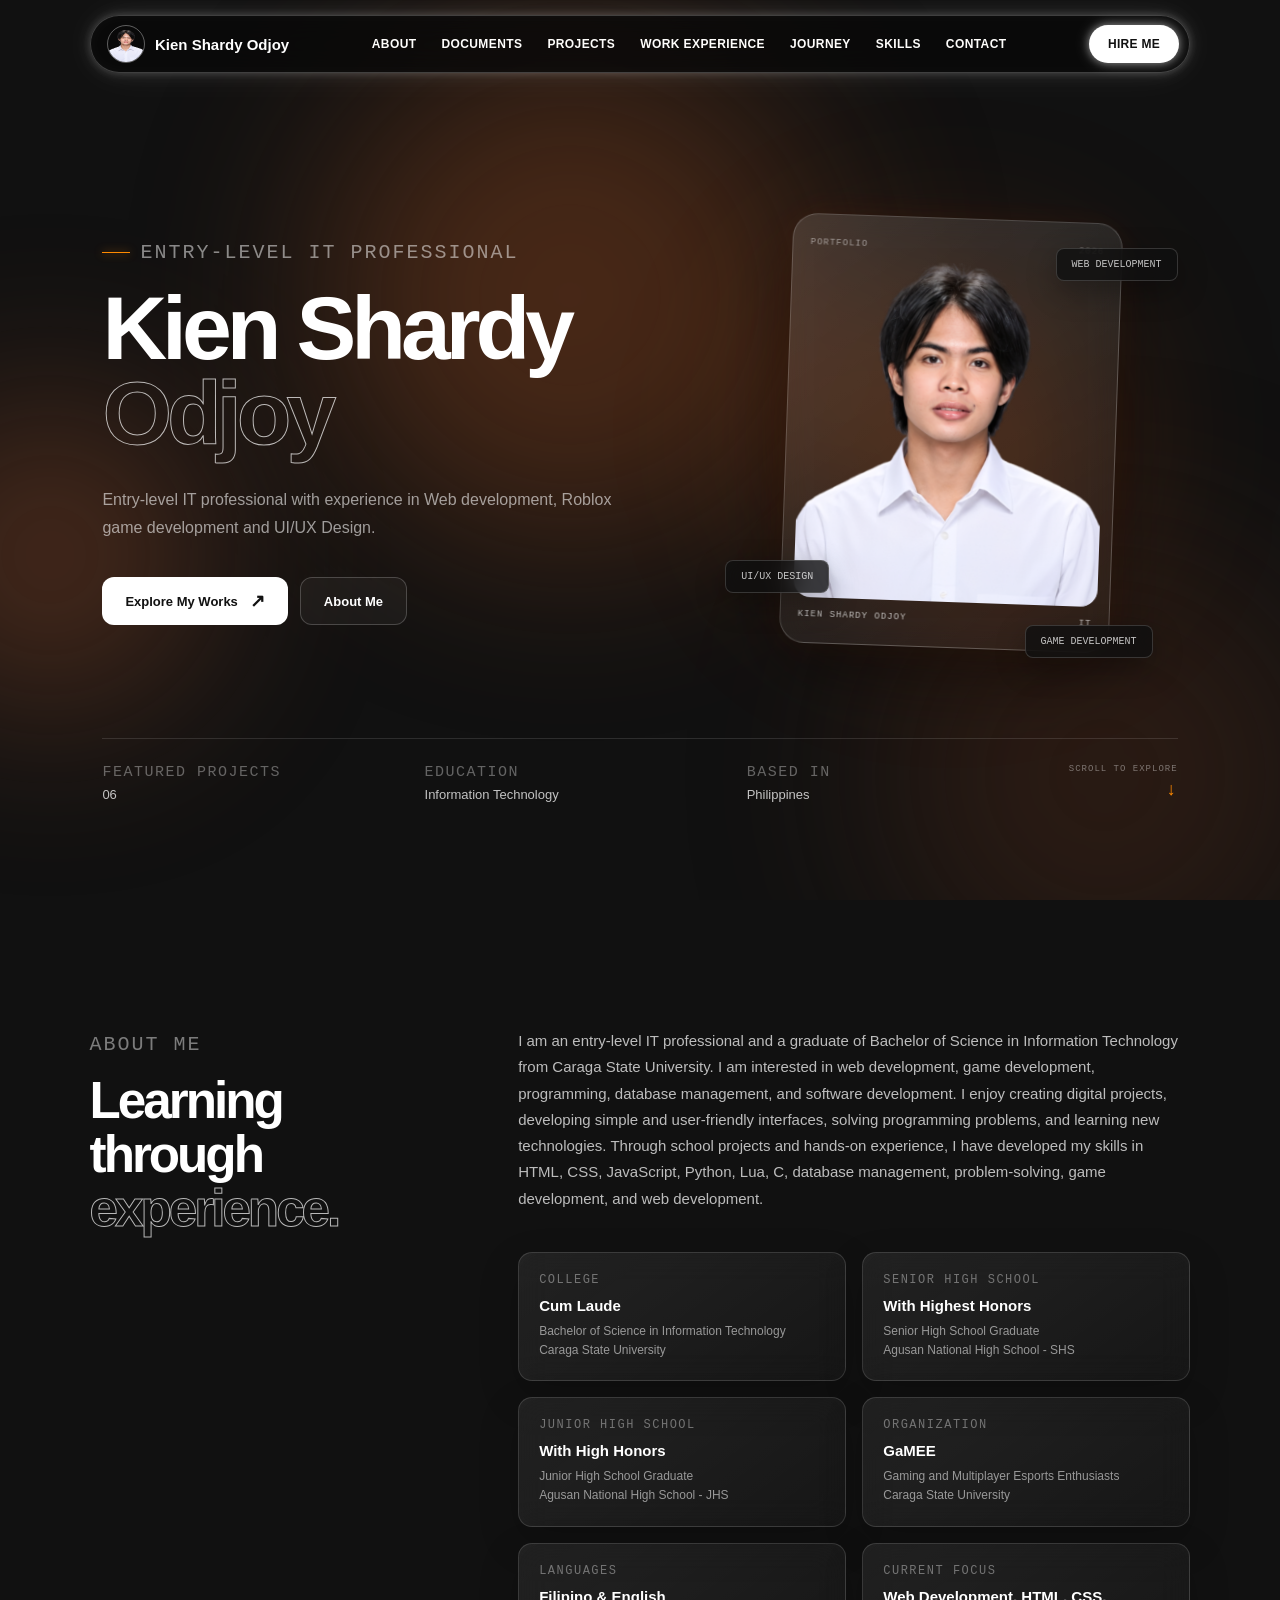
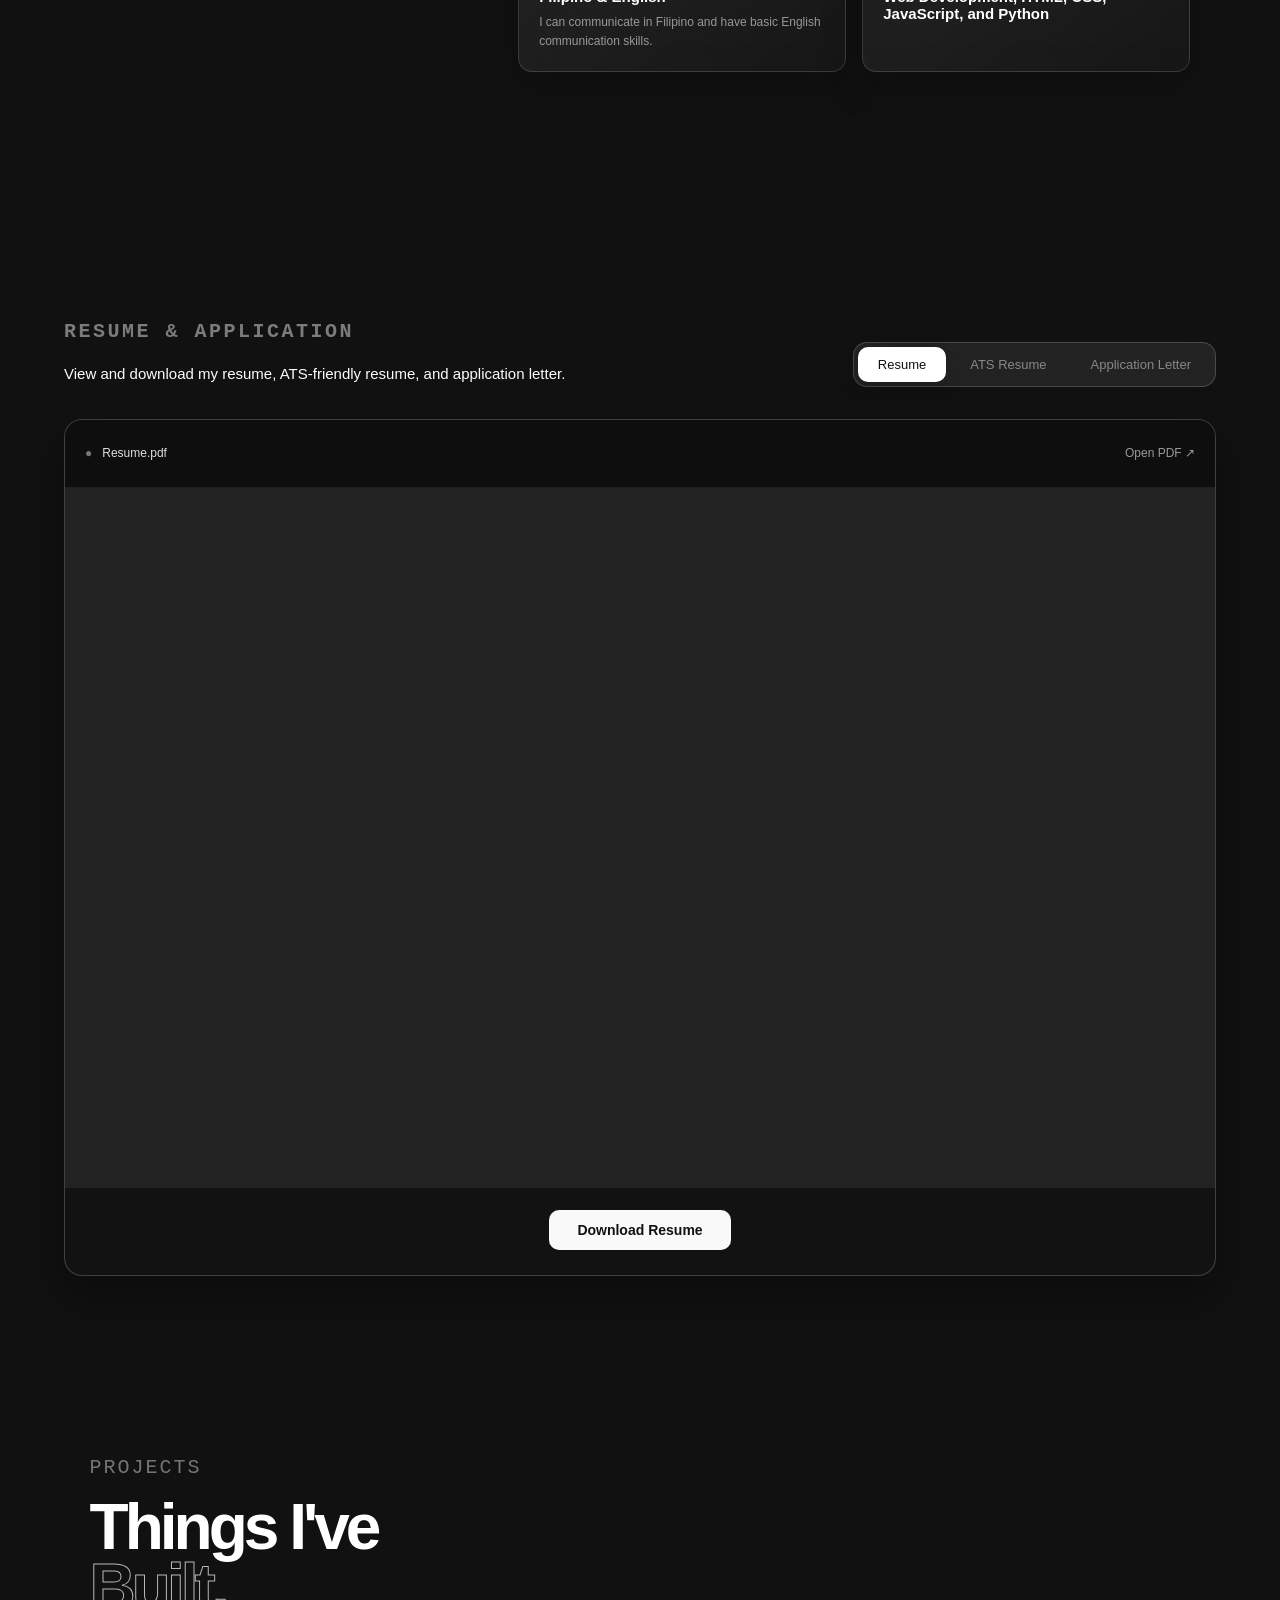
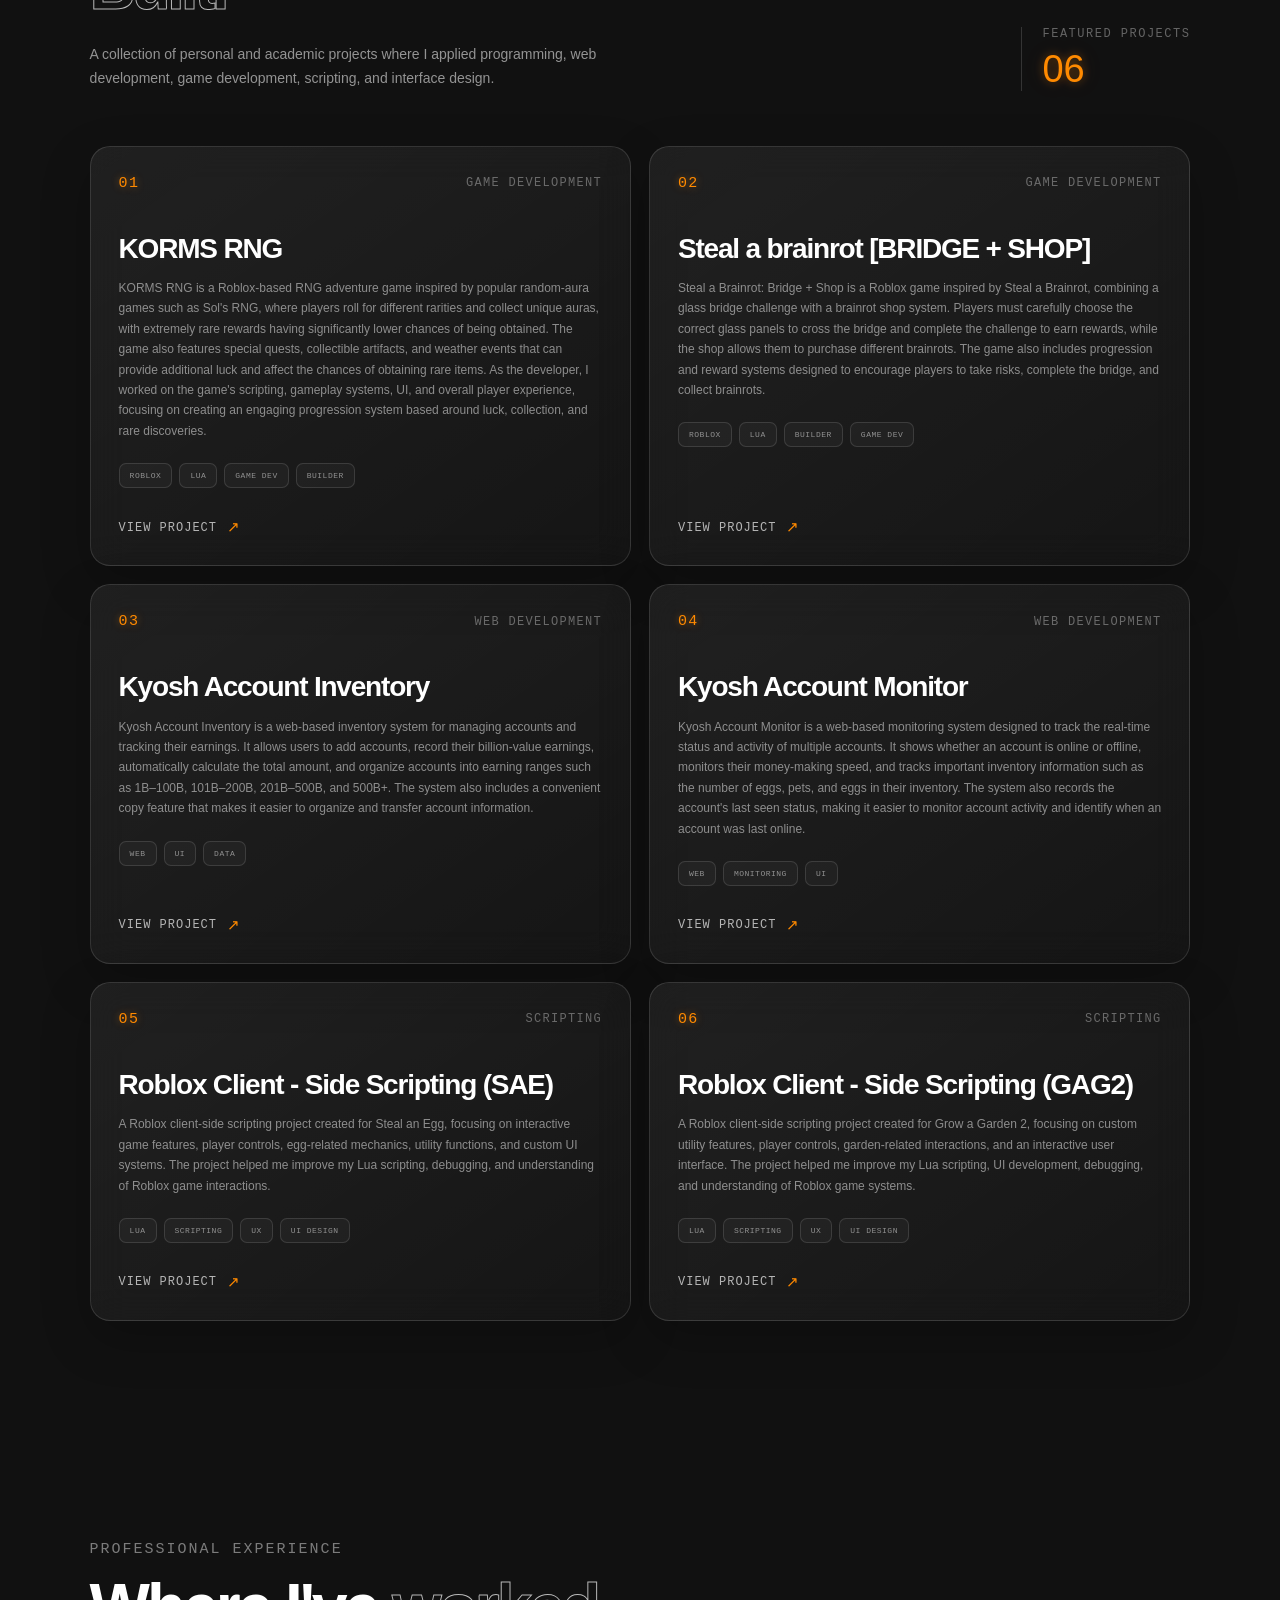
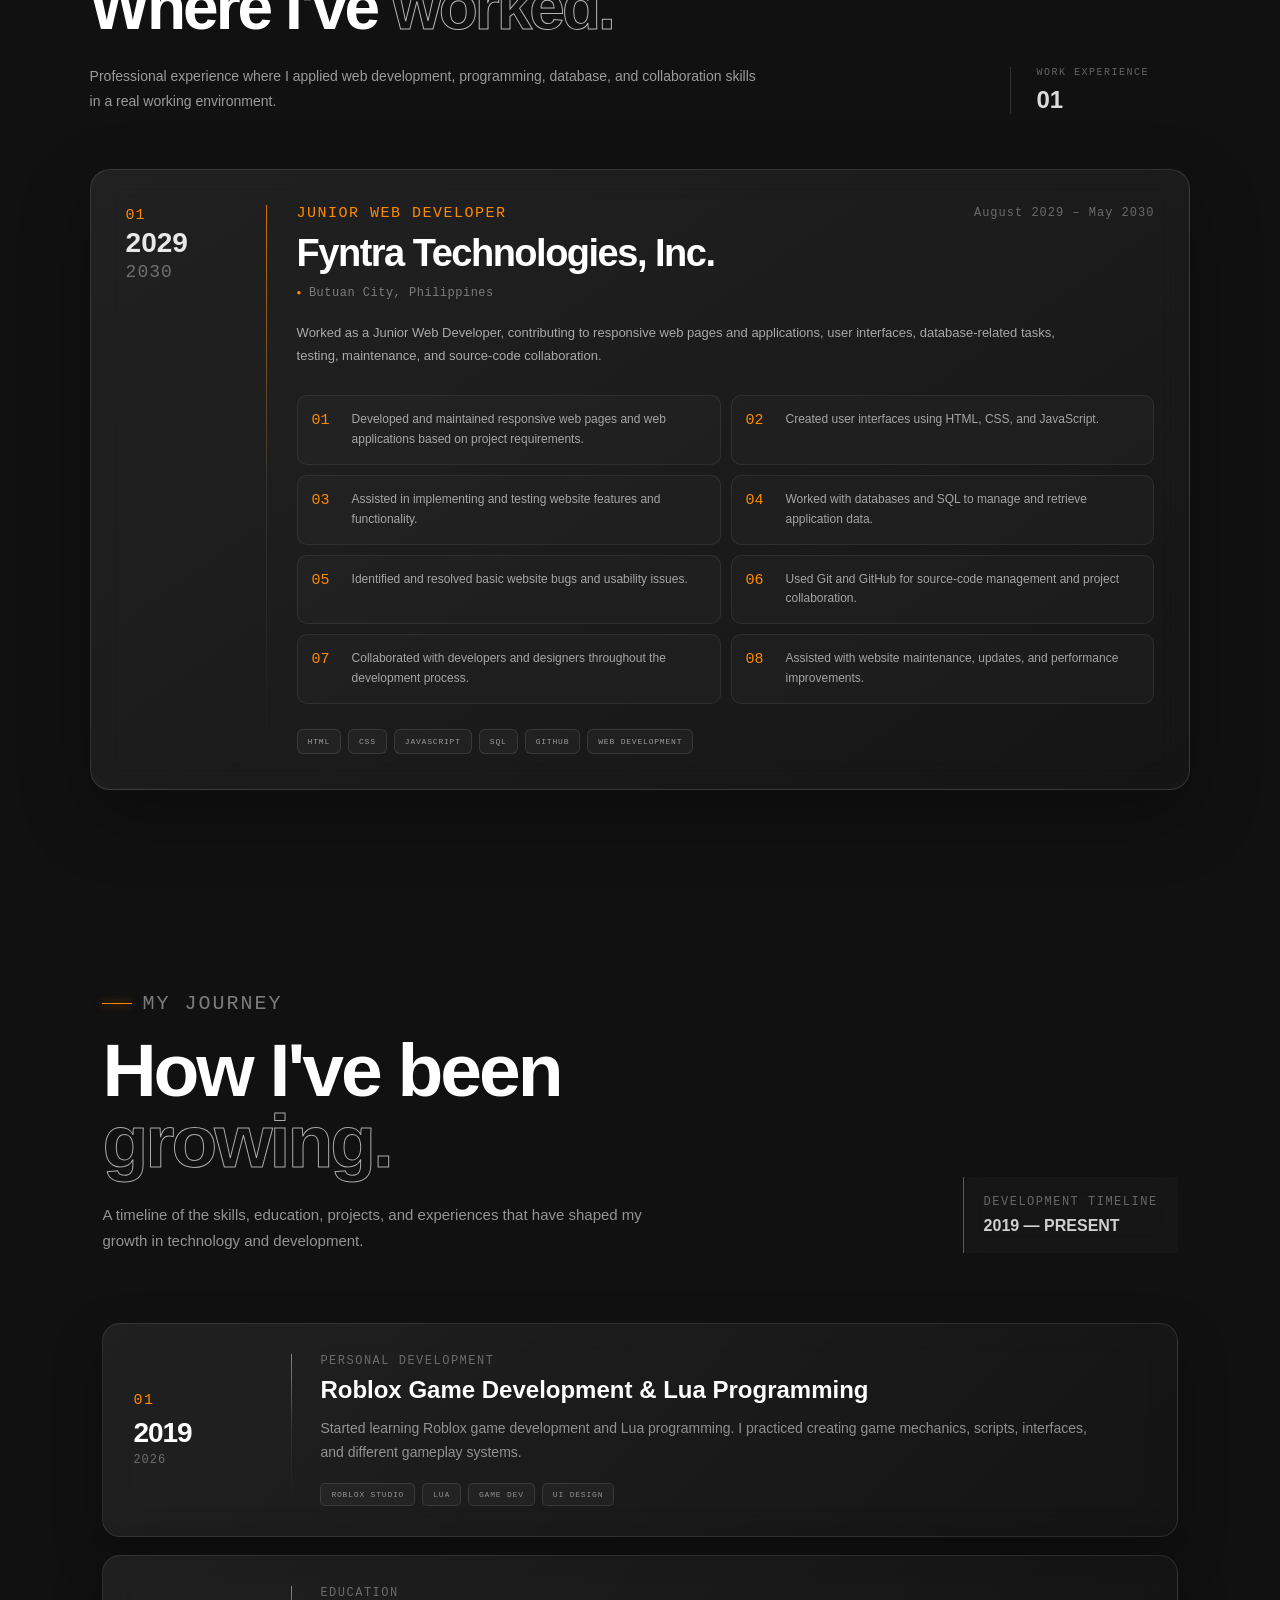
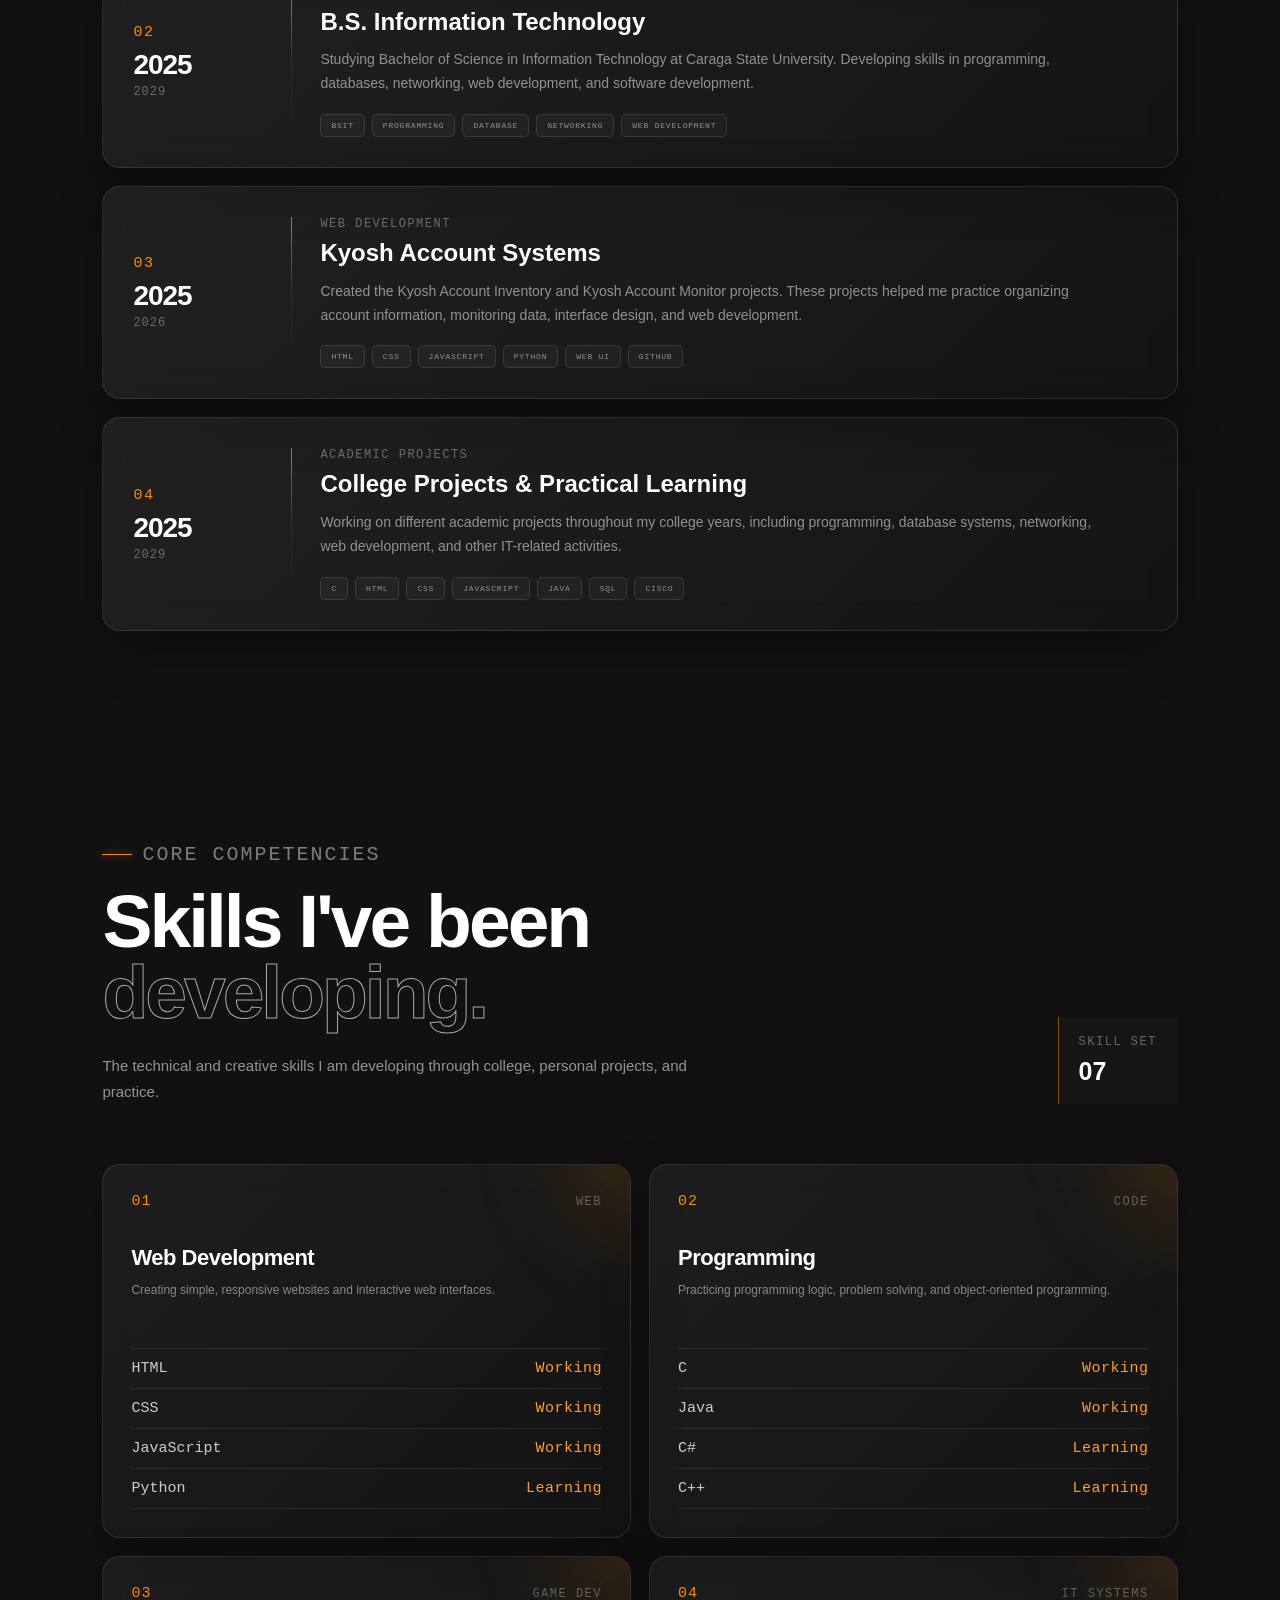
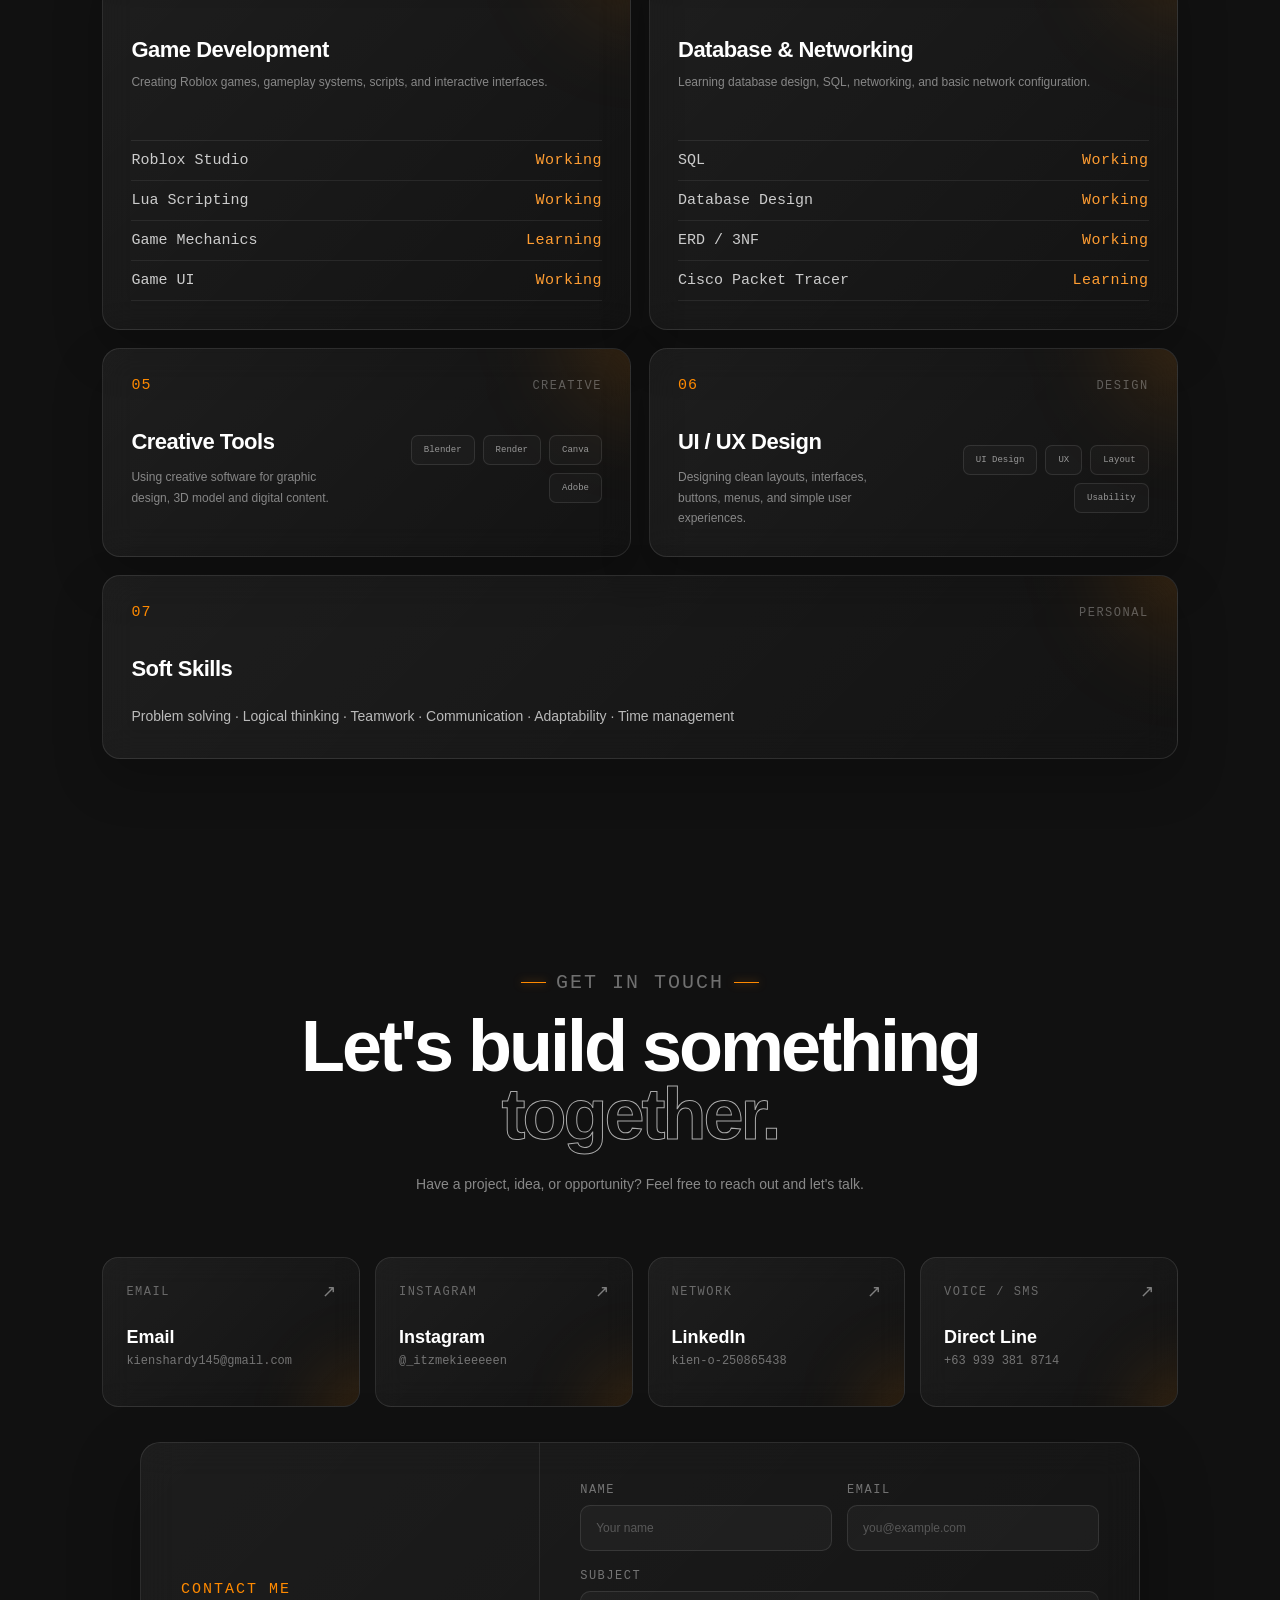
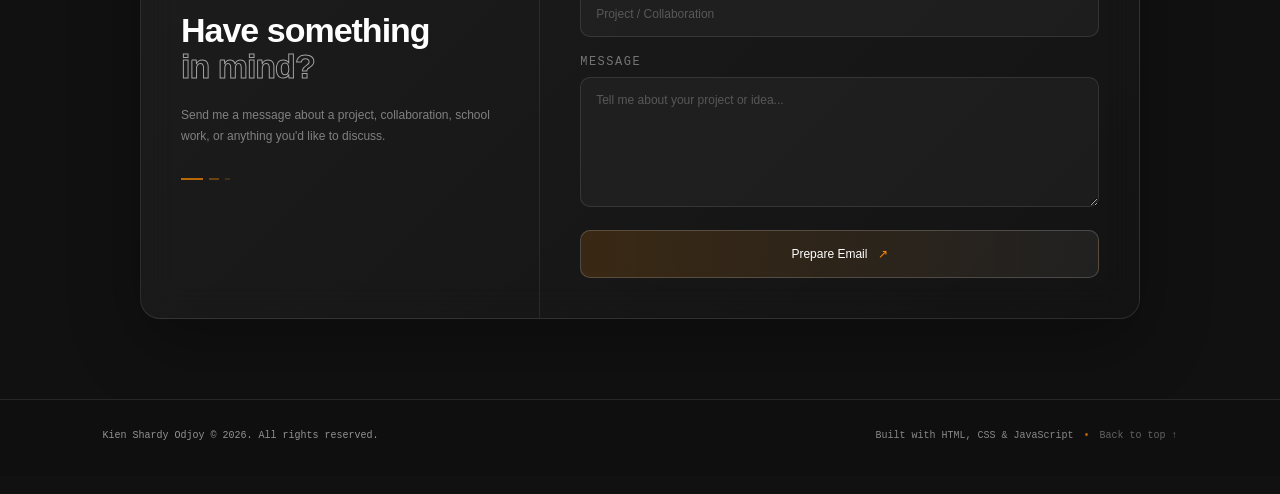
==== commit 4e2ec143: "Update index.html" ====
--- a/index.html
+++ b/index.html
@@ -792,7 +792,7 @@
 
             <div class="work-experience-top">
                 <span class="work-experience-type">JUNIOR WEB DEVELOPER</span>
-                <span class="work-experience-date">June 2029 – May 2030</span>
+                <span class="work-experience-date">August 2029 – May 2030</span>
             </div>
 
             <h3>Fyntra Technologies, Inc.</h3>
--- a/style.css
+++ b/style.css
@@ -2613,6 +2613,321 @@
         gap: 18px;
     }
 
+}
+
+
+/* =========================================================
+   WORK EXPERIENCE
+   ========================================================= */
+
+.work-experience-section {
+    position: relative;
+    z-index: 1;
+    min-height: auto;
+    padding: 110px 7% 100px;
+    color: white;
+}
+
+.work-experience-header {
+    width: 100%;
+    max-width: 1150px;
+    margin: 0 auto 55px;
+
+    display: flex;
+    align-items: flex-end;
+    justify-content: space-between;
+    gap: 50px;
+}
+
+.work-experience-title {
+    max-width: 760px;
+}
+
+.work-experience-label {
+    display: block;
+    margin-bottom: 18px;
+
+    font-family: monospace;
+    font-size: 15px;
+    letter-spacing: 2px;
+
+    color: rgba(255,255,255,0.45);
+}
+
+.work-experience-title h2 {
+    margin: 0;
+
+    font-size: clamp(42px, 5vw, 68px);
+    line-height: 0.98;
+    letter-spacing: -3px;
+    font-weight: 700;
+
+    color: white;
+}
+
+.work-experience-title h2 strong {
+    color: transparent;
+    -webkit-text-stroke: 1px rgba(255,255,255,0.7);
+    font-weight: 700;
+}
+
+.work-experience-title p {
+    max-width: 680px;
+    margin-top: 25px;
+
+    color: rgba(255,255,255,0.58);
+    font-size: 14px;
+    line-height: 1.8;
+}
+
+.work-experience-status {
+    min-width: 180px;
+    padding-left: 25px;
+
+    border-left: 1px solid rgba(255,255,255,0.14);
+
+    display: flex;
+    flex-direction: column;
+    gap: 8px;
+}
+
+.work-experience-status span {
+    font-family: monospace;
+    font-size: 10px;
+    letter-spacing: 1.5px;
+    color: rgba(255,255,255,0.35);
+}
+
+.work-experience-status strong {
+    font-size: 24px;
+    color: rgba(255,255,255,0.85);
+}
+
+.work-experience-card {
+    width: 100%;
+    max-width: 1150px;
+    margin: 0 auto;
+
+    display: grid;
+    grid-template-columns: 110px 1px 1fr;
+    gap: 30px;
+
+    padding: 35px;
+
+    border: 1px solid rgba(255,255,255,0.12);
+    border-radius: 20px;
+
+    background:
+        linear-gradient(
+            145deg,
+            rgba(255,255,255,0.07),
+            rgba(255,255,255,0.018)
+        );
+
+    backdrop-filter: blur(16px);
+    -webkit-backdrop-filter: blur(16px);
+
+    box-shadow:
+        0 25px 70px rgba(0,0,0,0.30),
+        inset 0 0 30px rgba(255,255,255,0.015);
+
+    transition:
+        transform 0.35s ease,
+        border-color 0.35s ease,
+        box-shadow 0.35s ease;
+}
+
+.work-experience-card:hover {
+    transform: translateY(-5px);
+    border-color: rgba(255,138,0,0.35);
+
+    box-shadow:
+        0 25px 70px rgba(0,0,0,0.38),
+        0 0 35px rgba(255,138,0,0.07);
+}
+
+.work-experience-number {
+    display: flex;
+    flex-direction: column;
+    align-items: flex-start;
+    gap: 5px;
+    padding-top: 2px;
+}
+
+.work-experience-number span {
+    font-family: monospace;
+    font-size: 15px;
+    letter-spacing: 1px;
+    color: #ff8a00;
+}
+
+.work-experience-number strong {
+    font-size: 28px;
+    line-height: 1;
+    color: rgba(255,255,255,0.9);
+}
+
+.work-experience-number small {
+    font-family: monospace;
+    font-size: 18px;
+    letter-spacing: 1px;
+    color: rgba(255,255,255,0.35);
+}
+
+.work-experience-divider {
+    width: 1px;
+    min-height: 100%;
+    background:
+        linear-gradient(
+            to bottom,
+            rgba(255,138,0,0.8),
+            rgba(255,255,255,0.10),
+            transparent
+        );
+}
+
+.work-experience-content {
+    min-width: 0;
+}
+
+.work-experience-top {
+    display: flex;
+    align-items: center;
+    justify-content: space-between;
+    gap: 20px;
+    flex-wrap: wrap;
+}
+
+.work-experience-type {
+    font-family: monospace;
+    font-size: 15px;
+    letter-spacing: 1.5px;
+    color: #ff8a00;
+}
+
+.work-experience-date {
+    font-family: monospace;
+    font-size: 12px;
+    letter-spacing: 1px;
+    color: rgba(255,255,255,0.35);
+}
+
+.work-experience-content h3 {
+    margin-top: 12px;
+
+    font-size: clamp(27px, 3vw, 38px);
+    line-height: 1.05;
+    letter-spacing: -1.5px;
+
+    color: white;
+}
+
+.work-experience-location {
+    display: flex;
+    align-items: center;
+    gap: 7px;
+
+    margin-top: 12px;
+
+    font-family: monospace;
+    font-size: 12px;
+    letter-spacing: 0.5px;
+    color: rgba(255,255,255,0.42);
+}
+
+.work-experience-location span {
+    color: #ff8a00;
+    font-size: 8px;
+}
+
+.work-experience-summary {
+    max-width: 800px;
+    margin-top: 22px;
+
+    color: rgba(255,255,255,0.62);
+    font-size: 13px;
+    line-height: 1.75;
+}
+
+.work-experience-grid {
+    margin-top: 28px;
+
+    display: grid;
+    grid-template-columns: repeat(2, 1fr);
+    gap: 10px;
+}
+
+.work-experience-item {
+    display: grid;
+    grid-template-columns: 30px 1fr;
+    gap: 10px;
+
+    padding: 14px;
+
+    border: 1px solid rgba(255,255,255,0.07);
+    border-radius: 10px;
+
+    background: rgba(255,255,255,0.025);
+
+    transition:
+        border-color 0.25s ease,
+        background 0.25s ease,
+        transform 0.25s ease;
+}
+
+.work-experience-item:hover {
+    transform: translateY(-2px);
+    border-color: rgba(255,138,0,0.25);
+    background: rgba(255,138,0,0.045);
+}
+
+.work-item-number {
+    font-family: monospace;
+    font-size: 15px;
+    color: #ff8a00;
+    padding-top: 2px;
+}
+
+.work-experience-item p {
+    margin: 0;
+
+    color: rgba(255,255,255,0.60);
+    font-size: 12px;
+    line-height: 1.65;
+}
+
+.work-experience-tags {
+    margin-top: 25px;
+
+    display: flex;
+    flex-wrap: wrap;
+    gap: 7px;
+}
+
+.work-experience-tags span {
+    padding: 7px 10px;
+
+    border: 1px solid rgba(255,255,255,0.10);
+    border-radius: 6px;
+
+    background: rgba(255,255,255,0.035);
+
+    font-family: monospace;
+    font-size: 8px;
+    letter-spacing: 0.8px;
+
+    color: rgba(255,255,255,0.55);
+
+    transition:
+        border-color 0.25s ease,
+        color 0.25s ease,
+        background 0.25s ease;
+}
+
+.work-experience-tags span:hover {
+    border-color: rgba(255,138,0,0.45);
+    color: #ffad42;
+    background: rgba(255,138,0,0.06);
 }
 
 /* =========================================================
@@ -6191,3 +6506,131 @@
         transform: translateY(-3.5px) rotate(-45deg);
     }
 }
+
+/* =========================================================
+   WORK EXPERIENCE RESPONSIVE
+   ========================================================= */
+
+@media (max-width: 900px) {
+
+    .work-experience-section {
+        padding-left: 6%;
+        padding-right: 6%;
+    }
+
+    .work-experience-header {
+        flex-direction: column;
+        align-items: flex-start;
+        gap: 30px;
+    }
+
+    .work-experience-status {
+        width: 100%;
+        padding-left: 0;
+        padding-top: 15px;
+        border-left: none;
+        border-top: 1px solid rgba(255,255,255,0.14);
+    }
+
+    .work-experience-card {
+        grid-template-columns: 90px 1px 1fr;
+        gap: 20px;
+        padding: 28px;
+    }
+
+}
+
+@media (max-width: 768px) {
+
+    .work-experience-card {
+        grid-template-columns: 1fr;
+        gap: 18px;
+        padding: 24px;
+    }
+
+    .work-experience-divider {
+        width: 100%;
+        height: 1px;
+        min-height: 1px;
+
+        background:
+            linear-gradient(
+                to right,
+                rgba(255,138,0,0.8),
+                rgba(255,255,255,0.08),
+                transparent
+            );
+    }
+
+    .work-experience-number {
+        flex-direction: row;
+        align-items: center;
+        gap: 10px;
+    }
+
+    .work-experience-number strong {
+        font-size: 24px;
+    }
+
+    .work-experience-grid {
+        grid-template-columns: 1fr;
+    }
+
+}
+
+@media (max-width: 600px) {
+
+    .work-experience-section {
+        min-height: auto;
+        padding: 90px 5% 75px;
+    }
+
+    .work-experience-label {
+        font-size: 14px;
+        letter-spacing: 1.5px;
+    }
+
+    .work-experience-title h2 {
+        font-size: clamp(40px, 11vw, 55px);
+        letter-spacing: -2px;
+    }
+
+    .work-experience-title p {
+        font-size: 13px;
+    }
+
+    .work-experience-card {
+        padding: 22px;
+        border-radius: 16px;
+    }
+
+    .work-experience-content h3 {
+        font-size: 24px;
+    }
+
+    .work-experience-summary {
+        font-size: 12px;
+    }
+
+    .work-experience-item p {
+        font-size: 11px;
+    }
+
+    .work-experience-date {
+        width: 100%;
+    }
+
+}
+
+@media (max-width: 400px) {
+
+    .work-experience-section {
+        padding-left: 5%;
+        padding-right: 5%;
+    }
+
+    .work-experience-card {
+        padding: 18px;
+    }
+
+}
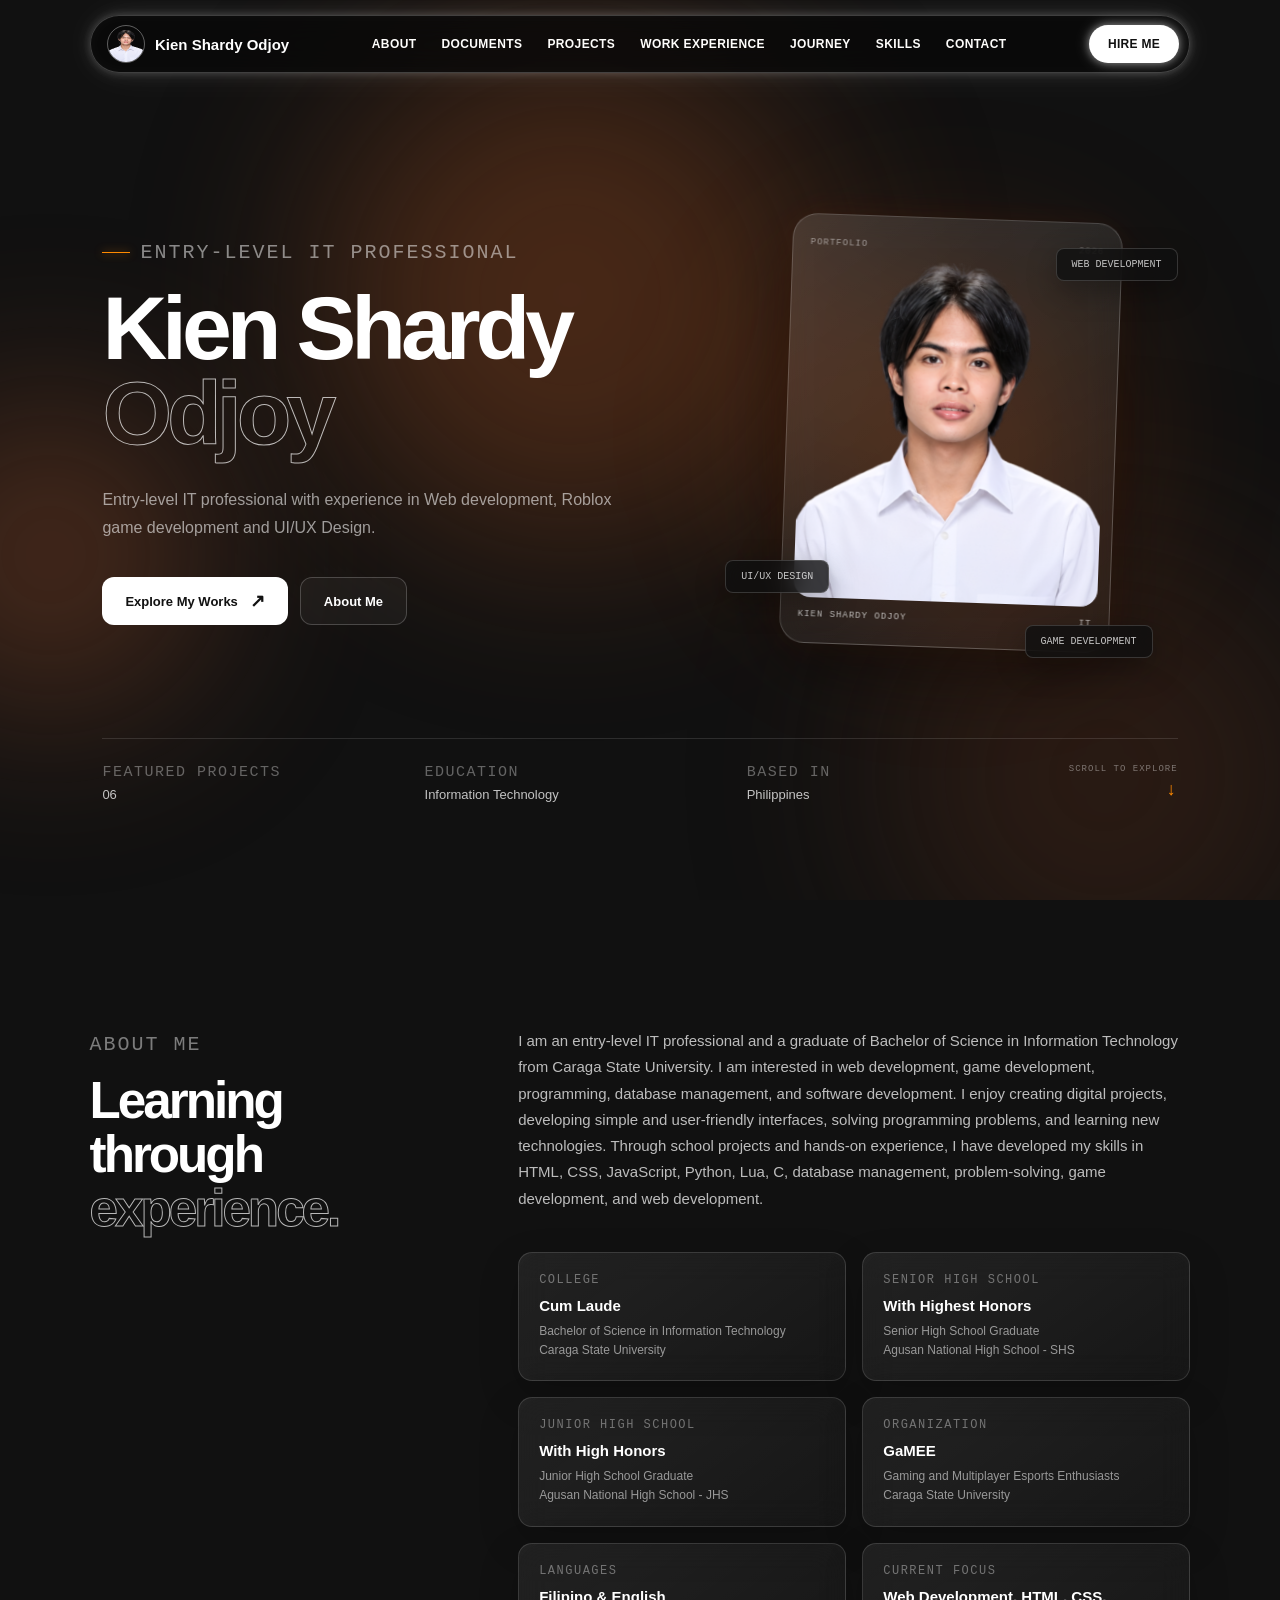
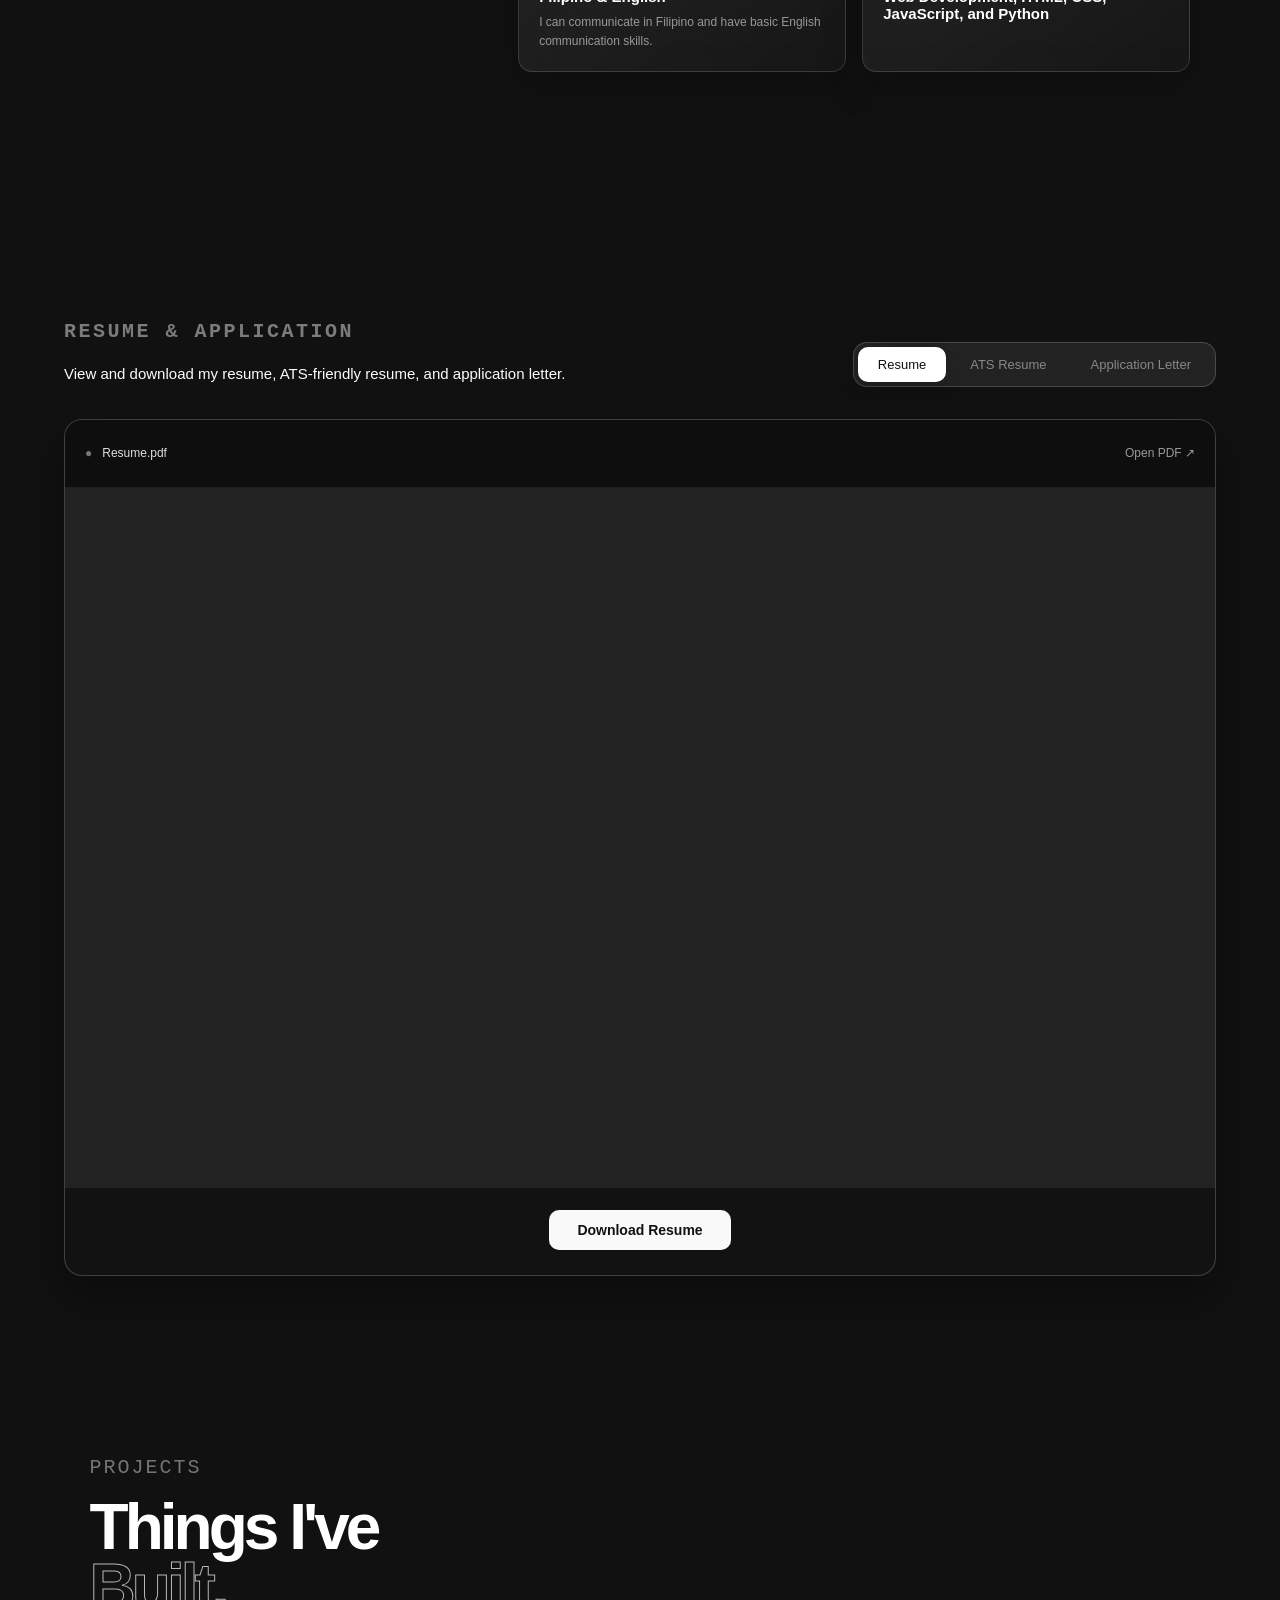
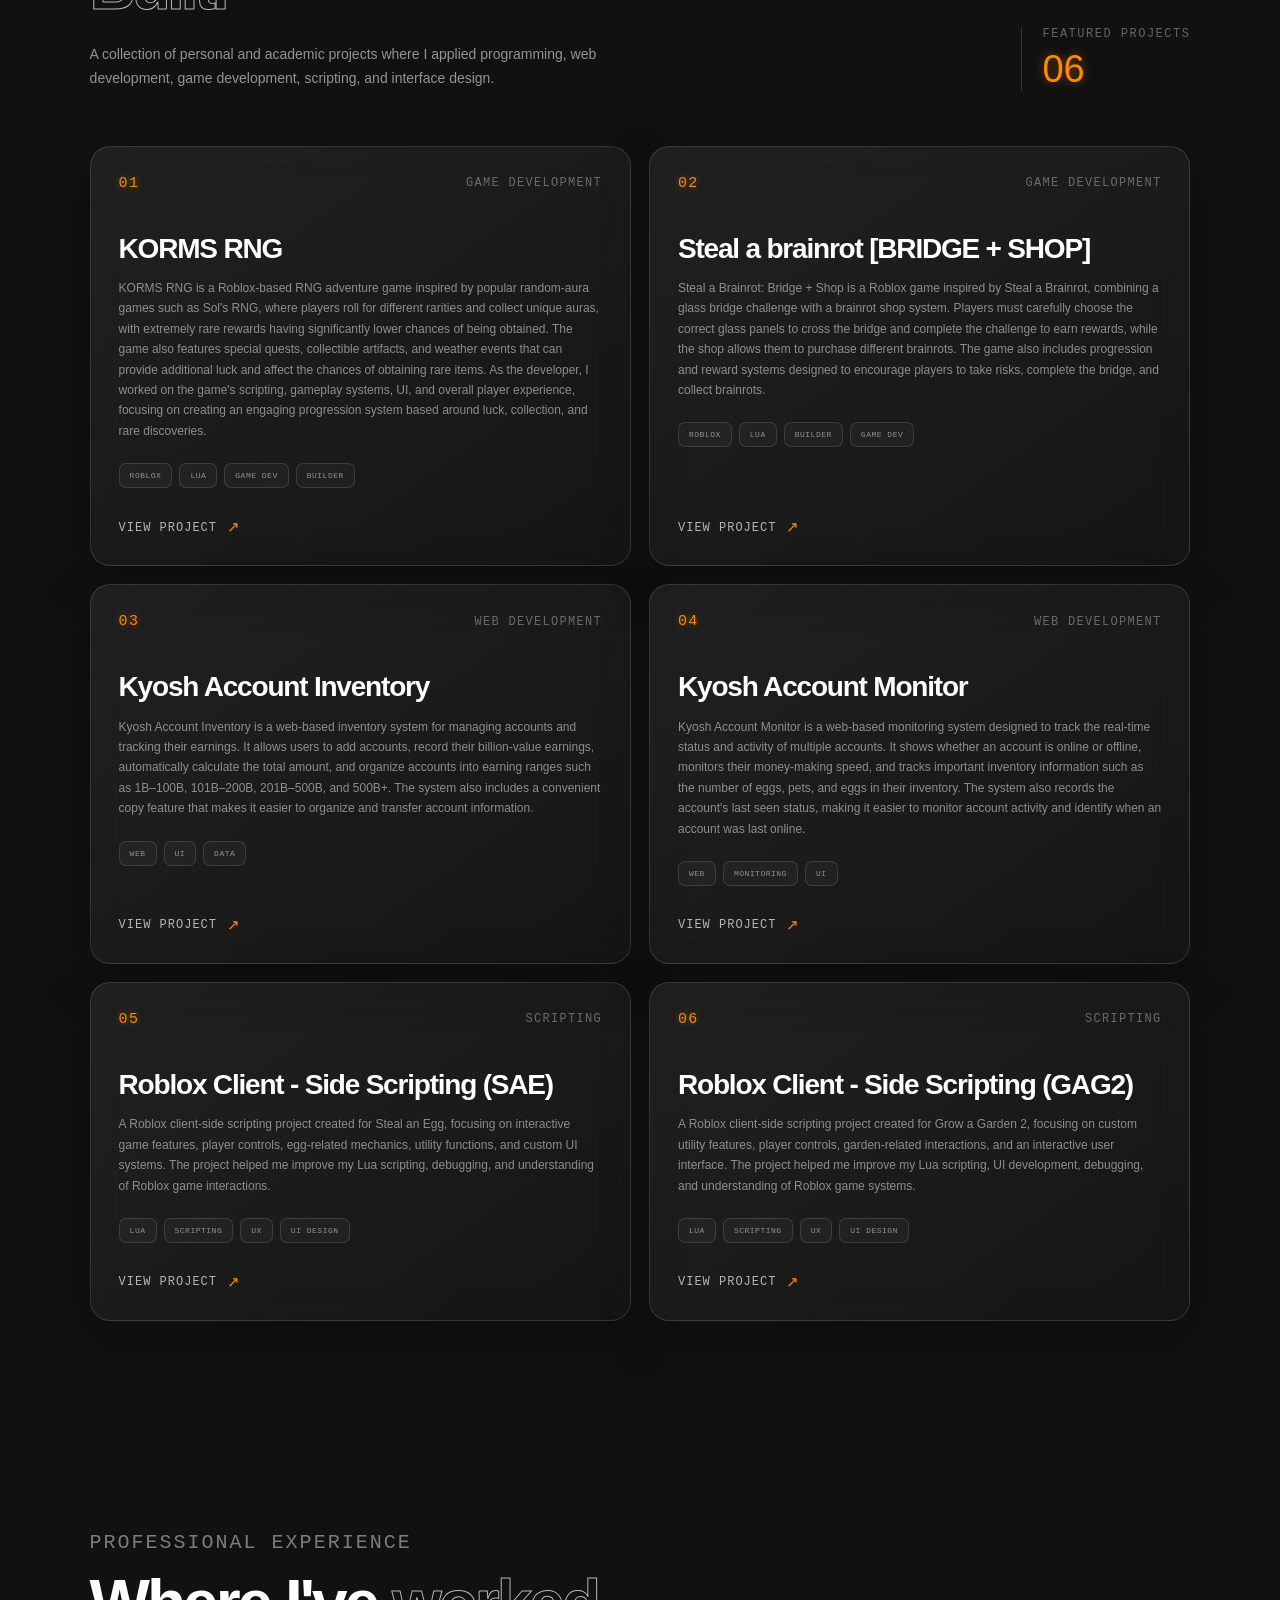
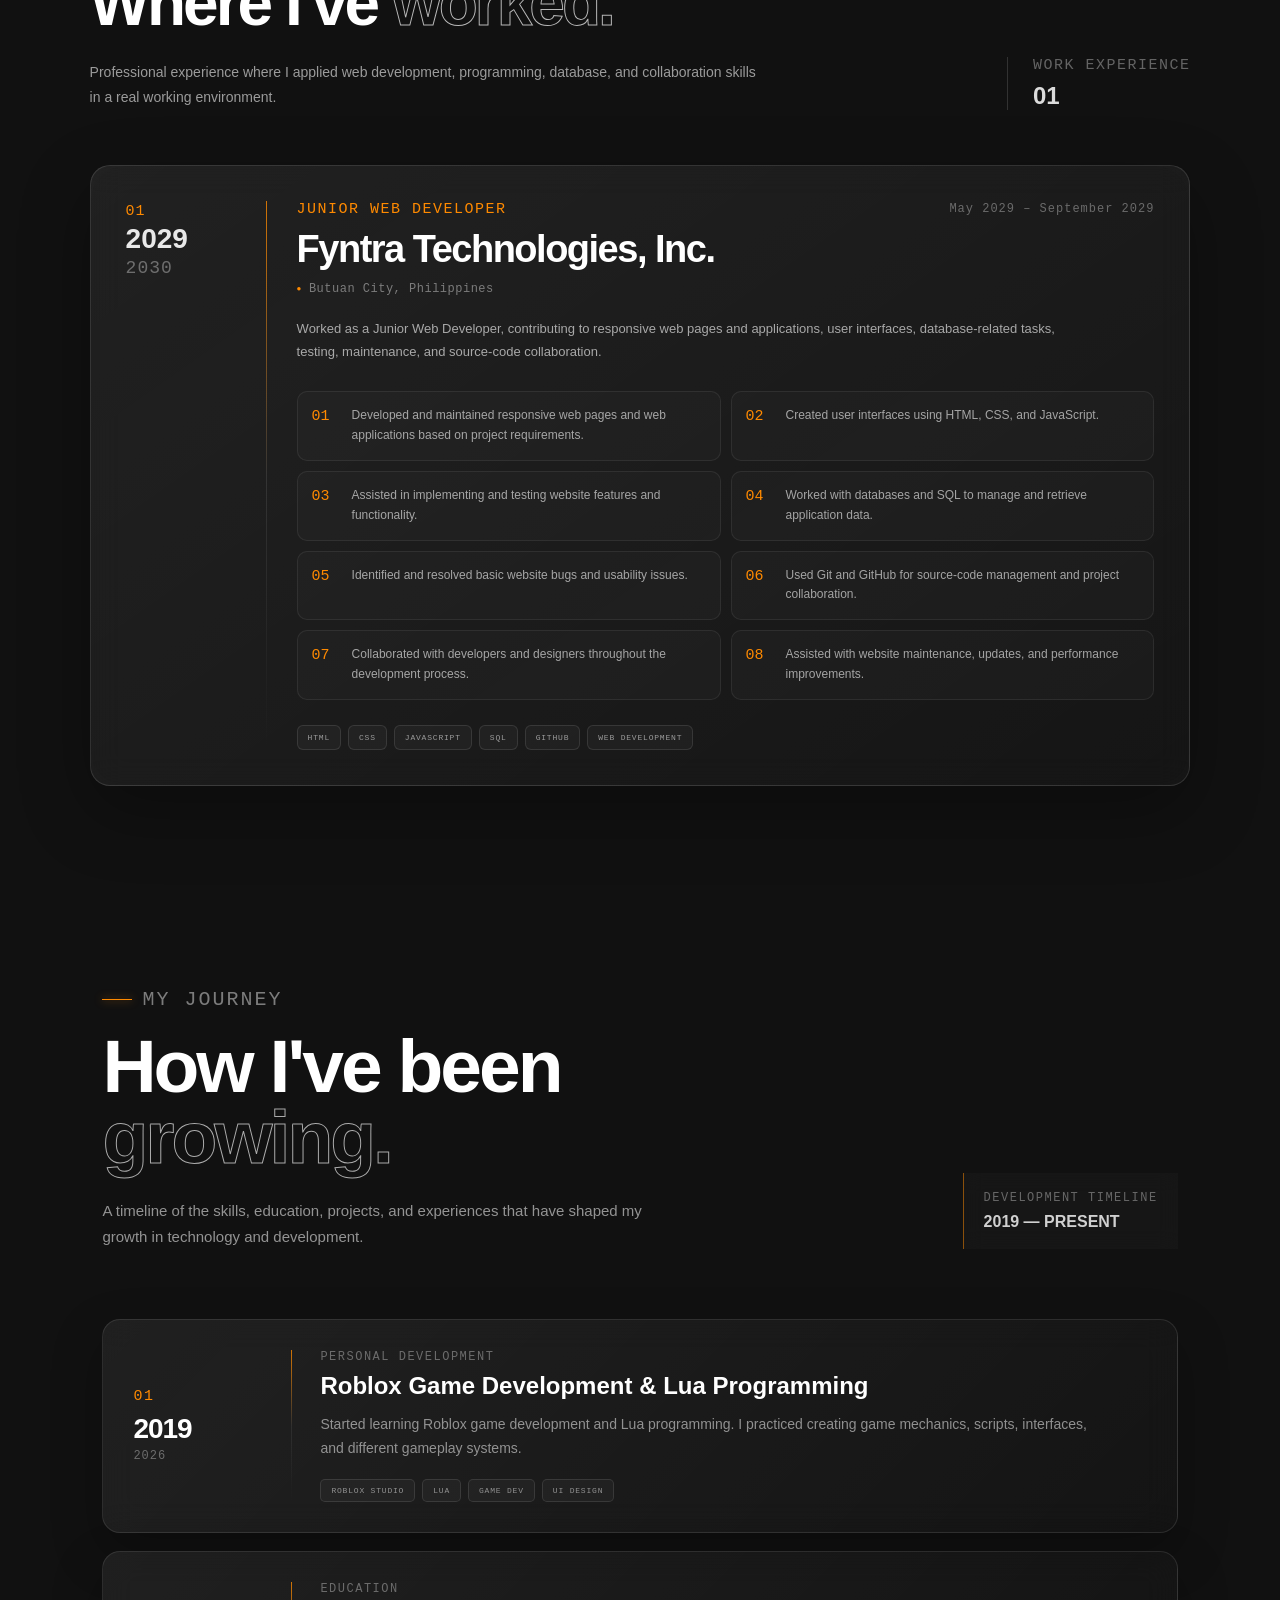
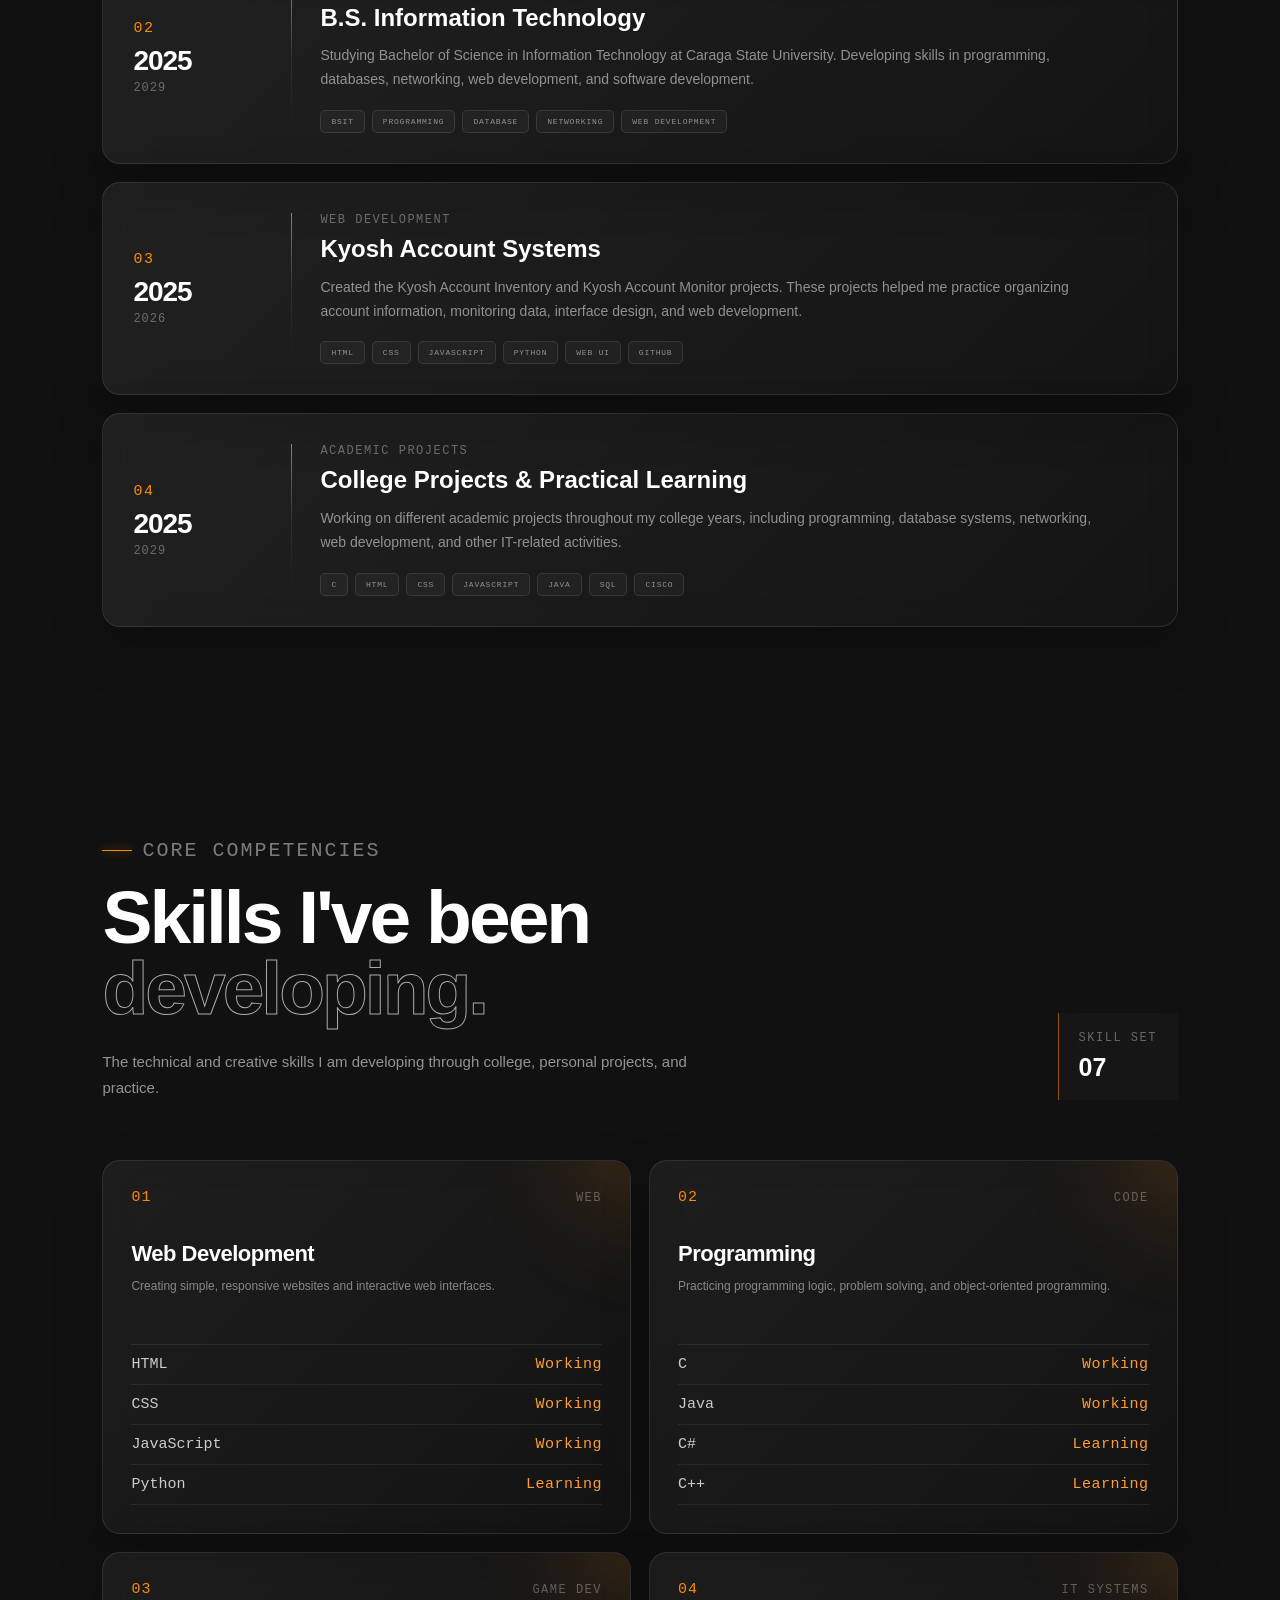
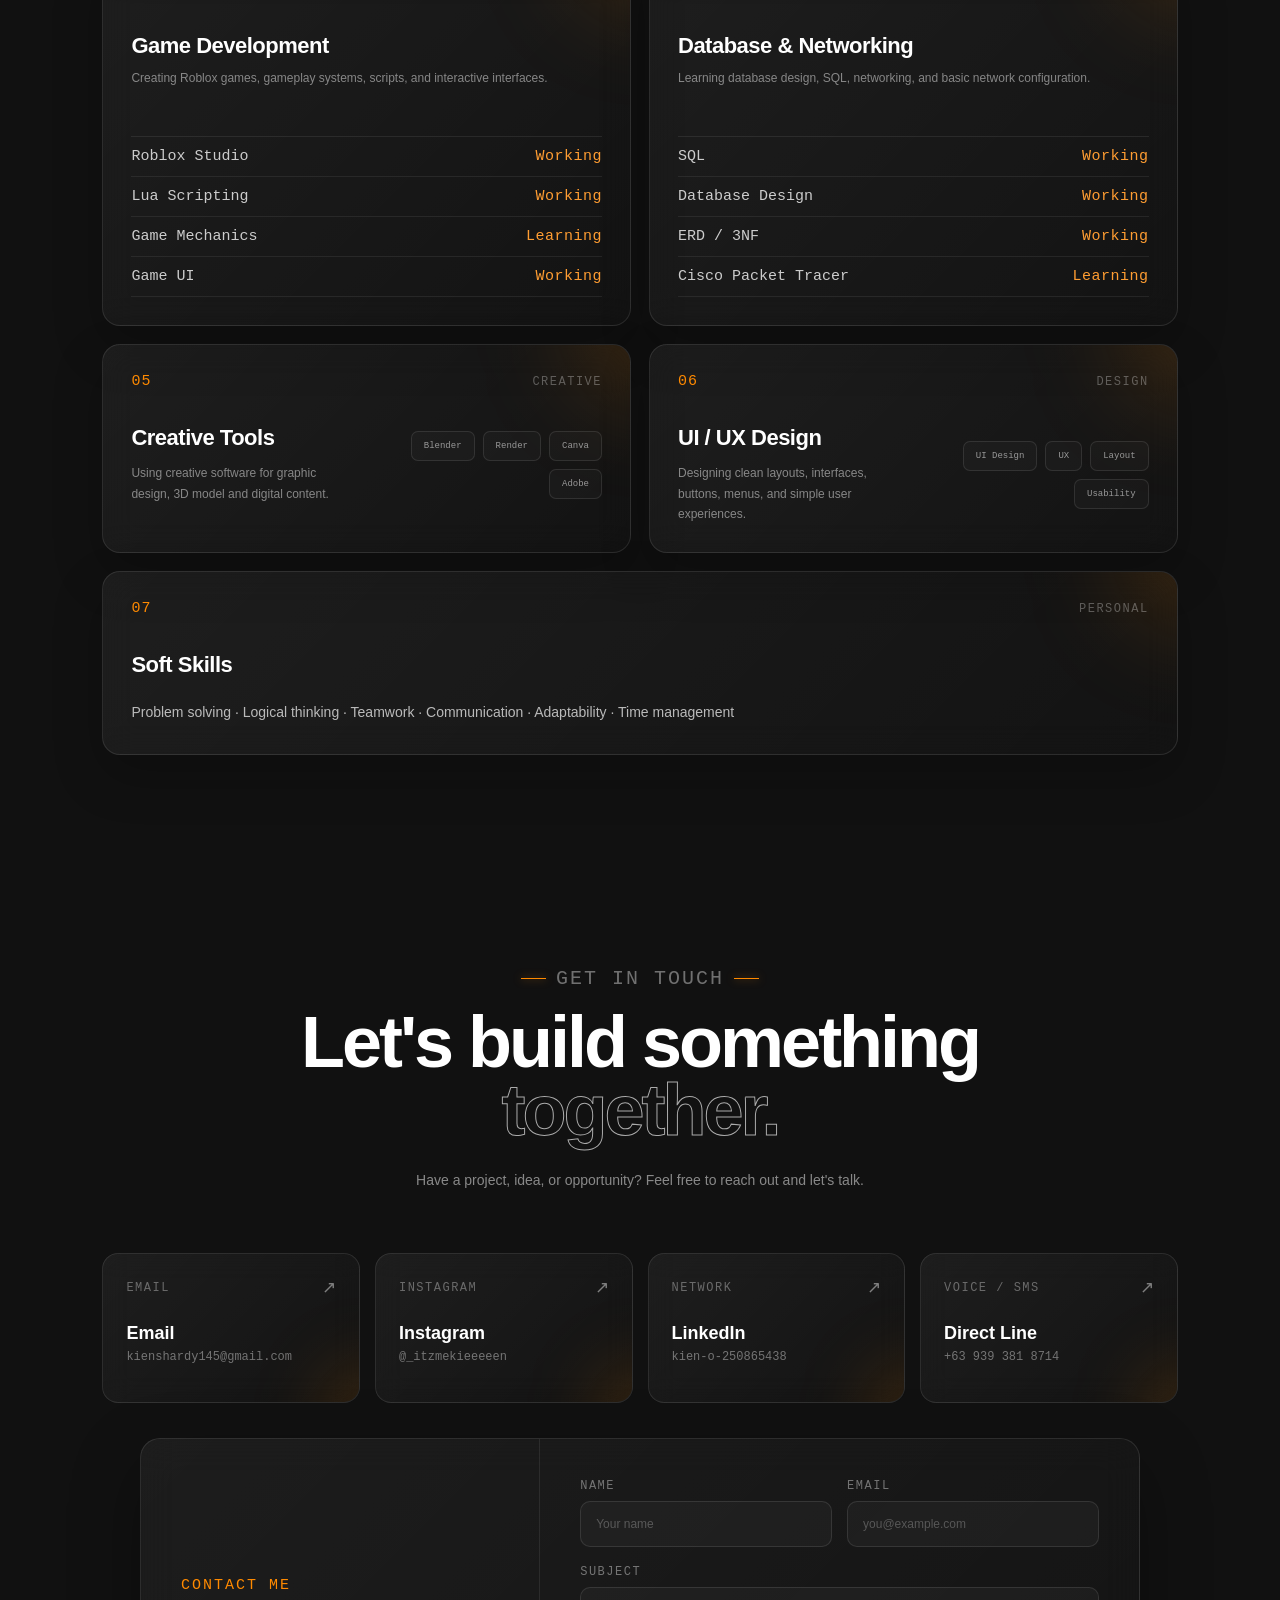
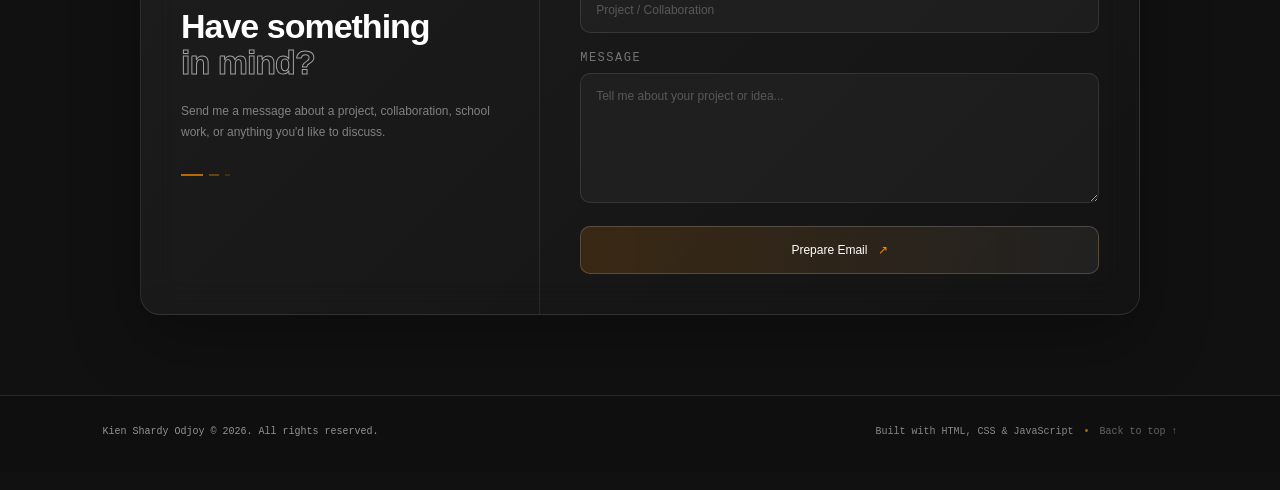
==== commit f05eaaaf: "Update index.html" ====
--- a/index.html
+++ b/index.html
@@ -792,7 +792,7 @@
 
             <div class="work-experience-top">
                 <span class="work-experience-type">JUNIOR WEB DEVELOPER</span>
-                <span class="work-experience-date">August 2029 – May 2030</span>
+                <span class="work-experience-date">May 2029 – September 2029</span>
             </div>
 
             <h3>Fyntra Technologies, Inc.</h3>
--- a/style.css
+++ b/style.css
@@ -2624,7 +2624,7 @@
     position: relative;
     z-index: 1;
     min-height: auto;
-    padding: 110px 7% 100px;
+    padding: 100px 7% 100px;
     color: white;
 }
 
@@ -2648,7 +2648,7 @@
     margin-bottom: 18px;
 
     font-family: monospace;
-    font-size: 15px;
+    font-size: 20px;
     letter-spacing: 2px;
 
     color: rgba(255,255,255,0.45);
@@ -2693,7 +2693,7 @@
 
 .work-experience-status span {
     font-family: monospace;
-    font-size: 10px;
+    font-size: 15px;
     letter-spacing: 1.5px;
     color: rgba(255,255,255,0.35);
 }
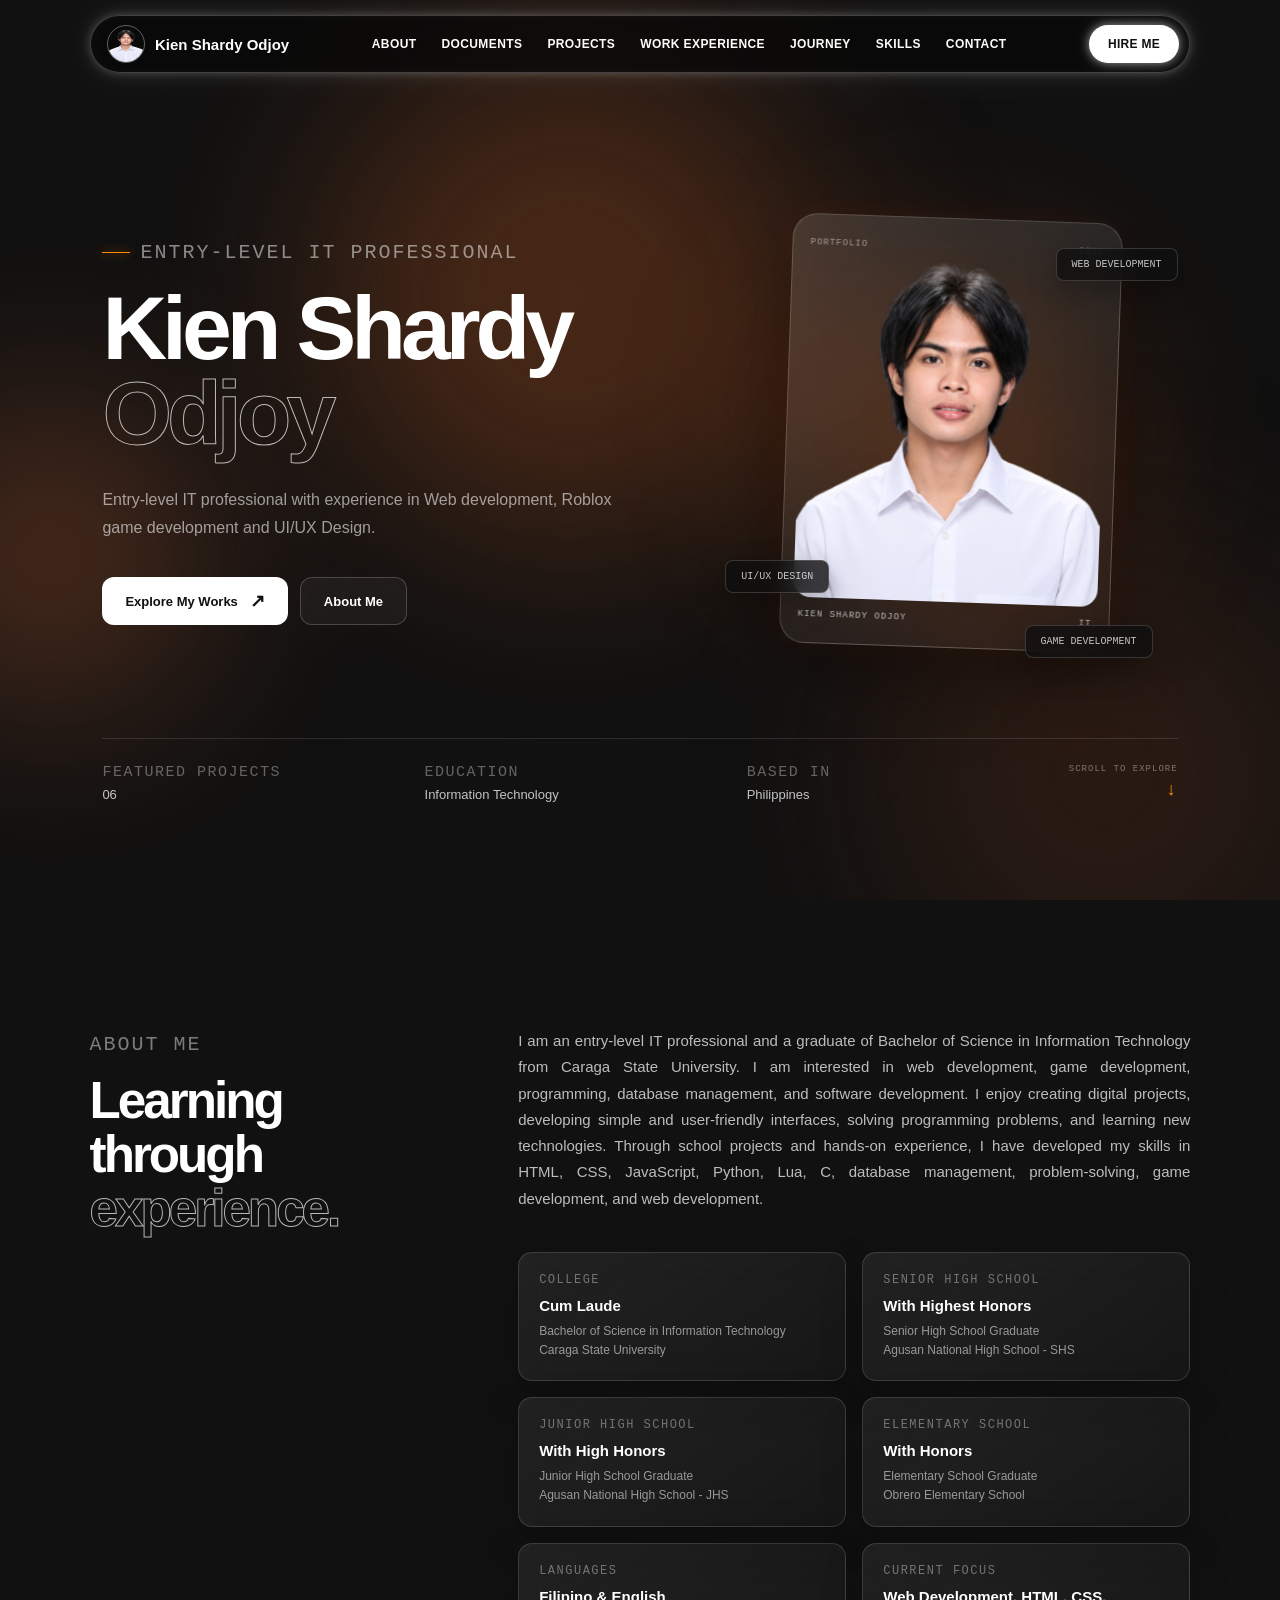
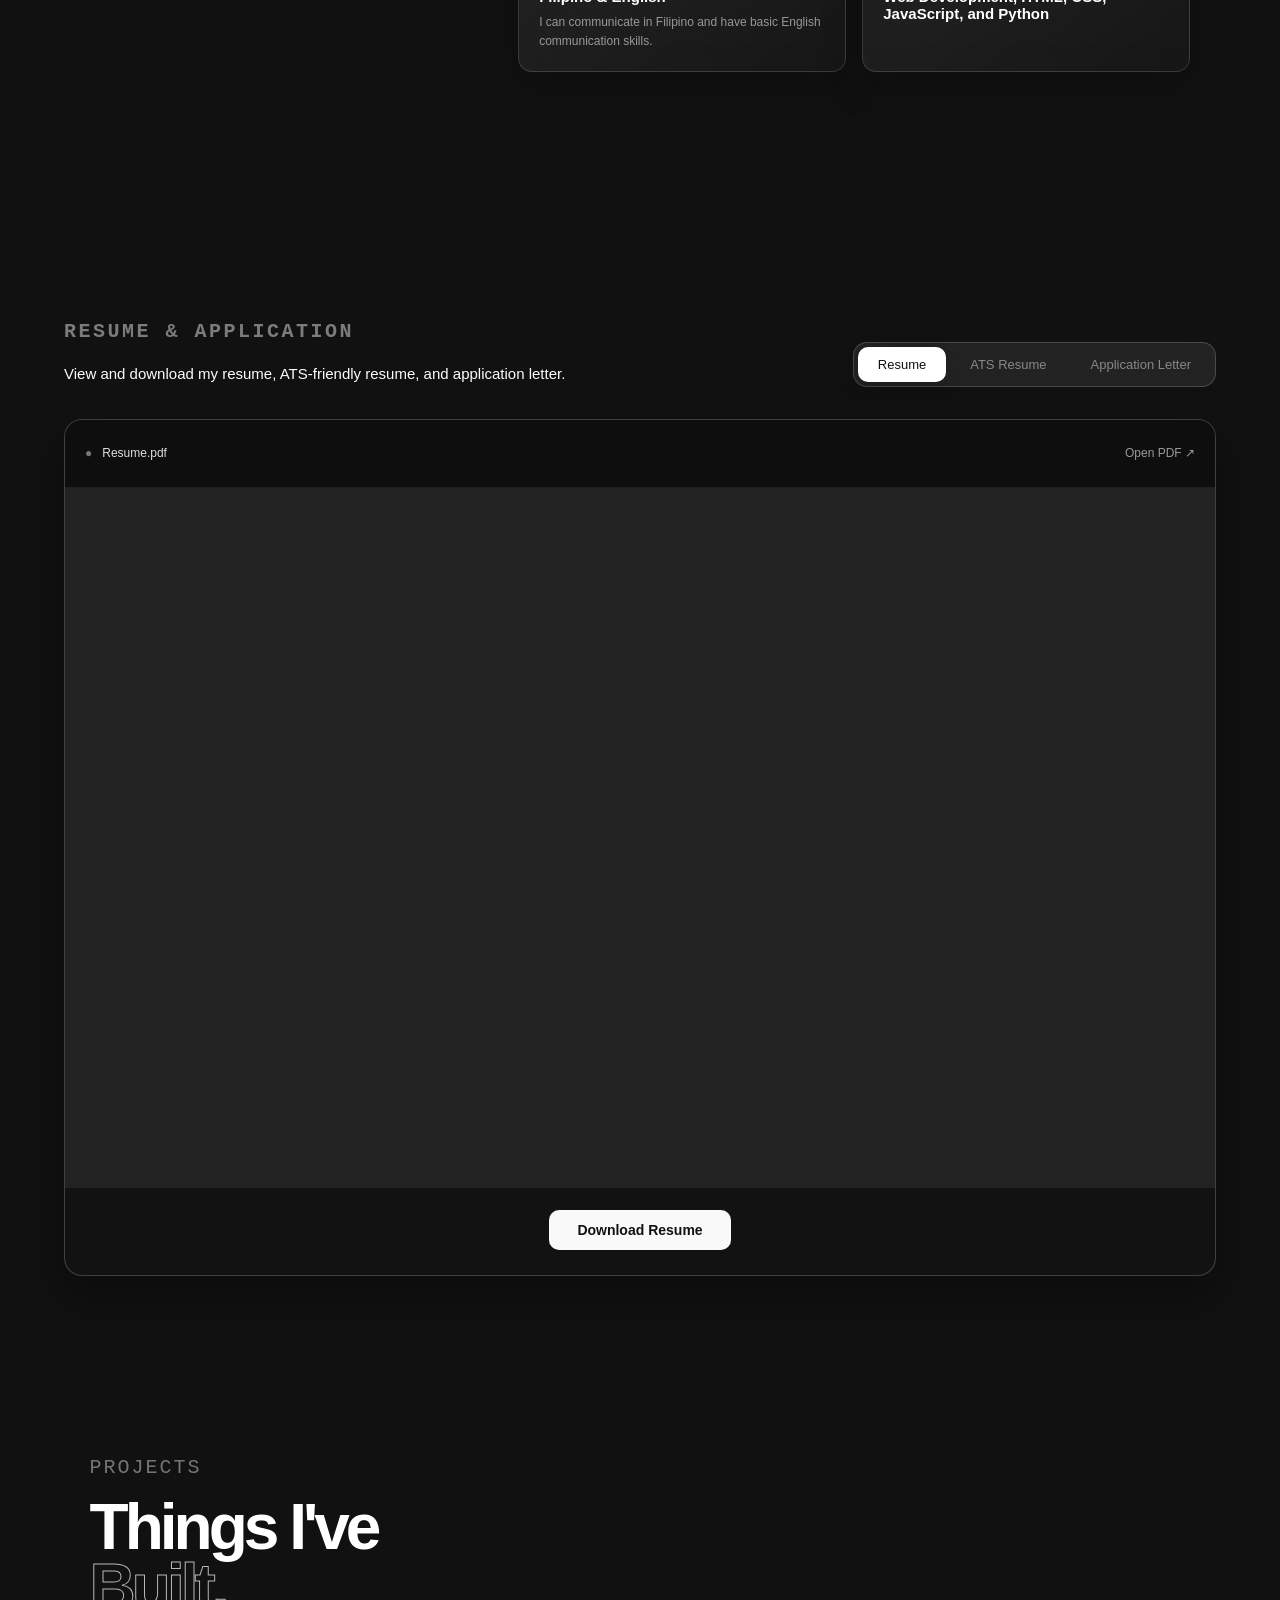
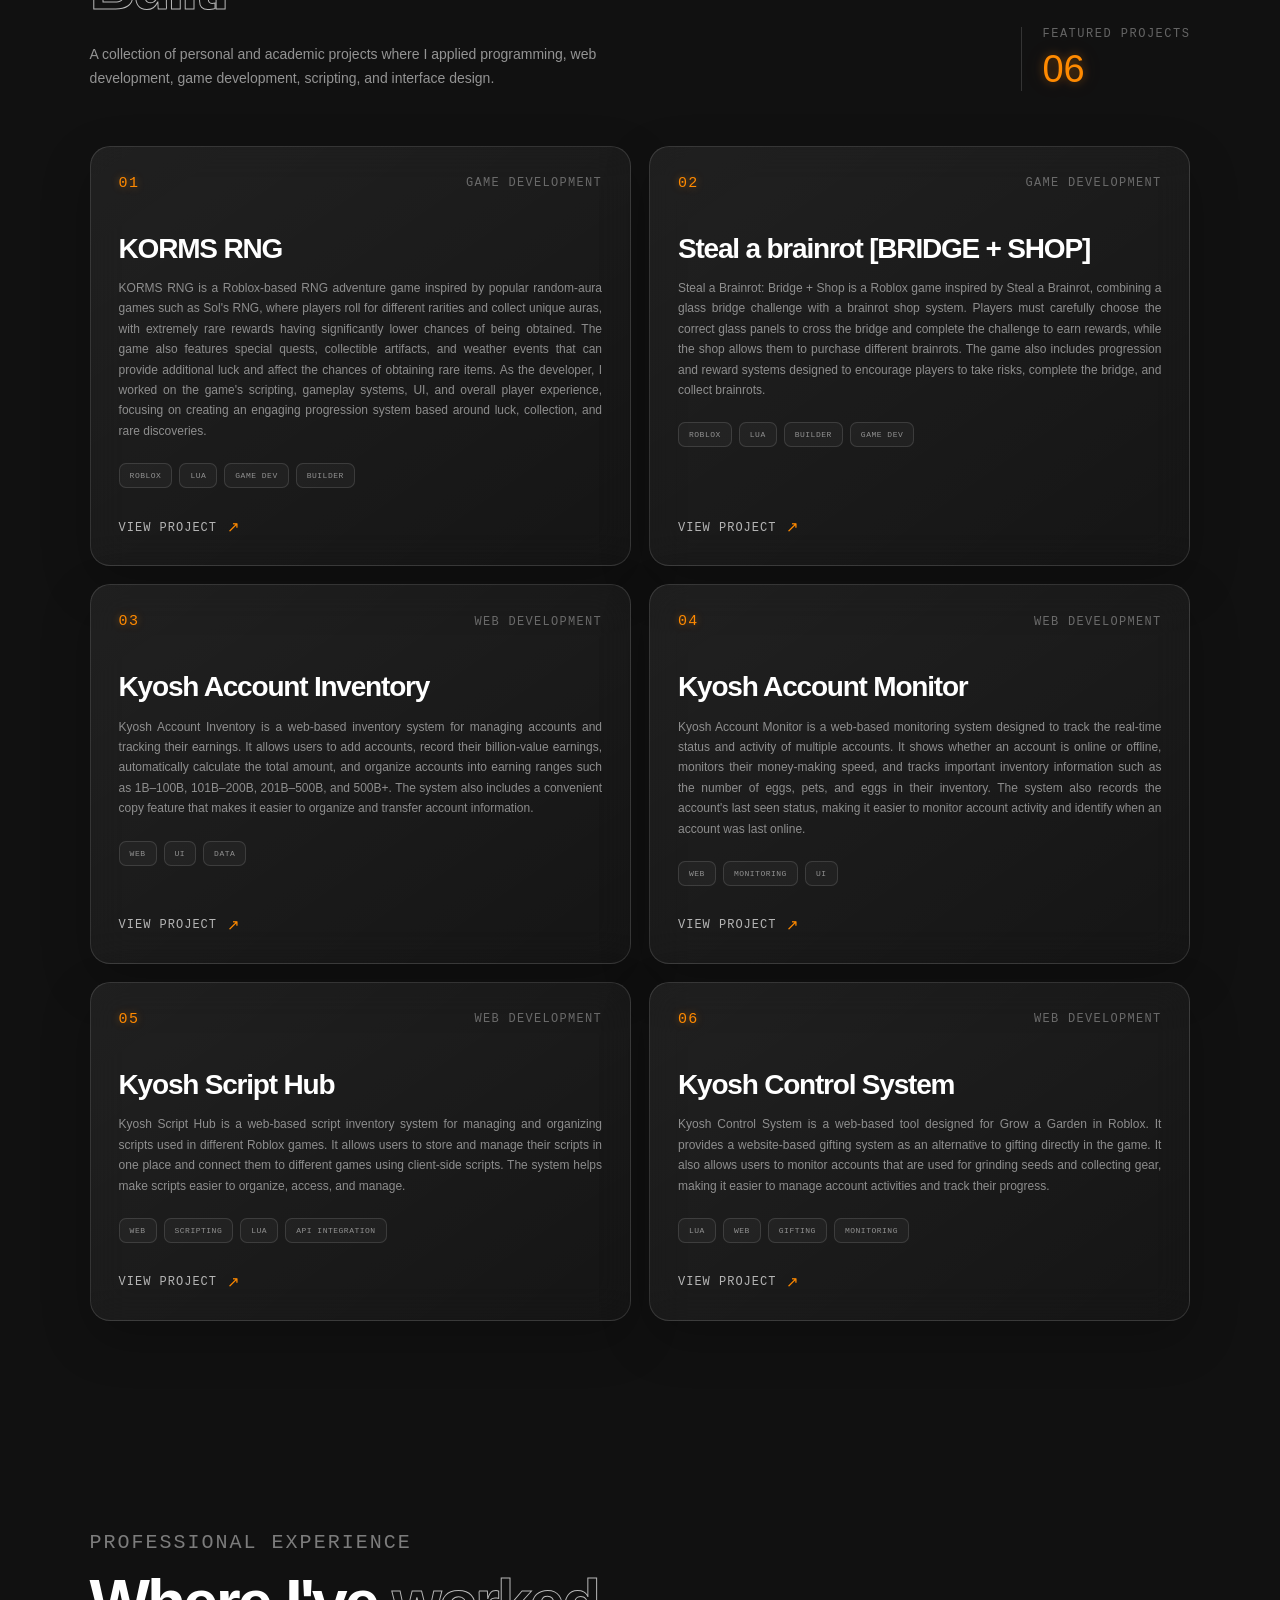
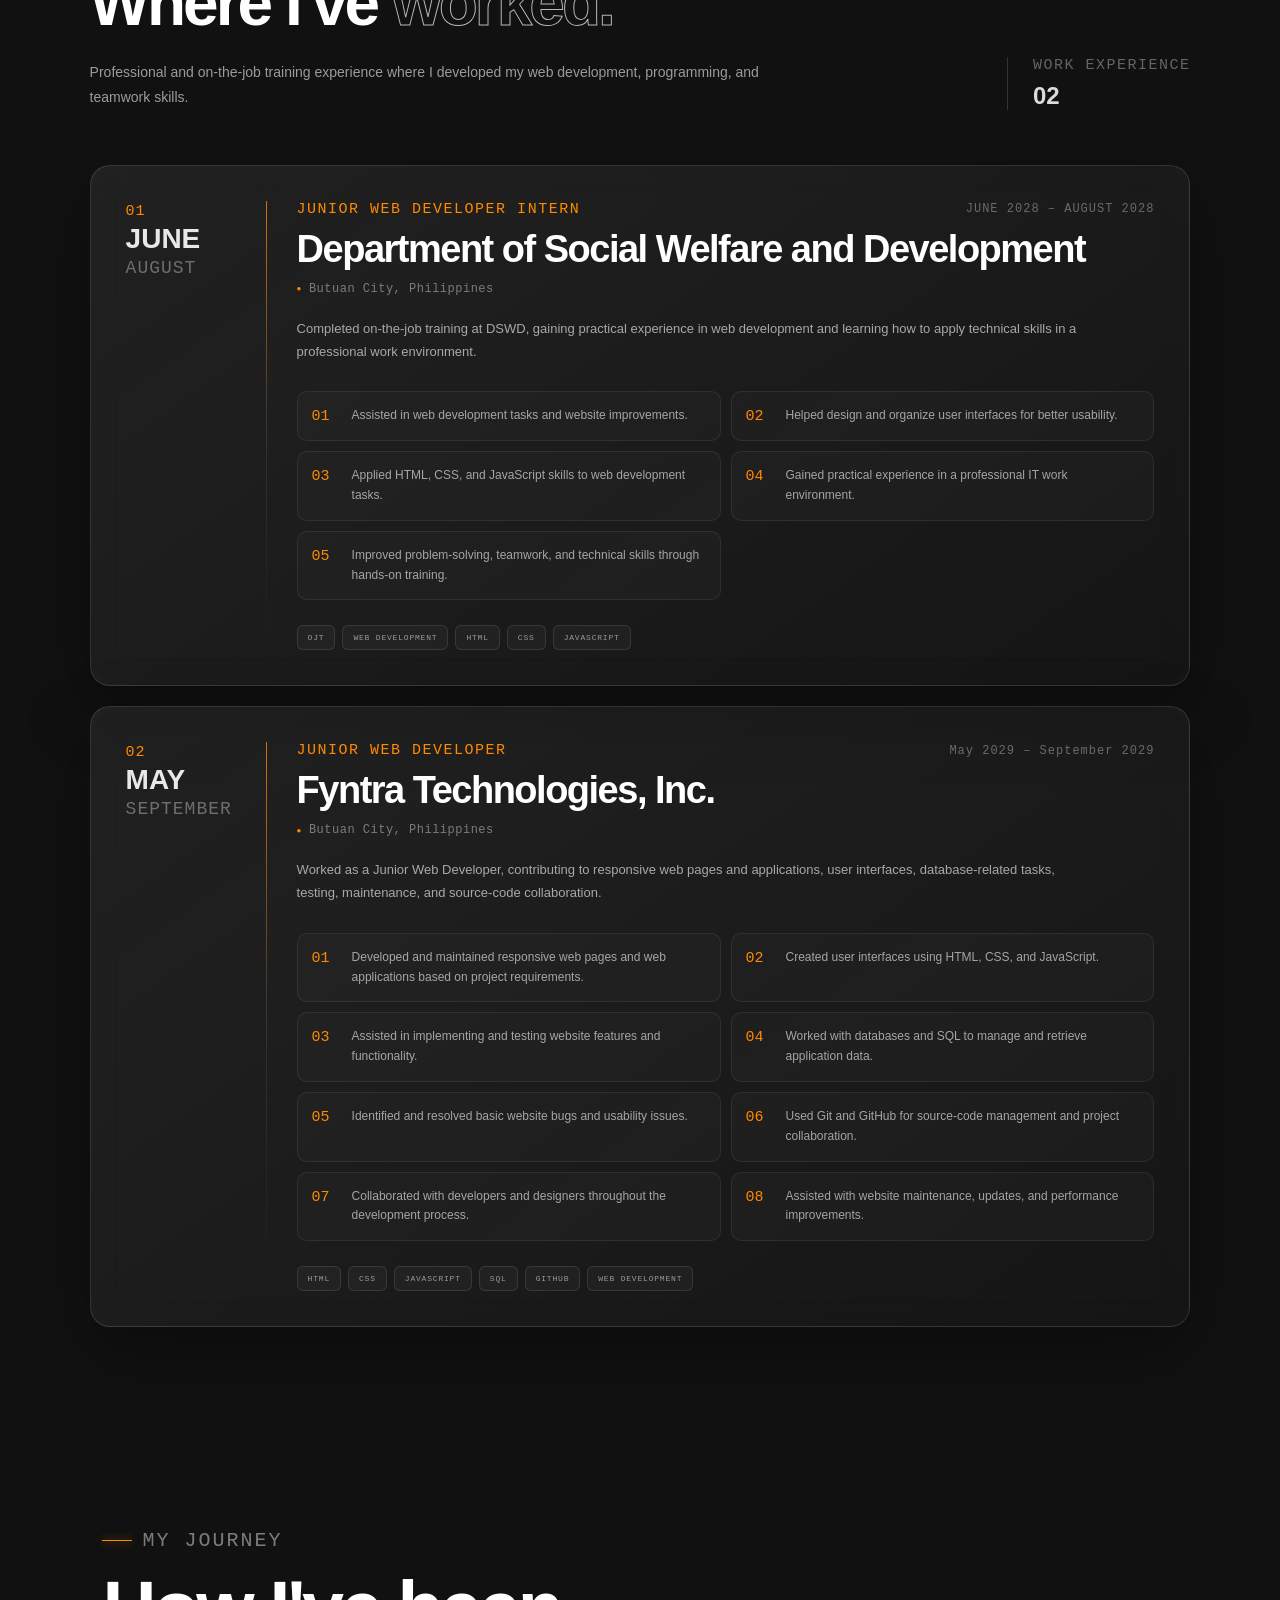
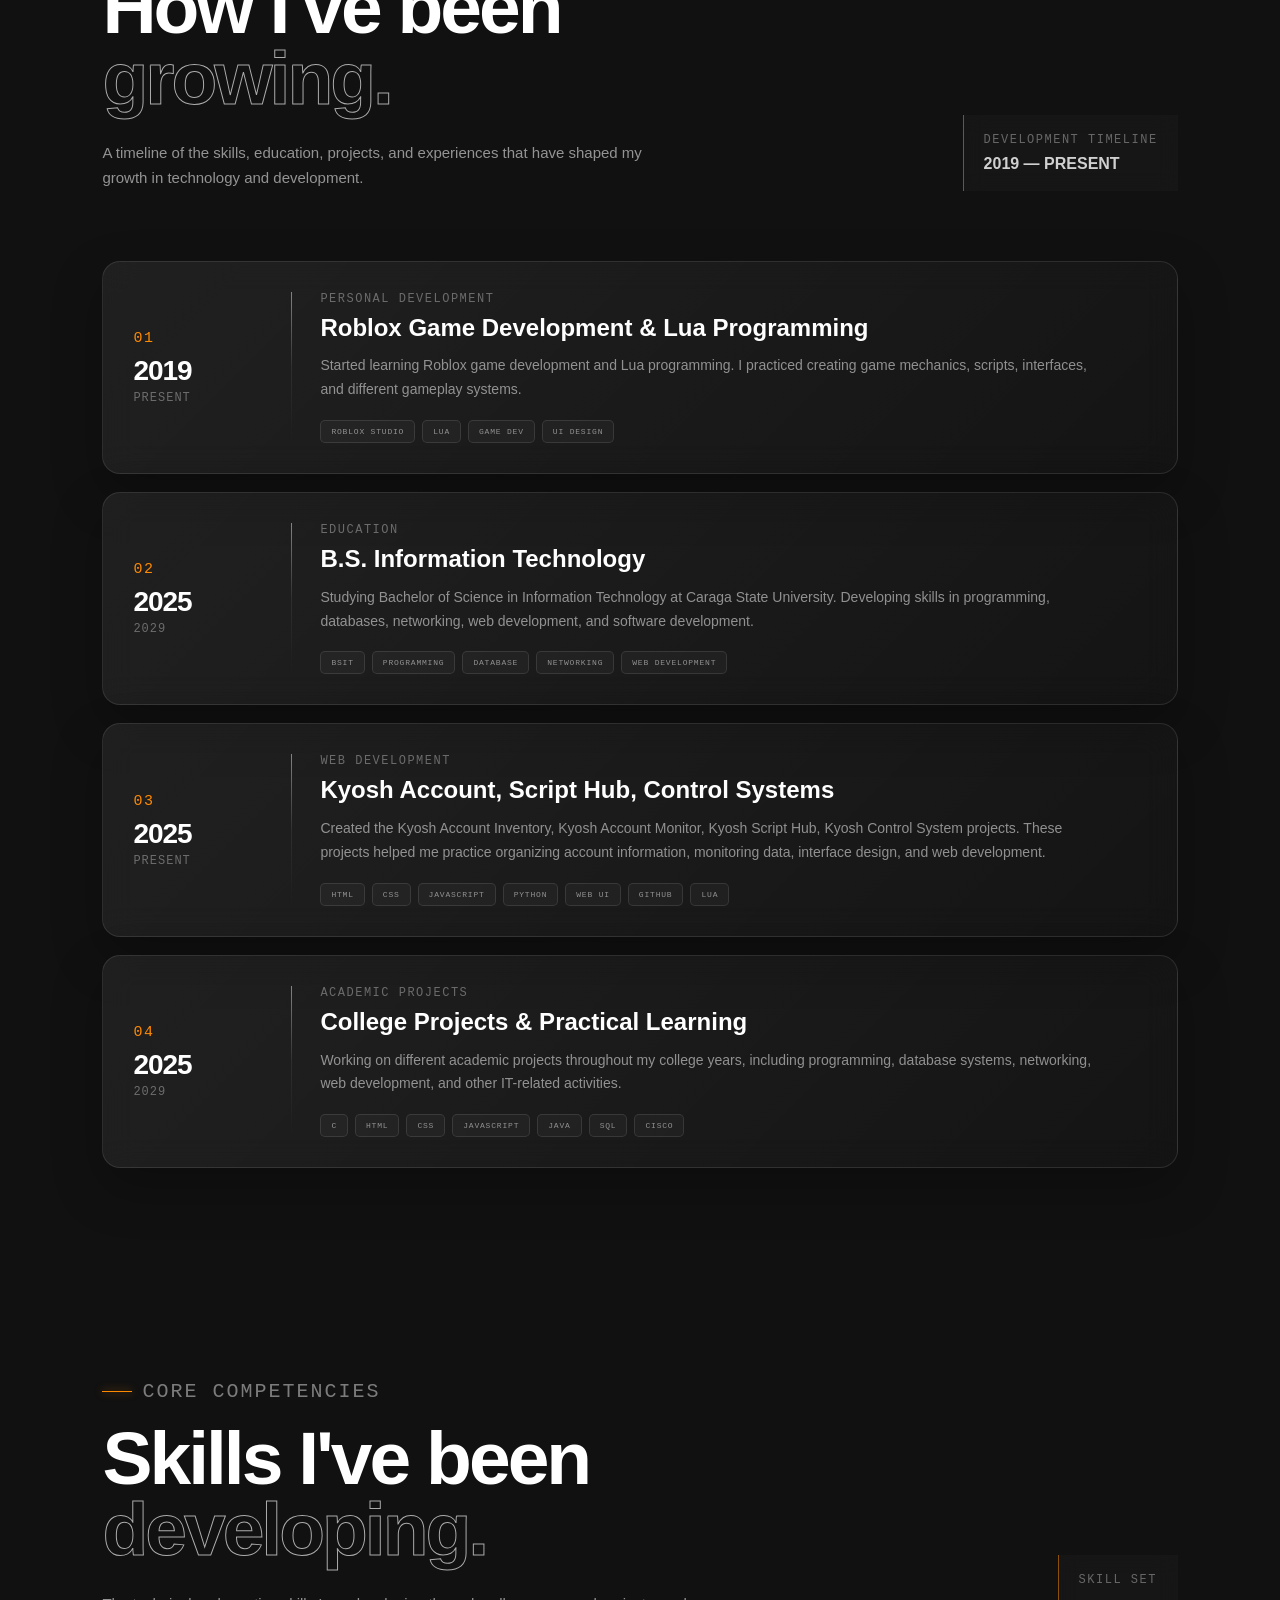
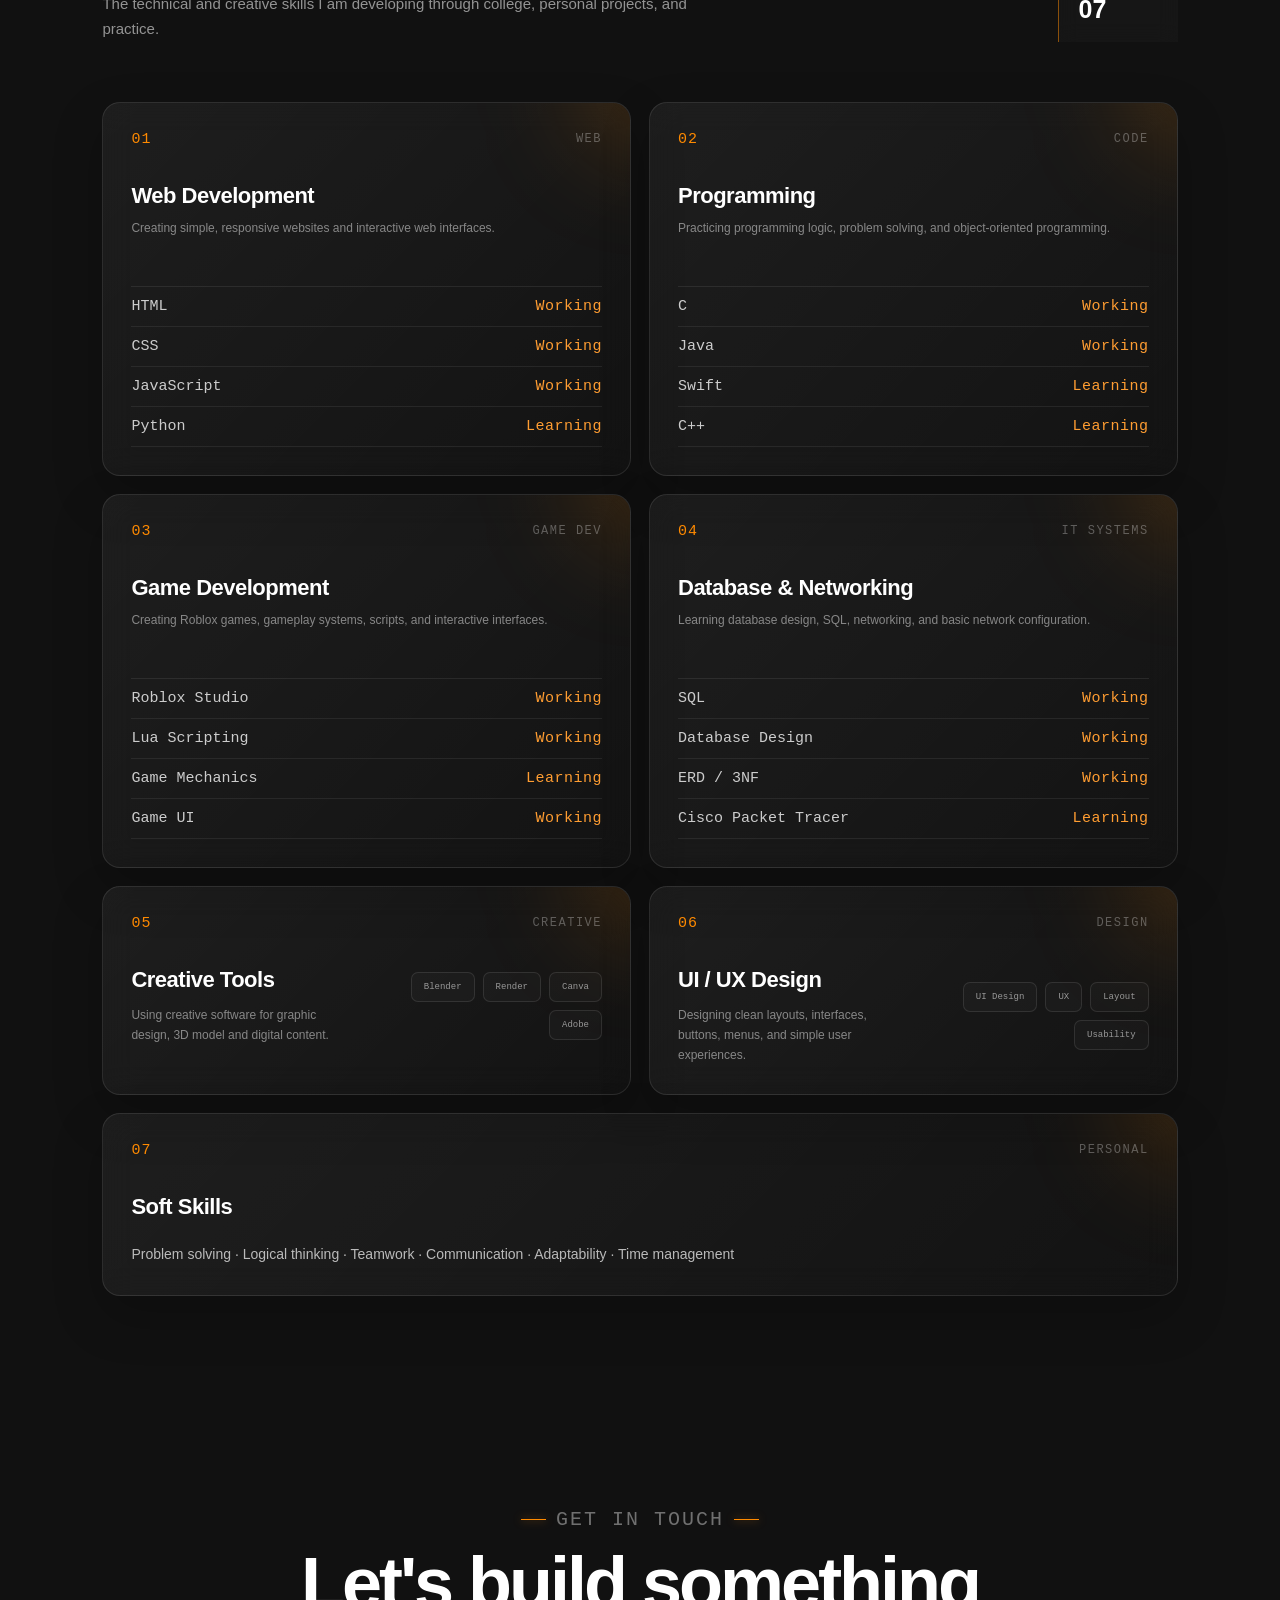
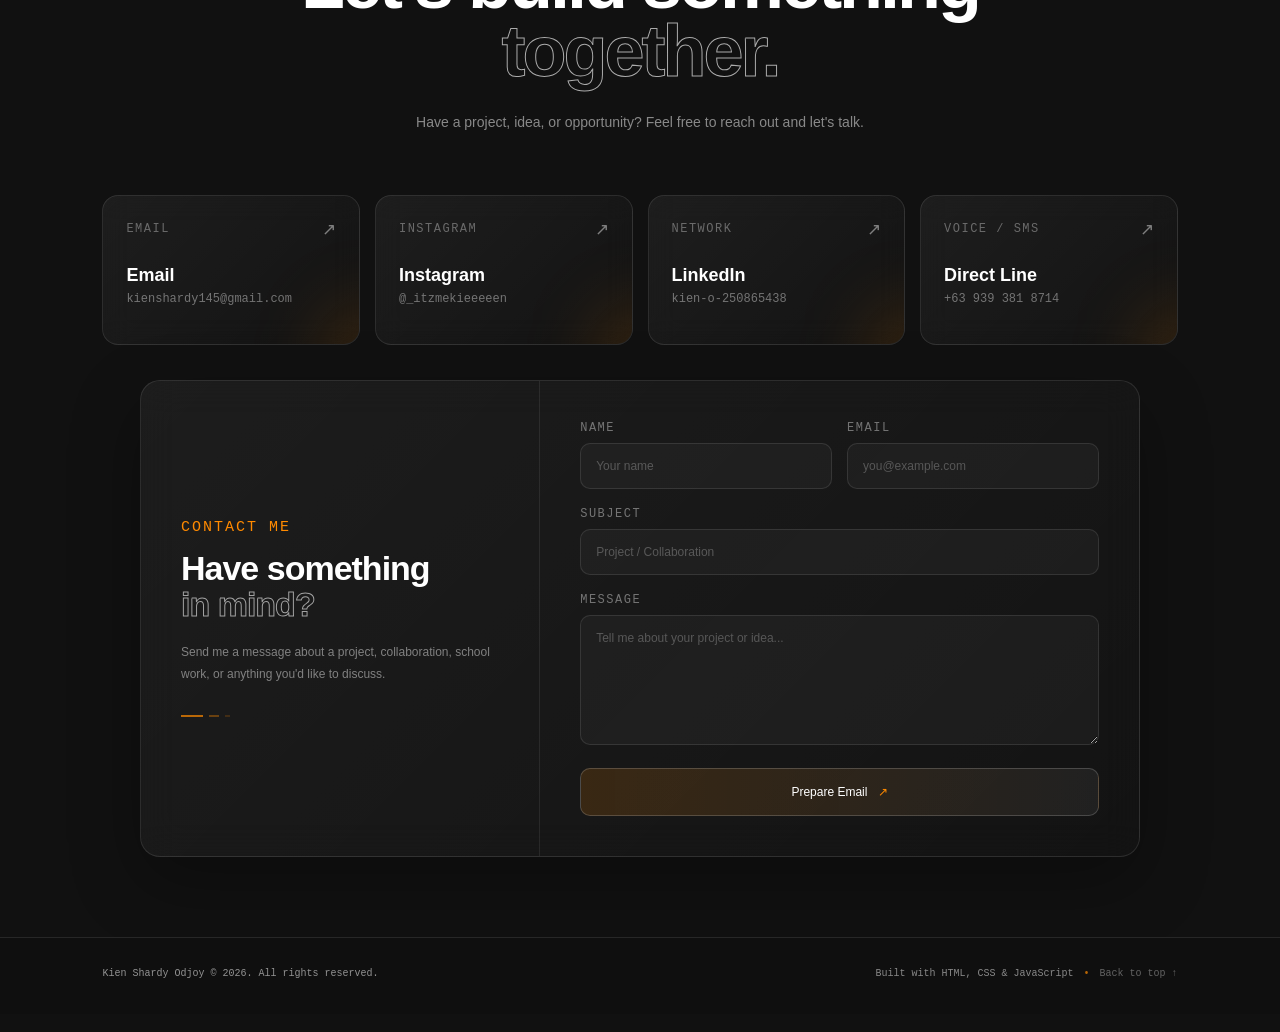
==== commit f78c65b1: "Add files via upload" ====
--- a/index.html
+++ b/index.html
@@ -1,2031 +1,2101 @@
-<!DOCTYPE html>
-
-<html lang="en">
-
-    <head>
-        <meta charset="UTF-8" />
-        <meta name="viewport" content="width=device-width, initial-scale=1.0" />
-
-        <title>ODJOY E-PORTFOLIO</title>
-
-        <link rel="stylesheet" href="./style.css">
-    </head>
-
-    <body>
-
-        <header>
-
-            <nav class="navbar">
-
-                <a href="#home" class="nav-profile">
-                    <img src="Kien.png" class="profile-image">
-                    <span>Kien Shardy Odjoy</span>
-                </a>
-
-                <div class="navmenu" id="navMenu">
-                    <a href="#about">ABOUT</a>
-                    <a href="#documents">DOCUMENTS</a>
-                    <a href="#projects">PROJECTS</a>
-                    <a href="#work-experience">WORK EXPERIENCE</a>
-                    <a href="#journey">JOURNEY</a>
-                    <a href="#skills">SKILLS</a>
-                    <a href="#contact">CONTACT</a>
-                </div>
-
-                <a href="#contact" class="hire-button">HIRE ME</a>
-
-                <!-- MOBILE BUTTON -->
-                <button type="button" class="mobile-menu-btn" id="mobileMenuBtn" aria-label="Open navigation menu" aria-expanded="false">
-                    <span></span>
-                    <span></span>
-                </button>
-
-            </nav>
-
-        </header>
-
-        <main>
-
-            <div class="site-background">
-                <div class="circle circle1"></div>
-                <div class="circle circle2"></div>
-                <div class="circle circle3"></div>
-            </div>
-
-            <!-- HOME -->
-            <section id="home" class="background">
-
-                <div class="hero-wrapper">
-
-                    <!-- LEFT SIDE -->
-                    <div class="hero-text">
-
-                        <div class="hero-label">
-                            <span></span>
-                            ENTRY-LEVEL IT PROFESSIONAL
-                        </div>
-
-                        <h1>
-                            Kien Shardy
-                            <strong>Odjoy</strong>
-                        </h1>
-
-                        <p class="hero-description">
-                            Entry-level IT professional with experience in Web development, Roblox game development and UI/UX Design.
-                        </p>
-
-                        <div class="hero-buttons">
-
-                            <a href="#projects" class="hero-btn primary">
-                                Explore My Works
-                                <span>↗</span>
-                            </a>
-
-                            <a href="#about" class="hero-btn secondary">
-                                About Me
-                            </a>
-
-                        </div>
-
-                    </div>
-
-                    <!-- RIGHT SIDE -->
-                    <div class="hero-visual">
-
-                        <div class="visual-glow"></div>
-
-                        <div class="image-card">
-
-                            <div class="image-top">
-                                <span>PORTFOLIO</span>
-                                <span>2026</span>
-                            </div>
-
-                            <img src="Kien.png" alt="Kien Shardy Odjoy">
-
-                            <div class="image-bottom">
-                                <span>KIEN SHARDY ODJOY</span>
-                                <span>IT</span>
-                            </div>
-
-                        </div>
-
-                        <!-- FLOATING SKILL TAGS -->
-                        <div class="floating-tag tag-one">
-                            WEB DEVELOPMENT
-                        </div>
-
-                        <div class="floating-tag tag-two">
-                            UI/UX DESIGN
-                        </div>
-
-                        <div class="floating-tag tag-three">
-                            GAME DEVELOPMENT
-                        </div>
-
-                    </div>
-
-                </div>
-
-                <!-- BOTTOM INFORMATION -->
-                <div class="hero-footer">
-
-                    <div>
-                        <span class="footer-label">FEATURED PROJECTS</span>
-                        <strong>06</strong>
-                    </div>
-
-                    <div>
-                        <span class="footer-label">EDUCATION</span>
-                        <strong>Information Technology</strong>
-                    </div>
-
-                    <div>
-                        <span class="footer-label">BASED IN</span>
-                        <strong>Philippines</strong>
-                    </div>
-
-                    <div class="scroll-indicator">
-                        SCROLL TO EXPLORE
-                        <span>↓</span>
-                    </div>
-
-                </div>
-
-            </section>
-
-            <!-- ABOUT -->
-            <section id="about" class="about-section">
-
-                <div class="about-wrapper">
-
-                    <!-- LEFT SIDE -->
-                    <div class="about-heading">
-                        <span class="section-label">ABOUT ME</span>
-
-                        <h2>
-                            Learning through
-                            <strong>experience.</strong>
-                        </h2>
-                    </div>
-
-                    <!-- RIGHT SIDE -->
-                    <div class="about-content">
-
-                        <p class="about-intro">
-                            I am an entry-level IT professional and a graduate of Bachelor of Science in Information Technology 
-                            from Caraga State University. I am interested in web development, game development, programming, database management, 
-                            and software development. I enjoy creating digital projects, developing simple and user-friendly interfaces, 
-                            solving programming problems, and learning new technologies. Through school projects and hands-on experience, 
-                            I have developed my skills in HTML, CSS, JavaScript, Python, Lua, C, database management, problem-solving, game development, and web development.
-                        </p>
-
-                        <!-- INFORMATION CARDS -->
-                        <div class="about-grid">
-
-                            <!-- COLLEGE -->
-                            <div class="about-card">
-                                <span class="card-label">COLLEGE</span>
-
-                                <strong>Cum Laude</strong>
-
-                                <p>
-                                    Bachelor of Science in Information Technology
-                                    <br>
-                                    Caraga State University
-                                </p>
-                            </div>
-
-                            <!-- SENIOR HIGH SCHOOL -->
-                            <div class="about-card">
-                                <span class="card-label">SENIOR HIGH SCHOOL</span>
-
-                                <strong>With Highest Honors</strong>
-
-                                <p>
-                                    Senior High School Graduate
-                                    <br>
-                                    Agusan National High School - SHS
-                                </p>
-                            </div>
-
-                            <!-- JUNIOR HIGH SCHOOL -->
-                            <div class="about-card">
-                                <span class="card-label">JUNIOR HIGH SCHOOL</span>
-
-                                <strong>With High Honors</strong>
-
-                                <p>
-                                    Junior High School Graduate
-                                    <br>
-                                    Agusan National High School - JHS
-                                </p>
-                            </div>
-
-                            <!-- ORGANIZATION -->
-                            <div class="about-card">
-                                <span class="card-label">ORGANIZATION</span>
-
-                                <strong>GaMEE</strong>
-
-                                <p>
-                                    Gaming and Multiplayer Esports Enthusiasts
-                                    <br>
-                                    Caraga State University
-                                </p>
-                            </div>
-
-                            <!-- LANGUAGES -->
-                            <div class="about-card">
-                                <span class="card-label">LANGUAGES</span>
-
-                                <strong>Filipino & English</strong>
-
-                                <p>
-                                    I can communicate in Filipino and have basic English communication skills.
-                                </p>
-                            </div>
-
-                            <!-- CURRENT FOCUS -->
-                            <div class="about-card">
-                                <span class="card-label">CURRENT FOCUS</span>
-
-                                <strong>Web Development, HTML, CSS, JavaScript, and Python</strong>
-                            </div>
-
-                        </div>
-
-                    </div>
-
-                </div>
-
-            </section>
-
-            <!-- DOCUMENTS -->
-            <section id="documents" class="content-section documents-section">
-                <div class="section-label">RESUME & APPLICATION</div>
-
-                <p class="section-description">
-                    View and download my resume, ATS-friendly resume, and application letter.
-                </p>
-
-                <div class="document-tabs">
-                    <button class="document-tab active" onclick="showDocument('resume')">
-                        Resume
-                    </button>
-
-                    <button class="document-tab" onclick="showDocument('ats-resume')">
-                        ATS Resume
-                    </button>
-
-                    <button class="document-tab" onclick="showDocument('application-letter')">
-                        Application Letter
-                    </button>
-                </div>
-
-                <!-- Resume -->
-                <div class="document-viewer active" id="resume">
-                    <div class="document-header">
-                        <span>● &nbsp; Resume.pdf</span>
-
-                        <a href="Odjoy-Resume.pdf"
-                        target="_blank"
-                        class="open-pdf">
-                        Open PDF ↗
-                    </a>
-                </div>
-
-                <iframe
-                src="Odjoy-Resume.pdf"
-                class="pdf-viewer">
-            </iframe>
-
-            <a href="Odjoy-Resume.pdf"
-            download
-            class="download-document">
-            Download Resume
-        </a>
-    </div>
-
-    <!-- ATS Resume -->
-    <div class="document-viewer" id="ats-resume">
-        <div class="document-header">
-            <span>● &nbsp; ATS-Resume.pdf</span>
-
-            <a href="Odjoy-ATS-Friendly-Resume.pdf"
-            target="_blank"
-            class="open-pdf">
-            Open PDF ↗
-        </a>
-    </div>
-
-    <iframe
-    src="Odjoy-ATS-Friendly-Resume.pdf"
-    class="pdf-viewer">
-</iframe>
-
-<a href="Odjoy-ATS-Friendly-Resume.pdf"
-download
-class="download-document">
-Download ATS Resume
-</a>
-</div>
-
-<!-- Application Letter -->
-<div class="document-viewer" id="application-letter">
-    <div class="document-header">
-        <span>● &nbsp; Application-Letter.pdf</span>
-
-        <a href="Odjoy-Application-Letter.pdf"
-        target="_blank"
-        class="open-pdf">
-        Open PDF ↗
-    </a>
-</div>
-
-<iframe
-src="Odjoy-Application-Letter.pdf"
-class="pdf-viewer">
-</iframe>
-
-<a href="Odjoy-Application-Letter.pdf"
-download
-class="download-document">
-Download Application Letter
-</a>
-</div>
-</section>
-
-<!-- PROJECTS -->
-<!-- =========================================================
-PROJECTS
-========================================================= -->
-
-<section id="projects" class="projects-section">
-
-    <!-- PROJECT HEADER -->
-    <div class="projects-header">
-
-        <div>
-            <span class="projects-label">PROJECTS</span>
-
-            <h2>
-                Things I've
-                <strong>Built.</strong>
-            </h2>
-
-            <p>
-                A collection of personal and academic projects where I applied
-                programming, web development, game development, scripting,
-                and interface design.
-            </p>
-        </div>
-
-        <div class="projects-count">
-            <span>FEATURED PROJECTS</span>
-            <strong>06</strong>
-        </div>
-
-    </div>
-
-    <!-- =====================================================
-    PROJECT GRID
-    ===================================================== -->
-
-    <div class="projects-grid">
-
-        <!-- =================================================
-        PROJECT 01 - KORMS RNG
-        ================================================= -->
-
-        <article class="project-card">
-
-            <div class="project-card-top">
-                <span class="project-number-small">01</span>
-                <span>GAME DEVELOPMENT</span>
-            </div>
-
-            <div class="project-card-content">
-
-                <h3>KORMS RNG</h3>
-
-                <p>
-                    KORMS RNG is a Roblox-based RNG adventure game inspired by popular random-aura games such as Sol's RNG, 
-                    where players roll for different rarities and collect unique auras, with extremely rare rewards having 
-                    significantly lower chances of being obtained. The game also features special quests, collectible artifacts, 
-                    and weather events that can provide additional luck and affect the chances of obtaining rare items. As the developer, 
-                    I worked on the game's scripting, gameplay systems, UI, and overall player experience, focusing on creating an engaging 
-                    progression system based around luck, collection, and rare discoveries.
-                </p>
-
-                <div class="project-tags">
-                    <span>ROBLOX</span>
-                    <span>LUA</span>
-                    <span>GAME DEV</span>
-                    <span>BUILDER</span>
-                </div>
-
-            </div>
-
-            <button
-            class="project-link"
-            onclick="openProject('korms')"
-            >
-            VIEW PROJECT <span>↗</span>
-        </button>
-
-    </article>
-
-    <!-- =================================================
-    PROJECT 02 - ROBLOX OBBY
-    ================================================= -->
-
-    <article class="project-card">
-
-        <div class="project-card-top">
-            <span class="project-number-small">02</span>
-            <span>GAME DEVELOPMENT</span>
-        </div>
-
-        <div class="project-card-content">
-
-            <h3>Steal a brainrot [BRIDGE + SHOP]</h3>
-
-            <p>
-                Steal a Brainrot: Bridge + Shop is a Roblox game inspired by Steal a Brainrot, 
-                combining a glass bridge challenge with a brainrot shop system. Players must carefully 
-                choose the correct glass panels to cross the bridge and complete the challenge to earn rewards, 
-                while the shop allows them to purchase different brainrots. The game also includes progression 
-                and reward systems designed to encourage players to take risks, complete the bridge, and collect brainrots.
-            </p>
-
-            <div class="project-tags">
-                <span>ROBLOX</span>
-                <span>LUA</span>
-                <span>BUILDER</span>
-                <span>GAME DEV</span>
-            </div>
-
-        </div>
-
-        <button
-        class="project-link"
-        onclick="openProject('obby')"
-        >
-        VIEW PROJECT <span>↗</span>
-    </button>
-
-</article>
-
-<!-- =================================================
-PROJECT 03 - ACCOUNT INVENTORY
-================================================= -->
-
-<article class="project-card">
-
-    <div class="project-card-top">
-        <span class="project-number-small">03</span>
-        <span>WEB DEVELOPMENT</span>
-    </div>
-
-    <div class="project-card-content">
-
-        <h3>Kyosh Account Inventory</h3>
-
-        <p>
-            Kyosh Account Inventory is a web-based inventory system for managing accounts and tracking their earnings. 
-            It allows users to add accounts, record their billion-value earnings, automatically calculate the total amount, 
-            and organize accounts into earning ranges such as 1B–100B, 101B–200B, 201B–500B, and 500B+. The system also includes 
-            a convenient copy feature that makes it easier to organize and transfer account information.
-        </p>
-
-        <div class="project-tags">
-            <span>WEB</span>
-            <span>UI</span>
-            <span>DATA</span>
-        </div>
-
-    </div>
-
-    <button
-    class="project-link"
-    onclick="openProject('inventory')"
-    >
-    VIEW PROJECT <span>↗</span>
-</button>
-
-</article>
-
-<!-- =================================================
-PROJECT 04 - ACCOUNT MONITOR
-================================================= -->
-
-<article class="project-card">
-
-    <div class="project-card-top">
-        <span class="project-number-small">04</span>
-        <span>WEB DEVELOPMENT</span>
-    </div>
-
-    <div class="project-card-content">
-
-        <h3>Kyosh Account Monitor</h3>
-
-        <p>
-            Kyosh Account Monitor is a web-based monitoring system designed to track the real-time status 
-            and activity of multiple accounts. It shows whether an account is online or offline, monitors 
-            their money-making speed, and tracks important inventory information such as the number of eggs, pets, 
-            and eggs in their inventory. The system also records the account's last seen status, making it easier to 
-            monitor account activity and identify when an account was last online.
-        </p>
-
-        <div class="project-tags">
-            <span>WEB</span>
-            <span>MONITORING</span>
-            <span>UI</span>
-        </div>
-
-    </div>
-
-    <button
-    class="project-link"
-    onclick="openProject('monitor')"
-    >
-    VIEW PROJECT <span>↗</span>
-</button>
-
-</article>
-
-<!-- =================================================
-PROJECT 05 - CLIENT SCRIPTING
-================================================= -->
-
-<article class="project-card">
-
-    <div class="project-card-top">
-        <span class="project-number-small">05</span>
-        <span>SCRIPTING</span>
-    </div>
-
-    <div class="project-card-content">
-
-        <h3>Roblox Client - Side Scripting (SAE)</h3>
-
-        <p>
-            A Roblox client-side scripting project created for Steal an Egg, 
-            focusing on interactive game features, player controls, egg-related 
-            mechanics, utility functions, and custom UI systems. The project helped 
-            me improve my Lua scripting, debugging, and understanding of Roblox game 
-            interactions.
-        </p>
-
-        <div class="project-tags">
-            <span>LUA</span>
-            <span>SCRIPTING</span>
-            <span>UX</span>
-            <span>UI DESIGN</span>
-        </div>
-
-    </div>
-
-    <button
-    class="project-link"
-    onclick="openProject('clientscript')"
-    >
-    VIEW PROJECT <span>↗</span>
-</button>
-
-</article>
-
-<!-- =================================================
-PROJECT 06 - UI DESIGN
-================================================= -->
-
-<article class="project-card">
-
-    <div class="project-card-top">
-        <span class="project-number-small">06</span>
-        <span>SCRIPTING</span>
-    </div>
-
-    <div class="project-card-content">
-
-        <h3>Roblox Client - Side Scripting (GAG2)</h3>
-
-        <p>
-            A Roblox client-side scripting project created for Grow a Garden 2, 
-            focusing on custom utility features, player controls, garden-related interactions, 
-            and an interactive user interface. The project helped me improve my Lua scripting, 
-            UI development, debugging, and understanding of Roblox game systems.
-        </p>
-
-        <div class="project-tags">
-            <span>LUA</span>
-            <span>SCRIPTING</span>
-            <span>UX</span>
-            <span>UI DESIGN</span>
-        </div>
-
-    </div>
-
-    <button
-    class="project-link"
-    onclick="openProject('robloxui')"
-    >
-    VIEW PROJECT <span>↗</span>
-</button>
-
-</article>
-
-</div>
-
-</section>
-
-<!-- =========================================================
-PROJECT VIEWER MODAL
-========================================================= -->
-
-<div id="projectModal" class="project-modal">
-
-    <div class="project-modal-box">
-
-        <button
-        class="project-modal-close"
-        onclick="closeProject()"
-        aria-label="Close project"
-        >
-        ×
-    </button>
-
-    <!-- VIDEO -->
-
-    <div class="project-modal-video">
-
-        <video
-        id="projectVideo"
-        controls
-        playsinline
-        >
-        <source id="projectVideoSource" src="" type="video/mp4">
-        Your browser does not support video playback.
-    </video>
-
-</div>
-
-<!-- PROJECT INFORMATION -->
-
-<div class="project-modal-info">
-
-    <span
-    id="projectCategory"
-    class="modal-category"
-    >
-    PROJECT CATEGORY
-</span>
-
-<h3 id="projectTitle">
-    Project Title
-</h3>
-
-<p
-id="projectDescription"
-class="modal-description"
->
-Project description.
-</p>
-
-<!-- DETAILS -->
-
-<div class="modal-details">
-
-    <div class="modal-detail">
-
-        <span>TECHNOLOGIES</span>
-
-        <strong id="projectTech">
-            —
-        </strong>
-
-    </div>
-
-    <div class="modal-detail">
-
-        <span>ROLE</span>
-
-        <strong id="projectRole">
-            —
-        </strong>
-
-    </div>
-
-    <div class="modal-detail">
-
-        <span>YEAR</span>
-
-        <strong id="projectYear">
-            —
-        </strong>
-
-    </div>
-
-</div>
-
-<!-- EXTERNAL LINK -->
-
-<a
-id="projectExternalLink"
-href="#"
-target="_blank"
-rel="noopener noreferrer"
-class="modal-project-link"
->
-OPEN PROJECT ↗
-</a>
-
-</div>
-
-</div>
-
-</div>
-
-<!-- =========================================================
-WORK EXPERIENCE
-========================================================= -->
-
-<section id="work-experience" class="work-experience-section">
-
-    <div class="work-experience-header">
-
-        <div class="work-experience-title">
-            <span class="work-experience-label">PROFESSIONAL EXPERIENCE</span>
-
-            <h2>
-                Where I've
-                <strong>worked.</strong>
-            </h2>
-
-            <p>
-                Professional experience where I applied web development,
-                programming, database, and collaboration skills in a real
-                working environment.
-            </p>
-        </div>
-
-        <div class="work-experience-status">
-            <span>WORK EXPERIENCE</span>
-            <strong>01</strong>
-        </div>
-
-    </div>
-
-    <div class="work-experience-card">
-
-        <div class="work-experience-number">
-            <span>01</span>
-            <strong>2029</strong>
-            <small>2030</small>
-        </div>
-
-        <div class="work-experience-divider"></div>
-
-        <div class="work-experience-content">
-
-            <div class="work-experience-top">
-                <span class="work-experience-type">JUNIOR WEB DEVELOPER</span>
-                <span class="work-experience-date">May 2029 – September 2029</span>
-            </div>
-
-            <h3>Fyntra Technologies, Inc.</h3>
-
-            <div class="work-experience-location">
-                <span>●</span>
-                Butuan City, Philippines
-            </div>
-
-            <p class="work-experience-summary">
-                Worked as a Junior Web Developer, contributing to responsive
-                web pages and applications, user interfaces, database-related
-                tasks, testing, maintenance, and source-code collaboration.
-            </p>
-
-            <div class="work-experience-grid">
-
-                <div class="work-experience-item">
-                    <span class="work-item-number">01</span>
-                    <p>Developed and maintained responsive web pages and web applications based on project requirements.</p>
-                </div>
-
-                <div class="work-experience-item">
-                    <span class="work-item-number">02</span>
-                    <p>Created user interfaces using HTML, CSS, and JavaScript.</p>
-                </div>
-
-                <div class="work-experience-item">
-                    <span class="work-item-number">03</span>
-                    <p>Assisted in implementing and testing website features and functionality.</p>
-                </div>
-
-                <div class="work-experience-item">
-                    <span class="work-item-number">04</span>
-                    <p>Worked with databases and SQL to manage and retrieve application data.</p>
-                </div>
-
-                <div class="work-experience-item">
-                    <span class="work-item-number">05</span>
-                    <p>Identified and resolved basic website bugs and usability issues.</p>
-                </div>
-
-                <div class="work-experience-item">
-                    <span class="work-item-number">06</span>
-                    <p>Used Git and GitHub for source-code management and project collaboration.</p>
-                </div>
-
-                <div class="work-experience-item">
-                    <span class="work-item-number">07</span>
-                    <p>Collaborated with developers and designers throughout the development process.</p>
-                </div>
-
-                <div class="work-experience-item">
-                    <span class="work-item-number">08</span>
-                    <p>Assisted with website maintenance, updates, and performance improvements.</p>
-                </div>
-
-            </div>
-
-            <div class="work-experience-tags">
-                <span>HTML</span>
-                <span>CSS</span>
-                <span>JAVASCRIPT</span>
-                <span>SQL</span>
-                <span>GITHUB</span>
-                <span>WEB DEVELOPMENT</span>
-            </div>
-
-        </div>
-
-    </div>
-
-</section>
-
-<!-- JOURNEY -->
-<section id="journey" class="experience-section">
-
-    <div class="experience-header">
-
-        <div class="experience-title">
-
-            <span class="experience-label">
-                MY JOURNEY
-            </span>
-
-            <h2>
-                How I've been
-                <strong>growing.</strong>
-            </h2>
-
-            <p>
-                A timeline of the skills, education, projects, and experiences
-                that have shaped my growth in technology and development.
-            </p>
-
-        </div>
-
-        <div class="experience-status">
-            <span>DEVELOPMENT TIMELINE</span>
-            <strong>2019 — PRESENT</strong>
-        </div>
-
-    </div>
-
-    <div class="experience-list">
-
-        <!-- EXPERIENCE 01 -->
-        <article class="experience-card">
-
-            <div class="experience-year">
-                <span>01</span>
-                <strong>2019</strong>
-                <small>2026</small>
-            </div>
-
-            <div class="experience-line"></div>
-
-            <div class="experience-content">
-
-                <span class="experience-type">
-                    PERSONAL DEVELOPMENT
-                </span>
-
-                <h3>
-                    Roblox Game Development & Lua Programming
-                </h3>
-
-                <p>
-                    Started learning Roblox game development and Lua programming.
-                    I practiced creating game mechanics, scripts, interfaces,
-                    and different gameplay systems.
-                </p>
-
-                <div class="experience-tags">
-                    <span>ROBLOX STUDIO</span>
-                    <span>LUA</span>
-                    <span>GAME DEV</span>
-                    <span>UI DESIGN</span>
-                </div>
-
-            </div>
-
-        </article>
-
-        <!-- EXPERIENCE 02 -->
-        <article class="experience-card">
-
-            <div class="experience-year">
-                <span>02</span>
-                <strong>2025</strong>
-                <small>2029</small>
-            </div>
-
-            <div class="experience-line"></div>
-
-            <div class="experience-content">
-
-                <span class="experience-type">
-                    EDUCATION
-                </span>
-
-                <h3>
-                    B.S. Information Technology
-                </h3>
-
-                <p>
-                    Studying Bachelor of Science in Information Technology
-                    at Caraga State University. Developing skills in
-                    programming, databases, networking, web development,
-                    and software development.
-                </p>
-
-                <div class="experience-tags">
-                    <span>BSIT</span>
-                    <span>PROGRAMMING</span>
-                    <span>DATABASE</span>
-                    <span>NETWORKING</span>
-                    <span>WEB DEVELOPMENT</span>
-                </div>
-
-            </div>
-
-        </article>
-
-        <!-- EXPERIENCE 03 -->
-        <article class="experience-card">
-
-            <div class="experience-year">
-                <span>03</span>
-                <strong>2025</strong>
-                <small>2026</small>
-            </div>
-
-            <div class="experience-line"></div>
-
-            <div class="experience-content">
-
-                <span class="experience-type">
-                    WEB DEVELOPMENT
-                </span>
-
-                <h3>
-                    Kyosh Account Systems
-                </h3>
-
-                <p>
-                    Created the Kyosh Account Inventory and Kyosh Account
-                    Monitor projects. These projects helped me practice
-                    organizing account information, monitoring data,
-                    interface design, and web development.
-                </p>
-
-                <div class="experience-tags">
-                    <span>HTML</span>
-                    <span>CSS</span>
-                    <span>JAVASCRIPT</span>
-                    <span>PYTHON</span>
-                    <span>WEB UI</span>
-                    <span>GITHUB</span>
-                </div>
-
-            </div>
-
-        </article>
-
-        <!-- EXPERIENCE 04 -->
-        <article class="experience-card">
-
-            <div class="experience-year">
-                <span>04</span>
-                <strong>2025</strong>
-                <small>2029</small>
-            </div>
-
-            <div class="experience-line"></div>
-
-            <div class="experience-content">
-
-                <span class="experience-type">
-                    ACADEMIC PROJECTS
-                </span>
-
-                <h3>
-                    College Projects & Practical Learning
-                </h3>
-
-                <p>
-                    Working on different academic projects throughout my
-                    college years, including programming, database systems,
-                    networking, web development, and other IT-related
-                    activities.
-                </p>
-
-                <div class="experience-tags">
-                    <span>C</span>
-                    <span>HTML</span>
-                    <span>CSS</span>
-                    <span>JAVASCRIPT</span>
-                    <span>JAVA</span>
-                    <span>SQL</span>
-                    <span>CISCO</span>
-                </div>
-
-            </div>
-
-        </article>
-
-    </div>
-
-</section>
-
-<!-- =========================================================
-SKILLS
-========================================================= -->
-
-<section id="skills" class="skills-section">
-
-    <!-- SKILLS HEADER -->
-    <div class="skills-header">
-
-        <div class="skills-heading">
-
-            <span class="skills-label">
-                CORE COMPETENCIES
-            </span>
-
-            <h2>
-                Skills I've been
-                <strong>developing.</strong>
-            </h2>
-
-            <p>
-                The technical and creative skills I am developing
-                through college, personal projects, and practice.
-            </p>
-
-        </div>
-
-        <div class="skills-count">
-            <span>SKILL SET</span>
-            <strong>07</strong>
-        </div>
-
-    </div>
-
-    <!-- SKILLS GRID -->
-    <div class="skills-grid">
-
-        <!-- WEB DEVELOPMENT -->
-        <article class="skill-card skill-large">
-
-            <div class="skill-card-top">
-                <span class="skill-number">01</span>
-                <span class="skill-category">WEB</span>
-            </div>
-
-            <h3>Web Development</h3>
-
-            <p>
-                Creating simple, responsive websites and
-                interactive web interfaces.
-            </p>
-
-            <div class="skill-list">
-
-                <div class="skill-item">
-                    <span>HTML</span>
-                    <strong>Working</strong>
-                </div>
-
-                <div class="skill-item">
-                    <span>CSS</span>
-                    <strong>Working</strong>
-                </div>
-
-                <div class="skill-item">
-                    <span>JavaScript</span>
-                    <strong>Working</strong>
-                </div>
-
-                <div class="skill-item">
-                    <span>Python</span>
-                    <strong>Learning</strong>
-                </div>
-
-            </div>
-
-        </article>
-
-        <!-- PROGRAMMING -->
-        <article class="skill-card skill-large">
-
-            <div class="skill-card-top">
-                <span class="skill-number">02</span>
-                <span class="skill-category">CODE</span>
-            </div>
-
-            <h3>Programming</h3>
-
-            <p>
-                Practicing programming logic, problem solving,
-                and object-oriented programming.
-            </p>
-
-            <div class="skill-list">
-
-                <div class="skill-item">
-                    <span>C</span>
-                    <strong>Working</strong>
-                </div>
-
-                <div class="skill-item">
-                    <span>Java</span>
-                    <strong>Working</strong>
-                </div>
-
-                <div class="skill-item">
-                    <span>C#</span>
-                    <strong>Learning</strong>
-                </div>
-
-                <div class="skill-item">
-                    <span>C++</span>
-                    <strong>Learning</strong>
-                </div>
-
-            </div>
-
-        </article>
-
-        <!-- GAME DEVELOPMENT -->
-        <article class="skill-card skill-large">
-
-            <div class="skill-card-top">
-                <span class="skill-number">03</span>
-                <span class="skill-category">GAME DEV</span>
-            </div>
-
-            <h3>Game Development</h3>
-
-            <p>
-                Creating Roblox games, gameplay systems,
-                scripts, and interactive interfaces.
-            </p>
-
-            <div class="skill-list">
-
-                <div class="skill-item">
-                    <span>Roblox Studio</span>
-                    <strong>Working</strong>
-                </div>
-
-                <div class="skill-item">
-                    <span>Lua Scripting</span>
-                    <strong>Working</strong>
-                </div>
-
-                <div class="skill-item">
-                    <span>Game Mechanics</span>
-                    <strong>Learning</strong>
-                </div>
-
-                <div class="skill-item">
-                    <span>Game UI</span>
-                    <strong>Working</strong>
-                </div>
-
-            </div>
-
-        </article>
-
-        <!-- DATABASE & NETWORKING -->
-        <article class="skill-card skill-large">
-
-            <div class="skill-card-top">
-                <span class="skill-number">04</span>
-                <span class="skill-category">IT SYSTEMS</span>
-            </div>
-
-            <h3>Database & Networking</h3>
-
-            <p>
-                Learning database design, SQL, networking,
-                and basic network configuration.
-            </p>
-
-            <div class="skill-list">
-
-                <div class="skill-item">
-                    <span>SQL</span>
-                    <strong>Working</strong>
-                </div>
-
-                <div class="skill-item">
-                    <span>Database Design</span>
-                    <strong>Working</strong>
-                </div>
-
-                <div class="skill-item">
-                    <span>ERD / 3NF</span>
-                    <strong>Working</strong>
-                </div>
-
-                <div class="skill-item">
-                    <span>Cisco Packet Tracer</span>
-                    <strong>Learning</strong>
-                </div>
-
-            </div>
-
-        </article>
-
-        <!-- CREATIVE TOOLS -->
-        <article class="skill-card skill-wide">
-
-            <div class="skill-card-top">
-                <span class="skill-number">05</span>
-                <span class="skill-category">CREATIVE</span>
-            </div>
-
-            <div class="skill-wide-content">
-
-                <div>
-                    <h3>Creative Tools</h3>
-
-                    <p>
-                        Using creative software for graphic design,
-                        3D model and digital content.
-                    </p>
-                </div>
-
-                <div class="skill-pills">
-
-                    <span>Blender</span>
-                    <span>Render</span>
-                    <span>Canva</span>
-                    <span>Adobe</span>
-
-                </div>
-
-            </div>
-
-        </article>
-
-        <!-- UI UX -->
-        <article class="skill-card skill-wide">
-
-            <div class="skill-card-top">
-                <span class="skill-number">06</span>
-                <span class="skill-category">DESIGN</span>
-            </div>
-
-            <div class="skill-wide-content">
-
-                <div>
-                    <h3>UI / UX Design</h3>
-
-                    <p>
-                        Designing clean layouts, interfaces,
-                        buttons, menus, and simple user experiences.
-                    </p>
-                </div>
-
-                <div class="skill-pills">
-
-                    <span>UI Design</span>
-                    <span>UX</span>
-                    <span>Layout</span>
-                    <span>Usability</span>
-
-                </div>
-
-            </div>
-
-        </article>
-
-        <!-- SOFT SKILLS -->
-        <article class="skill-card skill-soft">
-
-            <div class="skill-card-top">
-                <span class="skill-number">07</span>
-                <span class="skill-category">PERSONAL</span>
-            </div>
-
-            <h3>Soft Skills</h3>
-
-            <div class="soft-skill-text">
-
-                Problem solving · Logical thinking ·
-                Teamwork · Communication ·
-                Adaptability · Time management
-
-            </div>
-
-        </article>
-
-    </div>
-
-</section>
-
-<!-- CONTACT -->
-<!-- =========================================================
-CONTACT SECTION
-========================================================= -->
-
-<section id="contact" class="contact-section">
-
-    <!-- CONTACT HEADER -->
-    <div class="contact-header">
-
-        <span class="contact-label">
-            GET IN TOUCH
-        </span>
-
-        <h2>
-            Let's build something
-            <strong>together.</strong>
-        </h2>
-
-        <p>
-            Have a project, idea, or opportunity?
-            Feel free to reach out and let's talk.
-        </p>
-
-    </div>
-
-    <!-- =====================================================
-    CONTACT CARDS
-    ===================================================== -->
-
-    <div class="contact-cards">
-
-        <!-- EMAIL -->
-        <a
-        href="mailto:kienshardy145@gmail.com"
-        class="contact-card">
-
-        <div class="contact-card-top">
-
-            <span>EMAIL</span>
-
-            <span class="contact-arrow">
-                ↗
-            </span>
-
-        </div>
-
-        <h3>
-            Email
-        </h3>
-
-        <p>
-            kienshardy145@gmail.com
-        </p>
-
-    </a>
-
-    <!-- INSTAGRAM -->
-    <a
-    href="https://instagram.com/_itzmekieeeeen/"
-    target="_blank"
-    class="contact-card">
-
-    <div class="contact-card-top">
-
-        <span>INSTAGRAM</span>
-
-        <span class="contact-arrow">
-            ↗
-        </span>
-
-    </div>
-
-    <h3>
-        Instagram
-    </h3>
-
-    <p>
-        @_itzmekieeeeen
-    </p>
-
-</a>
-
-<!-- LINKEDIN -->
-<a
-href="https://www.linkedin.com/in/kien-o-250865438/"
-target="_blank"
-class="contact-card">
-
-<div class="contact-card-top">
-
-    <span>NETWORK</span>
-
-    <span class="contact-arrow">
-        ↗
-    </span>
-
-</div>
-
-<h3>
-    LinkedIn
-</h3>
-
-<p>
-    kien-o-250865438
-</p>
-
-</a>
-
-<!-- PHONE -->
-<a
-href="tel:+639393818714"
-class="contact-card">
-
-<div class="contact-card-top">
-
-    <span>VOICE / SMS</span>
-
-    <span class="contact-arrow">
-        ↗
-    </span>
-
-</div>
-
-<h3>
-    Direct Line
-</h3>
-
-<p>
-    +63 939 381 8714
-</p>
-
-</a>
-
-</div>
-
-<!-- =====================================================
-CONTACT FORM
-===================================================== -->
-
-<div class="contact-main">
-
-    <!-- LEFT SIDE -->
-
-    <div class="contact-message-info">
-
-        <span>
-            CONTACT ME
-        </span>
-
-        <h3>
-            Have something
-            <strong>in mind?</strong>
-        </h3>
-
-        <p>
-            Send me a message about a project,
-            collaboration, school work, or anything
-            you'd like to discuss.
-        </p>
-
-        <div class="contact-decoration">
-
-            <span></span>
-
-            <span></span>
-
-            <span></span>
-
-        </div>
-
-    </div>
-
-    <!-- RIGHT SIDE -->
-
-    <form
-    class="contact-form"
-    onsubmit="prepareEmail(event)">
-
-    <!-- NAME + EMAIL -->
-
-    <div class="contact-form-row">
-
-        <div class="contact-input-group">
-
-            <label for="contact-name">
-                NAME
-            </label>
-
-            <input
-            type="text"
-            id="contact-name"
-            placeholder="Your name"
-            required
-            >
-
-        </div>
-
-        <div class="contact-input-group">
-
-            <label for="contact-email">
-                EMAIL
-            </label>
-
-            <input
-            type="email"
-            id="contact-email"
-            placeholder="you@example.com"
-            required
-            >
-
-        </div>
-
-    </div>
-
-    <!-- SUBJECT -->
-
-    <div class="contact-input-group">
-
-        <label for="contact-subject">
-            SUBJECT
-        </label>
-
-        <input
-        type="text"
-        id="contact-subject"
-        placeholder="Project / Collaboration"
-        required
-        >
-
-    </div>
-
-    <!-- MESSAGE -->
-
-    <div class="contact-input-group">
-
-        <label for="contact-message">
-            MESSAGE
-        </label>
-
-        <textarea
-        id="contact-message"
-        placeholder="Tell me about your project or idea..."
-        required
-        ></textarea>
-
-    </div>
-
-    <!-- BUTTON -->
-
-    <button
-    type="submit"
-    class="contact-submit">
-
-    Prepare Email
-
-    <span>
-        ↗
-    </span>
-
-</button>
-
-</form>
-
-</div>
-
-</section>
-
-<!-- =========================================================
-FOOTER
-========================================================= -->
-
-<footer class="site-footer">
-
-    <div class="footer-inner">
-
-        <!-- FOOTER LEFT -->
-
-        <div class="footer-left">
-
-            Kien Shardy Odjoy © 2026.
-            All rights reserved.
-
-        </div>
-
-        <!-- FOOTER RIGHT -->
-
-        <div class="footer-right">
-
-            <span>
-                Built with HTML, CSS & JavaScript
-            </span>
-
-            <span class="footer-dot">
-                •
-            </span>
-
-            <a href="#home" class="back-top">
-                Back to top ↑
-            </a>
-
-        </div>
-
-    </div>
-
-</footer>
-
-</main>
-
-<script>
-        function showDocument(documentId) {
-        document.querySelectorAll(".document-viewer").forEach(viewer => {
-        viewer.classList.remove("active");
-        });
-
-        document.querySelectorAll(".document-tab").forEach(tab => {
-        tab.classList.remove("active");
-        });
-
-        document.getElementById(documentId).classList.add("active");
-
-        event.currentTarget.classList.add("active");
-        }
-
-        /* =========================================================
-        PROJECT DATA
-        ========================================================= */
-
-        const projectData = {
-
-        korms: {
-
-        title: "KORMS RNG",
-
-        category: "GAME DEVELOPMENT",
-
-        description:
-        "KORMS RNG is a Roblox-based RNG adventure game inspired by popular random-aura games such as Sol's RNG, where players roll for different rarities and collect unique auras, with extremely rare rewards having significantly lower chances of being obtained. The game also features special quests, collectible artifacts, and weather events that can provide additional luck and affect the chances of obtaining rare items. As the developer, I worked on the game's scripting, gameplay systems, UI, and overall player experience, focusing on creating an engaging progression system based around luck, collection, and rare discoveries.",
-
-        tech:
-        "Roblox Studio • Lua • Blender",
-
-        role:
-        "Game Developer",
-
-        year:
-        "2023 - 2026",
-
-        video:
-        "korms.mp4",
-
-        link:
-        "#"
-
-        },
-
-        obby: {
-
-        title: "Steal a brainrot [BRIDGE + SHOP]",
-
-        category: "GAME DEVELOPMENT",
-
-        description:
-        "Steal a Brainrot: Bridge + Shop is a Roblox game inspired by Steal a Brainrot, combining a glass bridge challenge with a brainrot shop system. Players must carefully choose the correct glass panels to cross the bridge and complete the challenge to earn rewards, while the shop allows them to purchase different brainrots. The game also includes progression and reward systems designed to encourage players to take risks, complete the bridge, and collect brainrots.",
-
-        tech:
-        "Roblox Studio • Lua • Blender",
-
-        role:
-        "Game Developer",
-
-        year:
-        "2025 - 2026",
-
-        video:
-        "obby.mp4",
-
-        link:
-        "#"
-
-        },
-
-        inventory: {
-
-        title: "Kyosh Account Inventory",
-
-        category: "WEB DEVELOPMENT",
-
-        description:
-        "Kyosh Account Inventory is a web-based inventory system for managing accounts and their earnings. It allows users to add accounts, record their billion-value earnings, automatically calculate the total amount, and organize accounts into earning ranges such as 1B–100B, 101B-200B, 201B-500B, and 500B+. The system also provides an easy copy feature for quickly organizing and transferring account information.",
-
-        tech:
-        "HTML • CSS • JavaScript • SQL",
-
-        role:
-        "Web Developer",
-
-        year:
-        "2026",
-
-        video:
-        "inventory.webm",
-
-        link:
-        "https://khinventory.onrender.com/"
-
-        },
-
-        monitor: {
-
-        title: "Kyosh Account Monitor",
-
-        category: "WEB DEVELOPMENT",
-
-        description:
-        "Kyosh Account Monitor is a web-based monitoring system designed to track the real-time status and activity of multiple accounts. It shows whether an account is online or offline, monitors their money-making speed, and tracks important inventory information such as the number of eggs, pets, and eggs in their inventory. The system also records the account's last seen status, making it easier to monitor account activity and identify when an account was last online.",
-
-        tech:
-        "HTML • CSS • JavaScript",
-
-        role:
-        "Web Developer",
-
-        year:
-        "2025 - 2026",
-
-        video:
-        "monitor.webm",
-
-        link:
-        "https://khscript.onrender.com/"
-
-        },
-
-        clientscript: {
-
-        title: "Roblox Client - Side Scripting (SAE)",
-
-        category: "SCRIPTING",
-
-        description:
-        "A Roblox client-side scripting project created for Steal an Egg, focusing on interactive game features, player controls, egg-related mechanics, utility functions, and custom UI systems. The project helped me improve my Lua scripting, debugging, and understanding of Roblox game interactions",
-
-        tech:
-        "Lua • Roblox Studio • REAL",
-
-        role:
-        "UI & UX Designer and Scripter",
-
-        year:
-        "2026",
-
-        video:
-        "sae.mp4",
-
-        link:
-        "#"
-
-        },
-
-        robloxui: {
-
-        title: "Roblox Client - Side Scripting (GAG2)",
-
-        category: "SCRIPTING",
-
-        description:
-        "A Roblox client-side scripting project created for Grow a Garden 2, focusing on custom utility features, player controls, garden-related interactions, and an interactive user interface. The project helped me improve my Lua scripting, UI development, debugging, and understanding of Roblox game systems.",
-
-        tech:
-        "Lua • Roblox Studio • REAL",
-
-        role:
-        "UI & UX Designer and Scripter",
-
-        year:
-        "2026",
-
-        video:
-        "gag.mp4",
-
-        link:
-        "#"
-
-        }
-
-        };
-
-        /* =========================================================
-        OPEN PROJECT
-        ========================================================= */
-
-        function openProject(projectId) {
-
-        const project = projectData[projectId];
-
-        if (!project) return;
-
-        document.getElementById("projectTitle").textContent =
-        project.title;
-
-        document.getElementById("projectCategory").textContent =
-        project.category;
-
-        document.getElementById("projectDescription").textContent =
-        project.description;
-
-        document.getElementById("projectTech").textContent =
-        project.tech;
-
-        document.getElementById("projectRole").textContent =
-        project.role;
-
-        document.getElementById("projectYear").textContent =
-        project.year;
-
-        const video =
-        document.getElementById("projectVideo");
-
-        const videoSource =
-        document.getElementById("projectVideoSource");
-
-        video.pause();
-
-        videoSource.src = project.video;
-
-        video.load();
-
-        const externalLink =
-        document.getElementById("projectExternalLink");
-
-        if (project.link && project.link !== "#") {
-
-        externalLink.href = project.link;
-
-        externalLink.style.display = "inline-flex";
-
-        } else {
-
-        externalLink.style.display = "none";
-
-        }
-
-        document
-        .getElementById("projectModal")
-        .classList.add("active");
-
-        document.body.style.overflow = "hidden";
-
-        }
-
-        /* =========================================================
-        CLOSE PROJECT
-        ========================================================= */
-
-        function closeProject() {
-
-        const modal =
-        document.getElementById("projectModal");
-
-        const video =
-        document.getElementById("projectVideo");
-
-        video.pause();
-
-        modal.classList.remove("active");
-
-        document.body.style.overflow = "";
-
-        }
-
-        /* =========================================================
-        CLOSE WHEN CLICKING OUTSIDE
-        ========================================================= */
-
-        document
-        .getElementById("projectModal")
-        .addEventListener("click", function(event) {
-
-        if (event.target === this) {
-
-        closeProject();
-
-        }
-
-        });
-
-        /* =========================================================
-        CLOSE WITH ESC KEY
-        ========================================================= */
-
-        document.addEventListener("keydown", function(event) {
-
-        if (event.key === "Escape") {
-
-        closeProject();
-
-        }
-
-        });
-
-        function prepareEmail(event) {
-
-        event.preventDefault();
-
-        const name =
-        document.getElementById("contact-name").value;
-
-        const email =
-        document.getElementById("contact-email").value;
-
-        const subject =
-        document.getElementById("contact-subject").value;
-
-        const message =
-        document.getElementById("contact-message").value;
-
-        const receiver =
-        "kienshardy145@gmail.com";
-
-        const body =
-        "Name: " + name +
-        "\nEmail: " + email +
-        "\n\n" +
-        message;
-
-        const mailto =
-        "mailto:" + receiver +
-        "?subject=" +
-        encodeURIComponent(subject) +
-        "&body=" +
-        encodeURIComponent(body);
-
-        window.location.href = mailto;
-
-        }
-
-        const mobileMenuBtn = document.getElementById("mobileMenuBtn");
-        const navMenu = document.getElementById("navMenu");
-
-        mobileMenuBtn.addEventListener("click", function () {
-
-        const isOpen = navMenu.classList.toggle("mobile-open");
-
-        mobileMenuBtn.classList.toggle("active", isOpen);
-
-        mobileMenuBtn.setAttribute(
-        "aria-expanded",
-        isOpen ? "true" : "false"
-        );
-        });
-
-
-        const navLinks = navMenu.querySelectorAll("a");
-
-        navLinks.forEach(function(link) {
-
-         link.addEventListener("click", function() {
-
-        navMenu.classList.remove("mobile-open");
-        mobileMenuBtn.classList.remove("active");
-
-        mobileMenuBtn.setAttribute(
-            "aria-expanded",
-            "false"
-        );
-
-        });
-
-        });
-
-</script>
-
-</body>
-
-</html>
+<!DOCTYPE html>
+
+<html lang="en">
+
+    <head>
+        <meta charset="UTF-8" />
+        <meta name="viewport" content="width=device-width, initial-scale=1.0" />
+
+        <title>ODJOY E-PORTFOLIO</title>
+
+        <link rel="stylesheet" href="styles.css">
+    </head>
+
+    <body>
+
+        <header>
+
+            <nav class="navbar">
+
+                <a href="#home" class="nav-profile">
+                    <img src="Kien.png" class="profile-image">
+                    <span>Kien Shardy Odjoy</span>
+                </a>
+
+                <div class="navmenu" id="navMenu">
+                    <a href="#about">ABOUT</a>
+                    <a href="#documents">DOCUMENTS</a>
+                    <a href="#projects">PROJECTS</a>
+                    <a href="#work-experience">WORK EXPERIENCE</a>
+                    <a href="#journey">JOURNEY</a>
+                    <a href="#skills">SKILLS</a>
+                    <a href="#contact">CONTACT</a>
+                </div>
+
+                <a href="#contact" class="hire-button">HIRE ME</a>
+
+                <!-- MOBILE BUTTON -->
+                <button type="button" class="mobile-menu-btn" id="mobileMenuBtn" aria-label="Open navigation menu" aria-expanded="false">
+                    <span></span>
+                    <span></span>
+                </button>
+
+            </nav>
+
+        </header>
+
+        <main>
+
+            <div class="site-background">
+                <div class="circle circle1"></div>
+                <div class="circle circle2"></div>
+                <div class="circle circle3"></div>
+            </div>
+
+            <!-- HOME -->
+            <section id="home" class="background">
+
+                <div class="hero-wrapper">
+
+                    <!-- LEFT SIDE -->
+                    <div class="hero-text">
+
+                        <div class="hero-label">
+                            <span></span>
+                            ENTRY-LEVEL IT PROFESSIONAL
+                        </div>
+
+                        <h1>
+                            Kien Shardy
+                            <strong>Odjoy</strong>
+                        </h1>
+
+                        <p class="hero-description">
+                            Entry-level IT professional with experience in Web development, Roblox game development and UI/UX Design.
+                        </p>
+
+                        <div class="hero-buttons">
+
+                            <a href="#projects" class="hero-btn primary">
+                                Explore My Works
+                                <span>↗</span>
+                            </a>
+
+                            <a href="#about" class="hero-btn secondary">
+                                About Me
+                            </a>
+
+                        </div>
+
+                    </div>
+
+                    <!-- RIGHT SIDE -->
+                    <div class="hero-visual">
+
+                        <div class="visual-glow"></div>
+
+                        <div class="image-card">
+
+                            <div class="image-top">
+                                <span>PORTFOLIO</span>
+                                <span>2026</span>
+                            </div>
+
+                            <img src="Kien.png" alt="Kien Shardy Odjoy">
+
+                            <div class="image-bottom">
+                                <span>KIEN SHARDY ODJOY</span>
+                                <span>IT</span>
+                            </div>
+
+                        </div>
+
+                        <!-- FLOATING SKILL TAGS -->
+                        <div class="floating-tag tag-one">
+                            WEB DEVELOPMENT
+                        </div>
+
+                        <div class="floating-tag tag-two">
+                            UI/UX DESIGN
+                        </div>
+
+                        <div class="floating-tag tag-three">
+                            GAME DEVELOPMENT
+                        </div>
+
+                    </div>
+
+                </div>
+
+                <!-- BOTTOM INFORMATION -->
+                <div class="hero-footer">
+
+                    <div>
+                        <span class="footer-label">FEATURED PROJECTS</span>
+                        <strong>06</strong>
+                    </div>
+
+                    <div>
+                        <span class="footer-label">EDUCATION</span>
+                        <strong>Information Technology</strong>
+                    </div>
+
+                    <div>
+                        <span class="footer-label">BASED IN</span>
+                        <strong>Philippines</strong>
+                    </div>
+
+                    <div class="scroll-indicator">
+                        SCROLL TO EXPLORE
+                        <span>↓</span>
+                    </div>
+
+                </div>
+
+            </section>
+
+            <!-- ABOUT -->
+            <section id="about" class="about-section">
+
+                <div class="about-wrapper">
+
+                    <!-- LEFT SIDE -->
+                    <div class="about-heading">
+                        <span class="section-label">ABOUT ME</span>
+
+                        <h2>
+                            Learning through
+                            <strong>experience.</strong>
+                        </h2>
+                    </div>
+
+                    <!-- RIGHT SIDE -->
+                    <div class="about-content">
+
+                        <p class="about-intro">
+                            I am an entry-level IT professional and a graduate of Bachelor of Science in Information Technology 
+                            from Caraga State University. I am interested in web development, game development, programming, database management, 
+                            and software development. I enjoy creating digital projects, developing simple and user-friendly interfaces, 
+                            solving programming problems, and learning new technologies. Through school projects and hands-on experience, 
+                            I have developed my skills in HTML, CSS, JavaScript, Python, Lua, C, database management, problem-solving, game development, and web development.
+                        </p>
+
+                        <!-- INFORMATION CARDS -->
+                        <div class="about-grid">
+
+                            <!-- COLLEGE -->
+                            <div class="about-card">
+                                <span class="card-label">COLLEGE</span>
+
+                                <strong>Cum Laude</strong>
+
+                                <p>
+                                    Bachelor of Science in Information Technology
+                                    <br>
+                                    Caraga State University
+                                </p>
+                            </div>
+
+                            <!-- SENIOR HIGH SCHOOL -->
+                            <div class="about-card">
+                                <span class="card-label">SENIOR HIGH SCHOOL</span>
+
+                                <strong>With Highest Honors</strong>
+
+                                <p>
+                                    Senior High School Graduate
+                                    <br>
+                                    Agusan National High School - SHS
+                                </p>
+                            </div>
+
+                            <!-- JUNIOR HIGH SCHOOL -->
+                            <div class="about-card">
+                                <span class="card-label">JUNIOR HIGH SCHOOL</span>
+
+                                <strong>With High Honors</strong>
+
+                                <p>
+                                    Junior High School Graduate
+                                    <br>
+                                    Agusan National High School - JHS
+                                </p>
+                            </div>
+
+                            <!-- ORGANIZATION -->
+                            <div class="about-card">
+                                <span class="card-label">ELEMENTARY SCHOOL</span>
+
+                                <strong>With Honors</strong>
+
+                                <p>
+                                    Elementary School Graduate
+                                    <br>
+                                    Obrero Elementary School
+                                </p>
+                            </div>
+
+                            <!-- LANGUAGES -->
+                            <div class="about-card">
+                                <span class="card-label">LANGUAGES</span>
+
+                                <strong>Filipino & English</strong>
+
+                                <p>
+                                    I can communicate in Filipino and have basic English communication skills.
+                                </p>
+                            </div>
+
+                            <!-- CURRENT FOCUS -->
+                            <div class="about-card">
+                                <span class="card-label">CURRENT FOCUS</span>
+
+                                <strong>Web Development, HTML, CSS, JavaScript, and Python</strong>
+                            </div>
+
+                        </div>
+
+                    </div>
+
+                </div>
+
+            </section>
+
+            <!-- DOCUMENTS -->
+            <section id="documents" class="content-section documents-section">
+                <div class="section-label">RESUME & APPLICATION</div>
+
+                <p class="section-description">
+                    View and download my resume, ATS-friendly resume, and application letter.
+                </p>
+
+                <div class="document-tabs">
+                    <button class="document-tab active" onclick="showDocument('resume')">
+                        Resume
+                    </button>
+
+                    <button class="document-tab" onclick="showDocument('ats-resume')">
+                        ATS Resume
+                    </button>
+
+                    <button class="document-tab" onclick="showDocument('application-letter')">
+                        Application Letter
+                    </button>
+                </div>
+
+                <!-- Resume -->
+                <div class="document-viewer active" id="resume">
+                    <div class="document-header">
+                        <span>● &nbsp; Resume.pdf</span>
+
+                        <a href="Odjoy-Resume.pdf"
+                        target="_blank"
+                        class="open-pdf">
+                        Open PDF ↗
+                    </a>
+                </div>
+
+                <iframe
+                src="Odjoy-Resume.pdf"
+                class="pdf-viewer">
+            </iframe>
+
+            <a href="Odjoy-Resume.pdf"
+            download
+            class="download-document">
+            Download Resume
+        </a>
+    </div>
+
+    <!-- ATS Resume -->
+    <div class="document-viewer" id="ats-resume">
+        <div class="document-header">
+            <span>● &nbsp; ATS-Resume.pdf</span>
+
+            <a href="Odjoy-ATS-Friendly-Resume.pdf"
+            target="_blank"
+            class="open-pdf">
+            Open PDF ↗
+        </a>
+    </div>
+
+    <iframe
+    src="Odjoy-ATS-Friendly-Resume.pdf"
+    class="pdf-viewer">
+</iframe>
+
+<a href="Odjoy-ATS-Friendly-Resume.pdf"
+download
+class="download-document">
+Download ATS Resume
+</a>
+</div>
+
+<!-- Application Letter -->
+<div class="document-viewer" id="application-letter">
+    <div class="document-header">
+        <span>● &nbsp; Application-Letter.pdf</span>
+
+        <a href="Odjoy-Application-Letter.pdf"
+        target="_blank"
+        class="open-pdf">
+        Open PDF ↗
+    </a>
+</div>
+
+<iframe
+src="Odjoy-Application-Letter.pdf"
+class="pdf-viewer">
+</iframe>
+
+<a href="Odjoy-Application-Letter.pdf"
+download
+class="download-document">
+Download Application Letter
+</a>
+</div>
+</section>
+
+<!-- PROJECTS -->
+<!-- =========================================================
+PROJECTS
+========================================================= -->
+
+<section id="projects" class="projects-section">
+
+    <!-- PROJECT HEADER -->
+    <div class="projects-header">
+
+        <div>
+            <span class="projects-label">PROJECTS</span>
+
+            <h2>
+                Things I've
+                <strong>Built.</strong>
+            </h2>
+
+            <p>
+                A collection of personal and academic projects where I applied
+                programming, web development, game development, scripting,
+                and interface design.
+            </p>
+        </div>
+
+        <div class="projects-count">
+            <span>FEATURED PROJECTS</span>
+            <strong>06</strong>
+        </div>
+
+    </div>
+
+    <!-- =====================================================
+    PROJECT GRID
+    ===================================================== -->
+
+    <div class="projects-grid">
+
+        <!-- =================================================
+        PROJECT 01 - KORMS RNG
+        ================================================= -->
+
+        <article class="project-card">
+
+            <div class="project-card-top">
+                <span class="project-number-small">01</span>
+                <span>GAME DEVELOPMENT</span>
+            </div>
+
+            <div class="project-card-content">
+
+                <h3>KORMS RNG</h3>
+
+                <p>
+                    KORMS RNG is a Roblox-based RNG adventure game inspired by popular random-aura games such as Sol's RNG, 
+                    where players roll for different rarities and collect unique auras, with extremely rare rewards having 
+                    significantly lower chances of being obtained. The game also features special quests, collectible artifacts, 
+                    and weather events that can provide additional luck and affect the chances of obtaining rare items. As the developer, 
+                    I worked on the game's scripting, gameplay systems, UI, and overall player experience, focusing on creating an engaging 
+                    progression system based around luck, collection, and rare discoveries.
+                </p>
+
+                <div class="project-tags">
+                    <span>ROBLOX</span>
+                    <span>LUA</span>
+                    <span>GAME DEV</span>
+                    <span>BUILDER</span>
+                </div>
+
+            </div>
+
+            <button
+            class="project-link"
+            onclick="openProject('korms')"
+            >
+            VIEW PROJECT <span>↗</span>
+        </button>
+
+    </article>
+
+    <!-- =================================================
+    PROJECT 02 - ROBLOX OBBY
+    ================================================= -->
+
+    <article class="project-card">
+
+        <div class="project-card-top">
+            <span class="project-number-small">02</span>
+            <span>GAME DEVELOPMENT</span>
+        </div>
+
+        <div class="project-card-content">
+
+            <h3>Steal a brainrot [BRIDGE + SHOP]</h3>
+
+            <p>
+                Steal a Brainrot: Bridge + Shop is a Roblox game inspired by Steal a Brainrot, 
+                combining a glass bridge challenge with a brainrot shop system. Players must carefully 
+                choose the correct glass panels to cross the bridge and complete the challenge to earn rewards, 
+                while the shop allows them to purchase different brainrots. The game also includes progression 
+                and reward systems designed to encourage players to take risks, complete the bridge, and collect brainrots.
+            </p>
+
+            <div class="project-tags">
+                <span>ROBLOX</span>
+                <span>LUA</span>
+                <span>BUILDER</span>
+                <span>GAME DEV</span>
+            </div>
+
+        </div>
+
+        <button
+        class="project-link"
+        onclick="openProject('obby')"
+        >
+        VIEW PROJECT <span>↗</span>
+    </button>
+
+</article>
+
+<!-- =================================================
+PROJECT 03 - ACCOUNT INVENTORY
+================================================= -->
+
+<article class="project-card">
+
+    <div class="project-card-top">
+        <span class="project-number-small">03</span>
+        <span>WEB DEVELOPMENT</span>
+    </div>
+
+    <div class="project-card-content">
+
+        <h3>Kyosh Account Inventory</h3>
+
+        <p>
+            Kyosh Account Inventory is a web-based inventory system for managing accounts and tracking their earnings. 
+            It allows users to add accounts, record their billion-value earnings, automatically calculate the total amount, 
+            and organize accounts into earning ranges such as 1B–100B, 101B–200B, 201B–500B, and 500B+. The system also includes 
+            a convenient copy feature that makes it easier to organize and transfer account information.
+        </p>
+
+        <div class="project-tags">
+            <span>WEB</span>
+            <span>UI</span>
+            <span>DATA</span>
+        </div>
+
+    </div>
+
+    <button
+    class="project-link"
+    onclick="openProject('inventory')"
+    >
+    VIEW PROJECT <span>↗</span>
+</button>
+
+</article>
+
+<!-- =================================================
+PROJECT 04 - ACCOUNT MONITOR
+================================================= -->
+
+<article class="project-card">
+
+    <div class="project-card-top">
+        <span class="project-number-small">04</span>
+        <span>WEB DEVELOPMENT</span>
+    </div>
+
+    <div class="project-card-content">
+
+        <h3>Kyosh Account Monitor</h3>
+
+        <p>
+            Kyosh Account Monitor is a web-based monitoring system designed to track the real-time status 
+            and activity of multiple accounts. It shows whether an account is online or offline, monitors 
+            their money-making speed, and tracks important inventory information such as the number of eggs, pets, 
+            and eggs in their inventory. The system also records the account's last seen status, making it easier to 
+            monitor account activity and identify when an account was last online.
+        </p>
+
+        <div class="project-tags">
+            <span>WEB</span>
+            <span>MONITORING</span>
+            <span>UI</span>
+        </div>
+
+    </div>
+
+    <button
+    class="project-link"
+    onclick="openProject('monitor')"
+    >
+    VIEW PROJECT <span>↗</span>
+</button>
+
+</article>
+
+<!-- =================================================
+PROJECT 05 - CLIENT SCRIPTING
+================================================= -->
+
+<article class="project-card">
+
+    <div class="project-card-top">
+        <span class="project-number-small">05</span>
+        <span>WEB DEVELOPMENT</span>
+    </div>
+
+    <div class="project-card-content">
+
+        <h3>Kyosh Script Hub</h3>
+
+        <p>
+            Kyosh Script Hub is a web-based script inventory system for managing and organizing scripts used in different Roblox games. 
+            It allows users to store and manage their scripts in one place and connect them to different games using client-side scripts. 
+            The system helps make scripts easier to organize, access, and manage.
+        </p>
+
+        <div class="project-tags">
+            <span>WEB</span>
+            <span>SCRIPTING</span>
+            <span>LUA</span>
+            <span>API INTEGRATION</span>
+        </div>
+
+    </div>
+
+    <button
+    class="project-link"
+    onclick="openProject('clientscript')"
+    >
+    VIEW PROJECT <span>↗</span>
+</button>
+
+</article>
+
+<!-- =================================================
+PROJECT 06 - UI DESIGN
+================================================= -->
+
+<article class="project-card">
+
+    <div class="project-card-top">
+        <span class="project-number-small">06</span>
+        <span>WEB DEVELOPMENT</span>
+    </div>
+
+    <div class="project-card-content">
+
+        <h3>Kyosh Control System</h3>
+
+        <p>
+            Kyosh Control System is a web-based tool designed for Grow a Garden in Roblox. It provides a website-based gifting system as 
+            an alternative to gifting directly in the game. It also allows users to monitor accounts that are used for grinding 
+            seeds and collecting gear, making it easier to manage account activities and track their progress.
+        </p>
+
+        <div class="project-tags">
+            <span>LUA</span>
+            <span>WEB</span>
+            <span>GIFTING</span>
+            <span>MONITORING</span>
+        </div>
+
+    </div>
+
+    <button
+    class="project-link"
+    onclick="openProject('robloxui')"
+    >
+    VIEW PROJECT <span>↗</span>
+</button>
+
+</article>
+
+</div>
+
+</section>
+
+<!-- =========================================================
+PROJECT VIEWER MODAL
+========================================================= -->
+
+<div id="projectModal" class="project-modal">
+
+    <div class="project-modal-box">
+
+        <button
+        class="project-modal-close"
+        onclick="closeProject()"
+        aria-label="Close project"
+        >
+        ×
+    </button>
+
+    <!-- VIDEO -->
+
+    <div class="project-modal-video">
+
+        <video
+        id="projectVideo"
+        controls
+        playsinline
+        >
+        <source id="projectVideoSource" src="" type="video/mp4">
+        Your browser does not support video playback.
+    </video>
+
+</div>
+
+<!-- PROJECT INFORMATION -->
+
+<div class="project-modal-info">
+
+    <span
+    id="projectCategory"
+    class="modal-category"
+    >
+    PROJECT CATEGORY
+</span>
+
+<h3 id="projectTitle">
+    Project Title
+</h3>
+
+<p
+id="projectDescription"
+class="modal-description"
+>
+Project description.
+</p>
+
+<!-- DETAILS -->
+
+<div class="modal-details">
+
+    <div class="modal-detail">
+
+        <span>TECHNOLOGIES</span>
+
+        <strong id="projectTech">
+            —
+        </strong>
+
+    </div>
+
+    <div class="modal-detail">
+
+        <span>ROLE</span>
+
+        <strong id="projectRole">
+            —
+        </strong>
+
+    </div>
+
+    <div class="modal-detail">
+
+        <span>YEAR</span>
+
+        <strong id="projectYear">
+            —
+        </strong>
+
+    </div>
+
+</div>
+
+<!-- EXTERNAL LINK -->
+
+<a
+id="projectExternalLink"
+href="#"
+target="_blank"
+rel="noopener noreferrer"
+class="modal-project-link"
+>
+OPEN PROJECT ↗
+</a>
+
+</div>
+
+</div>
+
+</div>
+
+
+<!-- WORK EXPERIENCE -->
+<section id="work-experience" class="work-experience-section">
+
+    <div class="work-experience-header">
+        <div class="work-experience-title">
+            <span class="work-experience-label">PROFESSIONAL EXPERIENCE</span>
+
+            <h2>
+                Where I've
+                <strong>worked.</strong>
+            </h2>
+
+            <p>
+                Professional and on-the-job training experience where I
+                developed my web development, programming, and teamwork skills.
+            </p>
+        </div>
+
+        <div class="work-experience-status">
+            <span>WORK EXPERIENCE</span>
+            <strong>02</strong>
+        </div>
+    </div>
+
+    <!-- DSWD OJT -->
+    <div class="work-experience-card">
+
+        <div class="work-experience-number">
+            <span>01</span>
+            <strong>JUNE</strong>
+            <small>AUGUST</small>
+        </div>
+
+        <div class="work-experience-divider"></div>
+
+        <div class="work-experience-content">
+
+            <div class="work-experience-top">
+                <span class="work-experience-type">
+                    JUNIOR WEB DEVELOPER INTERN
+                </span>
+                <span class="work-experience-date">
+                    JUNE 2028 – AUGUST 2028
+                </span>
+            </div>
+
+            <h3>Department of Social Welfare and Development</h3>
+
+            <div class="work-experience-location">
+                <span>●</span>
+                Butuan City, Philippines
+            </div>
+
+            <p class="work-experience-summary">
+                Completed on-the-job training at DSWD, gaining practical
+                experience in web development and learning how to apply
+                technical skills in a professional work environment.
+            </p>
+
+            <div class="work-experience-grid">
+
+                <div class="work-experience-item">
+                    <span class="work-item-number">01</span>
+                    <p>Assisted in web development tasks and website improvements.</p>
+                </div>
+
+                <div class="work-experience-item">
+                    <span class="work-item-number">02</span>
+                    <p>Helped design and organize user interfaces for better usability.</p>
+                </div>
+
+                <div class="work-experience-item">
+                    <span class="work-item-number">03</span>
+                    <p>Applied HTML, CSS, and JavaScript skills to web development tasks.</p>
+                </div>
+
+                <div class="work-experience-item">
+                    <span class="work-item-number">04</span>
+                    <p>Gained practical experience in a professional IT work environment.</p>
+                </div>
+
+                <div class="work-experience-item">
+                    <span class="work-item-number">05</span>
+                    <p>Improved problem-solving, teamwork, and technical skills through hands-on training.</p>
+                </div>
+
+            </div>
+
+            <div class="work-experience-tags">
+                <span>OJT</span>
+                <span>WEB DEVELOPMENT</span>
+                <span>HTML</span>
+                <span>CSS</span>
+                <span>JAVASCRIPT</span>
+            </div>
+
+        </div>
+    </div>
+
+    <!-- FYNTRA TECHNOLOGIES -->
+    <div class="work-experience-card">
+
+        <div class="work-experience-number">
+            <span>02</span>
+            <strong>MAY</strong>
+            <small>SEPTEMBER</small>
+        </div>
+
+        <div class="work-experience-divider"></div>
+
+        <div class="work-experience-content">
+
+            <div class="work-experience-top">
+                <span class="work-experience-type">JUNIOR WEB DEVELOPER</span>
+                <span class="work-experience-date">
+                    May 2029 – September 2029
+                </span>
+            </div>
+
+            <h3>Fyntra Technologies, Inc.</h3>
+
+            <div class="work-experience-location">
+                <span>●</span>
+                Butuan City, Philippines
+            </div>
+
+            <p class="work-experience-summary">
+                Worked as a Junior Web Developer, contributing to responsive
+                web pages and applications, user interfaces, database-related
+                tasks, testing, maintenance, and source-code collaboration.
+            </p>
+
+            <div class="work-experience-grid">
+
+                <div class="work-experience-item">
+                    <span class="work-item-number">01</span>
+                    <p>Developed and maintained responsive web pages and web applications based on project requirements.</p>
+                </div>
+
+                <div class="work-experience-item">
+                    <span class="work-item-number">02</span>
+                    <p>Created user interfaces using HTML, CSS, and JavaScript.</p>
+                </div>
+
+                <div class="work-experience-item">
+                    <span class="work-item-number">03</span>
+                    <p>Assisted in implementing and testing website features and functionality.</p>
+                </div>
+
+                <div class="work-experience-item">
+                    <span class="work-item-number">04</span>
+                    <p>Worked with databases and SQL to manage and retrieve application data.</p>
+                </div>
+
+                <div class="work-experience-item">
+                    <span class="work-item-number">05</span>
+                    <p>Identified and resolved basic website bugs and usability issues.</p>
+                </div>
+
+                <div class="work-experience-item">
+                    <span class="work-item-number">06</span>
+                    <p>Used Git and GitHub for source-code management and project collaboration.</p>
+                </div>
+
+                <div class="work-experience-item">
+                    <span class="work-item-number">07</span>
+                    <p>Collaborated with developers and designers throughout the development process.</p>
+                </div>
+
+                <div class="work-experience-item">
+                    <span class="work-item-number">08</span>
+                    <p>Assisted with website maintenance, updates, and performance improvements.</p>
+                </div>
+
+            </div>
+
+            <div class="work-experience-tags">
+                <span>HTML</span>
+                <span>CSS</span>
+                <span>JAVASCRIPT</span>
+                <span>SQL</span>
+                <span>GITHUB</span>
+                <span>WEB DEVELOPMENT</span>
+            </div>
+
+        </div>
+    </div>
+
+</section>
+
+<!-- JOURNEY -->
+<section id="journey" class="experience-section">
+
+    <div class="experience-header">
+
+        <div class="experience-title">
+
+            <span class="experience-label">
+                MY JOURNEY
+            </span>
+
+            <h2>
+                How I've been
+                <strong>growing.</strong>
+            </h2>
+
+            <p>
+                A timeline of the skills, education, projects, and experiences
+                that have shaped my growth in technology and development.
+            </p>
+
+        </div>
+
+        <div class="experience-status">
+            <span>DEVELOPMENT TIMELINE</span>
+            <strong>2019 — PRESENT</strong>
+        </div>
+
+    </div>
+
+    <div class="experience-list">
+
+        <!-- EXPERIENCE 01 -->
+        <article class="experience-card">
+
+            <div class="experience-year">
+                <span>01</span>
+                <strong>2019</strong>
+                <small>PRESENT</small>
+            </div>
+
+            <div class="experience-line"></div>
+
+            <div class="experience-content">
+
+                <span class="experience-type">
+                    PERSONAL DEVELOPMENT
+                </span>
+
+                <h3>
+                    Roblox Game Development & Lua Programming
+                </h3>
+
+                <p>
+                    Started learning Roblox game development and Lua programming.
+                    I practiced creating game mechanics, scripts, interfaces,
+                    and different gameplay systems.
+                </p>
+
+                <div class="experience-tags">
+                    <span>ROBLOX STUDIO</span>
+                    <span>LUA</span>
+                    <span>GAME DEV</span>
+                    <span>UI DESIGN</span>
+                </div>
+
+            </div>
+
+        </article>
+
+        <!-- EXPERIENCE 02 -->
+        <article class="experience-card">
+
+            <div class="experience-year">
+                <span>02</span>
+                <strong>2025</strong>
+                <small>2029</small>
+            </div>
+
+            <div class="experience-line"></div>
+
+            <div class="experience-content">
+
+                <span class="experience-type">
+                    EDUCATION
+                </span>
+
+                <h3>
+                    B.S. Information Technology
+                </h3>
+
+                <p>
+                    Studying Bachelor of Science in Information Technology
+                    at Caraga State University. Developing skills in
+                    programming, databases, networking, web development,
+                    and software development.
+                </p>
+
+                <div class="experience-tags">
+                    <span>BSIT</span>
+                    <span>PROGRAMMING</span>
+                    <span>DATABASE</span>
+                    <span>NETWORKING</span>
+                    <span>WEB DEVELOPMENT</span>
+                </div>
+
+            </div>
+
+        </article>
+
+        <!-- EXPERIENCE 03 -->
+        <article class="experience-card">
+
+            <div class="experience-year">
+                <span>03</span>
+                <strong>2025</strong>
+                <small>PRESENT</small>
+            </div>
+
+            <div class="experience-line"></div>
+
+            <div class="experience-content">
+
+                <span class="experience-type">
+                    WEB DEVELOPMENT
+                </span>
+
+                <h3>
+                    Kyosh Account, Script Hub, Control Systems 
+                </h3>
+
+                <p>
+                    Created the Kyosh Account Inventory, Kyosh Account
+                    Monitor, Kyosh Script Hub, Kyosh Control System projects. 
+                    These projects helped me practice organizing account information, 
+                    monitoring data, interface design, and web development.
+                </p>
+
+                <div class="experience-tags">
+                    <span>HTML</span>
+                    <span>CSS</span>
+                    <span>JAVASCRIPT</span>
+                    <span>PYTHON</span>
+                    <span>WEB UI</span>
+                    <span>GITHUB</span>
+                    <span>LUA</span>
+                </div>
+
+            </div>
+
+        </article>
+
+        <!-- EXPERIENCE 04 -->
+        <article class="experience-card">
+
+            <div class="experience-year">
+                <span>04</span>
+                <strong>2025</strong>
+                <small>2029</small>
+            </div>
+
+            <div class="experience-line"></div>
+
+            <div class="experience-content">
+
+                <span class="experience-type">
+                    ACADEMIC PROJECTS
+                </span>
+
+                <h3>
+                    College Projects & Practical Learning
+                </h3>
+
+                <p>
+                    Working on different academic projects throughout my
+                    college years, including programming, database systems,
+                    networking, web development, and other IT-related
+                    activities.
+                </p>
+
+                <div class="experience-tags">
+                    <span>C</span>
+                    <span>HTML</span>
+                    <span>CSS</span>
+                    <span>JAVASCRIPT</span>
+                    <span>JAVA</span>
+                    <span>SQL</span>
+                    <span>CISCO</span>
+                </div>
+
+            </div>
+
+        </article>
+
+    </div>
+
+</section>
+
+<!-- =========================================================
+SKILLS
+========================================================= -->
+
+<section id="skills" class="skills-section">
+
+    <!-- SKILLS HEADER -->
+    <div class="skills-header">
+
+        <div class="skills-heading">
+
+            <span class="skills-label">
+                CORE COMPETENCIES
+            </span>
+
+            <h2>
+                Skills I've been
+                <strong>developing.</strong>
+            </h2>
+
+            <p>
+                The technical and creative skills I am developing
+                through college, personal projects, and practice.
+            </p>
+
+        </div>
+
+        <div class="skills-count">
+            <span>SKILL SET</span>
+            <strong>07</strong>
+        </div>
+
+    </div>
+
+    <!-- SKILLS GRID -->
+    <div class="skills-grid">
+
+        <!-- WEB DEVELOPMENT -->
+        <article class="skill-card skill-large">
+
+            <div class="skill-card-top">
+                <span class="skill-number">01</span>
+                <span class="skill-category">WEB</span>
+            </div>
+
+            <h3>Web Development</h3>
+
+            <p>
+                Creating simple, responsive websites and
+                interactive web interfaces.
+            </p>
+
+            <div class="skill-list">
+
+                <div class="skill-item">
+                    <span>HTML</span>
+                    <strong>Working</strong>
+                </div>
+
+                <div class="skill-item">
+                    <span>CSS</span>
+                    <strong>Working</strong>
+                </div>
+
+                <div class="skill-item">
+                    <span>JavaScript</span>
+                    <strong>Working</strong>
+                </div>
+
+                <div class="skill-item">
+                    <span>Python</span>
+                    <strong>Learning</strong>
+                </div>
+
+            </div>
+
+        </article>
+
+        <!-- PROGRAMMING -->
+        <article class="skill-card skill-large">
+
+            <div class="skill-card-top">
+                <span class="skill-number">02</span>
+                <span class="skill-category">CODE</span>
+            </div>
+
+            <h3>Programming</h3>
+
+            <p>
+                Practicing programming logic, problem solving,
+                and object-oriented programming.
+            </p>
+
+            <div class="skill-list">
+
+                <div class="skill-item">
+                    <span>C</span>
+                    <strong>Working</strong>
+                </div>
+
+                <div class="skill-item">
+                    <span>Java</span>
+                    <strong>Working</strong>
+                </div>
+
+                <div class="skill-item">
+                    <span>Swift</span>
+                    <strong>Learning</strong>
+                </div>
+
+                <div class="skill-item">
+                    <span>C++</span>
+                    <strong>Learning</strong>
+                </div>
+
+            </div>
+
+        </article>
+
+        <!-- GAME DEVELOPMENT -->
+        <article class="skill-card skill-large">
+
+            <div class="skill-card-top">
+                <span class="skill-number">03</span>
+                <span class="skill-category">GAME DEV</span>
+            </div>
+
+            <h3>Game Development</h3>
+
+            <p>
+                Creating Roblox games, gameplay systems,
+                scripts, and interactive interfaces.
+            </p>
+
+            <div class="skill-list">
+
+                <div class="skill-item">
+                    <span>Roblox Studio</span>
+                    <strong>Working</strong>
+                </div>
+
+                <div class="skill-item">
+                    <span>Lua Scripting</span>
+                    <strong>Working</strong>
+                </div>
+
+                <div class="skill-item">
+                    <span>Game Mechanics</span>
+                    <strong>Learning</strong>
+                </div>
+
+                <div class="skill-item">
+                    <span>Game UI</span>
+                    <strong>Working</strong>
+                </div>
+
+            </div>
+
+        </article>
+
+        <!-- DATABASE & NETWORKING -->
+        <article class="skill-card skill-large">
+
+            <div class="skill-card-top">
+                <span class="skill-number">04</span>
+                <span class="skill-category">IT SYSTEMS</span>
+            </div>
+
+            <h3>Database & Networking</h3>
+
+            <p>
+                Learning database design, SQL, networking,
+                and basic network configuration.
+            </p>
+
+            <div class="skill-list">
+
+                <div class="skill-item">
+                    <span>SQL</span>
+                    <strong>Working</strong>
+                </div>
+
+                <div class="skill-item">
+                    <span>Database Design</span>
+                    <strong>Working</strong>
+                </div>
+
+                <div class="skill-item">
+                    <span>ERD / 3NF</span>
+                    <strong>Working</strong>
+                </div>
+
+                <div class="skill-item">
+                    <span>Cisco Packet Tracer</span>
+                    <strong>Learning</strong>
+                </div>
+
+            </div>
+
+        </article>
+
+        <!-- CREATIVE TOOLS -->
+        <article class="skill-card skill-wide">
+
+            <div class="skill-card-top">
+                <span class="skill-number">05</span>
+                <span class="skill-category">CREATIVE</span>
+            </div>
+
+            <div class="skill-wide-content">
+
+                <div>
+                    <h3>Creative Tools</h3>
+
+                    <p>
+                        Using creative software for graphic design,
+                        3D model and digital content.
+                    </p>
+                </div>
+
+                <div class="skill-pills">
+
+                    <span>Blender</span>
+                    <span>Render</span>
+                    <span>Canva</span>
+                    <span>Adobe</span>
+
+                </div>
+
+            </div>
+
+        </article>
+
+        <!-- UI UX -->
+        <article class="skill-card skill-wide">
+
+            <div class="skill-card-top">
+                <span class="skill-number">06</span>
+                <span class="skill-category">DESIGN</span>
+            </div>
+
+            <div class="skill-wide-content">
+
+                <div>
+                    <h3>UI / UX Design</h3>
+
+                    <p>
+                        Designing clean layouts, interfaces,
+                        buttons, menus, and simple user experiences.
+                    </p>
+                </div>
+
+                <div class="skill-pills">
+
+                    <span>UI Design</span>
+                    <span>UX</span>
+                    <span>Layout</span>
+                    <span>Usability</span>
+
+                </div>
+
+            </div>
+
+        </article>
+
+        <!-- SOFT SKILLS -->
+        <article class="skill-card skill-soft">
+
+            <div class="skill-card-top">
+                <span class="skill-number">07</span>
+                <span class="skill-category">PERSONAL</span>
+            </div>
+
+            <h3>Soft Skills</h3>
+
+            <div class="soft-skill-text">
+
+                Problem solving · Logical thinking ·
+                Teamwork · Communication ·
+                Adaptability · Time management
+
+            </div>
+
+        </article>
+
+    </div>
+
+</section>
+
+<!-- CONTACT -->
+<!-- =========================================================
+CONTACT SECTION
+========================================================= -->
+
+<section id="contact" class="contact-section">
+
+    <!-- CONTACT HEADER -->
+    <div class="contact-header">
+
+        <span class="contact-label">
+            GET IN TOUCH
+        </span>
+
+        <h2>
+            Let's build something
+            <strong>together.</strong>
+        </h2>
+
+        <p>
+            Have a project, idea, or opportunity?
+            Feel free to reach out and let's talk.
+        </p>
+
+    </div>
+
+    <!-- =====================================================
+    CONTACT CARDS
+    ===================================================== -->
+
+    <div class="contact-cards">
+
+        <!-- EMAIL -->
+        <a
+        href="mailto:kienshardy145@gmail.com"
+        class="contact-card">
+
+        <div class="contact-card-top">
+
+            <span>EMAIL</span>
+
+            <span class="contact-arrow">
+                ↗
+            </span>
+
+        </div>
+
+        <h3>
+            Email
+        </h3>
+
+        <p>
+            kienshardy145@gmail.com
+        </p>
+
+    </a>
+
+    <!-- INSTAGRAM -->
+    <a
+    href="https://instagram.com/_itzmekieeeeen/"
+    target="_blank"
+    class="contact-card">
+
+    <div class="contact-card-top">
+
+        <span>INSTAGRAM</span>
+
+        <span class="contact-arrow">
+            ↗
+        </span>
+
+    </div>
+
+    <h3>
+        Instagram
+    </h3>
+
+    <p>
+        @_itzmekieeeeen
+    </p>
+
+</a>
+
+<!-- LINKEDIN -->
+<a
+href="https://www.linkedin.com/in/kien-o-250865438/"
+target="_blank"
+class="contact-card">
+
+<div class="contact-card-top">
+
+    <span>NETWORK</span>
+
+    <span class="contact-arrow">
+        ↗
+    </span>
+
+</div>
+
+<h3>
+    LinkedIn
+</h3>
+
+<p>
+    kien-o-250865438
+</p>
+
+</a>
+
+<!-- PHONE -->
+<a
+href="tel:+639393818714"
+class="contact-card">
+
+<div class="contact-card-top">
+
+    <span>VOICE / SMS</span>
+
+    <span class="contact-arrow">
+        ↗
+    </span>
+
+</div>
+
+<h3>
+    Direct Line
+</h3>
+
+<p>
+    +63 939 381 8714
+</p>
+
+</a>
+
+</div>
+
+<!-- =====================================================
+CONTACT FORM
+===================================================== -->
+
+<div class="contact-main">
+
+    <!-- LEFT SIDE -->
+
+    <div class="contact-message-info">
+
+        <span>
+            CONTACT ME
+        </span>
+
+        <h3>
+            Have something
+            <strong>in mind?</strong>
+        </h3>
+
+        <p>
+            Send me a message about a project,
+            collaboration, school work, or anything
+            you'd like to discuss.
+        </p>
+
+        <div class="contact-decoration">
+
+            <span></span>
+
+            <span></span>
+
+            <span></span>
+
+        </div>
+
+    </div>
+
+    <!-- RIGHT SIDE -->
+
+    <form
+    class="contact-form"
+    onsubmit="prepareEmail(event)">
+
+    <!-- NAME + EMAIL -->
+
+    <div class="contact-form-row">
+
+        <div class="contact-input-group">
+
+            <label for="contact-name">
+                NAME
+            </label>
+
+            <input
+            type="text"
+            id="contact-name"
+            placeholder="Your name"
+            required
+            >
+
+        </div>
+
+        <div class="contact-input-group">
+
+            <label for="contact-email">
+                EMAIL
+            </label>
+
+            <input
+            type="email"
+            id="contact-email"
+            placeholder="you@example.com"
+            required
+            >
+
+        </div>
+
+    </div>
+
+    <!-- SUBJECT -->
+
+    <div class="contact-input-group">
+
+        <label for="contact-subject">
+            SUBJECT
+        </label>
+
+        <input
+        type="text"
+        id="contact-subject"
+        placeholder="Project / Collaboration"
+        required
+        >
+
+    </div>
+
+    <!-- MESSAGE -->
+
+    <div class="contact-input-group">
+
+        <label for="contact-message">
+            MESSAGE
+        </label>
+
+        <textarea
+        id="contact-message"
+        placeholder="Tell me about your project or idea..."
+        required
+        ></textarea>
+
+    </div>
+
+    <!-- BUTTON -->
+
+    <button
+    type="submit"
+    class="contact-submit">
+
+    Prepare Email
+
+    <span>
+        ↗
+    </span>
+
+</button>
+
+</form>
+
+</div>
+
+</section>
+
+<!-- =========================================================
+FOOTER
+========================================================= -->
+
+<footer class="site-footer">
+
+    <div class="footer-inner">
+
+        <!-- FOOTER LEFT -->
+
+        <div class="footer-left">
+
+            Kien Shardy Odjoy © 2026.
+            All rights reserved.
+
+        </div>
+
+        <!-- FOOTER RIGHT -->
+
+        <div class="footer-right">
+
+            <span>
+                Built with HTML, CSS & JavaScript
+            </span>
+
+            <span class="footer-dot">
+                •
+            </span>
+
+            <a href="#home" class="back-top">
+                Back to top ↑
+            </a>
+
+        </div>
+
+    </div>
+
+</footer>
+
+</main>
+
+<script>
+        function showDocument(documentId) {
+        document.querySelectorAll(".document-viewer").forEach(viewer => {
+        viewer.classList.remove("active");
+        });
+
+        document.querySelectorAll(".document-tab").forEach(tab => {
+        tab.classList.remove("active");
+        });
+
+        document.getElementById(documentId).classList.add("active");
+
+        event.currentTarget.classList.add("active");
+        }
+
+        /* =========================================================
+        PROJECT DATA
+        ========================================================= */
+
+        const projectData = {
+
+        korms: {
+
+        title: "KORMS RNG",
+
+        category: "GAME DEVELOPMENT",
+
+        description:
+        "KORMS RNG is a Roblox-based RNG adventure game inspired by popular random-aura games such as Sol's RNG, where players roll for different rarities and collect unique auras, with extremely rare rewards having significantly lower chances of being obtained. The game also features special quests, collectible artifacts, and weather events that can provide additional luck and affect the chances of obtaining rare items. As the developer, I worked on the game's scripting, gameplay systems, UI, and overall player experience, focusing on creating an engaging progression system based around luck, collection, and rare discoveries.",
+
+        tech:
+        "Roblox Studio • Lua • Blender",
+
+        role:
+        "Game Developer",
+
+        year:
+        "2023 - 2026",
+
+        video:
+        "korms.mp4",
+
+        link:
+        "#"
+
+        },
+
+        obby: {
+
+        title: "Steal a brainrot [BRIDGE + SHOP]",
+
+        category: "GAME DEVELOPMENT",
+
+        description:
+        "Steal a Brainrot: Bridge + Shop is a Roblox game inspired by Steal a Brainrot, combining a glass bridge challenge with a brainrot shop system. Players must carefully choose the correct glass panels to cross the bridge and complete the challenge to earn rewards, while the shop allows them to purchase different brainrots. The game also includes progression and reward systems designed to encourage players to take risks, complete the bridge, and collect brainrots.",
+
+        tech:
+        "Roblox Studio • Lua • Blender",
+
+        role:
+        "Game Developer",
+
+        year:
+        "2025 - 2026",
+
+        video:
+        "obby.mp4",
+
+        link:
+        "#"
+
+        },
+
+        inventory: {
+
+        title: "Kyosh Account Inventory",
+
+        category: "WEB DEVELOPMENT",
+
+        description:
+        "Kyosh Account Inventory is a web-based inventory system for managing accounts and their earnings. It allows users to add accounts, record their billion-value earnings, automatically calculate the total amount, and organize accounts into earning ranges such as 1B–100B, 101B-200B, 201B-500B, and 500B+. The system also provides an easy copy feature for quickly organizing and transferring account information.",
+
+        tech:
+        "HTML • CSS • JavaScript • SQL • Python",
+
+        role:
+        "Web Developer",
+
+        year:
+        "2025 - 2026",
+
+        video:
+        "inventory.webm",
+
+        link:
+        "https://khinventory.onrender.com/"
+
+        },
+
+        monitor: {
+
+        title: "Kyosh Account Monitor",
+
+        category: "WEB DEVELOPMENT",
+
+        description:
+        "Kyosh Account Monitor is a web-based monitoring system designed to track the real-time status and activity of multiple accounts. It shows whether an account is online or offline, monitors their money-making speed, and tracks important inventory information such as the number of eggs, pets, and eggs in their inventory. The system also records the account's last seen status, making it easier to monitor account activity and identify when an account was last online.",
+
+        tech:
+        "HTML • CSS • JavaScript • Python",
+
+        role:
+        "Web Developer",
+
+        year:
+        "2025 - 2026",
+
+        video:
+        "monitor.webm",
+
+        link:
+        "https://khscript.onrender.com/"
+
+        },
+
+        clientscript: {
+
+        title: "Kyosh Script Hub",
+
+        category: "WEB DEVELOPMENT",
+
+        description:
+        "Kyosh Script Hub is a web-based script inventory system for managing and organizing scripts used in different Roblox games. It allows users to store and manage their scripts in one place and connect them to different games using client-side scripts. The system helps make scripts easier to organize, access, and manage.",
+
+        tech:
+        "HTML • CSS • JavaScript • SQL • Python",
+
+        role:
+        "Web Developer",
+
+        year:
+        "2025 - PRESENT",
+
+        video:
+        "khhub.webm",
+
+        link:
+        "https://kh-hub.onrender.com/"
+
+        },
+
+        robloxui: {
+
+        title: "Kyosh Control System",
+
+        category: "WEB DEVELOPMENT",
+
+        description:
+        "Kyosh Control System is a web-based tool designed for Grow a Garden in Roblox. It provides a website-based gifting system as an alternative to gifting directly in the game. It also allows users to monitor accounts that are used for grinding seeds and collecting gear, making it easier to manage account activities and track their progress.",
+
+        tech:
+        "HTML • CSS • JavaScript • SQL • Python",
+
+        role:
+        "Web Developer",
+
+        year:
+        "2025 - 2026",
+
+        video:
+        "khgag.webm",
+
+        link:
+        "https://kh-gag.onrender.com/"
+
+        }
+
+        };
+
+        /* =========================================================
+        OPEN PROJECT
+        ========================================================= */
+
+        function openProject(projectId) {
+
+        const project = projectData[projectId];
+
+        if (!project) return;
+
+        document.getElementById("projectTitle").textContent =
+        project.title;
+
+        document.getElementById("projectCategory").textContent =
+        project.category;
+
+        document.getElementById("projectDescription").textContent =
+        project.description;
+
+        document.getElementById("projectTech").textContent =
+        project.tech;
+
+        document.getElementById("projectRole").textContent =
+        project.role;
+
+        document.getElementById("projectYear").textContent =
+        project.year;
+
+        const video =
+        document.getElementById("projectVideo");
+
+        const videoSource =
+        document.getElementById("projectVideoSource");
+
+        video.pause();
+
+        videoSource.src = project.video;
+
+        video.load();
+
+        const externalLink =
+        document.getElementById("projectExternalLink");
+
+        if (project.link && project.link !== "#") {
+
+        externalLink.href = project.link;
+
+        externalLink.style.display = "inline-flex";
+
+        } else {
+
+        externalLink.style.display = "none";
+
+        }
+
+        document
+        .getElementById("projectModal")
+        .classList.add("active");
+
+        document.body.style.overflow = "hidden";
+
+        }
+
+        /* =========================================================
+        CLOSE PROJECT
+        ========================================================= */
+
+        function closeProject() {
+
+        const modal =
+        document.getElementById("projectModal");
+
+        const video =
+        document.getElementById("projectVideo");
+
+        video.pause();
+
+        modal.classList.remove("active");
+
+        document.body.style.overflow = "";
+
+        }
+
+        /* =========================================================
+        CLOSE WHEN CLICKING OUTSIDE
+        ========================================================= */
+
+        document
+        .getElementById("projectModal")
+        .addEventListener("click", function(event) {
+
+        if (event.target === this) {
+
+        closeProject();
+
+        }
+
+        });
+
+        /* =========================================================
+        CLOSE WITH ESC KEY
+        ========================================================= */
+
+        document.addEventListener("keydown", function(event) {
+
+        if (event.key === "Escape") {
+
+        closeProject();
+
+        }
+
+        });
+
+        function prepareEmail(event) {
+
+        event.preventDefault();
+
+        const name =
+        document.getElementById("contact-name").value;
+
+        const email =
+        document.getElementById("contact-email").value;
+
+        const subject =
+        document.getElementById("contact-subject").value;
+
+        const message =
+        document.getElementById("contact-message").value;
+
+        const receiver =
+        "kienshardy145@gmail.com";
+
+        const body =
+        "Name: " + name +
+        "\nEmail: " + email +
+        "\n\n" +
+        message;
+
+        const mailto =
+        "mailto:" + receiver +
+        "?subject=" +
+        encodeURIComponent(subject) +
+        "&body=" +
+        encodeURIComponent(body);
+
+        window.location.href = mailto;
+
+        }
+
+        const mobileMenuBtn = document.getElementById("mobileMenuBtn");
+        const navMenu = document.getElementById("navMenu");
+
+        mobileMenuBtn.addEventListener("click", function () {
+
+        const isOpen = navMenu.classList.toggle("mobile-open");
+
+        mobileMenuBtn.classList.toggle("active", isOpen);
+
+        mobileMenuBtn.setAttribute(
+        "aria-expanded",
+        isOpen ? "true" : "false"
+        );
+        });
+
+
+        const navLinks = navMenu.querySelectorAll("a");
+
+        navLinks.forEach(function(link) {
+
+         link.addEventListener("click", function() {
+
+        navMenu.classList.remove("mobile-open");
+        mobileMenuBtn.classList.remove("active");
+
+        mobileMenuBtn.setAttribute(
+            "aria-expanded",
+            "false"
+        );
+
+        });
+
+        });
+
+</script>
+
+</body>
+
+</html>
--- a/styles.css
+++ b/styles.css
@@ -0,0 +1,6650 @@
+/* ================================= */
+/* RESET                             */
+/* ================================= */
+
+* {
+    margin: 0;
+    padding: 0;
+    box-sizing: border-box;
+}
+
+html {
+    scroll-behavior: smooth;
+}
+
+body {
+    font-family: Helvetica, "Helvetica Neue", Arial, sans-serif;
+    overflow-x: hidden;
+    background: #111;
+    color: white;
+}
+
+/* ================================= */
+/* NAVBAR                            */
+/* ================================= */
+
+.navbar {
+    position: fixed;
+
+    top: 15px;
+    left: 50%;
+
+    transform: translateX(-50%);
+
+    width: calc(100% - 60px);
+    max-width: 1100px;
+    min-height: 58px;
+
+    padding: 6px 10px;
+
+    display: flex;
+    align-items: center;
+
+    background: rgba(8, 8, 8, 0.78);
+
+    border: 1px solid rgba(255, 255, 255, 0.22);
+    border-radius: 35px;
+
+    backdrop-filter: blur(20px);
+    -webkit-backdrop-filter: blur(20px);
+
+    box-shadow:
+        0 0 8px rgba(255, 255, 255, 0.18),
+        0 0 20px rgba(255, 255, 255, 0.10),
+        0 0 45px rgba(255, 255, 255, 0.06),
+        inset 0 0 15px rgba(255, 255, 255, 0.03);
+
+    z-index: 1000;
+
+    transition: box-shadow 0.4s ease;
+}
+
+
+/* ================================= */
+/* NAVBAR HOVER GLOW                 */
+/* ================================= */
+
+.navbar:hover {
+    box-shadow:
+        0 0 10px rgba(255, 255, 255, 0.25),
+        0 0 30px rgba(255, 255, 255, 0.14),
+        0 0 60px rgba(255, 255, 255, 0.08),
+        inset 0 0 20px rgba(255, 255, 255, 0.05);
+}
+
+
+/* ================================= */
+/* PROFILE                           */
+/* ================================= */
+
+.nav-profile {
+    display: flex;
+    align-items: center;
+
+    gap: 10px;
+
+    padding-left: 6px;
+
+    flex-shrink: 0;
+
+    cursor: pointer;
+    text-decoration: none;
+}
+
+.profile-image {
+    width: 38px;
+    height: 38px;
+
+    border-radius: 50%;
+
+    overflow: hidden;
+
+    flex-shrink: 0;
+
+    border: 1px solid rgba(255, 255, 255, 0.35);
+
+    transition:
+        transform 0.3s ease,
+        border-color 0.3s ease,
+        box-shadow 0.3s ease;
+}
+
+.profile-image img {
+    width: 100%;
+    height: 100%;
+
+    object-fit: cover;
+
+    display: block;
+
+    transition: transform 0.35s ease;
+}
+
+.nav-profile span {
+    color: #ffffff;
+
+    font-size: 15px;
+    font-weight: 700;
+
+    white-space: nowrap;
+
+    transition:
+        color 0.3s ease,
+        text-shadow 0.3s ease;
+}
+
+
+/* ================================= */
+/* PROFILE HOVER                     */
+/* ================================= */
+
+.nav-profile:hover .profile-image {
+    transform: scale(1.15);
+
+    border-color: #ff8a00;
+
+    box-shadow:
+        0 0 8px rgba(255, 138, 0, 0.8),
+        0 0 18px rgba(255, 138, 0, 0.4);
+}
+
+.nav-profile:hover .profile-image img {
+    transform: scale(1.12);
+}
+
+.nav-profile:hover span {
+    color: #ff8a00;
+
+    text-shadow:
+        0 0 5px rgba(255, 138, 0, 0.8),
+        0 0 12px rgba(255, 138, 0, 0.4);
+}
+
+
+/* ================================= */
+/* NAVIGATION                        */
+/* ================================= */
+
+.navmenu {
+    list-style: none;
+
+    display: flex;
+    align-items: center;
+    justify-content: center;
+
+    gap: 25px;
+
+    margin-left: auto;
+    margin-right: auto;
+
+    padding: 0 20px;
+
+    flex: 1;
+}
+
+.navmenu li {
+    display: flex;
+    align-items: center;
+}
+
+.navmenu a {
+    position: relative;
+
+    color: #fffefc;
+
+    text-decoration: none;
+
+    font-size: 12px;
+    font-weight: 700;
+
+    letter-spacing: 0.4px;
+
+    white-space: nowrap;
+
+    transition:
+        color 0.25s ease,
+        text-shadow 0.25s ease,
+        transform 0.25s ease;
+}
+
+
+/* ================================= */
+/* NAVIGATION HOVER                  */
+/* ================================= */
+
+.navmenu a:hover {
+    color: #ffad42;
+
+    transform: translateY(-1px);
+
+    text-shadow:
+        0 0 5px rgba(255, 140, 0, 0.8),
+        0 0 12px rgba(255, 140, 0, 0.5),
+        0 0 20px rgba(255, 140, 0, 0.25);
+}
+
+
+/* ================================= */
+/* ORANGE UNDERLINE                  */
+/* ================================= */
+
+.navmenu a::after {
+    content: "";
+
+    position: absolute;
+
+    left: 50%;
+    bottom: -7px;
+
+    width: 0;
+    height: 2px;
+
+    background: #ff8a00;
+
+    box-shadow:
+        0 0 5px #ff8a00,
+        0 0 10px rgba(255, 138, 0, 0.5);
+
+    transform: translateX(-50%);
+
+    transition: width 0.25s ease;
+}
+
+.navmenu a:hover::after {
+    width: 70%;
+}
+
+
+/* ================================= */
+/* HIRE ME BUTTON                    */
+/* ================================= */
+
+.hire-button {
+    display: flex;
+
+    align-items: center;
+    justify-content: center;
+
+    flex-shrink: 0;
+
+    min-width: 90px;
+    height: 38px;
+
+    padding: 0 18px;
+
+    background: #ffffff;
+    color: #111111 !important;
+
+    border-radius: 25px;
+
+    text-decoration: none;
+
+    font-size: 12px;
+    font-weight: 800;
+
+    letter-spacing: 0.3px;
+
+    white-space: nowrap;
+
+    box-shadow:
+        0 0 8px rgba(255, 255, 255, 0.5),
+        0 0 18px rgba(255, 255, 255, 0.2);
+
+    transition:
+        transform 0.25s ease,
+        box-shadow 0.25s ease,
+        background 0.25s ease;
+}
+
+
+/* ================================= */
+/* HIRE BUTTON HOVER                 */
+/* ================================= */
+
+.hire-button:hover {
+    background: #ff8a00;
+    color: #000000 !important;
+
+    transform: scale(1.05);
+
+    box-shadow:
+        0 0 10px rgba(255, 136, 0, 0.8),
+        0 0 25px rgba(255, 136, 0, 0.45),
+        0 0 40px rgba(255, 136, 0, 0.2);
+}
+
+
+/* ================================= */
+/* MAIN WEBSITE                      */
+/* ================================= */
+
+main {
+    position: relative;
+
+    min-height: 100vh;
+
+    background: #111;
+
+    overflow: hidden;
+}
+
+
+/* ================================= */
+/* GLOBAL BACKGROUND                 */
+/* ================================= */
+
+.site-background {
+    position: fixed;
+
+    inset: 0;
+
+    width: 100%;
+    height: 100%;
+
+    overflow: hidden;
+
+    pointer-events: none;
+
+    z-index: 0;
+}
+
+
+/* ================================= */
+/* BLURRED CIRCLES                   */
+/* ================================= */
+
+.circle {
+    position: absolute;
+
+    border-radius: 50%;
+
+    pointer-events: none;
+
+    filter: blur(100px);
+
+    opacity: 0.45;
+}
+
+
+/* ================================= */
+/* CIRCLE 1                          */
+/* ================================= */
+
+.circle1 {
+    width: 500px;
+    height: 500px;
+
+    background: #8b451f;
+
+    top: 5%;
+    left: 25%;
+
+    animation: float1 12s ease-in-out infinite alternate;
+}
+
+
+/* ================================= */
+/* CIRCLE 2                          */
+/* ================================= */
+
+.circle2 {
+    width: 450px;
+    height: 450px;
+
+    background: #4a2818;
+
+    bottom: -100px;
+    right: -50px;
+
+    animation: float2 15s ease-in-out infinite alternate;
+}
+
+
+/* ================================= */
+/* CIRCLE 3                          */
+/* ================================= */
+
+.circle3 {
+    width: 300px;
+    height: 300px;
+
+    background: #a0522d;
+
+    top: 45%;
+    left: -100px;
+
+    animation: float3 10s ease-in-out infinite alternate;
+}
+
+
+/* ================================= */
+/* SECTIONS                          */
+/* ================================= */
+
+.background,
+.content-section {
+    position: relative;
+
+    z-index: 1;
+
+    background: transparent;
+}
+
+
+/* ================================= */
+/* HOME                              */
+/* ================================= */
+
+.background {
+    min-height: 100vh;
+
+    display: flex;
+
+    justify-content: center;
+    align-items: center;
+}
+
+
+/* ================================= */
+/* HOME CONTENT                      */
+/* ================================= */
+
+.home-content {
+    position: relative;
+
+    z-index: 2;
+
+    text-align: center;
+
+    color: white;
+}
+
+.home-content h1 {
+    font-size: clamp(50px, 8vw, 100px);
+
+    font-weight: 800;
+
+    letter-spacing: -3px;
+
+    text-shadow:
+        0 0 10px rgba(255, 255, 255, 0.2),
+        0 0 30px rgba(255, 138, 0, 0.15);
+}
+
+.home-content p {
+    margin-top: 10px;
+
+    font-size: 18px;
+
+    color: rgba(255, 255, 255, 0.75);
+}
+
+
+/* ================================= */
+/* OTHER SECTIONS                    */
+/* ================================= */
+
+.content-section {
+    min-height: 100vh;
+
+    padding: 120px 10%;
+
+    color: white;
+}
+
+.content-section h2 {
+    color: #ff8a00;
+
+    font-size: 40px;
+
+    font-weight: 800;
+
+    text-shadow:
+        0 0 8px rgba(255, 138, 0, 0.35),
+        0 0 20px rgba(255, 138, 0, 0.15);
+}
+
+.content-section p {
+    margin-top: 15px;
+
+    color: rgba(255, 255, 255, 0.75);
+
+    font-size: 16px;
+
+    line-height: 1.7;
+}
+
+
+/* ================================= */
+/* CIRCLE ANIMATIONS                 */
+/* ================================= */
+
+@keyframes float1 {
+
+    0% {
+        transform: translate(0, 0);
+    }
+
+    50% {
+        transform: translate(120px, 80px);
+    }
+
+    100% {
+        transform: translate(-80px, 180px);
+    }
+}
+
+
+@keyframes float2 {
+
+    0% {
+        transform: translate(0, 0);
+    }
+
+    50% {
+        transform: translate(-120px, -80px);
+    }
+
+    100% {
+        transform: translate(-200px, 50px);
+    }
+}
+
+
+@keyframes float3 {
+
+    0% {
+        transform: translate(0, 0);
+    }
+
+    50% {
+        transform: translate(150px, -100px);
+    }
+
+    100% {
+        transform: translate(250px, 100px);
+    }
+}
+
+
+/* ================================= */
+/* TABLET                            */
+/* ================================= */
+
+@media (max-width: 1000px) {
+
+    .navbar {
+        width: calc(100% - 40px);
+
+        top: 15px;
+    }
+
+    .navmenu {
+        gap: 15px;
+
+        padding: 0 10px;
+    }
+
+    .nav-profile span {
+        display: none;
+    }
+}
+
+
+/* ================================= */
+/* MOBILE                            */
+/* ================================= */
+
+@media (max-width: 750px) {
+
+    .navbar {
+        top: 12px;
+        left: 5%;
+
+        transform: none;
+
+        width: 90%;
+
+        min-height: 54px;
+    }
+
+    .navmenu {
+        display: none;
+    }
+
+    .nav-profile {
+        margin-right: auto;
+    }
+
+    .hire-button {
+        min-width: 85px;
+
+        height: 36px;
+
+        padding: 0 15px;
+    }
+
+    .circle1 {
+        width: 350px;
+        height: 350px;
+    }
+
+    .circle2 {
+        width: 320px;
+        height: 320px;
+    }
+
+    .circle3 {
+        width: 220px;
+        height: 220px;
+    }
+
+    .content-section {
+        padding: 110px 7%;
+    }
+
+    .content-section h2 {
+        font-size: 32px;
+    }
+}
+
+
+/* ================================= */
+/* SMALL MOBILE                      */
+/* ================================= */
+
+@media (max-width: 450px) {
+
+    .navbar {
+        width: 92%;
+
+        left: 4%;
+    }
+
+    .profile-image {
+        width: 34px;
+        height: 34px;
+    }
+
+    .hire-button {
+        min-width: 78px;
+
+        padding: 0 12px;
+
+        font-size: 11px;
+    }
+
+    .content-section {
+        padding-left: 6%;
+        padding-right: 6%;
+    }
+}
+
+/* ================================= */
+/* CUSTOM HERO                       */
+/* ================================= */
+
+.background {
+    min-height: 100vh;
+
+    padding: 130px 8% 45px;
+
+    display: flex;
+    flex-direction: column;
+    justify-content: center;
+
+    position: relative;
+    z-index: 1;
+}
+
+
+/* ================================= */
+/* HERO WRAPPER                      */
+/* ================================= */
+
+.hero-wrapper {
+    width: 100%;
+    max-width: 1150px;
+
+    margin: 0 auto;
+
+    display: grid;
+    grid-template-columns: 1.1fr 0.9fr;
+
+    align-items: center;
+
+    gap: 70px;
+}
+
+
+/* ================================= */
+/* HERO TEXT                         */
+/* ================================= */
+
+.hero-text {
+    position: relative;
+    z-index: 3;
+}
+
+.hero-label {
+    display: flex;
+    align-items: center;
+    gap: 10px;
+
+    margin-bottom: 22px;
+
+    font-family: monospace;
+    font-size: 20px;
+    letter-spacing: 2px;
+
+    color: rgba(255,255,255,0.5);
+}
+
+.hero-label span {
+    width: 28px;
+    height: 1px;
+
+    background: #ff8a00;
+
+    box-shadow:
+        0 0 8px rgba(255,138,0,0.8);
+}
+
+
+/* ================================= */
+/* NAME                              */
+/* ================================= */
+
+.hero-text h1 {
+    margin: 0;
+
+    max-width: 650px;
+
+    font-size: clamp(58px, 7vw, 105px);
+
+    line-height: 0.95;
+
+    letter-spacing: -5px;
+
+    font-weight: 800;
+
+    color: white;
+}
+
+.hero-text h1 strong {
+    display: block;
+
+    color: transparent;
+
+    -webkit-text-stroke: 1px rgba(255,255,255,0.7);
+
+    font-weight: 800;
+}
+
+
+/* ================================= */
+/* DESCRIPTION                       */
+/* ================================= */
+
+.hero-description {
+    max-width: 540px;
+
+    margin-top: 30px;
+
+    color: rgba(255,255,255,0.58);
+
+    font-size: 16px;
+
+    line-height: 1.75;
+}
+
+
+/* ================================= */
+/* BUTTONS                           */
+/* ================================= */
+
+.hero-buttons {
+    display: flex;
+
+    gap: 12px;
+
+    margin-top: 35px;
+}
+
+.hero-btn {
+    min-height: 48px;
+
+    padding: 0 23px;
+
+    display: inline-flex;
+
+    align-items: center;
+    justify-content: center;
+
+    gap: 12px;
+
+    border-radius: 12px;
+
+    text-decoration: none;
+
+    font-size: 13px;
+
+    font-weight: 700;
+
+    transition:
+        transform 0.25s ease,
+        background 0.25s ease,
+        border-color 0.25s ease;
+}
+
+.hero-btn.primary {
+    background: #ffffff;
+
+    color: #111111;
+}
+
+.hero-btn.primary span {
+    font-size: 18px;
+}
+
+.hero-btn.secondary {
+    color: white;
+
+    border: 1px solid rgba(255,255,255,0.2);
+
+    background: rgba(255,255,255,0.04);
+}
+
+.hero-btn:hover {
+    transform: translateY(-3px);
+}
+
+.hero-btn.primary:hover {
+    background: #ff8a00;
+
+    color: #000;
+}
+
+.hero-btn.secondary:hover {
+    border-color: rgba(255,138,0,0.6);
+
+    background: rgba(255,138,0,0.08);
+}
+
+
+/* ================================= */
+/* RIGHT VISUAL                      */
+/* ================================= */
+
+.hero-visual {
+    position: relative;
+
+    min-height: 500px;
+
+    display: flex;
+
+    align-items: center;
+    justify-content: center;
+}
+
+
+/* ================================= */
+/* GLOW                              */
+/* ================================= */
+
+.visual-glow {
+    position: absolute;
+
+    width: 320px;
+    height: 320px;
+
+    border-radius: 50%;
+
+    background: rgba(255, 94, 0, 0.22);
+
+    filter: blur(90px);
+}
+
+
+/* ================================= */
+/* IMAGE CARD                        */
+/* ================================= */
+
+.image-card {
+    position: relative;
+
+    width: 330px;
+    height: 430px;
+
+    padding: 12px;
+
+    border-radius: 25px;
+
+    background:
+        linear-gradient(
+            145deg,
+            rgba(255,255,255,0.12),
+            rgba(255,255,255,0.025)
+        );
+
+    border: 1px solid rgba(255,255,255,0.2);
+
+    backdrop-filter: blur(15px);
+
+    box-shadow:
+        0 25px 70px rgba(0,0,0,0.45),
+        0 0 35px rgba(255,100,0,0.08);
+
+    z-index: 2;
+
+    transform: rotate(2deg);
+
+    transition:
+        transform 0.4s ease;
+}
+
+.image-card:hover {
+    transform: rotate(0deg) translateY(-8px);
+}
+
+
+/* ================================= */
+/* IMAGE                             */
+/* ================================= */
+
+.image-card img {
+    width: 100%;
+    height: calc(100% - 65px);
+
+    object-fit: cover;
+
+    border-radius: 17px;
+
+    display: block;
+}
+
+
+/* ================================= */
+/* IMAGE CARD LABELS                 */
+/* ================================= */
+
+.image-top,
+.image-bottom {
+    height: 32px;
+
+    display: flex;
+
+    align-items: center;
+    justify-content: space-between;
+
+    padding: 0 5px;
+
+    font-family: monospace;
+
+    font-size: 9px;
+
+    letter-spacing: 1px;
+
+    color: rgba(255,255,255,0.5);
+}
+
+.image-bottom {
+    height: 33px;
+
+    color: rgba(255,255,255,0.7);
+}
+
+
+/* ================================= */
+/* FLOATING TAGS                     */
+/* ================================= */
+
+.floating-tag {
+    position: absolute;
+
+    padding: 10px 15px;
+
+    border-radius: 8px;
+
+    background: rgba(15,15,15,0.8);
+
+    border: 1px solid rgba(255,255,255,0.16);
+
+    backdrop-filter: blur(12px);
+
+    font-family: monospace;
+
+    font-size: 10px;
+
+    color: rgba(255,255,255,0.75);
+
+    z-index: 4;
+
+    box-shadow:
+        0 10px 30px rgba(0,0,0,0.3);
+}
+
+.tag-one {
+    top: 65px;
+    right: 0;
+}
+
+.tag-two {
+    bottom: 90px;
+    left: 0;
+}
+
+.tag-three {
+    bottom: 25px;
+    right: 25px;
+}
+
+
+/* ================================= */
+/* HERO FOOTER                       */
+/* ================================= */
+
+.hero-footer {
+    width: 100%;
+    max-width: 1150px;
+
+    margin: 55px auto 0;
+
+    padding-top: 25px;
+
+    border-top: 1px solid rgba(255,255,255,0.12);
+
+    display: grid;
+
+    grid-template-columns:
+        1fr
+        1fr
+        1fr
+        auto;
+
+    gap: 30px;
+}
+
+.hero-footer > div {
+    display: flex;
+
+    flex-direction: column;
+
+    gap: 6px;
+}
+
+.footer-label {
+    font-family: monospace;
+
+    font-size: 15px;
+
+    letter-spacing: 1.5px;
+
+    color: rgba(255,255,255,0.35);
+}
+
+.hero-footer strong {
+    font-size: 13px;
+
+    font-weight: 500;
+
+    color: rgba(255,255,255,0.75);
+}
+
+.scroll-indicator {
+    align-items: flex-end;
+
+    font-family: monospace;
+
+    font-size: 9px;
+
+    letter-spacing: 1px;
+
+    color: rgba(255,255,255,0.4);
+}
+
+.scroll-indicator span {
+    color: #ff8a00;
+
+    font-size: 18px;
+}
+
+
+/* ================================= */
+/* TABLET                            */
+/* ================================= */
+
+@media (max-width: 900px) {
+
+    .hero-wrapper {
+        grid-template-columns: 1fr;
+
+        text-align: center;
+
+        gap: 50px;
+    }
+
+    .hero-text {
+        display: flex;
+
+        flex-direction: column;
+
+        align-items: center;
+    }
+
+    .hero-label {
+        justify-content: center;
+    }
+
+    .hero-description {
+        max-width: 600px;
+    }
+
+    .hero-visual {
+        min-height: 430px;
+    }
+
+    .hero-footer {
+        grid-template-columns: repeat(3, 1fr);
+    }
+
+    .scroll-indicator {
+        display: none !important;
+    }
+}
+
+
+/* ================================= */
+/* MOBILE                            */
+/* ================================= */
+
+@media (max-width: 600px) {
+
+    .background {
+        padding: 120px 6% 40px;
+    }
+
+    .hero-text h1 {
+        font-size: 52px;
+
+        letter-spacing: -3px;
+    }
+
+    .hero-description {
+        font-size: 14px;
+    }
+
+    .hero-buttons {
+        flex-wrap: wrap;
+
+        justify-content: center;
+    }
+
+    .hero-visual {
+        min-height: 380px;
+    }
+
+    .image-card {
+        width: 270px;
+        height: 350px;
+    }
+
+    .floating-tag {
+        font-size: 8px;
+
+        padding: 8px 10px;
+    }
+
+    .tag-one {
+        top: 30px;
+        right: 0;
+    }
+
+    .tag-two {
+        bottom: 70px;
+        left: 0;
+    }
+
+    .tag-three {
+        bottom: 20px;
+        right: 0;
+    }
+
+    .hero-footer {
+        grid-template-columns: 1fr 1fr;
+
+        gap: 20px;
+    }
+}
+
+
+/* ================================= */
+/* SMALL MOBILE                      */
+/* ================================= */
+
+@media (max-width: 400px) {
+
+    .hero-text h1 {
+        font-size: 43px;
+    }
+
+    .image-card {
+        width: 240px;
+        height: 320px;
+    }
+
+    .hero-footer {
+        grid-template-columns: 1fr;
+    }
+
+}
+
+/* ================================= */
+/* ABOUT SECTION                     */
+/* ================================= */
+
+.about-section {
+    position: relative;
+    z-index: 1;
+
+    min-height: 100vh;
+
+    padding: 100px 7% 100px;
+
+    display: flex;
+    align-items: center;
+
+    color: white;
+}
+
+
+/* ================================= */
+/* ABOUT WRAPPER                     */
+/* ================================= */
+
+.about-wrapper {
+    width: 100%;
+    max-width: 1150px;
+
+    margin: 0 auto;
+
+    display: grid;
+
+    grid-template-columns: 0.8fr 1.5fr;
+
+    gap: 70px;
+
+    align-items: start;
+}
+
+
+/* ================================= */
+/* ABOUT HEADING                     */
+/* ================================= */
+
+.about-heading {
+    padding-top: 5px;
+}
+
+.section-label {
+    display: block;
+
+    margin-bottom: 18px;
+
+    font-family: monospace;
+
+    font-size: 20px;
+
+    letter-spacing: 2px;
+
+    color: rgba(255,255,255,0.45);
+}
+
+.about-heading h2 {
+    margin: 0;
+
+    max-width: 350px;
+
+    font-size: clamp(40px, 4vw, 62px);
+
+    line-height: 1.05;
+
+    letter-spacing: -3px;
+
+    font-weight: 700;
+
+    color: white;
+}
+
+.about-heading h2 strong {
+    display: block;
+
+    color: transparent;
+
+    -webkit-text-stroke: 1px rgba(255,255,255,0.7);
+
+    font-weight: 700;
+}
+
+
+/* ================================= */
+/* ABOUT CONTENT                     */
+/* ================================= */
+
+.about-content {
+    max-width: 750px;
+}
+
+.about-intro {
+    margin: 0 0 20px;
+
+    color: rgba(255,255,255,0.72);
+
+    font-size: 15px;
+
+    line-height: 1.75;
+
+    text-align: justify;
+
+}
+
+
+/* ================================= */
+/* ABOUT GRID                        */
+/* ================================= */
+
+.about-grid {
+    margin-top: 40px;
+
+    display: grid;
+
+    grid-template-columns: 1fr 1fr;
+
+    gap: 16px;
+}
+
+
+/* ================================= */
+/* ABOUT CARD                        */
+/* ================================= */
+
+.about-card {
+    min-height: 125px;
+
+    padding: 20px;
+
+    border-radius: 14px;
+
+    background:
+        linear-gradient(
+            145deg,
+            rgba(255,255,255,0.075),
+            rgba(255,255,255,0.025)
+        );
+
+    border: 1px solid rgba(255,255,255,0.14);
+
+    backdrop-filter: blur(15px);
+    -webkit-backdrop-filter: blur(15px);
+
+    box-shadow:
+        0 15px 40px rgba(0,0,0,0.18),
+        inset 0 0 20px rgba(255,255,255,0.015);
+
+    transition:
+        transform 0.3s ease,
+        border-color 0.3s ease,
+        box-shadow 0.3s ease;
+}
+
+
+/* ================================= */
+/* CARD HOVER                        */
+/* ================================= */
+
+.about-card:hover {
+    transform: translateY(-5px);
+
+    border-color: rgba(255,138,0,0.45);
+
+    box-shadow:
+        0 15px 40px rgba(0,0,0,0.3),
+        0 0 25px rgba(255,138,0,0.08);
+}
+
+
+/* ================================= */
+/* CARD LABEL                        */
+/* ================================= */
+
+.card-label {
+    display: block;
+
+    margin-bottom: 10px;
+
+    font-family: monospace;
+
+    font-size: 12px;
+
+    letter-spacing: 1.5px;
+
+    color: rgba(255,255,255,0.38);
+}
+
+
+/* ================================= */
+/* CARD TITLE                        */
+/* ================================= */
+
+.about-card strong {
+    display: block;
+
+    margin-bottom: 8px;
+
+    font-size: 15px;
+
+    font-weight: 600;
+
+    color: #ffffff;
+}
+
+
+/* ================================= */
+/* CARD DESCRIPTION                  */
+/* ================================= */
+
+.about-card p {
+    margin: 0;
+
+    color: rgba(255,255,255,0.55);
+
+    font-size: 12px;
+
+    line-height: 1.6;
+}
+
+
+/* ================================= */
+/* ORANGE ACCENT                     */
+/* ================================= */
+
+.about-card:hover .card-label {
+    color: #ff8a00;
+
+    text-shadow:
+        0 0 8px rgba(255,138,0,0.45);
+}
+
+
+/* ================================= */
+/* TABLET                            */
+/* ================================= */
+
+@media (max-width: 900px) {
+
+    .about-wrapper {
+        grid-template-columns: 1fr;
+
+        gap: 40px;
+
+        text-align: center;
+    }
+
+    .about-heading {
+        display: flex;
+
+        flex-direction: column;
+
+        align-items: center;
+    }
+
+    .about-heading h2 {
+        max-width: 600px;
+    }
+
+    .about-content {
+        max-width: 700px;
+
+        margin: 0 auto;
+    }
+
+    .about-intro {
+        text-align: center;
+    }
+
+}
+
+
+/* ================================= */
+/* MOBILE                            */
+/* ================================= */
+
+@media (max-width: 600px) {
+
+    .about-section {
+        padding: 110px 6% 70px;
+    }
+
+    .about-heading h2 {
+        font-size: 43px;
+
+        letter-spacing: -2px;
+    }
+
+    .about-intro {
+        font-size: 14px;
+    }
+
+    .about-grid {
+        grid-template-columns: 1fr;
+
+        gap: 14px;
+
+        margin-top: 30px;
+    }
+
+    .about-card {
+        min-height: auto;
+
+        padding: 18px;
+
+        text-align: left;
+    }
+
+}
+
+/* =========================================================
+   DOCUMENTS / RESUME SECTION
+   ========================================================= */
+
+.documents-section {
+    position: relative;
+    min-height: 100vh;
+    padding: 120px 5% 80px;
+    color: #fff;
+}
+
+.documents-section .section-label {
+    font-family: monospace;
+    font-size: 20px;
+    font-weight: 600;
+    letter-spacing: 2.5px;
+    color: rgba(255,255,255,0.45);
+}
+
+.documents-section .section-description {
+    margin-top: 8px;
+    color: #fcfcfc;
+    font-size: 15px;
+}
+
+
+/* =========================================================
+   DOCUMENT TABS
+   ========================================================= */
+
+.document-tabs {
+    display: flex;
+    align-items: center;
+    gap: 4px;
+
+    width: fit-content;
+    margin-left: auto;
+    margin-top: -45px;
+    margin-bottom: 32px;
+
+    padding: 4px;
+
+    background: rgba(255, 255, 255, 0.08);
+    border: 1px solid rgba(255, 255, 255, 0.18);
+    border-radius: 14px;
+
+    backdrop-filter: blur(15px);
+    -webkit-backdrop-filter: blur(15px);
+}
+
+.document-tab {
+    border: none;
+    outline: none;
+
+    padding: 10px 20px;
+
+    background: transparent;
+    color: #888;
+
+    border-radius: 10px;
+
+    font-size: 13px;
+    cursor: pointer;
+
+    transition: all 0.25s ease;
+}
+
+.document-tab:hover {
+    color: #ff8a00;
+}
+
+.document-tab.active {
+    background: #fff;
+    color: #111;
+
+    box-shadow: 0 3px 15px rgba(0, 0, 0, 0.25);
+}
+
+
+/* =========================================================
+   DOCUMENT CONTAINER
+   ========================================================= */
+
+.document-viewer {
+    display: none;
+
+    width: 100%;
+
+    overflow: hidden;
+
+    background: rgba(20, 20, 20, 0.65);
+
+    border: 1px solid rgba(255, 255, 255, 0.2);
+
+    border-radius: 18px;
+
+    box-shadow:
+        0 20px 50px rgba(0, 0, 0, 0.35);
+
+    backdrop-filter: blur(20px);
+    -webkit-backdrop-filter: blur(20px);
+
+    animation: documentFade 0.3s ease;
+}
+
+.document-viewer.active {
+    display: block;
+}
+
+@keyframes documentFade {
+    from {
+        opacity: 0;
+        transform: translateY(8px);
+    }
+
+    to {
+        opacity: 1;
+        transform: translateY(0);
+    }
+}
+
+
+/* =========================================================
+   DOCUMENT HEADER
+   ========================================================= */
+
+.document-header {
+    height: 68px;
+
+    display: flex;
+    align-items: center;
+    justify-content: space-between;
+
+    padding: 0 20px;
+
+    background: rgba(15, 15, 15, 0.85);
+
+    border-bottom: 1px solid rgba(255, 255, 255, 0.08);
+
+    font-size: 13px;
+}
+
+.document-header span {
+    color: #dddddd;
+
+    font-family: Helvetica, "Helvetica Neue", Arial, sans-serif;
+    font-size: 12px;
+    font-weight: 500;
+}
+
+.document-header span:first-letter {
+    color: #777;
+}
+
+.open-pdf {
+    color: #999;
+    text-decoration: none;
+    font-size: 12px;
+
+    transition: color 0.2s ease;
+}
+
+.open-pdf:hover {
+    color: #ff8a00;
+}
+
+
+/* =========================================================
+   PDF VIEWER
+   ========================================================= */
+
+.pdf-viewer {
+    display: block;
+
+    width: 100%;
+    height: 700px;
+
+    border: none;
+
+    background: #222;
+}
+
+
+/* =========================================================
+   DOWNLOAD BUTTON
+   ========================================================= */
+
+.download-document {
+    display: block;
+
+    width: fit-content;
+
+    margin: 22px auto 25px;
+    padding: 12px 28px;
+
+    background: #faf9f9;
+    color: #111;
+
+    border-radius: 10px;
+
+    font-size: 14px;
+    font-weight: 600;
+
+    text-decoration: none;
+
+    transition:
+        transform 0.2s ease,
+        box-shadow 0.2s ease,
+        background 0.2s ease;
+}
+
+.download-document:hover {
+    background: #ff9d2e;
+
+    transform: translateY(-2px);
+
+    box-shadow:
+        0 8px 25px rgba(255, 138, 0, 0.25);
+}
+
+
+/* =========================================================
+   MOBILE
+   ========================================================= */
+
+@media (max-width: 768px) {
+
+    .documents-section {
+        padding: 100px 20px 60px;
+    }
+
+    .documents-section h2 {
+        font-size: 32px;
+    }
+
+    .document-tabs {
+        width: 100%;
+
+        margin: 25px 0;
+
+        overflow-x: auto;
+
+        justify-content: flex-start;
+    }
+
+    .document-tab {
+        white-space: nowrap;
+        padding: 9px 15px;
+    }
+
+    .document-header {
+        height: 58px;
+        padding: 0 14px;
+    }
+
+    .pdf-viewer {
+        height: 550px;
+    }
+}
+
+@media (max-width: 480px) {
+
+    .documents-section h2 {
+        font-size: 28px;
+    }
+
+    .document-tabs {
+        border-radius: 12px;
+    }
+
+    .document-tab {
+        font-size: 11px;
+        padding: 8px 12px;
+    }
+
+    .pdf-viewer {
+        height: 500px;
+    }
+}
+
+/* =========================================================
+   PROJECTS SECTION
+   ========================================================= */
+
+.projects-section {
+    position: relative;
+
+    z-index: 1;
+
+    min-height: 100vh;
+
+    padding: 100px 7% 110px;
+
+    color: white;
+
+    overflow: hidden;
+}
+
+
+/* =========================================================
+   PROJECT HEADER
+   ========================================================= */
+
+.projects-header {
+    width: 100%;
+    max-width: 1150px;
+
+    margin: 0 auto 55px;
+
+    display: flex;
+
+    justify-content: space-between;
+
+    align-items: flex-end;
+
+    gap: 40px;
+}
+
+
+.projects-label {
+    display: block;
+
+    margin-bottom: 18px;
+
+    font-family: monospace;
+
+    font-size: 20px;
+
+    letter-spacing: 2px;
+
+    color: rgba(255,255,255,0.42);
+}
+
+
+.projects-header h2 {
+    margin: 0;
+
+    font-size: clamp(45px, 5vw, 72px);
+
+    line-height: 0.95;
+
+    letter-spacing: -4px;
+
+    font-weight: 800;
+}
+
+
+.projects-header h2 strong {
+    display: block;
+
+    color: transparent;
+
+    -webkit-text-stroke: 1px rgba(255,255,255,0.7);
+}
+
+
+.projects-header p {
+    max-width: 580px;
+
+    margin-top: 25px;
+
+    color: rgba(255,255,255,0.55);
+
+    font-size: 14px;
+
+    line-height: 1.7;
+}
+
+
+/* =========================================================
+   PROJECT COUNT
+   ========================================================= */
+
+.projects-count {
+    min-width: 120px;
+
+    padding-left: 20px;
+
+    border-left: 1px solid rgba(255,255,255,0.15);
+
+    display: flex;
+
+    flex-direction: column;
+
+    gap: 7px;
+}
+
+
+.projects-count span {
+    font-family: monospace;
+
+    font-size: 12px;
+
+    letter-spacing: 1.5px;
+
+    color: rgba(255,255,255,0.35);
+}
+
+
+.projects-count strong {
+    font-size: 38px;
+
+    font-weight: 500;
+
+    color: #ff8a00;
+
+    text-shadow:
+        0 0 10px rgba(255,138,0,0.4),
+        0 0 25px rgba(255,138,0,0.15);
+}
+
+
+/* =========================================================
+   PROJECT GRID
+   ========================================================= */
+
+.projects-grid {
+    width: 100%;
+
+    max-width: 1150px;
+
+    margin: 0 auto;
+
+    display: grid;
+
+    grid-template-columns: repeat(2, 1fr);
+
+    gap: 18px;
+}
+
+
+/* =========================================================
+   PROJECT CARD
+   ========================================================= */
+
+.project-card {
+    position: relative;
+
+    min-height: 330px;
+
+    padding: 28px;
+
+    display: flex;
+
+    flex-direction: column;
+
+    overflow: hidden;
+
+    border-radius: 20px;
+
+    background:
+        linear-gradient(
+            145deg,
+            rgba(255,255,255,0.065),
+            rgba(255,255,255,0.018)
+        );
+
+    border: 1px solid rgba(255,255,255,0.13);
+
+    backdrop-filter: blur(18px);
+
+    -webkit-backdrop-filter: blur(18px);
+
+    box-shadow:
+        0 18px 50px rgba(0,0,0,0.22),
+        inset 0 0 25px rgba(255,255,255,0.012);
+
+    transition:
+        transform 0.35s ease,
+        border-color 0.35s ease,
+        box-shadow 0.35s ease;
+}
+
+
+/* orange glow */
+
+.project-card::before {
+    content: "";
+
+    position: absolute;
+
+    width: 220px;
+    height: 220px;
+
+    top: -130px;
+    right: -100px;
+
+    border-radius: 50%;
+
+    background: rgba(255,138,0,0.09);
+
+    filter: blur(55px);
+
+    opacity: 0;
+
+    transition: opacity 0.35s ease;
+}
+
+
+.project-card:hover {
+    transform: translateY(-7px);
+
+    border-color: rgba(255,138,0,0.32);
+
+    box-shadow:
+        0 25px 60px rgba(0,0,0,0.35),
+        0 0 35px rgba(255,138,0,0.07);
+}
+
+
+.project-card:hover::before {
+    opacity: 1;
+}
+
+
+/* =========================================================
+   CARD TOP
+   ========================================================= */
+
+.project-card-top {
+    display: flex;
+
+    justify-content: space-between;
+
+    align-items: center;
+
+    margin-bottom: 42px;
+
+    font-family: monospace;
+
+    font-size: 12px;
+
+    letter-spacing: 1.3px;
+
+    color: rgba(255,255,255,0.35);
+}
+
+
+.project-number-small {
+    color: #ff8a00;
+
+    font-size: 15px;
+
+    text-shadow:
+        0 0 8px rgba(255,138,0,0.45);
+}
+
+
+/* =========================================================
+   CARD CONTENT
+   ========================================================= */
+
+.project-card-content {
+    position: relative;
+
+    z-index: 2;
+}
+
+
+.project-card h3 {
+    margin: 0;
+
+    max-width: 500px;
+
+    font-size: 28px;
+
+    line-height: 1.05;
+
+    letter-spacing: -1.2px;
+
+    font-weight: 600;
+}
+
+
+.project-card p {
+    max-width: 500px;
+
+    margin-top: 15px;
+
+    color: rgba(255,255,255,0.5);
+
+    font-size: 12px;
+
+    line-height: 1.7;
+
+    text-align: justify;
+}
+
+
+/* =========================================================
+   TAGS
+   ========================================================= */
+
+.project-tags {
+    display: flex;
+
+    flex-wrap: wrap;
+
+    gap: 7px;
+
+    margin-top: 22px;
+}
+
+
+.project-tags span {
+    padding: 7px 10px;
+
+    border-radius: 7px;
+
+    background: rgba(255,255,255,0.035);
+
+    border: 1px solid rgba(255,255,255,0.12);
+
+    font-family: monospace;
+
+    font-size: 8px;
+
+    letter-spacing: 0.5px;
+
+    color: rgba(255,255,255,0.5);
+
+    transition:
+        color 0.25s ease,
+        border-color 0.25s ease;
+}
+
+
+.project-card:hover .project-tags span {
+    color: rgba(255,255,255,0.8);
+
+    border-color: rgba(255,138,0,0.25);
+}
+
+
+/* =========================================================
+   VIEW PROJECT BUTTON
+   ========================================================= */
+
+.project-link {
+    position: relative;
+
+    z-index: 3;
+
+    margin-top: auto;
+
+    padding-top: 30px;
+
+    display: inline-flex;
+
+    align-items: center;
+
+    gap: 10px;
+
+    width: fit-content;
+
+    background: none;
+
+    border: none;
+
+    color: rgba(255,255,255,0.68);
+
+    font-family: monospace;
+
+    font-size: 12px;
+
+    letter-spacing: 1px;
+
+    cursor: pointer;
+
+    transition:
+        color 0.25s ease,
+        gap 0.25s ease;
+}
+
+
+.project-link span {
+    color: #ff8a00;
+
+    font-size: 15px;
+}
+
+
+.project-link:hover {
+    color: #ff8a00;
+
+    gap: 15px;
+}
+
+
+/* =========================================================
+   PROJECT MODAL
+   ========================================================= */
+
+.project-modal {
+    position: fixed;
+
+    inset: 0;
+
+    z-index: 2000;
+
+    display: flex;
+
+    align-items: center;
+
+    justify-content: center;
+
+    padding: 30px;
+
+    background: rgba(0,0,0,0.72);
+
+    backdrop-filter: blur(18px);
+
+    -webkit-backdrop-filter: blur(18px);
+
+    opacity: 0;
+
+    visibility: hidden;
+
+    pointer-events: none;
+
+    transition:
+        opacity 0.3s ease,
+        visibility 0.3s ease;
+}
+
+
+.project-modal.active {
+    opacity: 1;
+
+    visibility: visible;
+
+    pointer-events: auto;
+}
+
+
+/* =========================================================
+   MODAL CONTAINER
+   ========================================================= */
+
+.project-modal-box {
+    position: relative;
+
+    width: 100%;
+
+    max-width: 1050px;
+
+    max-height: 90vh;
+
+    overflow-y: auto;
+
+    border-radius: 22px;
+
+    background:
+        linear-gradient(
+            145deg,
+            rgba(28,28,28,0.96),
+            rgba(10,10,10,0.96)
+        );
+
+    border: 1px solid rgba(255,255,255,0.16);
+
+    box-shadow:
+        0 30px 100px rgba(0,0,0,0.65),
+        0 0 45px rgba(255,138,0,0.07);
+
+    transform: translateY(20px) scale(0.97);
+
+    transition: transform 0.3s ease;
+}
+
+
+.project-modal.active .project-modal-box {
+    transform: translateY(0) scale(1);
+}
+
+
+/* =========================================================
+   MODAL CLOSE
+   ========================================================= */
+
+.project-modal-close {
+    position: absolute;
+
+    top: 18px;
+    right: 18px;
+
+    z-index: 10;
+
+    width: 38px;
+    height: 38px;
+
+    border-radius: 50%;
+
+    border: 1px solid rgba(255,255,255,0.15);
+
+    background: rgba(0,0,0,0.55);
+
+    color: white;
+
+    font-size: 18px;
+
+    cursor: pointer;
+
+    transition:
+        background 0.25s ease,
+        transform 0.25s ease,
+        color 0.25s ease;
+}
+
+
+.project-modal-close:hover {
+    background: #ff8a00;
+
+    color: #000;
+
+    transform: rotate(90deg);
+}
+
+
+/* =========================================================
+   MODAL VIDEO
+   ========================================================= */
+
+.project-modal-video {
+    width: 100%;
+
+    aspect-ratio: 16 / 8;
+
+    background: #050505;
+
+    overflow: hidden;
+}
+
+
+.project-modal-video video {
+    width: 100%;
+    height: 100%;
+
+    display: block;
+
+    object-fit: cover;
+}
+
+
+/* =========================================================
+   MODAL INFORMATION
+   ========================================================= */
+
+.project-modal-info {
+    padding: 32px 38px 38px;
+}
+
+
+.modal-category {
+    display: block;
+
+    margin-bottom: 12px;
+
+    font-family: monospace;
+
+    font-size: 15px;
+
+    letter-spacing: 1.5px;
+
+    color: #ff8a00;
+}
+
+
+.project-modal-info h3 {
+    margin: 0;
+
+    font-size: clamp(30px, 4vw, 48px);
+
+    letter-spacing: -2px;
+
+    line-height: 1;
+}
+
+
+.modal-description {
+    max-width: 750px;
+
+    margin-top: 18px;
+
+    color: rgba(255,255,255,0.58);
+
+    font-size: 14px;
+
+    line-height: 1.8;
+}
+
+
+/* =========================================================
+   MODAL DETAILS
+   ========================================================= */
+
+.modal-details {
+    margin-top: 28px;
+
+    padding-top: 25px;
+
+    border-top: 1px solid rgba(255,255,255,0.1);
+
+    display: grid;
+
+    grid-template-columns: repeat(3, 1fr);
+
+    gap: 25px;
+}
+
+
+.modal-detail {
+    display: flex;
+
+    flex-direction: column;
+
+    gap: 7px;
+}
+
+
+.modal-detail span {
+    font-family: monospace;
+
+    font-size: 12px;
+
+    letter-spacing: 1.3px;
+
+    color: rgba(255,255,255,0.3);
+}
+
+
+.modal-detail strong {
+    font-size: 12px;
+
+    font-weight: 500;
+
+    color: rgba(255,255,255,0.75);
+}
+
+
+/* =========================================================
+   MODAL LINK
+   ========================================================= */
+
+.modal-project-link {
+    display: inline-flex;
+
+    align-items: center;
+
+    gap: 10px;
+
+    margin-top: 30px;
+
+    padding: 12px 18px;
+
+    border-radius: 9px;
+
+    background: white;
+
+    color: #111;
+
+    text-decoration: none;
+
+    font-size: 11px;
+
+    font-weight: 700;
+
+    transition:
+        background 0.25s ease,
+        transform 0.25s ease;
+}
+
+
+.modal-project-link:hover {
+    background: #ff8a00;
+
+    transform: translateY(-2px);
+}
+
+
+/* =========================================================
+   MODAL MOBILE
+   ========================================================= */
+
+@media (max-width: 850px) {
+
+    .projects-header {
+        align-items: flex-start;
+
+        flex-direction: column;
+    }
+
+
+    .projects-count {
+        border-left: none;
+
+        border-top: 1px solid rgba(255,255,255,0.15);
+
+        padding-left: 0;
+
+        padding-top: 15px;
+    }
+
+
+    .projects-grid {
+        grid-template-columns: 1fr;
+    }
+
+}
+
+
+@media (max-width: 600px) {
+
+    .projects-section {
+        padding: 110px 6% 80px;
+    }
+
+
+    .projects-header h2 {
+        font-size: 45px;
+
+        letter-spacing: -2px;
+    }
+
+
+    .project-card {
+        min-height: 310px;
+
+        padding: 24px;
+    }
+
+
+    .project-card h3 {
+        font-size: 25px;
+    }
+
+
+    .project-modal {
+        padding: 12px;
+    }
+
+
+    .project-modal-box {
+        max-height: 94vh;
+
+        border-radius: 17px;
+    }
+
+
+    .project-modal-video {
+        aspect-ratio: 16 / 10;
+    }
+
+
+    .project-modal-info {
+        padding: 25px 22px 28px;
+    }
+
+
+    .modal-details {
+        grid-template-columns: 1fr;
+
+        gap: 18px;
+    }
+
+}
+
+
+/* =========================================================
+   WORK EXPERIENCE
+   ========================================================= */
+
+.work-experience-section {
+    position: relative;
+    z-index: 1;
+    min-height: auto;
+    padding: 100px 7% 100px;
+    color: white;
+}
+
+.work-experience-header {
+    width: 100%;
+    max-width: 1150px;
+    margin: 0 auto 55px;
+
+    display: flex;
+    align-items: flex-end;
+    justify-content: space-between;
+    gap: 50px;
+}
+
+.work-experience-title {
+    max-width: 760px;
+}
+
+.work-experience-label {
+    display: block;
+    margin-bottom: 18px;
+
+    font-family: monospace;
+    font-size: 20px;
+    letter-spacing: 2px;
+
+    color: rgba(255,255,255,0.45);
+}
+
+.work-experience-title h2 {
+    margin: 0;
+
+    font-size: clamp(42px, 5vw, 68px);
+    line-height: 0.98;
+    letter-spacing: -3px;
+    font-weight: 700;
+
+    color: white;
+}
+
+.work-experience-title h2 strong {
+    color: transparent;
+    -webkit-text-stroke: 1px rgba(255,255,255,0.7);
+    font-weight: 700;
+}
+
+.work-experience-title p {
+    max-width: 680px;
+    margin-top: 25px;
+
+    color: rgba(255,255,255,0.58);
+    font-size: 14px;
+    line-height: 1.8;
+}
+
+.work-experience-status {
+    min-width: 180px;
+    padding-left: 25px;
+
+    border-left: 1px solid rgba(255,255,255,0.14);
+
+    display: flex;
+    flex-direction: column;
+    gap: 8px;
+}
+
+.work-experience-status span {
+    font-family: monospace;
+    font-size: 15px;
+    letter-spacing: 1.5px;
+    color: rgba(255,255,255,0.35);
+}
+
+.work-experience-status strong {
+    font-size: 24px;
+    color: rgba(255,255,255,0.85);
+}
+
+
+.work-experience-section > .work-experience-card {
+    margin-bottom: 20px;
+}
+
+.work-experience-section > .work-experience-card:last-child {
+    margin-bottom: 0;
+}
+
+.work-experience-card {
+    width: 100%;
+    max-width: 1150px;
+    margin: 0 auto;
+
+    display: grid;
+    grid-template-columns: 110px 1px 1fr;
+    gap: 30px;
+
+    padding: 35px;
+
+    border: 1px solid rgba(255,255,255,0.12);
+    border-radius: 20px;
+
+    background:
+        linear-gradient(
+            145deg,
+            rgba(255,255,255,0.07),
+            rgba(255,255,255,0.018)
+        );
+
+    backdrop-filter: blur(16px);
+    -webkit-backdrop-filter: blur(16px);
+
+    box-shadow:
+        0 25px 70px rgba(0,0,0,0.30),
+        inset 0 0 30px rgba(255,255,255,0.015);
+
+    transition:
+        transform 0.35s ease,
+        border-color 0.35s ease,
+        box-shadow 0.35s ease;
+}
+
+.work-experience-card:hover {
+    transform: translateY(-5px);
+    border-color: rgba(255,138,0,0.35);
+
+    box-shadow:
+        0 25px 70px rgba(0,0,0,0.38),
+        0 0 35px rgba(255,138,0,0.07);
+}
+
+.work-experience-number {
+    display: flex;
+    flex-direction: column;
+    align-items: flex-start;
+    gap: 5px;
+    padding-top: 2px;
+}
+
+.work-experience-number span {
+    font-family: monospace;
+    font-size: 15px;
+    letter-spacing: 1px;
+    color: #ff8a00;
+}
+
+.work-experience-number strong {
+    font-size: 28px;
+    line-height: 1;
+    color: rgba(255,255,255,0.9);
+}
+
+.work-experience-number small {
+    font-family: monospace;
+    font-size: 18px;
+    letter-spacing: 1px;
+    color: rgba(255,255,255,0.35);
+}
+
+.work-experience-divider {
+    width: 1px;
+    min-height: 100%;
+    background:
+        linear-gradient(
+            to bottom,
+            rgba(255,138,0,0.8),
+            rgba(255,255,255,0.10),
+            transparent
+        );
+}
+
+.work-experience-content {
+    min-width: 0;
+}
+
+.work-experience-top {
+    display: flex;
+    align-items: center;
+    justify-content: space-between;
+    gap: 20px;
+    flex-wrap: wrap;
+}
+
+.work-experience-type {
+    font-family: monospace;
+    font-size: 15px;
+    letter-spacing: 1.5px;
+    color: #ff8a00;
+}
+
+.work-experience-date {
+    font-family: monospace;
+    font-size: 12px;
+    letter-spacing: 1px;
+    color: rgba(255,255,255,0.35);
+}
+
+.work-experience-content h3 {
+    margin-top: 12px;
+
+    font-size: clamp(27px, 3vw, 38px);
+    line-height: 1.05;
+    letter-spacing: -1.5px;
+
+    color: white;
+}
+
+.work-experience-location {
+    display: flex;
+    align-items: center;
+    gap: 7px;
+
+    margin-top: 12px;
+
+    font-family: monospace;
+    font-size: 12px;
+    letter-spacing: 0.5px;
+    color: rgba(255,255,255,0.42);
+}
+
+.work-experience-location span {
+    color: #ff8a00;
+    font-size: 8px;
+}
+
+.work-experience-summary {
+    max-width: 800px;
+    margin-top: 22px;
+
+    color: rgba(255,255,255,0.62);
+    font-size: 13px;
+    line-height: 1.75;
+}
+
+.work-experience-grid {
+    margin-top: 28px;
+
+    display: grid;
+    grid-template-columns: repeat(2, 1fr);
+    gap: 10px;
+}
+
+.work-experience-item {
+    display: grid;
+    grid-template-columns: 30px 1fr;
+    gap: 10px;
+
+    padding: 14px;
+
+    border: 1px solid rgba(255,255,255,0.07);
+    border-radius: 10px;
+
+    background: rgba(255,255,255,0.025);
+
+    transition:
+        border-color 0.25s ease,
+        background 0.25s ease,
+        transform 0.25s ease;
+}
+
+.work-experience-item:hover {
+    transform: translateY(-2px);
+    border-color: rgba(255,138,0,0.25);
+    background: rgba(255,138,0,0.045);
+}
+
+.work-item-number {
+    font-family: monospace;
+    font-size: 15px;
+    color: #ff8a00;
+    padding-top: 2px;
+}
+
+.work-experience-item p {
+    margin: 0;
+
+    color: rgba(255,255,255,0.60);
+    font-size: 12px;
+    line-height: 1.65;
+}
+
+.work-experience-tags {
+    margin-top: 25px;
+
+    display: flex;
+    flex-wrap: wrap;
+    gap: 7px;
+}
+
+.work-experience-tags span {
+    padding: 7px 10px;
+
+    border: 1px solid rgba(255,255,255,0.10);
+    border-radius: 6px;
+
+    background: rgba(255,255,255,0.035);
+
+    font-family: monospace;
+    font-size: 8px;
+    letter-spacing: 0.8px;
+
+    color: rgba(255,255,255,0.55);
+
+    transition:
+        border-color 0.25s ease,
+        color 0.25s ease,
+        background 0.25s ease;
+}
+
+.work-experience-tags span:hover {
+    border-color: rgba(255,138,0,0.45);
+    color: #ffad42;
+    background: rgba(255,138,0,0.06);
+}
+
+/* =========================================================
+   EXPERIENCE SECTION
+   ========================================================= */
+
+.experience-section {
+    position: relative;
+    z-index: 1;
+
+    width: 100%;
+    min-height: 100vh;
+
+    padding: 100px 8% 110px;
+
+    color: white;
+}
+
+
+/* =========================================================
+   EXPERIENCE HEADER
+   ========================================================= */
+
+.experience-header {
+    width: 100%;
+    max-width: 1150px;
+
+    margin: 0 auto 70px;
+
+    display: flex;
+    align-items: flex-end;
+    justify-content: space-between;
+
+    gap: 40px;
+}
+
+
+.experience-title {
+    max-width: 650px;
+}
+
+
+.experience-label {
+    display: inline-flex;
+    align-items: center;
+    gap: 10px;
+
+    margin-bottom: 20px;
+
+    font-family: monospace;
+    font-size: 20px;
+    letter-spacing: 2px;
+
+    color: rgba(255,255,255,0.45);
+}
+
+
+.experience-label::before {
+    content: "";
+
+    width: 30px;
+    height: 1px;
+
+    background: #ff8a00;
+
+    box-shadow:
+        0 0 8px rgba(255,138,0,0.8);
+}
+
+
+.experience-title h2 {
+    margin: 0;
+
+    font-size: clamp(45px, 6vw, 75px);
+    line-height: 0.95;
+
+    letter-spacing: -3px;
+
+    font-weight: 800;
+
+    color: white;
+}
+
+
+.experience-title h2 strong {
+    display: block;
+
+    color: transparent;
+
+    -webkit-text-stroke: 1px rgba(255,255,255,0.65);
+
+    font-weight: 800;
+}
+
+
+.experience-title p {
+    max-width: 580px;
+
+    margin-top: 25px;
+
+    color: rgba(255,255,255,0.55);
+
+    font-size: 15px;
+    line-height: 1.7;
+}
+
+
+/* =========================================================
+   EXPERIENCE STATUS
+   ========================================================= */
+
+.experience-status {
+    min-width: 150px;
+
+    padding: 18px 20px;
+
+    border-left: 1px solid rgba(255,138,0,0.5);
+
+    background: rgba(255,255,255,0.025);
+
+    backdrop-filter: blur(10px);
+}
+
+
+.experience-status span {
+    display: block;
+
+    margin-bottom: 8px;
+
+    font-family: monospace;
+    font-size: 12px;
+
+    letter-spacing: 1.5px;
+
+    color: rgba(255,255,255,0.35);
+}
+
+
+.experience-status strong {
+    font-size: 16px;
+
+    font-weight: 600;
+
+    color: rgba(255,255,255,0.8);
+}
+
+
+/* =========================================================
+   EXPERIENCE LIST
+   ========================================================= */
+
+.experience-list {
+    position: relative;
+
+    width: 100%;
+    max-width: 1150px;
+
+    margin: 0 auto;
+
+    display: flex;
+    flex-direction: column;
+
+    gap: 18px;
+}
+
+
+/* =========================================================
+   EXPERIENCE CARD
+   ========================================================= */
+
+.experience-card {
+    position: relative;
+
+    display: grid;
+
+    grid-template-columns: 130px 1px 1fr;
+
+    gap: 28px;
+
+    min-height: 190px;
+
+    padding: 30px;
+
+    border: 1px solid rgba(255,255,255,0.10);
+
+    border-radius: 18px;
+
+    background:
+        linear-gradient(
+            135deg,
+            rgba(255,255,255,0.065),
+            rgba(255,255,255,0.015)
+        );
+
+    backdrop-filter: blur(16px);
+    -webkit-backdrop-filter: blur(16px);
+
+    box-shadow:
+        0 20px 50px rgba(0,0,0,0.25);
+
+    overflow: hidden;
+
+    transition:
+        transform 0.35s ease,
+        border-color 0.35s ease,
+        box-shadow 0.35s ease;
+}
+
+
+.experience-card::before {
+    content: "";
+
+    position: absolute;
+
+    top: 0;
+    left: 0;
+
+    width: 3px;
+    height: 100%;
+
+    background: #ff8a00;
+
+    box-shadow:
+        0 0 15px rgba(255,138,0,0.7);
+
+    opacity: 0;
+
+    transition: opacity 0.35s ease;
+}
+
+
+.experience-card:hover {
+    transform: translateX(8px);
+
+    border-color: rgba(255,138,0,0.35);
+
+    box-shadow:
+        0 20px 60px rgba(0,0,0,0.35),
+        0 0 30px rgba(255,138,0,0.06);
+}
+
+
+.experience-card:hover::before {
+    opacity: 1;
+}
+
+
+/* =========================================================
+   YEAR
+   ========================================================= */
+
+.experience-year {
+    display: flex;
+
+    flex-direction: column;
+
+    justify-content: center;
+
+    gap: 2px;
+}
+
+
+.experience-year span {
+    margin-bottom: 8px;
+
+    font-family: monospace;
+
+    font-size: 15px;
+
+    letter-spacing: 1.5px;
+
+    color: #ff8a00;
+}
+
+
+.experience-year strong {
+    font-size: 28px;
+
+    line-height: 1;
+
+    letter-spacing: -1px;
+
+    color: white;
+}
+
+
+.experience-year small {
+    margin-top: 4px;
+
+    font-family: monospace;
+
+    font-size: 12px;
+
+    letter-spacing: 1px;
+
+    color: rgba(255,255,255,0.35);
+}
+
+
+/* =========================================================
+   VERTICAL LINE
+   ========================================================= */
+
+.experience-line {
+    width: 1px;
+
+    height: 100%;
+
+    background:
+        linear-gradient(
+            to bottom,
+            rgba(255,138,0,0.8),
+            rgba(255,255,255,0.08),
+            transparent
+        );
+}
+
+
+/* =========================================================
+   EXPERIENCE CONTENT
+   ========================================================= */
+
+.experience-content {
+    display: flex;
+
+    flex-direction: column;
+
+    justify-content: center;
+}
+
+
+.experience-type {
+    margin-bottom: 8px;
+
+    font-family: monospace;
+
+    font-size: 12px;
+
+    letter-spacing: 1.5px;
+
+    color: rgba(255,255,255,0.35);
+}
+
+
+.experience-content h3 {
+    margin: 0;
+
+    font-size: 24px;
+
+    line-height: 1.2;
+
+    font-weight: 700;
+
+    color: white;
+}
+
+
+.experience-content p {
+    max-width: 780px;
+
+    margin-top: 12px;
+
+    font-size: 14px;
+
+    line-height: 1.7;
+
+    color: rgba(255,255,255,0.52);
+}
+
+
+/* =========================================================
+   EXPERIENCE TAGS
+   ========================================================= */
+
+.experience-tags {
+    display: flex;
+
+    flex-wrap: wrap;
+
+    gap: 7px;
+
+    margin-top: 18px;
+}
+
+
+.experience-tags span {
+    padding: 6px 10px;
+
+    border: 1px solid rgba(255,255,255,0.10);
+
+    border-radius: 5px;
+
+    background: rgba(255,255,255,0.035);
+
+    font-family: monospace;
+
+    font-size: 8px;
+
+    letter-spacing: 0.8px;
+
+    color: rgba(255,255,255,0.5);
+
+    transition:
+        color 0.25s ease,
+        border-color 0.25s ease,
+        background 0.25s ease;
+}
+
+
+.experience-card:hover .experience-tags span {
+    border-color: rgba(255,138,0,0.2);
+
+    color: rgba(255,255,255,0.75);
+
+    background: rgba(255,138,0,0.04);
+}
+
+
+/* =========================================================
+   TABLET
+   ========================================================= */
+
+@media (max-width: 800px) {
+
+    .experience-section {
+        padding: 120px 6% 90px;
+    }
+
+
+    .experience-header {
+        align-items: flex-start;
+
+        flex-direction: column;
+
+        margin-bottom: 50px;
+    }
+
+
+    .experience-status {
+        width: 100%;
+    }
+
+
+    .experience-card {
+        grid-template-columns: 90px 1px 1fr;
+
+        gap: 20px;
+
+        padding: 24px;
+    }
+
+
+    .experience-content h3 {
+        font-size: 20px;
+    }
+
+}
+
+
+/* =========================================================
+   MOBILE
+   ========================================================= */
+
+@media (max-width: 600px) {
+
+    .experience-section {
+        padding: 110px 5% 80px;
+    }
+
+
+    .experience-title h2 {
+        font-size: 45px;
+
+        letter-spacing: -2px;
+    }
+
+
+    .experience-card {
+        grid-template-columns: 1fr;
+
+        gap: 18px;
+
+        padding: 24px;
+    }
+
+
+    .experience-line {
+        width: 100%;
+        height: 1px;
+
+        background:
+            linear-gradient(
+                to right,
+                rgba(255,138,0,0.8),
+                rgba(255,255,255,0.08),
+                transparent
+            );
+    }
+
+
+    .experience-year {
+        flex-direction: row;
+
+        align-items: center;
+
+        gap: 10px;
+    }
+
+
+    .experience-year span {
+        margin: 0;
+    }
+
+
+    .experience-year strong {
+        font-size: 24px;
+    }
+
+
+    .experience-year small {
+        margin: 0;
+    }
+
+
+    .experience-content h3 {
+        font-size: 19px;
+    }
+
+
+    .experience-content p {
+        font-size: 13px;
+    }
+
+}
+
+/* =========================================================
+   SKILLS SECTION
+   ========================================================= */
+
+.skills-section {
+    position: relative;
+    z-index: 1;
+
+    width: 100%;
+    min-height: 100vh;
+
+    padding: 100px 8% 110px;
+
+    color: white;
+}
+
+
+/* =========================================================
+   SKILLS HEADER
+   ========================================================= */
+
+.skills-header {
+    width: 100%;
+    max-width: 1150px;
+
+    margin: 0 auto 60px;
+
+    display: flex;
+    align-items: flex-end;
+    justify-content: space-between;
+
+    gap: 40px;
+}
+
+
+.skills-heading {
+    max-width: 700px;
+}
+
+
+.skills-label {
+    display: inline-flex;
+    align-items: center;
+    gap: 10px;
+
+    margin-bottom: 20px;
+
+    font-family: monospace;
+
+    font-size: 20px;
+
+    letter-spacing: 2px;
+
+    color: rgba(255,255,255,0.45);
+}
+
+
+.skills-label::before {
+    content: "";
+
+    width: 30px;
+    height: 1px;
+
+    background: #ff8a00;
+
+    box-shadow:
+        0 0 8px rgba(255,138,0,0.8);
+}
+
+
+.skills-heading h2 {
+    margin: 0;
+
+    font-size: clamp(45px, 6vw, 75px);
+
+    line-height: 0.95;
+
+    letter-spacing: -3px;
+
+    font-weight: 800;
+}
+
+
+.skills-heading h2 strong {
+    display: block;
+
+    color: transparent;
+
+    -webkit-text-stroke: 1px rgba(255,255,255,0.65);
+}
+
+
+.skills-heading p {
+    max-width: 600px;
+
+    margin-top: 25px;
+
+    color: rgba(255,255,255,0.55);
+
+    font-size: 15px;
+
+    line-height: 1.7;
+}
+
+
+/* =========================================================
+   SKILL COUNT
+   ========================================================= */
+
+.skills-count {
+    min-width: 120px;
+
+    padding: 18px 20px;
+
+    border-left: 1px solid rgba(255,138,0,0.5);
+
+    background: rgba(255,255,255,0.025);
+
+    backdrop-filter: blur(10px);
+}
+
+
+.skills-count span {
+    display: block;
+
+    margin-bottom: 8px;
+
+    font-family: monospace;
+
+    font-size: 12px;
+
+    letter-spacing: 1.5px;
+
+    color: rgba(255,255,255,0.35);
+}
+
+
+.skills-count strong {
+    font-size: 25px;
+
+    font-weight: 600;
+
+    color: #ffffff;
+}
+
+
+/* =========================================================
+   SKILLS GRID
+   ========================================================= */
+
+.skills-grid {
+    width: 100%;
+    max-width: 1150px;
+
+    margin: 0 auto;
+
+    display: grid;
+
+    grid-template-columns:
+        repeat(4, 1fr);
+
+    gap: 18px;
+}
+
+
+/* =========================================================
+   SKILL CARD
+   ========================================================= */
+
+.skill-card {
+    position: relative;
+
+    padding: 28px;
+
+    min-height: 330px;
+
+    border: 1px solid rgba(255,255,255,0.10);
+
+    border-radius: 18px;
+
+    background:
+        linear-gradient(
+            135deg,
+            rgba(255,255,255,0.055),
+            rgba(255,255,255,0.012)
+        );
+
+    backdrop-filter: blur(16px);
+    -webkit-backdrop-filter: blur(16px);
+
+    box-shadow:
+        0 20px 50px rgba(0,0,0,0.22);
+
+    overflow: hidden;
+
+    transition:
+        transform 0.35s ease,
+        border-color 0.35s ease,
+        box-shadow 0.35s ease;
+}
+
+
+/* ORANGE LIGHT INSIDE CARD */
+
+.skill-card::before {
+    content: "";
+
+    position: absolute;
+
+    width: 160px;
+    height: 160px;
+
+    top: -100px;
+    right: -100px;
+
+    border-radius: 50%;
+
+    background: rgba(255,138,0,0.16);
+
+    filter: blur(50px);
+
+    transition:
+        transform 0.5s ease,
+        opacity 0.5s ease;
+}
+
+
+.skill-card:hover {
+    transform: translateY(-7px);
+
+    border-color: rgba(255,138,0,0.35);
+
+    box-shadow:
+        0 25px 60px rgba(0,0,0,0.35),
+        0 0 30px rgba(255,138,0,0.07);
+}
+
+
+.skill-card:hover::before {
+    transform: scale(2);
+
+    opacity: 1;
+}
+
+
+/* =========================================================
+   CARD TOP
+   ========================================================= */
+
+.skill-card-top {
+    position: relative;
+
+    display: flex;
+
+    align-items: center;
+
+    justify-content: space-between;
+
+    margin-bottom: 35px;
+}
+
+
+.skill-number {
+    font-family: monospace;
+
+    font-size: 15px;
+
+    color: #ff8a00;
+
+    letter-spacing: 1px;
+}
+
+
+.skill-category {
+    font-family: monospace;
+
+    font-size: 12px;
+
+    letter-spacing: 1.5px;
+
+    color: rgba(255,255,255,0.30);
+}
+
+
+/* =========================================================
+   CARD TITLE
+   ========================================================= */
+
+.skill-card h3 {
+    position: relative;
+
+    margin: 0;
+
+    font-size: 22px;
+
+    font-weight: 700;
+
+    letter-spacing: -0.5px;
+}
+
+
+.skill-card > p {
+    position: relative;
+
+    margin-top: 10px;
+
+    min-height: 45px;
+
+    color: rgba(255,255,255,0.48);
+
+    font-size: 12px;
+
+    line-height: 1.6;
+}
+
+
+/* =========================================================
+   SKILL LIST
+   ========================================================= */
+
+.skill-list {
+    position: relative;
+
+    margin-top: 22px;
+
+    border-top: 1px solid rgba(255,255,255,0.08);
+}
+
+
+.skill-item {
+    display: flex;
+
+    align-items: center;
+
+    justify-content: space-between;
+
+    padding: 11px 0;
+
+    border-bottom: 1px solid rgba(255,255,255,0.07);
+}
+
+
+.skill-item span {
+    font-family: monospace;
+
+    font-size: 15px;
+
+    color: rgba(255,255,255,0.78);
+}
+
+
+.skill-item strong {
+    font-family: monospace;
+
+    font-size: 15px;
+
+    font-weight: 400;
+
+    letter-spacing: 0.5px;
+
+    color: #ff9d32;
+}
+
+
+/* =========================================================
+   CARD SIZES
+   ========================================================= */
+
+.skill-large {
+    grid-column: span 2;
+}
+
+
+.skill-wide {
+    grid-column: span 2;
+
+    min-height: 200px;
+}
+
+
+.skill-soft {
+    grid-column: span 4;
+
+    min-height: 150px;
+}
+
+
+/* =========================================================
+   WIDE CARDS
+   ========================================================= */
+
+.skill-wide-content {
+    position: relative;
+
+    display: grid;
+
+    grid-template-columns: 1fr 1fr;
+
+    gap: 50px;
+
+    align-items: center;
+}
+
+
+.skill-wide-content p {
+    max-width: 500px;
+
+    margin-top: 12px;
+
+    color: rgba(255,255,255,0.48);
+
+    font-size: 12px;
+
+    line-height: 1.7;
+}
+
+
+/* =========================================================
+   SKILL PILLS
+   ========================================================= */
+
+.skill-pills {
+    display: flex;
+
+    flex-wrap: wrap;
+
+    gap: 8px;
+
+    justify-content: flex-end;
+}
+
+
+.skill-pills span {
+    padding: 9px 12px;
+
+    border: 1px solid rgba(255,255,255,0.10);
+
+    border-radius: 7px;
+
+    background: rgba(255,255,255,0.025);
+
+    font-family: monospace;
+
+    font-size: 9px;
+
+    color: rgba(255,255,255,0.55);
+
+    transition:
+        color 0.25s ease,
+        border-color 0.25s ease,
+        background 0.25s ease;
+}
+
+
+.skill-card:hover .skill-pills span {
+    border-color: rgba(255,138,0,0.25);
+
+    color: #ffffff;
+
+    background: rgba(255,138,0,0.04);
+}
+
+
+/* =========================================================
+   SOFT SKILLS
+   ========================================================= */
+
+.soft-skill-text {
+    position: relative;
+
+    margin-top: 22px;
+
+    max-width: 950px;
+
+    font-size: 14px;
+
+    line-height: 1.8;
+
+    color: rgba(255,255,255,0.70);
+}
+
+
+/* =========================================================
+   TABLET
+   ========================================================= */
+
+@media (max-width: 900px) {
+
+    .skills-section {
+        padding: 120px 6% 90px;
+    }
+
+
+    .skills-grid {
+        grid-template-columns:
+            repeat(2, 1fr);
+    }
+
+
+    .skill-large {
+        grid-column: span 1;
+    }
+
+
+    .skill-wide {
+        grid-column: span 2;
+    }
+
+
+    .skill-soft {
+        grid-column: span 2;
+    }
+
+
+    .skills-header {
+        align-items: flex-start;
+
+        flex-direction: column;
+    }
+
+
+    .skills-count {
+        width: 100%;
+    }
+
+}
+
+
+/* =========================================================
+   MOBILE
+   ========================================================= */
+
+@media (max-width: 600px) {
+
+    .skills-section {
+        padding: 110px 5% 80px;
+    }
+
+
+    .skills-heading h2 {
+        font-size: 45px;
+
+        letter-spacing: -2px;
+    }
+
+
+    .skills-grid {
+        grid-template-columns: 1fr;
+
+        gap: 14px;
+    }
+
+
+    .skill-large,
+    .skill-wide,
+    .skill-soft {
+        grid-column: span 1;
+    }
+
+
+    .skill-card {
+        min-height: auto;
+
+        padding: 23px;
+    }
+
+
+    .skill-wide {
+        min-height: auto;
+    }
+
+
+    .skill-wide-content {
+        grid-template-columns: 1fr;
+
+        gap: 25px;
+    }
+
+
+    .skill-pills {
+        justify-content: flex-start;
+    }
+
+}
+
+/* =========================================================
+   CONTACT SECTION
+   ========================================================= */
+
+.contact-section {
+
+    position: relative;
+
+    width: 100%;
+
+    min-height: 100vh;
+
+    padding: 100px 8% 80px;
+
+    color: white;
+
+    overflow: hidden;
+
+}
+
+
+
+/* =========================================================
+   CONTACT HEADER
+   ========================================================= */
+
+.contact-header {
+
+    width: 100%;
+
+    max-width: 900px;
+
+    margin: 0 auto 60px;
+
+    text-align: center;
+
+}
+
+
+.contact-label {
+
+    display: inline-flex;
+
+    align-items: center;
+
+    gap: 10px;
+
+    margin-bottom: 18px;
+
+    font-family: monospace;
+
+    font-size: 20px;
+
+    letter-spacing: 2px;
+
+    color: rgba(255,255,255,0.4);
+
+}
+
+
+.contact-label::before {
+
+    content: "";
+
+    width: 25px;
+
+    height: 1px;
+
+    background: #ff8a00;
+
+    box-shadow:
+        0 0 8px rgba(255,138,0,0.7);
+
+}
+
+
+.contact-label::after {
+
+    content: "";
+
+    width: 25px;
+
+    height: 1px;
+
+    background: #ff8a00;
+
+    box-shadow:
+        0 0 8px rgba(255,138,0,0.7);
+
+}
+
+
+.contact-header h2 {
+
+    margin: 0;
+
+    font-size: clamp(45px, 6vw, 72px);
+
+    line-height: 0.95;
+
+    letter-spacing: -3px;
+
+    font-weight: 800;
+
+}
+
+
+.contact-header h2 strong {
+
+    color: transparent;
+
+    -webkit-text-stroke:
+        1px rgba(255,255,255,0.65);
+
+}
+
+
+.contact-header p {
+
+    max-width: 650px;
+
+    margin: 25px auto 0;
+
+    color: rgba(255,255,255,0.5);
+
+    font-size: 14px;
+
+    line-height: 1.7;
+
+}
+
+
+
+/* =========================================================
+   CONTACT CARDS
+   ========================================================= */
+
+.contact-cards {
+
+    width: 100%;
+
+    max-width: 1150px;
+
+    margin: 0 auto 35px;
+
+    display: grid;
+
+    grid-template-columns:
+        repeat(4, 1fr);
+
+    gap: 15px;
+
+}
+
+
+.contact-card {
+
+    position: relative;
+
+    min-height: 150px;
+
+    padding: 23px;
+
+    border: 1px solid
+        rgba(255,255,255,0.10);
+
+    border-radius: 16px;
+
+    background:
+        linear-gradient(
+            135deg,
+            rgba(255,255,255,0.055),
+            rgba(255,255,255,0.012)
+        );
+
+    backdrop-filter: blur(14px);
+
+    -webkit-backdrop-filter: blur(14px);
+
+    text-decoration: none;
+
+    overflow: hidden;
+
+    transition:
+        transform 0.3s ease,
+        border-color 0.3s ease,
+        box-shadow 0.3s ease;
+
+}
+
+
+.contact-card::before {
+
+    content: "";
+
+    position: absolute;
+
+    width: 100px;
+
+    height: 100px;
+
+    right: -60px;
+
+    bottom: -60px;
+
+    border-radius: 50%;
+
+    background:
+        rgba(255,138,0,0.16);
+
+    filter: blur(35px);
+
+    transition:
+        transform 0.4s ease;
+
+}
+
+
+.contact-card:hover {
+
+    transform:
+        translateY(-6px);
+
+    border-color:
+        rgba(255,138,0,0.35);
+
+    box-shadow:
+
+        0 20px 50px
+        rgba(0,0,0,0.3),
+
+        0 0 25px
+        rgba(255,138,0,0.06);
+
+}
+
+
+.contact-card:hover::before {
+
+    transform:
+        scale(2);
+
+}
+
+
+.contact-card-top {
+
+    position: relative;
+
+    display: flex;
+
+    justify-content: space-between;
+
+    align-items: center;
+
+    margin-bottom: 25px;
+
+}
+
+
+.contact-card-top > span:first-child {
+
+    font-family: monospace;
+
+    font-size: 12px;
+
+    letter-spacing: 1.5px;
+
+    color:
+        rgba(255,255,255,0.35);
+
+}
+
+
+.contact-arrow {
+
+    font-size: 17px;
+
+    color:
+        rgba(255,255,255,0.45);
+
+    transition:
+        transform 0.3s ease,
+        color 0.3s ease;
+
+}
+
+
+.contact-card:hover .contact-arrow {
+
+    color: #ff8a00;
+
+    transform:
+        translate(3px,-3px);
+
+}
+
+
+.contact-card h3 {
+
+    position: relative;
+
+    margin: 0 0 6px;
+
+    font-size: 18px;
+
+    color: white;
+
+}
+
+
+.contact-card p {
+
+    position: relative;
+
+    margin: 0;
+
+    font-family: monospace;
+
+    font-size: 12px;
+
+    color:
+        rgba(255,255,255,0.4);
+
+    word-break: break-word;
+
+}
+
+
+
+/* =========================================================
+   MAIN CONTACT BOX
+   ========================================================= */
+
+.contact-main {
+
+    width: 100%;
+
+    max-width: 1000px;
+
+    margin: 0 auto;
+
+    display: grid;
+
+    grid-template-columns:
+        0.8fr 1.2fr;
+
+    border:
+        1px solid
+        rgba(255,255,255,0.10);
+
+    border-radius: 20px;
+
+    background:
+        linear-gradient(
+            135deg,
+            rgba(255,255,255,0.05),
+            rgba(255,255,255,0.012)
+        );
+
+    backdrop-filter: blur(18px);
+
+    -webkit-backdrop-filter: blur(18px);
+
+    overflow: hidden;
+
+    box-shadow:
+        0 25px 70px
+        rgba(0,0,0,0.3);
+
+}
+
+
+
+/* =========================================================
+   CONTACT LEFT SIDE
+   ========================================================= */
+
+.contact-message-info {
+
+    position: relative;
+
+    padding: 50px 40px;
+
+    display: flex;
+
+    flex-direction: column;
+
+    justify-content: center;
+
+    border-right:
+        1px solid
+        rgba(255,255,255,0.08);
+
+}
+
+
+.contact-message-info > span {
+
+    margin-bottom: 15px;
+
+    font-family: monospace;
+
+    font-size: 15px;
+
+    letter-spacing: 2px;
+
+    color: #ff8a00;
+
+}
+
+
+.contact-message-info h3 {
+
+    margin: 0;
+
+    font-size: 34px;
+
+    line-height: 1.05;
+
+    letter-spacing: -1px;
+
+}
+
+
+.contact-message-info h3 strong {
+
+    display: block;
+
+    color: transparent;
+
+    -webkit-text-stroke:
+        1px rgba(255,255,255,0.6);
+
+}
+
+
+.contact-message-info p {
+
+    max-width: 320px;
+
+    margin-top: 20px;
+
+    color:
+        rgba(255,255,255,0.45);
+
+    font-size: 12px;
+
+    line-height: 1.8;
+
+}
+
+
+
+/* =========================================================
+   DECORATION
+   ========================================================= */
+
+.contact-decoration {
+
+    display: flex;
+
+    gap: 6px;
+
+    margin-top: 30px;
+
+}
+
+
+.contact-decoration span {
+
+    width: 22px;
+
+    height: 2px;
+
+    background:
+        rgba(255,138,0,0.7);
+
+}
+
+
+.contact-decoration span:nth-child(2) {
+
+    width: 10px;
+
+    opacity: 0.5;
+
+}
+
+
+.contact-decoration span:nth-child(3) {
+
+    width: 5px;
+
+    opacity: 0.25;
+
+}
+
+
+
+/* =========================================================
+   CONTACT FORM
+   ========================================================= */
+
+.contact-form {
+
+    padding: 40px;
+
+}
+
+
+.contact-form-row {
+
+    display: grid;
+
+    grid-template-columns:
+        1fr 1fr;
+
+    gap: 15px;
+
+}
+
+
+.contact-input-group {
+
+    display: flex;
+
+    flex-direction: column;
+
+    margin-bottom: 18px;
+
+}
+
+
+.contact-input-group label {
+
+    margin-bottom: 8px;
+
+    font-family: monospace;
+
+    font-size: 12px;
+
+    letter-spacing: 1.5px;
+
+    color:
+        rgba(255,255,255,0.4);
+
+}
+
+
+.contact-input-group input,
+.contact-input-group textarea {
+
+    width: 100%;
+
+    box-sizing: border-box;
+
+    border:
+        1px solid
+        rgba(255,255,255,0.10);
+
+    border-radius: 10px;
+
+    outline: none;
+
+    background:
+        rgba(255,255,255,0.035);
+
+    color: white;
+
+    font-family: inherit;
+
+    font-size: 12px;
+
+    transition:
+        border-color 0.25s ease,
+        background 0.25s ease,
+        box-shadow 0.25s ease;
+
+}
+
+
+.contact-input-group input {
+
+    height: 46px;
+
+    padding:
+        0 15px;
+
+}
+
+
+.contact-input-group textarea {
+
+    min-height: 130px;
+
+    padding: 15px;
+
+    resize: vertical;
+
+}
+
+
+.contact-input-group input::placeholder,
+.contact-input-group textarea::placeholder {
+
+    color:
+        rgba(255,255,255,0.25);
+
+}
+
+
+.contact-input-group input:focus,
+.contact-input-group textarea:focus {
+
+    border-color:
+        rgba(255,138,0,0.5);
+
+    background:
+        rgba(255,138,0,0.025);
+
+    box-shadow:
+        0 0 15px
+        rgba(255,138,0,0.05);
+
+}
+
+
+
+/* =========================================================
+   SUBMIT BUTTON
+   ========================================================= */
+
+.contact-submit {
+
+    width: 100%;
+
+    height: 48px;
+
+    margin-top: 5px;
+
+    border:
+        1px solid
+        rgba(255,255,255,0.18);
+
+    border-radius: 10px;
+
+    background:
+        linear-gradient(
+            90deg,
+            rgba(255,138,0,0.15),
+            rgba(255,255,255,0.06)
+        );
+
+    color: white;
+
+    font-family: inherit;
+
+    font-size: 12px;
+
+    cursor: pointer;
+
+    transition:
+        background 0.3s ease,
+        border-color 0.3s ease,
+        transform 0.3s ease;
+
+}
+
+
+.contact-submit span {
+
+    margin-left: 7px;
+
+    color: #ff8a00;
+
+}
+
+
+.contact-submit:hover {
+
+    transform:
+        translateY(-2px);
+
+    border-color:
+        rgba(255,138,0,0.45);
+
+    background:
+        linear-gradient(
+            90deg,
+            rgba(255,138,0,0.25),
+            rgba(255,255,255,0.08)
+        );
+
+}
+
+/* =========================================================
+   MOBILE MENU BUTTON
+   ========================================================= */
+
+.mobile-menu-btn {
+    display: none;
+    width: 38px;
+    height: 38px;
+
+    border: 1px solid rgba(255, 255, 255, 0.15);
+    border-radius: 50%;
+
+    background: rgba(255, 255, 255, 0.06);
+
+    align-items: center;
+    justify-content: center;
+    flex-direction: column;
+
+    gap: 5px;
+
+    cursor: pointer;
+
+    flex-shrink: 0;
+}
+
+.mobile-menu-btn span {
+    width: 15px;
+    height: 2px;
+
+    background: #ffffff;
+
+    border-radius: 10px;
+
+    transition: 0.3s ease;
+}
+
+
+/* =========================================================
+   MOBILE
+   ========================================================= */
+
+@media (max-width: 600px) {
+
+    .navbar {
+        width: 94%;
+        left: 3%;
+        transform: none;
+
+        min-height: 54px;
+
+        padding: 6px 8px;
+
+        display: flex;
+        align-items: center;
+        gap: 8px;
+    }
+
+    /* Hide normal desktop navigation */
+    .navmenu {
+        display: none;
+    }
+
+    /* Show mobile menu button */
+    .mobile-menu-btn {
+        display: flex;
+    }
+
+    .nav-profile {
+        margin-right: auto;
+    }
+
+    .nav-profile span {
+        display: none;
+    }
+
+    .profile-image {
+        width: 34px;
+        height: 34px;
+    }
+
+    .hire-button {
+        min-width: 70px;
+        height: 34px;
+
+        padding: 0 10px;
+
+        font-size: 9px;
+    }
+}
+
+
+/* =========================================================
+   MOBILE NAVIGATION OPEN
+   ========================================================= */
+
+@media (max-width: 600px) {
+
+    .navmenu.mobile-open {
+        display: flex;
+
+        position: absolute;
+
+        top: 62px;
+        left: 0;
+
+        width: 100%;
+
+        padding: 12px;
+
+        flex-direction: column;
+        align-items: stretch;
+
+        gap: 5px;
+
+        background: rgba(15, 15, 15, 0.96);
+
+        border: 1px solid rgba(255, 255, 255, 0.10);
+
+        border-radius: 18px;
+
+        box-shadow:
+            0 15px 40px rgba(0, 0, 0, 0.5);
+
+        backdrop-filter: blur(20px);
+
+        z-index: 9999;
+    }
+
+    .navmenu.mobile-open a {
+        display: block;
+
+        width: 100%;
+
+        padding: 13px 15px;
+
+        font-size: 11px;
+
+        text-align: left;
+
+        border-radius: 10px;
+
+        color: #ffffff;
+
+        transition: 0.25s ease;
+    }
+
+    .navmenu.mobile-open a:hover {
+        background: rgba(255, 138, 0, 0.12);
+
+        color: #ff8a00;
+    }
+
+
+    /* Change two lines into X */
+
+    .mobile-menu-btn.active span:first-child {
+        transform: translateY(3.5px) rotate(45deg);
+    }
+
+    .mobile-menu-btn.active span:last-child {
+        transform: translateY(-3.5px) rotate(-45deg);
+    }
+}
+
+/* =========================================================
+   FOOTER
+   ========================================================= */
+
+.site-footer {
+
+    width: 100%;
+
+    padding:
+        30px 8%
+        35px;
+
+    box-sizing: border-box;
+
+    border-top:
+        1px solid
+        rgba(255,255,255,0.10);
+
+    background:
+        rgba(0,0,0,0.12);
+
+    color:
+        rgba(255,255,255,0.5);
+
+}
+
+
+.footer-inner {
+
+    width: 100%;
+
+    max-width: 1150px;
+
+    margin: 0 auto;
+
+    display: flex;
+
+    align-items: center;
+
+    justify-content: space-between;
+
+    gap: 20px;
+
+}
+
+
+.footer-left {
+
+    font-family: monospace;
+
+    font-size: 10px;
+
+    color:
+        rgba(255,255,255,0.55);
+
+}
+
+
+.footer-right {
+
+    display: flex;
+
+    align-items: center;
+
+    justify-content: flex-end;
+
+    flex-wrap: wrap;
+
+    gap: 10px;
+
+    font-family: monospace;
+
+    font-size: 10px;
+
+}
+
+
+.footer-right a {
+
+    color:
+        rgba(255,255,255,0.5);
+
+    text-decoration: none;
+
+    transition:
+        color 0.25s ease;
+
+}
+
+
+.footer-right a:hover {
+
+    color: #ff8a00;
+
+}
+
+
+.footer-dot {
+
+    color:
+        rgba(255,138,0,0.7);
+
+}
+
+
+.back-top {
+
+    color:
+        rgba(255,255,255,0.35) !important;
+
+}
+
+
+.back-top:hover {
+
+    color: white !important;
+
+}
+
+/* =========================================================
+   TABLET
+   ========================================================= */
+
+@media (max-width: 900px) {
+
+    .contact-section {
+
+        padding:
+            120px 6%
+            70px;
+
+    }
+
+
+    .contact-cards {
+
+        grid-template-columns:
+            repeat(2, 1fr);
+
+    }
+
+
+    .contact-main {
+
+        grid-template-columns:
+            1fr;
+
+    }
+
+
+    .contact-message-info {
+
+        border-right: none;
+
+        border-bottom:
+            1px solid
+            rgba(255,255,255,0.08);
+
+    }
+
+}
+
+
+
+/* =========================================================
+   MOBILE
+   ========================================================= */
+
+@media (max-width: 600px) {
+
+    .contact-section {
+
+        padding:
+            110px 5%
+            60px;
+
+    }
+
+
+    .contact-header h2 {
+
+        font-size: 45px;
+
+        letter-spacing: -2px;
+
+    }
+
+
+    .contact-cards {
+
+        grid-template-columns:
+            1fr;
+
+    }
+
+
+    .contact-card {
+
+        min-height: 130px;
+
+    }
+
+
+    .contact-message-info {
+
+        padding:
+            35px 25px;
+
+    }
+
+
+    .contact-form {
+
+        padding: 25px;
+
+    }
+
+
+    .contact-form-row {
+
+        grid-template-columns:
+            1fr;
+
+        gap: 0;
+
+    }
+
+
+    .contact-message-info h3 {
+
+        font-size: 29px;
+
+    }
+
+
+    .footer-inner {
+
+        flex-direction: column;
+
+        align-items: flex-start;
+
+    }
+
+
+    .footer-right {
+
+        justify-content: flex-start;
+
+    }
+
+}
+
+/* =========================================================
+   FINAL RESPONSIVE SYSTEM
+   LAPTOP / TABLET / MOBILE
+   ========================================================= */
+
+
+/* =========================================================
+   LARGE LAPTOP
+   1200px AND BELOW
+   ========================================================= */
+
+@media (max-width: 1200px) {
+
+    .navbar {
+        width: calc(100% - 50px);
+    }
+
+    .hero-wrapper,
+    .hero-footer,
+    .about-wrapper,
+    .projects-header,
+    .projects-grid,
+    .experience-header,
+    .experience-list,
+    .skills-header,
+    .skills-grid,
+    .contact-cards,
+    .contact-main,
+    .footer-inner {
+        max-width: 100%;
+    }
+
+    .hero-wrapper {
+        gap: 45px;
+    }
+
+    .hero-text h1 {
+        font-size: clamp(55px, 7vw, 90px);
+    }
+
+    .image-card {
+        width: 310px;
+        height: 405px;
+    }
+
+    .projects-section,
+    .experience-section,
+    .skills-section {
+        padding-left: 6%;
+        padding-right: 6%;
+    }
+
+    .contact-section {
+        padding-left: 6%;
+        padding-right: 6%;
+    }
+}
+
+/* =========================================================
+   LAPTOP
+   1024px AND BELOW
+   ========================================================= */
+
+@media (max-width: 1024px) {
+
+    /* NAVBAR */
+
+    .navbar {
+        width: calc(100% - 40px);
+    }
+
+    .navmenu {
+        gap: 15px;
+        padding: 0 12px;
+    }
+
+    .navmenu a {
+        font-size: 11px;
+    }
+
+
+    /* HERO */
+
+    .background {
+        padding: 120px 6% 50px;
+    }
+
+    .hero-wrapper {
+        grid-template-columns: 1fr 0.8fr;
+        gap: 35px;
+    }
+
+    .hero-text h1 {
+        font-size: clamp(52px, 7vw, 78px);
+        letter-spacing: -4px;
+    }
+
+    .hero-description {
+        max-width: 500px;
+    }
+
+    .hero-visual {
+        min-height: 430px;
+    }
+
+    .image-card {
+        width: 285px;
+        height: 380px;
+    }
+
+    .tag-one {
+        right: -10px;
+    }
+
+    .tag-two {
+        left: -10px;
+    }
+
+
+    /* ABOUT */
+
+    .about-section {
+        padding-left: 6%;
+        padding-right: 6%;
+    }
+
+    .about-wrapper {
+        grid-template-columns: 0.7fr 1.3fr;
+        gap: 40px;
+    }
+
+
+    /* DOCUMENTS */
+
+    .documents-section {
+        padding-left: 5%;
+        padding-right: 5%;
+    }
+
+    .pdf-viewer {
+        height: 620px;
+    }
+
+
+    /* PROJECTS */
+
+    .projects-grid {
+        gap: 15px;
+    }
+
+    .project-card {
+        min-height: 310px;
+        padding: 24px;
+    }
+
+
+    /* EXPERIENCE */
+
+    .experience-section {
+        padding-left: 6%;
+        padding-right: 6%;
+    }
+
+    .experience-card {
+        grid-template-columns: 110px 1px 1fr;
+        gap: 22px;
+    }
+
+
+    /* SKILLS */
+
+    .skills-section {
+        padding-left: 6%;
+        padding-right: 6%;
+    }
+
+    .skills-grid {
+        grid-template-columns: repeat(2, 1fr);
+    }
+
+    .skill-large {
+        grid-column: span 1;
+    }
+
+    .skill-wide {
+        grid-column: span 2;
+    }
+
+    .skill-soft {
+        grid-column: span 2;
+    }
+
+
+    /* CONTACT */
+
+    .contact-section {
+        padding-left: 6%;
+        padding-right: 6%;
+    }
+
+    .contact-cards {
+        grid-template-columns: repeat(2, 1fr);
+    }
+
+    .contact-main {
+        grid-template-columns: 0.8fr 1.2fr;
+    }
+}
+
+
+/* =========================================================
+   TABLET
+   900px AND BELOW
+   ========================================================= */
+
+@media (max-width: 900px) {
+
+    /* NAVBAR */
+
+    .navbar {
+        width: calc(100% - 40px);
+    }
+
+    .nav-profile span {
+        display: none;
+    }
+
+    .navmenu {
+        gap: 13px;
+    }
+
+
+    /* HERO */
+
+    .background {
+        min-height: auto;
+        padding: 130px 6% 70px;
+    }
+
+    .hero-wrapper {
+        grid-template-columns: 1fr;
+        gap: 60px;
+        text-align: center;
+    }
+
+    .hero-text {
+        display: flex;
+        flex-direction: column;
+        align-items: center;
+    }
+
+    .hero-label {
+        justify-content: center;
+    }
+
+    .hero-description {
+        max-width: 650px;
+    }
+
+    .hero-buttons {
+        justify-content: center;
+    }
+
+    .hero-visual {
+        min-height: 450px;
+    }
+
+    .image-card {
+        width: 300px;
+        height: 390px;
+    }
+
+    .tag-one {
+        right: 8%;
+    }
+
+    .tag-two {
+        left: 8%;
+    }
+
+    .tag-three {
+        right: 15%;
+    }
+
+    .hero-footer {
+        grid-template-columns: repeat(3, 1fr);
+        margin-top: 45px;
+    }
+
+    .scroll-indicator {
+        display: none;
+    }
+
+
+    /* ABOUT */
+
+    .about-section {
+        padding: 100px 6% 80px;
+    }
+
+    .about-wrapper {
+        grid-template-columns: 1fr;
+        gap: 40px;
+        text-align: center;
+    }
+
+    .about-heading {
+        display: flex;
+        flex-direction: column;
+        align-items: center;
+    }
+
+    .about-heading h2 {
+        max-width: 650px;
+    }
+
+    .about-content {
+        max-width: 750px;
+        margin: auto;
+    }
+
+    .about-intro {
+        text-align: center;
+    }
+
+
+    /* DOCUMENTS */
+
+    .documents-section {
+        padding: 100px 5% 70px;
+    }
+
+    .document-tabs {
+        width: 100%;
+        margin: 30px 0;
+        justify-content: flex-start;
+        overflow-x: auto;
+    }
+
+    .document-tab {
+        flex-shrink: 0;
+    }
+
+    .pdf-viewer {
+        height: 600px;
+    }
+
+
+    /* PROJECTS */
+
+    .projects-section {
+        padding: 100px 6% 90px;
+    }
+
+    .projects-header {
+        flex-direction: column;
+        align-items: flex-start;
+    }
+
+    .projects-count {
+        border-left: none;
+        border-top: 1px solid rgba(255,255,255,0.15);
+        padding-left: 0;
+        padding-top: 15px;
+    }
+
+    .projects-grid {
+        grid-template-columns: 1fr 1fr;
+    }
+
+
+    /* EXPERIENCE */
+
+    .experience-section {
+        padding: 100px 6% 90px;
+    }
+
+    .experience-header {
+        flex-direction: column;
+        align-items: flex-start;
+        margin-bottom: 50px;
+    }
+
+    .experience-status {
+        width: 100%;
+    }
+
+
+    /* SKILLS */
+
+    .skills-section {
+        padding: 100px 6% 90px;
+    }
+
+    .skills-header {
+        flex-direction: column;
+        align-items: flex-start;
+    }
+
+    .skills-count {
+        width: 100%;
+    }
+
+
+    /* CONTACT */
+
+    .contact-section {
+        padding: 100px 6% 70px;
+    }
+
+    .contact-cards {
+        grid-template-columns: repeat(2, 1fr);
+    }
+
+    .contact-main {
+        grid-template-columns: 1fr;
+    }
+
+    .contact-message-info {
+        border-right: none;
+        border-bottom: 1px solid rgba(255,255,255,0.08);
+    }
+}
+
+
+/* =========================================================
+   SMALL TABLET / LARGE PHONE
+   768px AND BELOW
+   ========================================================= */
+
+@media (max-width: 768px) {
+
+    /* NAVBAR */
+
+    .navbar {
+        width: calc(100% - 30px);
+        min-height: 55px;
+    }
+
+    .navmenu {
+        gap: 10px;
+    }
+
+    .navmenu a {
+        font-size: 10px;
+    }
+
+    .hire-button {
+        min-width: 82px;
+        height: 36px;
+        padding: 0 14px;
+    }
+
+
+    /* HERO */
+
+    .hero-text h1 {
+        font-size: clamp(48px, 10vw, 70px);
+    }
+
+    .hero-description {
+        font-size: 14px;
+    }
+
+    .image-card {
+        width: 280px;
+        height: 365px;
+    }
+
+
+    /* PROJECTS */
+
+    .projects-grid {
+        grid-template-columns: 1fr;
+    }
+
+
+    /* EXPERIENCE */
+
+    .experience-card {
+        grid-template-columns: 90px 1px 1fr;
+        gap: 20px;
+        padding: 24px;
+    }
+
+
+    /* SKILLS */
+
+    .skills-grid {
+        grid-template-columns: repeat(2, 1fr);
+    }
+
+    .skill-large {
+        grid-column: span 1;
+    }
+
+    .skill-wide,
+    .skill-soft {
+        grid-column: span 2;
+    }
+
+
+    /* CONTACT */
+
+    .contact-cards {
+        grid-template-columns: repeat(2, 1fr);
+    }
+
+    .contact-form-row {
+        grid-template-columns: 1fr 1fr;
+    }
+
+
+    /* FOOTER */
+
+    .footer-inner {
+        flex-direction: column;
+        align-items: flex-start;
+    }
+
+    .footer-right {
+        justify-content: flex-start;
+    }
+}
+
+
+/* =========================================================
+   MOBILE
+   600px AND BELOW
+   ========================================================= */
+
+@media (max-width: 600px) {
+
+    /* BODY */
+
+    body {
+        width: 100%;
+        overflow-x: hidden;
+    }
+
+
+    /* NAVBAR */
+
+    .navbar {
+        top: 10px;
+        left: 4%;
+        transform: none;
+
+        width: 92%;
+        min-height: 52px;
+
+        padding: 5px 8px;
+
+        border-radius: 28px;
+    }
+
+    .navmenu {
+        display: none;
+    }
+
+    .nav-profile {
+        margin-right: auto;
+    }
+
+    .profile-image {
+        width: 34px;
+        height: 34px;
+    }
+
+    .hire-button {
+        min-width: 78px;
+        height: 34px;
+        padding: 0 12px;
+        font-size: 10px;
+    }
+
+
+    /* HERO */
+
+    .background {
+        min-height: 100vh;
+        padding: 110px 6% 50px;
+    }
+
+    .hero-wrapper {
+        gap: 45px;
+    }
+
+    .hero-label {
+        font-size: 14px;
+        letter-spacing: 1.5px;
+    }
+
+    .hero-label span {
+        width: 20px;
+    }
+
+    .hero-text h1 {
+        font-size: clamp(42px, 13vw, 58px);
+        letter-spacing: -3px;
+        line-height: 0.98;
+    }
+
+    .hero-description {
+        margin-top: 22px;
+        font-size: 13px;
+        line-height: 1.7;
+    }
+
+    .hero-buttons {
+        width: 100%;
+        margin-top: 28px;
+        gap: 10px;
+    }
+
+    .hero-btn {
+        min-height: 44px;
+        padding: 0 17px;
+        font-size: 11px;
+    }
+
+    .hero-visual {
+        min-height: 390px;
+    }
+
+    .image-card {
+        width: 250px;
+        height: 325px;
+        padding: 9px;
+        border-radius: 19px;
+    }
+
+    .image-card img {
+        border-radius: 13px;
+    }
+
+    .floating-tag {
+        padding: 7px 9px;
+        font-size: 7px;
+    }
+
+    .tag-one {
+        top: 25px;
+        right: 0;
+    }
+
+    .tag-two {
+        bottom: 55px;
+        left: 0;
+    }
+
+    .tag-three {
+        bottom: 10px;
+        right: 0;
+    }
+
+    .hero-footer {
+        grid-template-columns: 1fr 1fr;
+        gap: 18px;
+        margin-top: 35px;
+    }
+
+    .hero-footer strong {
+        font-size: 11px;
+    }
+
+
+    /* ABOUT */
+
+    .about-section {
+        min-height: auto;
+        padding: 90px 6% 70px;
+    }
+
+    .section-label {
+        font-size: 14px;
+        letter-spacing: 1.5px;
+    }
+
+    .about-heading h2 {
+        font-size: clamp(38px, 11vw, 50px);
+        letter-spacing: -2px;
+    }
+
+    .about-intro {
+        font-size: 13px;
+        line-height: 1.7;
+    }
+
+    .about-grid {
+        grid-template-columns: 1fr;
+        gap: 12px;
+        margin-top: 28px;
+    }
+
+    .about-card {
+        min-height: auto;
+        padding: 18px;
+        text-align: left;
+    }
+
+
+    /* DOCUMENTS */
+
+    .documents-section {
+        min-height: auto;
+        padding: 90px 5% 60px;
+    }
+
+    .documents-section .section-label {
+        font-size: 14px;
+    }
+
+    .documents-section .section-description {
+        font-size: 13px;
+        line-height: 1.6;
+    }
+
+    .document-tabs {
+        margin: 25px 0;
+        padding: 3px;
+        border-radius: 11px;
+    }
+
+    .document-tab {
+        padding: 8px 12px;
+        font-size: 10px;
+    }
+
+    .document-header {
+        height: 52px;
+        padding: 0 12px;
+    }
+
+    .document-header span,
+    .open-pdf {
+        font-size: 9px;
+    }
+
+    .pdf-viewer {
+        height: 480px;
+    }
+
+    .download-document {
+        padding: 10px 20px;
+        font-size: 11px;
+    }
+
+
+    /* PROJECTS */
+
+    .projects-section {
+        min-height: auto;
+        padding: 90px 6% 80px;
+    }
+
+    .projects-label {
+        font-size: 14px;
+        letter-spacing: 1.5px;
+    }
+
+    .projects-header h2 {
+        font-size: clamp(40px, 11vw, 55px);
+        letter-spacing: -2px;
+    }
+
+    .projects-header p {
+        font-size: 13px;
+    }
+
+    .projects-count strong {
+        font-size: 30px;
+    }
+
+    .project-card {
+        min-height: 300px;
+        padding: 22px;
+        border-radius: 16px;
+    }
+
+    .project-card-top {
+        margin-bottom: 32px;
+    }
+
+    .project-card h3 {
+        font-size: 23px;
+    }
+
+    .project-card p {
+        font-size: 11px;
+    }
+
+    .project-link {
+        font-size: 8px;
+    }
+
+
+    /* PROJECT MODAL */
+
+    .project-modal {
+        padding: 10px;
+    }
+
+    .project-modal-box {
+        max-height: 95vh;
+        border-radius: 15px;
+    }
+
+    .project-modal-video {
+        aspect-ratio: 16 / 10;
+    }
+
+    .project-modal-info {
+        padding: 22px 18px 25px;
+    }
+
+    .project-modal-info h3 {
+        font-size: 30px;
+    }
+
+    .modal-description {
+        font-size: 12px;
+        line-height: 1.7;
+    }
+
+    .modal-details {
+        grid-template-columns: 1fr;
+        gap: 15px;
+    }
+
+    .modal-project-link {
+        padding: 10px 15px;
+        font-size: 10px;
+    }
+
+
+    /* EXPERIENCE */
+
+    .experience-section {
+        min-height: auto;
+        padding: 90px 5% 75px;
+    }
+
+    .experience-label {
+        font-size: 14px;
+        letter-spacing: 1.5px;
+    }
+
+    .experience-title h2 {
+        font-size: clamp(40px, 11vw, 55px);
+        letter-spacing: -2px;
+    }
+
+    .experience-title p {
+        font-size: 13px;
+    }
+
+    .experience-card {
+        grid-template-columns: 1fr;
+        gap: 16px;
+        padding: 22px;
+    }
+
+    .experience-line {
+        width: 100%;
+        height: 1px;
+
+        background:
+            linear-gradient(
+                to right,
+                rgba(255,138,0,0.8),
+                rgba(255,255,255,0.08),
+                transparent
+            );
+    }
+
+    .experience-year {
+        flex-direction: row;
+        align-items: center;
+        gap: 10px;
+    }
+
+    .experience-year span,
+    .experience-year small {
+        margin: 0;
+    }
+
+    .experience-year strong {
+        font-size: 23px;
+    }
+
+    .experience-content h3 {
+        font-size: 19px;
+    }
+
+    .experience-content p {
+        font-size: 12px;
+    }
+
+
+    /* SKILLS */
+
+    .skills-section {
+        min-height: auto;
+        padding: 90px 5% 75px;
+    }
+
+    .skills-label {
+        font-size: 14px;
+        letter-spacing: 1.5px;
+    }
+
+    .skills-heading h2 {
+        font-size: clamp(40px, 11vw, 55px);
+        letter-spacing: -2px;
+    }
+
+    .skills-heading p {
+        font-size: 13px;
+    }
+
+    .skills-grid {
+        grid-template-columns: 1fr;
+        gap: 13px;
+    }
+
+    .skill-large,
+    .skill-wide,
+    .skill-soft {
+        grid-column: span 1;
+    }
+
+    .skill-card {
+        min-height: auto;
+        padding: 21px;
+    }
+
+    .skill-card h3 {
+        font-size: 20px;
+    }
+
+    .skill-card > p {
+        font-size: 11px;
+    }
+
+    .skill-wide-content {
+        grid-template-columns: 1fr;
+        gap: 22px;
+    }
+
+    .skill-pills {
+        justify-content: flex-start;
+    }
+
+
+    /* CONTACT */
+
+    .contact-section {
+        min-height: auto;
+        padding: 90px 5% 60px;
+    }
+
+    .contact-label {
+        font-size: 14px;
+        letter-spacing: 1.5px;
+    }
+
+    .contact-header h2 {
+        font-size: clamp(40px, 11vw, 55px);
+        letter-spacing: -2px;
+    }
+
+    .contact-header p {
+        font-size: 13px;
+    }
+
+    .contact-cards {
+        grid-template-columns: 1fr;
+        gap: 12px;
+    }
+
+    .contact-card {
+        min-height: 125px;
+        padding: 20px;
+    }
+
+    .contact-card h3 {
+        font-size: 17px;
+    }
+
+    .contact-main {
+        grid-template-columns: 1fr;
+    }
+
+    .contact-message-info {
+        padding: 32px 22px;
+    }
+
+    .contact-message-info h3 {
+        font-size: 28px;
+    }
+
+    .contact-message-info p {
+        font-size: 11px;
+    }
+
+    .contact-form {
+        padding: 22px;
+    }
+
+    .contact-form-row {
+        grid-template-columns: 1fr;
+        gap: 0;
+    }
+
+    .contact-input-group input {
+        height: 44px;
+    }
+
+    .contact-input-group textarea {
+        min-height: 120px;
+    }
+
+
+    /* FOOTER */
+
+    .site-footer {
+        padding: 25px 5% 30px;
+    }
+
+    .footer-inner {
+        flex-direction: column;
+        align-items: flex-start;
+        gap: 15px;
+    }
+
+    .footer-left {
+        font-size: 9px;
+    }
+
+    .footer-right {
+        justify-content: flex-start;
+        font-size: 9px;
+    }
+}
+
+
+/* =========================================================
+   VERY SMALL PHONE
+   400px AND BELOW
+   ========================================================= */
+
+@media (max-width: 400px) {
+
+    .navbar {
+        width: 94%;
+        left: 3%;
+    }
+
+    .profile-image {
+        width: 32px;
+        height: 32px;
+    }
+
+    .hire-button {
+        min-width: 72px;
+        padding: 0 10px;
+        font-size: 9px;
+    }
+
+
+    /* HERO */
+
+    .background {
+        padding-left: 5%;
+        padding-right: 5%;
+    }
+
+    .hero-text h1 {
+        font-size: 40px;
+        letter-spacing: -2px;
+    }
+
+    .hero-buttons {
+        flex-direction: column;
+        align-items: stretch;
+    }
+
+    .hero-btn {
+        width: 100%;
+    }
+
+    .image-card {
+        width: 225px;
+        height: 300px;
+    }
+
+    .hero-footer {
+        grid-template-columns: 1fr;
+    }
+
+
+    /* ABOUT */
+
+    .about-heading h2,
+    .projects-header h2,
+    .experience-title h2,
+    .skills-heading h2,
+    .contact-header h2 {
+        font-size: 38px;
+    }
+
+
+    /* DOCUMENTS */
+
+    .pdf-viewer {
+        height: 420px;
+    }
+
+
+    /* PROJECTS */
+
+    .project-card {
+        padding: 19px;
+        min-height: 285px;
+    }
+
+    .project-card h3 {
+        font-size: 21px;
+    }
+
+
+    /* CONTACT */
+
+    .contact-message-info h3 {
+        font-size: 26px;
+    }
+
+    .contact-form {
+        padding: 18px;
+    }
+}
+
+
+/* =========================================================
+   LANDSCAPE PHONE
+   ========================================================= */
+
+@media (max-height: 550px) and (orientation: landscape) {
+
+    .navbar {
+        top: 8px;
+    }
+
+    .background {
+        min-height: auto;
+        padding-top: 90px;
+    }
+
+    .hero-wrapper {
+        gap: 25px;
+    }
+
+    .hero-visual {
+        min-height: 300px;
+    }
+
+    .image-card {
+        width: 210px;
+        height: 275px;
+    }
+
+    .content-section,
+    .about-section,
+    .documents-section,
+    .projects-section,
+    .experience-section,
+    .skills-section,
+    .contact-section {
+        min-height: auto;
+    }
+}
+
+/* =========================================================
+   MOBILE MENU BUTTON
+   ========================================================= */
+
+.mobile-menu-btn {
+    display: none;
+    width: 38px;
+    height: 38px;
+
+    border: 1px solid rgba(255, 255, 255, 0.15);
+    border-radius: 50%;
+
+    background: rgba(255, 255, 255, 0.06);
+
+    align-items: center;
+    justify-content: center;
+    flex-direction: column;
+
+    gap: 5px;
+
+    cursor: pointer;
+
+    flex-shrink: 0;
+}
+
+.mobile-menu-btn span {
+    width: 15px;
+    height: 2px;
+
+    background: #ffffff;
+
+    border-radius: 10px;
+
+    transition: 0.3s ease;
+}
+
+
+/* =========================================================
+   MOBILE
+   ========================================================= */
+
+@media (max-width: 600px) {
+
+    .navbar {
+        width: 94%;
+        left: 3%;
+        transform: none;
+
+        min-height: 54px;
+
+        padding: 6px 8px;
+
+        display: flex;
+        align-items: center;
+        gap: 8px;
+    }
+
+    /* Hide normal desktop navigation */
+    .navmenu {
+        display: none;
+    }
+
+    /* Show mobile menu button */
+    .mobile-menu-btn {
+        display: flex;
+    }
+
+    .nav-profile {
+        margin-right: auto;
+    }
+
+    .nav-profile span {
+        display: none;
+    }
+
+    .profile-image {
+        width: 34px;
+        height: 34px;
+    }
+
+    .hire-button {
+        min-width: 70px;
+        height: 34px;
+
+        padding: 0 10px;
+
+        font-size: 9px;
+    }
+}
+
+
+/* =========================================================
+   MOBILE NAVIGATION OPEN
+   ========================================================= */
+
+@media (max-width: 600px) {
+
+    .navmenu.mobile-open {
+        display: flex;
+
+        position: absolute;
+
+        top: 62px;
+        left: 0;
+
+        width: 100%;
+
+        padding: 12px;
+
+        flex-direction: column;
+        align-items: stretch;
+
+        gap: 5px;
+
+        background: rgba(15, 15, 15, 0.96);
+
+        border: 1px solid rgba(255, 255, 255, 0.10);
+
+        border-radius: 18px;
+
+        box-shadow:
+            0 15px 40px rgba(0, 0, 0, 0.5);
+
+        backdrop-filter: blur(20px);
+
+        z-index: 9999;
+    }
+
+    .navmenu.mobile-open a {
+        display: block;
+
+        width: 100%;
+
+        padding: 13px 15px;
+
+        font-size: 11px;
+
+        text-align: left;
+
+        border-radius: 10px;
+
+        color: #ffffff;
+
+        transition: 0.25s ease;
+    }
+
+    .navmenu.mobile-open a:hover {
+        background: rgba(255, 138, 0, 0.12);
+
+        color: #ff8a00;
+    }
+
+
+    /* Change two lines into X */
+
+    .mobile-menu-btn.active span:first-child {
+        transform: translateY(3.5px) rotate(45deg);
+    }
+
+    .mobile-menu-btn.active span:last-child {
+        transform: translateY(-3.5px) rotate(-45deg);
+    }
+}
+
+/* =========================================================
+   WORK EXPERIENCE RESPONSIVE
+   ========================================================= */
+
+@media (max-width: 900px) {
+
+    .work-experience-section {
+        padding-left: 6%;
+        padding-right: 6%;
+    }
+
+    .work-experience-header {
+        flex-direction: column;
+        align-items: flex-start;
+        gap: 30px;
+    }
+
+    .work-experience-status {
+        width: 100%;
+        padding-left: 0;
+        padding-top: 15px;
+        border-left: none;
+        border-top: 1px solid rgba(255,255,255,0.14);
+    }
+
+    .work-experience-card {
+        grid-template-columns: 90px 1px 1fr;
+        gap: 20px;
+        padding: 28px;
+    }
+
+}
+
+@media (max-width: 768px) {
+
+    .work-experience-card {
+        grid-template-columns: 1fr;
+        gap: 18px;
+        padding: 24px;
+    }
+
+    .work-experience-divider {
+        width: 100%;
+        height: 1px;
+        min-height: 1px;
+
+        background:
+            linear-gradient(
+                to right,
+                rgba(255,138,0,0.8),
+                rgba(255,255,255,0.08),
+                transparent
+            );
+    }
+
+    .work-experience-number {
+        flex-direction: row;
+        align-items: center;
+        gap: 10px;
+    }
+
+    .work-experience-number strong {
+        font-size: 24px;
+    }
+
+    .work-experience-grid {
+        grid-template-columns: 1fr;
+    }
+
+}
+
+@media (max-width: 600px) {
+
+    .work-experience-section {
+        min-height: auto;
+        padding: 90px 5% 75px;
+    }
+
+    .work-experience-label {
+        font-size: 14px;
+        letter-spacing: 1.5px;
+    }
+
+    .work-experience-title h2 {
+        font-size: clamp(40px, 11vw, 55px);
+        letter-spacing: -2px;
+    }
+
+    .work-experience-title p {
+        font-size: 13px;
+    }
+
+    .work-experience-card {
+        padding: 22px;
+        border-radius: 16px;
+    }
+
+    .work-experience-content h3 {
+        font-size: 24px;
+    }
+
+    .work-experience-summary {
+        font-size: 12px;
+    }
+
+    .work-experience-item p {
+        font-size: 11px;
+    }
+
+    .work-experience-date {
+        width: 100%;
+    }
+
+}
+
+@media (max-width: 400px) {
+
+    .work-experience-section {
+        padding-left: 5%;
+        padding-right: 5%;
+    }
+
+    .work-experience-card {
+        padding: 18px;
+    }
+
+}
